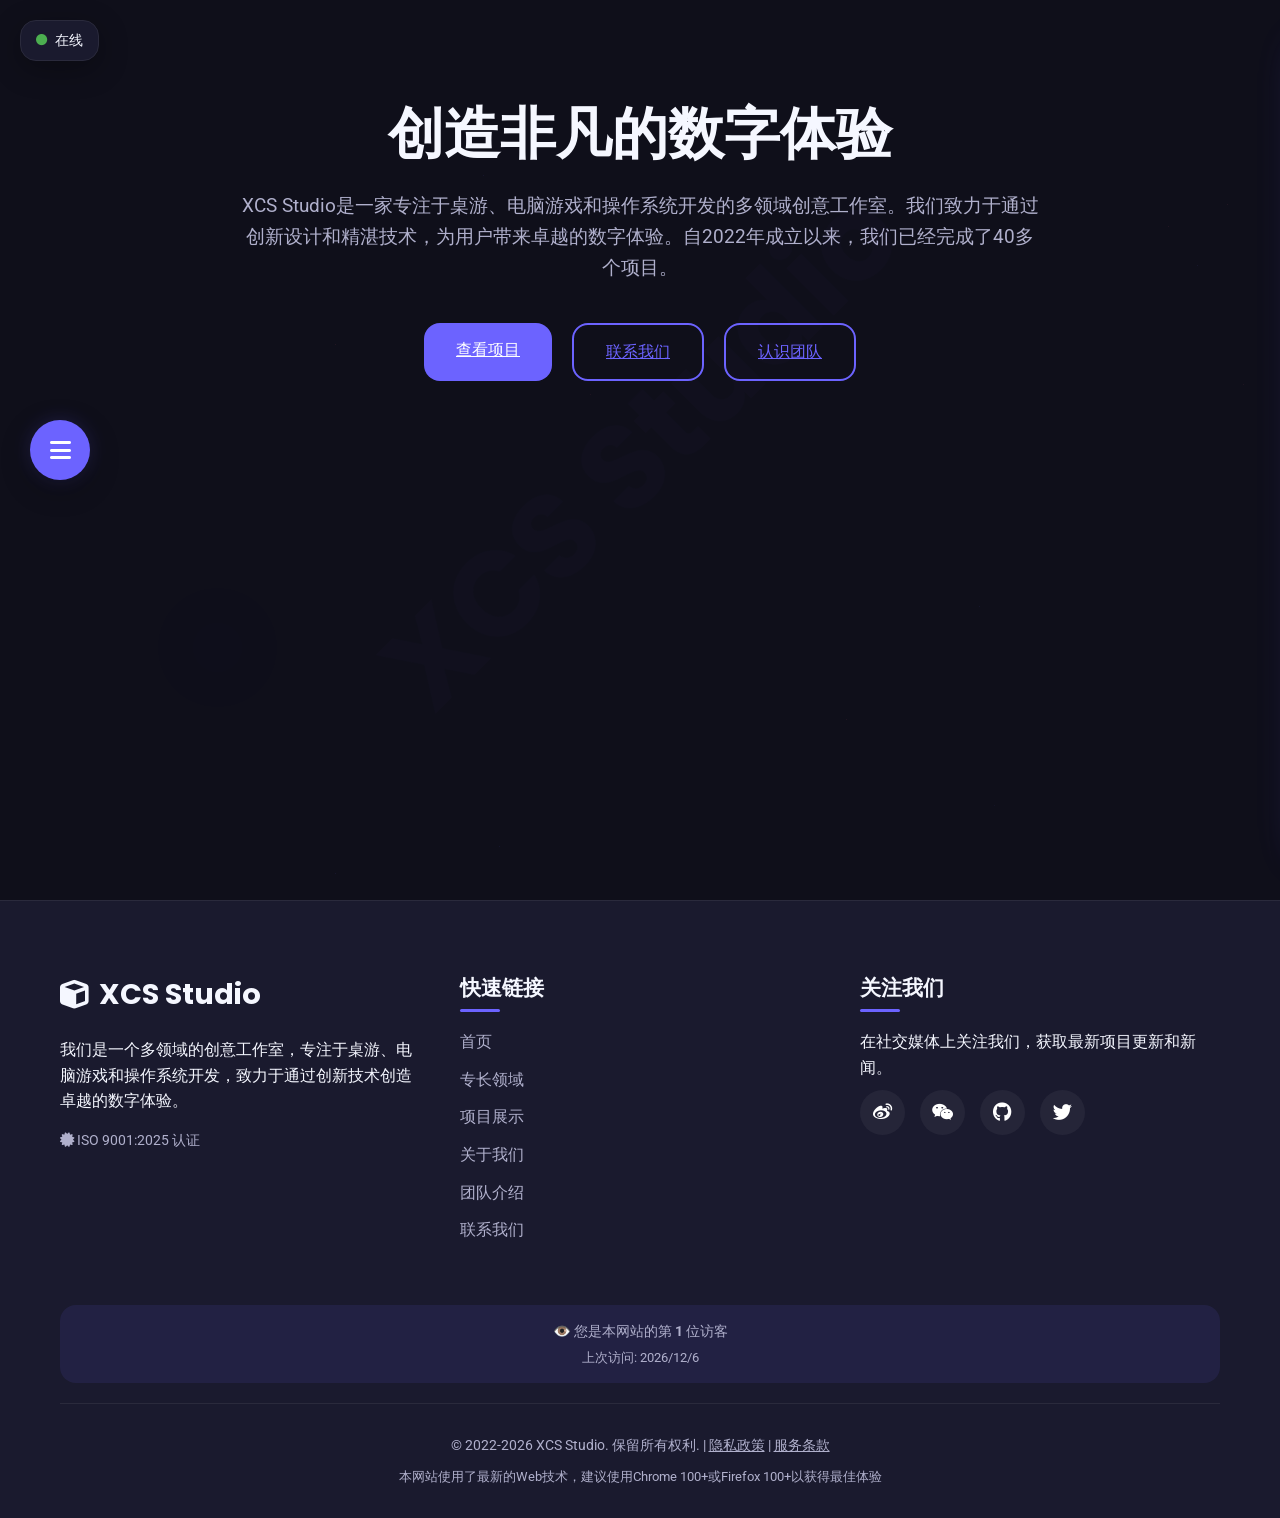
==== index.html @ a6078636 "Update index.html" ====
<!DOCTYPE html>
<html lang="zh-CN">
<head>
    <meta charset="UTF-8">
    <meta name="viewport" content="width=device-width, initial-scale=1.0">
    <title>XCS Studio - 创意数字体验</title>
    <!-- XCSW New 2026 -->
    <!-- 所有元素版权归 XCS Studio © 2026所有 -->
    <!-- 目前版本为Beta3.0 -->
    <link rel="stylesheet" href="https://cdnjs.cloudflare.com/ajax/libs/font-awesome/6.4.0/css/all.min.css">
    <link rel="stylesheet" href="https://fonts.googleapis.com/css2?family=Poppins:wght@300;400;500;600;700&family=Roboto:wght@300;400;500&display=swap">
    <style>
        :root {
            --primary-color: #6c63ff;
            --secondary-color: #4a44c6;
            --accent-color: #ff6584;
            --dark-bg: #0f0f1a;
            --dark-card: #1a1a2e;
            --dark-border: #2a2a3c;
            --text-light: #f5f7ff;
            --text-muted: #b0b0cc;
            --card-bg: rgba(26, 26, 46, 0.95);
            --border-radius: 16px;
            --box-shadow: 0 8px 30px rgba(0, 0, 0, 0.3);
            --glow-effect: 0 0 20px rgba(108, 99, 255, 0.2);
            --transition: all 0.3s cubic-bezier(0.4, 0, 0.2, 1);
            --light-bg: #f5f7ff;
            --light-card: #ffffff;
            --light-border: #e1e5f2;
            --text-dark: #0f0f1a;
            --text-medium: #4a4a6a;
            --glow-bottom: 0 5px 15px rgba(108, 99, 255, 0.15);
        }
        
        /* 浅色主题变量 */
        body.light-theme {
            --dark-bg: var(--light-bg);
            --dark-card: var(--light-card);
            --dark-border: var(--light-border);
            --text-light: var(--text-dark);
            --text-muted: var(--text-medium);
            --card-bg: rgba(255, 255, 255, 0.95);
            --glow-bottom: 0 5px 15px rgba(108, 99, 255, 0.08);
        }
        
        * {
            margin: 0;
            padding: 0;
            box-sizing: border-box;
            -webkit-tap-highlight-color: transparent;
        }
        
        html {
            scroll-behavior: smooth;
            -webkit-font-smoothing: antialiased;
            -moz-osx-font-smoothing: grayscale;
        }
        
        body {
            font-family: 'Roboto', sans-serif;
            color: var(--text-light);
            background-color: var(--dark-bg);
            line-height: 1.6;
            overflow-x: hidden;
            transition: background-color 0.3s ease, color 0.3s ease;
            text-rendering: optimizeLegibility;
        }
        
        h1, h2, h3, h4, h5 {
            font-family: 'Poppins', sans-serif;
            font-weight: 600;
            margin-bottom: 1rem;
            text-wrap: balance;
        }
        
        .container {
            width: 100%;
            max-width: 1200px;
            margin: 0 auto;
            padding: 0 20px;
        }
        
        /* 页面容器 - 优化过渡动画 */
        .page {
            min-height: 100vh;
            padding: 100px 0 80px;
            opacity: 0;
            transform: translateX(30px);
            transition: opacity 0.4s ease, transform 0.4s ease;
            position: absolute;
            top: 0;
            left: 0;
            width: 100%;
            display: none;
            content-visibility: auto;
            contain-intrinsic-size: 1000px;
        }
        
        .page.active {
            opacity: 1;
            transform: translateX(0);
            display: block;
            position: relative;
        }
        
        .page.leaving {
            opacity: 0;
            transform: translateX(-30px);
        }
        
        /* 按钮样式 */
        .btn {
            display: inline-block;
            padding: 14px 32px;
            background-color: var(--primary-color);
            color: white;
            border: none;
            border-radius: var(--border-radius);
            font-family: 'Poppins', sans-serif;
            font-weight: 500;
            font-size: 1rem;
            cursor: pointer;
            transition: var(--transition);
            position: relative;
            overflow: hidden;
            z-index: 1;
            transform: translateZ(0);
            will-change: transform, background-color;
            isolation: isolate;
        }
        
        .hero .btn,
        .hero .btn-outline {
            box-shadow: none !important;
        }
        
        .hero .btn:hover,
        .hero .btn-outline:hover {
            box-shadow: none !important;
            transform: translateY(-3px) scale(1.05) translateZ(0);
        }
        
        .btn:not(.hero .btn):not(.hero .btn-outline) {
            box-shadow: var(--box-shadow), var(--glow-effect);
        }
        
        .btn:not(.hero .btn):not(.hero .btn-outline):hover {
            box-shadow: 0 12px 35px rgba(0, 0, 0, 0.2), 0 0 25px rgba(108, 99, 255, 0.3), var(--glow-bottom);
        }
        
        .btn:before {
            content: '';
            position: absolute;
            top: 0;
            left: -100%;
            width: 100%;
            height: 100%;
            background: linear-gradient(90deg, transparent, rgba(255,255,255,0.2), transparent);
            transition: left 0.7s ease;
            z-index: -1;
        }
        
        .btn:hover:before {
            left: 100%;
        }
        
        .btn:hover {
            transform: translateY(-5px) translateZ(0);
            background-color: var(--secondary-color);
        }
        
        .btn:active {
            transform: translateY(-2px) translateZ(0);
        }
        
        .btn-outline {
            background-color: transparent;
            border: 2px solid var(--primary-color);
            color: var(--primary-color);
        }
        
        .btn-outline:hover {
            background-color: var(--primary-color);
            color: white;
        }
        
        /* 智能侧边栏 */
        .smart-sidebar {
            position: fixed;
            left: 30px;
            top: 50%;
            transform: translateY(-50%);
            z-index: 1000;
            transition: var(--transition);
            will-change: transform;
        }
        
        .sidebar-toggle {
            width: 60px;
            height: 60px;
            background-color: var(--primary-color);
            border-radius: 50%;
            display: flex;
            align-items: center;
            justify-content: center;
            color: white;
            font-size: 1.5rem;
            cursor: pointer;
            box-shadow: var(--box-shadow), var(--glow-effect);
            transition: transform 0.3s ease, box-shadow 0.3s ease;
            z-index: 1002;
            position: relative;
            transform: translateZ(0);
        }
        
        .sidebar-toggle:hover {
            transform: scale(1.1) rotate(90deg) translateZ(0);
            box-shadow: 0 10px 30px rgba(0, 0, 0, 0.4), 0 0 30px rgba(108, 99, 255, 0.5);
        }
        
        .sidebar-panel {
            position: absolute;
            top: 50%;
            left: 80px;
            transform: translateY(-50%);
            background-color: var(--dark-card);
            backdrop-filter: blur(10px);
            border-radius: var(--border-radius);
            padding: 25px;
            box-shadow: var(--box-shadow);
            border: 1px solid var(--dark-border);
            width: 0;
            opacity: 0;
            visibility: hidden;
            overflow: hidden;
            transition: all 0.4s cubic-bezier(0.4, 0, 0.2, 1);
            z-index: 1001;
            will-change: transform, opacity, width;
        }
        
        .sidebar-panel.active {
            width: 300px;
            opacity: 1;
            visibility: visible;
        }
        
        .sidebar-nav {
            display: flex;
            flex-direction: column;
            gap: 15px;
            margin-bottom: 25px;
        }
        
        .sidebar-nav-item {
            display: flex;
            align-items: center;
            gap: 15px;
            padding: 12px 20px;
            border-radius: var(--border-radius);
            color: var(--text-muted);
            text-decoration: none;
            font-family: 'Poppins', sans-serif;
            font-weight: 500;
            transition: var(--transition);
            cursor: pointer;
            border: 1px solid transparent;
            will-change: transform;
        }
        
        .sidebar-nav-item:hover,
        .sidebar-nav-item.active {
            background-color: rgba(108, 99, 255, 0.1);
            color: var(--primary-color);
            border-color: var(--primary-color);
            transform: translateX(5px);
        }
        
        .sidebar-nav-item i {
            font-size: 1.2rem;
            width: 24px;
            text-align: center;
        }
        
        /* 主题切换 */
        .theme-toggle {
            display: flex;
            align-items: center;
            justify-content: space-between;
            padding: 15px;
            background-color: rgba(255, 255, 255, 0.05);
            border-radius: var(--border-radius);
            transition: var(--transition);
            border: 1px solid var(--dark-border);
            will-change: transform;
        }
        
        .theme-toggle:hover {
            background-color: rgba(255, 255, 255, 0.1);
            transform: translateY(-2px);
        }
        
        .theme-toggle-label {
            display: flex;
            align-items: center;
            gap: 10px;
            font-family: 'Poppins', sans-serif;
            font-weight: 500;
        }
        
        /* 英雄区域 */
        .hero {
            position: relative;
            overflow: hidden;
        }
        
        .hero-content {
            max-width: 800px;
            position: relative;
            z-index: 2;
            margin: 0 auto;
            text-align: center;
        }
        
        .hero h1 {
            font-size: clamp(2rem, 5vw, 3.5rem);
            line-height: 1.2;
            margin-bottom: 1.5rem;
            color: var(--text-light);
            animation: fadeInUp 0.8s cubic-bezier(0.4, 0, 0.2, 1) forwards;
            opacity: 0;
        }
        
        .hero p {
            font-size: clamp(1rem, 2vw, 1.2rem);
            margin-bottom: 2.5rem;
            color: var(--text-muted);
            animation: fadeInUp 0.8s 0.2s cubic-bezier(0.4, 0, 0.2, 1) forwards;
            opacity: 0;
        }
        
        .hero-btns {
            display: flex;
            gap: 20px;
            justify-content: center;
            animation: fadeInUp 0.8s 0.4s cubic-bezier(0.4, 0, 0.2, 1) forwards;
            opacity: 0;
        }
        
        /* 动画关键帧 */
        @keyframes fadeInUp {
            from {
                opacity: 0;
                transform: translateY(30px);
            }
            to {
                opacity: 1;
                transform: translateY(0);
            }
        }
        
        @keyframes fadeInLeft {
            from {
                opacity: 0;
                transform: translateX(-30px);
            }
            to {
                opacity: 1;
                transform: translateX(0);
            }
        }
        
        @keyframes fadeInRight {
            from {
                opacity: 0;
                transform: translateX(30px);
            }
            to {
                opacity: 1;
                transform: translateX(0);
            }
        }
        
        @keyframes float {
            0%, 100% { 
                transform: translateY(0) translateZ(0); 
            }
            50% { 
                transform: translateY(-15px) translateZ(0); 
            }
        }
        
        /* 部分标题 */
        .section-title {
            text-align: center;
            margin-bottom: 60px;
        }
        
        .section-title h2 {
            font-size: clamp(1.8rem, 4vw, 2.5rem);
            color: var(--text-light);
            position: relative;
            display: inline-block;
        }
        
        .section-title h2:after {
            content: '';
            position: absolute;
            bottom: -10px;
            left: 50%;
            transform: translateX(-50%);
            width: 80px;
            height: 4px;
            background-color: var(--primary-color);
            border-radius: 2px;
            animation: widthGrow 1s ease-out 0.5s forwards;
            width: 0;
        }
        
        @keyframes widthGrow {
            to {
                width: 80px;
            }
        }
        
        /* 特色区域 */
        .features-grid {
            display: grid;
            grid-template-columns: repeat(auto-fit, minmax(min(300px, 100%), 1fr));
            gap: 30px;
        }
        
        .feature-card {
            background-color: var(--card-bg);
            border-radius: var(--border-radius);
            padding: 40px 30px;
            box-shadow: var(--box-shadow);
            transition: var(--transition);
            text-align: center;
            border: 1px solid var(--dark-border);
            position: relative;
            overflow: hidden;
            transform: translateZ(0);
            will-change: transform, box-shadow;
            height: 100%;
            display: flex;
            flex-direction: column;
            justify-content: center;
            min-height: 320px;
            animation: fadeInUp 0.6s cubic-bezier(0.4, 0, 0.2, 1) forwards;
            opacity: 0;
        }
        
        .feature-card:nth-child(1) { animation-delay: 0.1s; }
        .feature-card:nth-child(2) { animation-delay: 0.2s; }
        .feature-card:nth-child(3) { animation-delay: 0.3s; }
        
        .feature-card:before {
            content: '';
            position: absolute;
            top: 0;
            left: 0;
            width: 100%;
            height: 5px;
            background: linear-gradient(90deg, var(--primary-color), var(--accent-color));
            transform: scaleX(0);
            transform-origin: left;
            transition: transform 0.6s ease;
        }
        
        .feature-card:hover:before {
            transform: scaleX(1);
        }
        
        .feature-card:hover {
            transform: translateY(-15px) translateZ(0);
            box-shadow: 0 15px 40px rgba(0, 0, 0, 0.4), var(--glow-effect);
        }
        
        .feature-icon {
            font-size: 3.5rem;
            color: var(--primary-color);
            margin-bottom: 25px;
            display: inline-block;
            transition: var(--transition);
            animation: float 4s ease-in-out infinite;
        }
        
        /* 项目展示 */
        .projects-filter {
            display: flex;
            justify-content: center;
            gap: 15px;
            margin-bottom: 50px;
            flex-wrap: wrap;
        }
        
        .filter-btn {
            padding: 12px 28px;
            background-color: var(--dark-card);
            border: 2px solid var(--dark-border);
            border-radius: var(--border-radius);
            font-family: 'Poppins', sans-serif;
            font-weight: 500;
            cursor: pointer;
            transition: var(--transition);
            color: var(--text-muted);
            will-change: transform;
            animation: fadeInUp 0.5s ease forwards;
            opacity: 0;
        }
        
        .filter-btn:nth-child(1) { animation-delay: 0.1s; }
        .filter-btn:nth-child(2) { animation-delay: 0.2s; }
        .filter-btn:nth-child(3) { animation-delay: 0.3s; }
        .filter-btn:nth-child(4) { animation-delay: 0.4s; }
        
        .filter-btn.active, .filter-btn:hover {
            background-color: var(--primary-color);
            color: white;
            border-color: var(--primary-color);
            box-shadow: var(--glow-effect);
            transform: translateY(-2px);
        }
        
        .projects-grid {
            display: grid;
            grid-template-columns: repeat(auto-fill, minmax(min(320px, 100%), 1fr));
            gap: 30px;
        }
        
        .project-card {
            background-color: var(--card-bg);
            border-radius: var(--border-radius);
            overflow: hidden;
            box-shadow: var(--box-shadow);
            transition: var(--transition);
            border: 1px solid var(--dark-border);
            animation: fadeInUp 0.6s cubic-bezier(0.4, 0, 0.2, 1) forwards;
            opacity: 0;
            transform: translateY(30px);
            will-change: transform, opacity;
        }
        
        .project-card.visible {
            opacity: 1;
            transform: translateY(0);
        }
        
        .project-card:hover {
            transform: translateY(-10px) translateZ(0);
            box-shadow: 0 15px 40px rgba(0, 0, 0, 0.4), var(--glow-effect);
        }
        
        .project-img {
            height: 220px;
            background: linear-gradient(135deg, var(--dark-card) 0%, var(--dark-border) 100%);
            display: flex;
            align-items: center;
            justify-content: center;
            font-size: 4rem;
            color: var(--primary-color);
            position: relative;
            overflow: hidden;
        }
        
        .project-img:before {
            content: '';
            position: absolute;
            top: -50%;
            left: -50%;
            width: 200%;
            height: 200%;
            background: linear-gradient(45deg, transparent, rgba(108, 99, 255, 0.1), transparent);
            transform: rotate(45deg);
            transition: transform 0.6s ease;
        }
        
        .project-card:hover .project-img:before {
            transform: rotate(45deg) translate(10%, 10%);
        }
        
        .project-content {
            padding: 25px;
        }
        
        .project-content h3 {
            font-size: 1.4rem;
            margin-bottom: 10px;
        }
        
        .project-tags {
            display: flex;
            flex-wrap: wrap;
            gap: 10px;
            margin-top: 15px;
        }
        
        .project-tag {
            padding: 5px 12px;
            background-color: rgba(108, 99, 255, 0.1);
            color: var(--primary-color);
            border-radius: 20px;
            font-size: 0.85rem;
            font-weight: 500;
            transition: var(--transition);
        }
        
        /* 关于我们 */
        .about-content {
            display: grid;
            grid-template-columns: repeat(auto-fit, minmax(min(400px, 100%), 1fr));
            gap: 60px;
            align-items: center;
        }
        
        .about-text h2 {
            font-size: clamp(1.8rem, 4vw, 2.5rem);
            color: var(--text-light);
            margin-bottom: 25px;
            animation: fadeInLeft 0.8s ease forwards;
            opacity: 0;
        }
        
        .about-stats {
            display: grid;
            grid-template-columns: repeat(auto-fit, minmax(min(150px, 100%), 1fr));
            gap: 20px;
            margin-top: 40px;
        }
        
        .stat-item {
            text-align: center;
            padding: 20px;
            background-color: var(--dark-card);
            border-radius: var(--border-radius);
            transition: var(--transition);
            will-change: transform;
            animation: fadeInUp 0.6s ease forwards;
            opacity: 0;
        }
        
        .stat-item:nth-child(1) { animation-delay: 0.1s; }
        .stat-item:nth-child(2) { animation-delay: 0.2s; }
        .stat-item:nth-child(3) { animation-delay: 0.3s; }
        
        .stat-item:hover {
            transform: translateY(-5px);
            box-shadow: var(--box-shadow);
        }
        
        .stat-number {
            font-size: clamp(2rem, 4vw, 2.5rem);
            font-weight: 700;
            color: var(--primary-color);
            margin-bottom: 5px;
            font-family: 'Poppins', sans-serif;
        }
        
        /* 联系区域 */
        .contact-container {
            display: grid;
            grid-template-columns: repeat(auto-fit, minmax(min(400px, 100%), 1fr));
            gap: 60px;
            align-items: start;
        }
        
        .contact-info {
            display: flex;
            flex-direction: column;
            gap: 30px;
        }
        
        .contact-item {
            display: flex;
            align-items: flex-start;
            gap: 20px;
            padding: 20px;
            background-color: var(--dark-card);
            border-radius: var(--border-radius);
            transition: var(--transition);
            border: 1px solid var(--dark-border);
            will-change: transform;
            animation: fadeInLeft 0.6s ease forwards;
            opacity: 0;
        }
        
        .contact-item:nth-child(1) { animation-delay: 0.1s; }
        .contact-item:nth-child(2) { animation-delay: 0.2s; }
        .contact-item:nth-child(3) { animation-delay: 0.3s; }
        
        .contact-item:hover {
            transform: translateY(-5px);
            box-shadow: var(--box-shadow);
        }
        
        .contact-icon {
            width: 60px;
            height: 60px;
            background-color: var(--primary-color);
            border-radius: 50%;
            display: flex;
            align-items: center;
            justify-content: center;
            color: white;
            font-size: 1.5rem;
            flex-shrink: 0;
            box-shadow: var(--glow-effect);
            transition: var(--transition);
        }
        
        .contact-form {
            background-color: var(--card-bg);
            border-radius: var(--border-radius);
            padding: 40px;
            box-shadow: var(--box-shadow);
            border: 1px solid var(--dark-border);
            animation: fadeInRight 0.8s ease forwards;
            opacity: 0;
        }
        
        .form-group {
            margin-bottom: 25px;
            animation: fadeInUp 0.5s ease forwards;
            opacity: 0;
        }
        
        .form-control {
            width: 100%;
            padding: 16px 20px;
            background-color: var(--dark-card);
            border: 2px solid var(--dark-border);
            border-radius: var(--border-radius);
            font-family: 'Roboto', sans-serif;
            font-size: 1rem;
            transition: var(--transition);
            color: var(--text-light);
        }
        
        .form-control:focus {
            outline: none;
            border-color: var(--primary-color);
            box-shadow: 0 0 0 3px rgba(108, 99, 255, 0.1);
            transform: translateY(-2px);
        }
        
        textarea.form-control {
            min-height: 150px;
            resize: vertical;
        }
        
        /* 页脚 */
        footer {
            background-color: var(--dark-card);
            color: var(--text-light);
            padding: 70px 0 30px;
            border-top: 1px solid var(--dark-border);
        }
        
        .footer-content {
            display: grid;
            grid-template-columns: repeat(auto-fit, minmax(250px, 1fr));
            gap: 40px;
            margin-bottom: 50px;
        }
        
        .footer-logo {
            font-family: 'Poppins', sans-serif;
            font-size: 1.8rem;
            font-weight: 700;
            margin-bottom: 20px;
            display: flex;
            align-items: center;
            gap: 10px;
            animation: fadeInLeft 0.6s ease forwards;
            opacity: 0;
        }
        
        .footer-links h3, .footer-social h3 {
            font-size: 1.3rem;
            margin-bottom: 25px;
            position: relative;
            animation: fadeInUp 0.6s ease forwards;
            opacity: 0;
        }
        
        .footer-links h3:after, .footer-social h3:after {
            content: '';
            position: absolute;
            bottom: -8px;
            left: 0;
            width: 40px;
            height: 3px;
            background-color: var(--primary-color);
            border-radius: 2px;
        }
        
        .footer-links ul {
            list-style: none;
        }
        
        .footer-links li {
            margin-bottom: 12px;
            animation: fadeInUp 0.5s ease forwards;
            opacity: 0;
        }
        
        .footer-links a {
            color: var(--text-muted);
            text-decoration: none;
            transition: var(--transition);
        }
        
        .footer-links a:hover {
            color: var(--primary-color);
            padding-left: 5px;
        }
        
        .social-icons {
            display: flex;
            gap: 15px;
            margin-top: 10px;
        }
        
        .social-icon {
            width: 45px;
            height: 45px;
            background-color: rgba(255, 255, 255, 0.05);
            border-radius: 50%;
            display: flex;
            align-items: center;
            justify-content: center;
            color: white;
            font-size: 1.2rem;
            text-decoration: none;
            transition: var(--transition);
            will-change: transform;
            animation: fadeInUp 0.5s ease forwards;
            opacity: 0;
        }
        
        .social-icon:nth-child(1) { animation-delay: 0.1s; }
        .social-icon:nth-child(2) { animation-delay: 0.2s; }
        .social-icon:nth-child(3) { animation-delay: 0.3s; }
        .social-icon:nth-child(4) { animation-delay: 0.4s; }
        
        .social-icon:hover {
            background-color: var(--primary-color);
            transform: translateY(-5px);
            box-shadow: var(--glow-effect);
        }
        
        .copyright {
            text-align: center;
            padding-top: 30px;
            border-top: 1px solid var(--dark-border);
            color: var(--text-muted);
            font-size: 0.9rem;
            animation: fadeInUp 0.6s ease forwards;
            opacity: 0;
        }
        
        /* 背景动画 - 简化版本 */
        .bg-animation {
            position: fixed;
            top: 0;
            left: 0;
            width: 100%;
            height: 100%;
            z-index: -1;
            opacity: 0.2;
            pointer-events: none;
        }
        
        .floating-shape {
            position: absolute;
            border-radius: 50%;
            background: radial-gradient(circle, var(--primary-color), transparent);
            filter: blur(40px);
            opacity: 0.15;
            animation: float 20s infinite linear;
            will-change: transform;
        }
        
        /* 粒子效果 - 性能优化版本 */
        .particles {
            position: fixed;
            top: 0;
            left: 0;
            width: 100%;
            height: 100%;
            z-index: -1;
            pointer-events: none;
        }
        
        .particle {
            position: absolute;
            background-color: var(--primary-color);
            border-radius: 50%;
            opacity: 0.08;
            transform: translateZ(0);
            will-change: transform;
        }
        
        /* 页面加载进度条 */
        #pageProgress {
            position: fixed;
            top: 0;
            left: 0;
            height: 2px;
            background: linear-gradient(90deg, var(--primary-color), var(--accent-color));
            width: 0%;
            z-index: 9999;
            transition: width 0.3s ease;
        }
        
        /* 访问计数器 */
        .visit-counter {
            text-align: center;
            margin-bottom: 20px;
            padding: 15px;
            background: rgba(108, 99, 255, 0.1);
            border-radius: var(--border-radius);
            font-size: 0.9rem;
            color: var(--text-muted);
        }
        
        /* 性能优化类 */
        .content-visible {
            content-visibility: auto;
            contain-intrinsic-size: 1000px;
        }
        
        /* 滚动到顶部按钮 */
        .scroll-to-top {
            position: fixed;
            bottom: 30px;
            right: 30px;
            width: 50px;
            height: 50px;
            background-color: var(--primary-color);
            color: white;
            border-radius: 50%;
            display: flex;
            align-items: center;
            justify-content: center;
            cursor: pointer;
            box-shadow: var(--box-shadow), var(--glow-effect);
            opacity: 0;
            transform: translateY(20px);
            transition: all 0.3s ease;
            z-index: 999;
            border: none;
            font-size: 1.2rem;
        }
        
        .scroll-to-top.visible {
            opacity: 1;
            transform: translateY(0);
        }
        
        .scroll-to-top:hover {
            transform: translateY(-5px) scale(1.1);
            box-shadow: 0 10px 30px rgba(0, 0, 0, 0.4), 0 0 30px rgba(108, 99, 255, 0.5);
        }
        
        /* 页面水印 */
        #watermark {
            position: fixed;
            top: 0;
            left: 0;
            width: 100%;
            height: 100%;
            pointer-events: none;
            z-index: 9998;
            opacity: 0.015;
            font-size: 120px;
            font-weight: bold;
            color: var(--primary-color);
            display: flex;
            align-items: center;
            justify-content: center;
            transform: rotate(-45deg);
            user-select: none;
            white-space: nowrap;
            font-family: 'Poppins', sans-serif;
        }
        
        /* 开发者模式面板 */
        #developerPanel {
            position: fixed;
            top: 50%;
            right: -400px;
            transform: translateY(-50%);
            width: 380px;
            background: var(--dark-card);
            border-radius: var(--border-radius);
            box-shadow: var(--box-shadow), 0 0 40px rgba(108, 99, 255, 0.3);
            border: 1px solid var(--dark-border);
            z-index: 9999;
            transition: right 0.5s cubic-bezier(0.4, 0, 0.2, 1);
            overflow: hidden;
            max-height: 90vh;
            display: flex;
            flex-direction: column;
        }
        
        #developerPanel.active {
            right: 20px;
        }
        
        .developer-header {
            padding: 20px;
            background: linear-gradient(135deg, var(--primary-color), var(--secondary-color));
            color: white;
            display: flex;
            justify-content: space-between;
            align-items: center;
        }
        
        .developer-header h3 {
            margin: 0;
            font-size: 1.2rem;
        }
        
        .developer-close {
            background: rgba(255,255,255,0.2);
            border: none;
            color: white;
            width: 30px;
            height: 30px;
            border-radius: 50%;
            cursor: pointer;
            display: flex;
            align-items: center;
            justify-content: center;
            transition: var(--transition);
        }
        
        .developer-close:hover {
            background: rgba(255,255,255,0.3);
            transform: rotate(90deg);
        }
        
        .developer-content {
            padding: 20px;
            flex: 1;
            overflow-y: auto;
        }
        
        .developer-section {
            margin-bottom: 25px;
        }
        
        .developer-section h4 {
            color: var(--primary-color);
            margin-bottom: 15px;
            font-size: 1rem;
            display: flex;
            align-items: center;
            gap: 10px;
        }
        
        .developer-control {
            margin-bottom: 15px;
        }
        
        .developer-control label {
            display: block;
            margin-bottom: 5px;
            color: var(--text-muted);
            font-size: 0.9rem;
        }
        
        .developer-input {
            width: 100%;
            padding: 10px 15px;
            background: var(--dark-bg);
            border: 1px solid var(--dark-border);
            border-radius: var(--border-radius);
            color: var(--text-light);
            font-family: 'Roboto', sans-serif;
        }
        
        .developer-buttons {
            display: flex;
            gap: 10px;
            flex-wrap: wrap;
        }
        
        .developer-btn {
            padding: 8px 15px;
            background: var(--primary-color);
            color: white;
            border: none;
            border-radius: var(--border-radius);
            cursor: pointer;
            font-family: 'Poppins', sans-serif;
            font-size: 0.9rem;
            transition: var(--transition);
            flex: 1;
            min-width: 120px;
        }
        
        .developer-btn:hover {
            background: var(--secondary-color);
            transform: translateY(-2px);
        }
        
        .developer-status {
            margin-top: 20px;
            padding: 15px;
            background: rgba(108, 99, 255, 0.1);
            border-radius: var(--border-radius);
            font-size: 0.85rem;
            color: var(--text-muted);
        }
        
        /* 自定义右键菜单 */
        .context-menu {
            position: fixed;
            background-color: var(--dark-card);
            backdrop-filter: blur(10px);
            border-radius: var(--border-radius);
            box-shadow: var(--box-shadow), 0 0 30px rgba(108, 99, 255, 0.3);
            border: 1px solid var(--dark-border);
            padding: 10px 0;
            min-width: 200px;
            z-index: 2000;
            opacity: 0;
            transform: scale(0.9);
            transform-origin: top left;
            transition: opacity 0.2s ease, transform 0.2s ease;
            pointer-events: none;
            will-change: transform, opacity;
        }
        
        .context-menu.active {
            opacity: 1;
            transform: scale(1);
            pointer-events: all;
        }
        
        .context-menu-item {
            padding: 12px 20px;
            color: var(--text-muted);
            cursor: pointer;
            transition: var(--transition);
            display: flex;
            align-items: center;
            gap: 12px;
            font-family: 'Poppins', sans-serif;
            font-size: 0.95rem;
            border-left: 3px solid transparent;
            user-select: none;
        }
        
        .context-menu-item:hover {
            background-color: rgba(108, 99, 255, 0.1);
            color: var(--primary-color);
            border-left-color: var(--primary-color);
            padding-left: 25px;
        }
        
        .context-menu-divider {
            height: 1px;
            background-color: var(--dark-border);
            margin: 8px 0;
        }
        
        .context-menu-item i {
            width: 20px;
            text-align: center;
        }
        
        /* 新增：团队展示 */
        .team-grid {
            display: grid;
            grid-template-columns: repeat(auto-fit, minmax(min(280px, 100%), 1fr));
            gap: 30px;
            margin-top: 40px;
        }
        
        .team-member {
            background: var(--card-bg);
            border-radius: var(--border-radius);
            padding: 30px;
            text-align: center;
            border: 1px solid var(--dark-border);
            transition: var(--transition);
            animation: fadeInUp 0.6s ease forwards;
            opacity: 0;
        }
        
        .team-member:nth-child(1) { animation-delay: 0.1s; }
        .team-member:nth-child(2) { animation-delay: 0.2s; }
        .team-member:nth-child(3) { animation-delay: 0.3s; }
        
        .team-member:hover {
            transform: translateY(-10px);
            box-shadow: var(--box-shadow), var(--glow-effect);
        }
        
        .member-avatar {
            width: 100px;
            height: 100px;
            border-radius: 50%;
            background: linear-gradient(135deg, var(--primary-color), var(--accent-color));
            margin: 0 auto 20px;
            display: flex;
            align-items: center;
            justify-content: center;
            color: white;
            font-size: 2.5rem;
            font-weight: bold;
        }
        
        .member-role {
            color: var(--primary-color);
            font-size: 0.9rem;
            font-weight: 500;
            margin-bottom: 10px;
        }
        
        /* 新增：时间线 */
        .timeline {
            position: relative;
            max-width: 800px;
            margin: 40px auto 0;
        }
        
        .timeline:before {
            content: '';
            position: absolute;
            left: 50%;
            top: 0;
            bottom: 0;
            width: 2px;
            background: var(--primary-color);
            transform: translateX(-50%);
        }
        
        .timeline-item {
            position: relative;
            margin-bottom: 40px;
            width: 50%;
            animation: fadeInUp 0.6s ease forwards;
            opacity: 0;
        }
        
        .timeline-item:nth-child(odd) {
            left: 0;
            padding-right: 40px;
            text-align: right;
        }
        
        .timeline-item:nth-child(even) {
            left: 50%;
            padding-left: 40px;
            text-align: left;
        }
        
        .timeline-item:nth-child(1) { animation-delay: 0.1s; }
        .timeline-item:nth-child(2) { animation-delay: 0.2s; }
        .timeline-item:nth-child(3) { animation-delay: 0.3s; }
        
        .timeline-dot {
            position: absolute;
            top: 0;
            width: 20px;
            height: 20px;
            background: var(--primary-color);
            border-radius: 50%;
            box-shadow: 0 0 0 5px var(--dark-bg), 0 0 0 10px var(--primary-color);
        }
        
        .timeline-item:nth-child(odd) .timeline-dot {
            right: -10px;
        }
        
        .timeline-item:nth-child(even) .timeline-dot {
            left: -10px;
        }
        
        .timeline-content {
            background: var(--card-bg);
            padding: 20px;
            border-radius: var(--border-radius);
            border: 1px solid var(--dark-border);
        }
        
        .timeline-year {
            color: var(--primary-color);
            font-weight: 600;
            margin-bottom: 10px;
        }
        
        /* 实时在线状态指示器 */
        .online-status {
            position: fixed;
            top: 20px;
            left: 20px;
            background: var(--dark-card);
            color: var(--text-light);
            padding: 8px 15px;
            border-radius: var(--border-radius);
            font-size: 0.9rem;
            display: flex;
            align-items: center;
            gap: 8px;
            z-index: 1000;
            box-shadow: var(--box-shadow);
            border: 1px solid var(--dark-border);
            transition: all 0.3s ease;
        }
        
        .online-status.offline {
            background: var(--accent-color);
            color: white;
        }
        
        .online-status i {
            font-size: 0.7rem;
            color: #4caf50;
        }
        
        .online-status.offline i {
            color: #ff5252;
        }
        
        /* 页面内容搜索功能 */
        .search-box {
            position: relative;
            margin-bottom: 20px;
        }
        
        .search-box input {
            width: 100%;
            padding: 12px 40px 12px 15px;
            background: var(--dark-bg);
            border: 1px solid var(--dark-border);
            border-radius: var(--border-radius);
            color: var(--text-light);
            font-family: 'Roboto', sans-serif;
            transition: all 0.3s ease;
        }
        
        .search-box input:focus {
            border-color: var(--primary-color);
            box-shadow: 0 0 0 2px rgba(108, 99, 255, 0.1);
        }
        
        .search-box i {
            position: absolute;
            right: 15px;
            top: 50%;
            transform: translateY(-50%);
            color: var(--text-muted);
        }
        
        /* 节日特效 */
        .snowflake {
            position: absolute;
            top: -10px;
            color: white;
            font-size: 1rem;
            opacity: 0.8;
            animation: fall linear infinite;
            pointer-events: none;
            z-index: 1000;
        }
        
        @keyframes fall {
            to {
                transform: translateY(100vh) rotate(360deg);
            }
        }
        
        /* 响应式设计 */
        @media (max-width: 992px) {
            .hero h1 {
                font-size: 2.8rem;
            }
            
            .about-content, .contact-container {
                grid-template-columns: 1fr;
            }
            
            .timeline:before {
                left: 30px;
            }
            
            .timeline-item {
                width: 100%;
                left: 0 !important;
                padding-left: 60px !important;
                padding-right: 0 !important;
                text-align: left !important;
            }
            
            .timeline-item:nth-child(odd) .timeline-dot,
            .timeline-item:nth-child(even) .timeline-dot {
                left: 20px;
            }
        }
        
        @media (max-width: 768px) {
            .smart-sidebar {
                left: 15px;
            }
            
            .sidebar-panel.active {
                width: 280px;
                left: 70px;
            }
            
            .hero {
                padding: 140px 0 80px;
            }
            
            .hero h1 {
                font-size: 2.4rem;
            }
            
            .hero-btns {
                flex-direction: column;
            }
            
            .section-title h2 {
                font-size: 2rem;
            }
            
            .scroll-to-top {
                bottom: 20px;
                right: 20px;
                width: 45px;
                height: 45px;
            }
            
            #developerPanel {
                width: 90%;
                right: -100%;
            }
            
            #developerPanel.active {
                right: 5%;
            }
        }
        
        @media (max-width: 576px) {
            .hero h1 {
                font-size: 2rem;
            }
            
            .feature-card, .project-card {
                padding: 30px 20px;
            }
            
            .contact-form {
                padding: 30px 25px;
            }
            
            .about-stats {
                grid-template-columns: 1fr;
            }
            
            .sidebar-panel.active {
                width: 250px;
            }
            
            .smart-sidebar {
                left: 10px;
            }
        }
        
        /* 触摸设备优化 */
        @media (hover: none) and (pointer: coarse) {
            .btn:hover,
            .feature-card:hover,
            .project-card:hover,
            .social-icon:hover,
            .contact-item:hover,
            .stat-item:hover {
                transform: none !important;
            }
            
            .sidebar-toggle:hover {
                transform: none !important;
            }
        }
        
        /* 优化字体加载 */
        @font-face {
            font-display: swap;
        }
        
        /* 打印样式 */
        @media print {
            .smart-sidebar,
            .sidebar-toggle,
            .scroll-to-top,
            .context-menu,
            .bg-animation,
            .particles,
            footer,
            .hero-btns,
            .contact-form,
            #pageProgress,
            #watermark,
            .floating-shape,
            #developerPanel,
            .online-status {
                display: none !important;
            }
            
            body {
                background: white !important;
                color: black !important;
                font-size: 12pt !important;
            }
            
            .page {
                position: static !important;
                display: block !important;
                opacity: 1 !important;
                transform: none !important;
                min-height: auto !important;
                padding: 20px 0 !important;
            }
            
            .container {
                max-width: 100% !important;
                padding: 0 20px !important;
            }
            
            .feature-card,
            .project-card,
            .stat-item,
            .contact-item {
                box-shadow: none !important;
                border: 1px solid #ddd !important;
                page-break-inside: avoid !important;
            }
            
            .hero h1 {
                font-size: 24pt !important;
                color: black !important;
            }
            
            .hero p {
                font-size: 12pt !important;
                color: #666 !important;
            }
        }
    </style>
</head>
<body>
    <!-- 页面加载进度条 -->
    <div id="pageProgress"></div>
    
    <!-- 背景动画 -->
    <div class="bg-animation" id="bgAnimation"></div>
    <div class="particles" id="particles"></div>
    
    <!-- 页面水印 -->
    <div id="watermark">XCS Studio</div>
    
    <!-- 节日特效容器 -->
    <div id="holidayEffects"></div>
    <div id="onlineStatus" class="online-status">
        <i class="fas fa-circle"></i>
        <span>在线</span>
    </div>
    
    <!-- 自定义右键菜单 -->
    <div class="context-menu" id="contextMenu">
        <div class="context-menu-item" data-action="home">
            <i class="fas fa-home"></i>
            <span>返回首页</span>
        </div>
        <div class="context-menu-item" data-action="projects">
            <i class="fas fa-project-diagram"></i>
            <span>查看项目</span>
        </div>
        <div class="context-menu-item" data-action="contact">
            <i class="fas fa-envelope"></i>
            <span>联系我们</span>
        </div>
        <div class="context-menu-divider"></div>
        <div class="context-menu-item" data-action="theme">
            <i class="fas fa-moon"></i>
            <span>切换主题</span>
        </div>
        <div class="context-menu-item" data-action="reload">
            <i class="fas fa-redo"></i>
            <span>刷新页面</span>
        </div>
        <div class="context-menu-divider"></div>
        <div class="context-menu-item" data-action="copy">
            <i class="fas fa-copy"></i>
            <span>复制链接</span>
        </div>
    </div>
    
    <!-- 智能侧边栏 -->
    <div class="smart-sidebar" id="smartSidebar">
        <div class="sidebar-toggle" id="sidebarToggle">
            <i class="fas fa-bars"></i>
        </div>
        
        <div class="sidebar-panel" id="sidebarPanel">
            <div class="search-box">
                <input type="text" id="pageSearch" placeholder="搜索页面内容...">
                <i class="fas fa-search"></i>
                <div class="search-results" id="searchResults"></div>
            </div>
            
            <div class="sidebar-nav">
                <a href="#" class="sidebar-nav-item active" data-page="home">
                    <i class="fas fa-home"></i>
                    <span>首页</span>
                </a>
                <a href="#" class="sidebar-nav-item" data-page="features">
                    <i class="fas fa-star"></i>
                    <span>专长领域</span>
                </a>
                <a href="#" class="sidebar-nav-item" data-page="projects">
                    <i class="fas fa-project-diagram"></i>
                    <span>项目展示</span>
                </a>
                <a href="#" class="sidebar-nav-item" data-page="about">
                    <i class="fas fa-users"></i>
                    <span>关于我们</span>
                </a>
                <a href="#" class="sidebar-nav-item" data-page="contact">
                    <i class="fas fa-envelope"></i>
                    <span>联系我们</span>
                </a>
                <a href="#" class="sidebar-nav-item" data-page="team">
                    <i class="fas fa-user-friends"></i>
                    <span>团队介绍</span>
                </a>
            </div>
            
            <div class="theme-toggle" id="themeToggle">
                <div class="theme-toggle-label">
                    <i class="fas fa-moon" id="themeIcon"></i>
                    <span id="themeText">深色模式</span>
                </div>
                <button class="btn btn-small" id="themeToggleBtn">切换</button>
            </div>
        </div>
    </div>

    <!-- 开发者模式面板 -->
    <div id="developerPanel">
        <div class="developer-header">
            <h3><i class="fas fa-code"></i> 开发者模式</h3>
            <button class="developer-close" id="developerClose">
                <i class="fas fa-times"></i>
            </button>
        </div>
        <div class="developer-content">
            <div class="developer-section">
                <h4><i class="fas fa-users"></i> 访问统计</h4>
                <div class="developer-control">
                    <label>当前访问次数: <span id="devVisitCount">0</span></label>
                    <div class="developer-buttons">
                        <button class="developer-btn" id="resetVisitCount">归零访问次数</button>
                        <button class="developer-btn" id="refreshVisitCount">刷新统计</button>
                    </div>
                </div>
            </div>
            
            <div class="developer-section">
                <h4><i class="fas fa-sliders-h"></i> 位置调整</h4>
                <div class="developer-control">
                    <label>侧边栏水平位置 (px)</label>
                    <input type="range" id="sidebarX" min="0" max="100" value="30" class="developer-input">
                </div>
                <div class="developer-control">
                    <label>侧边栏垂直位置 (%)</label>
                    <input type="range" id="sidebarY" min="0" max="100" value="50" class="developer-input">
                </div>
                <div class="developer-buttons">
                    <button class="developer-btn" id="resetPositions">重置所有位置</button>
                </div>
            </div>
            
            <div class="developer-section">
                <h4><i class="fas fa-palette"></i> 主题控制</h4>
                <div class="developer-control">
                    <label>主色调</label>
                    <input type="color" id="primaryColor" value="#6c63ff" class="developer-input">
                </div>
                <div class="developer-control">
                    <label>强调色</label>
                    <input type="color" id="accentColor" value="#ff6584" class="developer-input">
                </div>
                <div class="developer-buttons">
                    <button class="developer-btn" id="applyColors">应用颜色</button>
                    <button class="developer-btn" id="resetColors">重置颜色</button>
                </div>
            </div>
            
            <div class="developer-section">
                <h4><i class="fas fa-cogs"></i> 性能设置</h4>
                <div class="developer-control">
                    <label>动画帧数限制 (FPS)</label>
                    <input type="range" id="animationFPS" min="30" max="120" value="60" class="developer-input">
                </div>
                <div class="developer-control">
                    <label>粒子数量</label>
                    <input type="range" id="particleCount" min="5" max="30" value="15" class="developer-input">
                </div>
                <div class="developer-buttons">
                    <button class="developer-btn" id="applyPerformance">应用设置</button>
                </div>
            </div>
            
            <div class="developer-section">
                <h4><i class="fas fa-info-circle"></i> 页面信息</h4>
                <div class="developer-status">
                    <p>当前页面: <span id="devCurrentPage">home</span></p>
                    <p>主题模式: <span id="devThemeMode">dark</span></p>
                    <p>侧边栏: <span id="devSidebarState">closed</span></p>
                    <p>开发者模式: <span id="devModeState">inactive</span></p>
                </div>
            </div>
        </div>
    </div>

    <!-- 滚动到顶部按钮 -->
    <button class="scroll-to-top" id="scrollToTop">
        <i class="fas fa-arrow-up"></i>
    </button>
    
    <!-- 首页 -->
    <section class="page active content-visible" id="homePage">
        <div class="container hero">
            <div class="hero-content">
                <h1>创造非凡的数字体验</h1>
                <p>XCS Studio是一家专注于桌游、电脑游戏和操作系统开发的多领域创意工作室。我们致力于通过创新设计和精湛技术，为用户带来卓越的数字体验。自2022年成立以来，我们已经完成了40多个项目。</p>
                <div class="hero-btns">
                    <a href="#" class="btn" data-page="projects">查看项目</a>
                    <a href="#" class="btn btn-outline" data-page="contact">联系我们</a>
                    <a href="#" class="btn btn-outline" data-page="team">认识团队</a>
                </div>
            </div>
        </div>
    </section>

    <!-- 专长领域 -->
    <section class="page content-visible" id="featuresPage">
        <div class="container">
            <div class="section-title">
                <h2>我们的专长领域</h2>
                <p>探索我们在多个创意领域的专业知识</p>
            </div>
            
            <div class="features-grid">
                <div class="feature-card will-change-transform" data-rate="0.1">
                    <div class="feature-icon">
                        <i class="fas fa-dice"></i>
                    </div>
                    <h3>桌游设计</h3>
                    <p>创造富有策略性和娱乐性的桌面游戏，结合精美艺术设计和平衡的游戏机制，为玩家带来独特的社交体验。我们专注于原创IP开发和实体产品制造。</p>
                    <div style="margin-top: 15px; font-size: 0.9rem; color: var(--text-muted);">
                        <i class="fas fa-clock"></i> 开发周期: 3-6个月
                    </div>
                </div>
                
                <div class="feature-card will-change-transform" data-rate="0.1">
                    <div class="feature-icon">
                        <i class="fas fa-gamepad"></i>
                    </div>
                    <h3>电脑游戏开发</h3>
                    <p>开发引人入胜的电脑游戏，涵盖多种类型和平台。我们专注于创新的游戏机制、沉浸式叙事和高质量的视觉效果。使用Unity和Unreal Engine等先进技术。</p>
                    <div style="margin-top: 15px; font-size: 0.9rem; color: var(--text-muted);">
                        <i class="fas fa-code-branch"></i> 支持平台: PC, Mac, Linux
                    </div>
                </div>
                
                <div class="feature-card will-change-transform" data-rate="0.1">
                    <div class="feature-icon">
                        <i class="fas fa-desktop"></i>
                    </div>
                    <h3>操作系统设计</h3>
                    <p>设计和开发用户友好的操作系统，注重性能、安全性和优雅的用户界面，为用户提供流畅的计算体验。基于Linux内核，提供定制化解决方案。</p>
                    <div style="margin-top: 15px; font-size: 0.9rem; color: var(--text-muted);">
                        <i class="fas fa-shield-alt"></i> 安全等级: 企业级
                    </div>
                </div>
            </div>
        </div>
    </section>

    <!-- 项目展示 -->
    <section class="page content-visible" id="projectsPage">
        <div class="container">
            <div class="section-title">
                <h2>项目展示</h2>
                <p>探索我们的一些代表性作品</p>
            </div>
            
            <div class="projects-filter" id="projectsFilter">
                <button class="filter-btn active" data-filter="all">全部</button>
                <button class="filter-btn" data-filter="boardgame">桌游</button>
                <button class="filter-btn" data-filter="game">电脑游戏</button>
                <button class="filter-btn" data-filter="os">操作系统</button>
                <button class="filter-btn" data-filter="mobile">移动应用</button>
            </div>
            
            <div class="projects-grid" id="projectsGrid">
                <!-- 项目将通过JavaScript动态加载 -->
            </div>
        </div>
    </section>

    <!-- 关于我们 -->
    <section class="page content-visible" id="aboutPage">
        <div class="container">
            <div class="section-title">
                <h2>关于XCS Studio</h2>
                <p>我们的故事与历程</p>
            </div>
            
            <div class="about-content">
                <div class="about-text">
                    <h2>我们是一个充满激情的创意团队</h2>
                    <p>XCS Studio成立于2022年，由一群对游戏和软件设计充满热情的专业人士组成。我们相信优秀的设计和技术可以创造出令人难忘的体验。</p>
                    <p>我们的团队汇集了游戏设计师、软件开发人员、用户体验专家和视觉艺术家，共同致力于在各个创意领域推动创新。</p>
                    <p>从概念到发布，我们专注于每一个细节，确保我们的作品不仅功能完善，而且具有美学吸引力，为用户带来愉悦的体验。</p>
                    
                    <div class="about-stats">
                        <div class="stat-item will-change-transform" data-rate="0.05">
                            <div class="stat-number">40+</div>
                            <div class="stat-label">完成项目</div>
                        </div>
                        <div class="stat-item will-change-transform" data-rate="0.05">
                            <div class="stat-number">6</div>
                            <div class="stat-label">专业成员</div>
                        </div>
                        <div class="stat-item will-change-transform" data-rate="0.05">
                            <div class="stat-number">4</div>
                            <div class="stat-label">行业奖项</div>
                        </div>
                        <div class="stat-item will-change-transform" data-rate="0.05">
                            <div class="stat-number">50+</div>
                            <div class="stat-label">满意客户</div>
                        </div>
                    </div>
                </div>
                
                <div class="about-image">
                    <!-- 时间线 -->
                    <div class="timeline">
                        <div class="timeline-item">
                            <div class="timeline-dot"></div>
                            <div class="timeline-content">
                                <div class="timeline-year">2022.6.1</div>
                                <p>XF Studio成立，为XCS Studio的前身，专注于桌游设计</p>
                            </div>
                        </div>
                        <div class="timeline-item">
                            <div class="timeline-dot"></div>
                            <div class="timeline-content">
                                <div class="timeline-year">2023.2</div>
                                <p>扩展至电脑游戏开发领域，发布首款游戏</p>
                            </div>
                        </div>
                        <div class="timeline-item">
                            <div class="timeline-dot"></div>
                            <div class="timeline-content">
                                <div class="timeline-year">2023.8</div>
                                <p>XF Studio、CQ Studio合作成立XCS Studio</p>
                            </div>
                        </div>
                        <div class="timeline-item">
                            <div class="timeline-dot"></div>
                            <div class="timeline-content">
                                <div class="timeline-year">2024.10</div>
                                <p>进军操作系统设计领域，发布XEF OS</p>
                            </div>
                        </div>
                        <div class="timeline-item">
                            <div class="timeline-dot"></div>
                            <div class="timeline-content">
                                <div class="timeline-year">2025.7</div>
                                <p>获得3项大奖，发布MintOS 4</p>
                            </div>
                        </div>
                        <div class="timeline-item">
                            <div class="timeline-dot"></div>
                            <div class="timeline-content">
                                <div class="timeline-year">2026.9</div>
                                <p>团队扩展至8人，成立多个分部门</p>
                            </div>
                        </div>
                    </div>
                </div>
            </div>
        </div>
    </section>

    <!-- 团队介绍 -->
    <section class="page content-visible" id="teamPage">
        <div class="container">
            <div class="section-title">
                <h2>我们的团队</h2>
                <p>认识这些才华横溢的创意人才</p>
            </div>
            
            <div class="team-grid">
                <div class="team-member">
                    <div class="member-avatar">高</div>
                    <h3>高诚佑</h3>
                    <div class="member-role">首席游戏设计师</div>
                    <p>6年游戏设计经验，擅长策略游戏和叙事设计。精通多种编程语言和框架。负责技术架构和性能优化。</p>
                </div>
                
                <div class="team-member">
                    <div class="member-avatar">崔</div>
                    <h3>崔俊赫</h3>
                    <div class="member-role">设计总监</div>
                    <p>桌游设计专家，其作品获得多个国际奖项</p>
                </div>
                
                <div class="team-member">
                    <div class="member-avatar">孙</div>
                    <h3>孙峻然</h3>
                    <div class="member-role">流程后端人员</div>
                    <p>用户体验专家，专注于界面设计和交互流程。为桌游设计了获奖的界面。</p>
                </div>
            </div>
            
            <div style="margin-top: 50px; text-align: center;">
                <p>除了核心团队，我们还有5位才华横溢的开发人员、测试工程师和项目管理专家。</p>
                <p>我们相信多元化的团队能够创造出最具创新性的作品。</p>
            </div>
        </div>
    </section>

    <!-- 联系我们 -->
    <section class="page content-visible" id="contactPage">
        <div class="container">
            <div class="section-title">
                <h2>联系我们</h2>
                <p>有兴趣与我们合作吗？请随时联系我们</p>
            </div>
            
            <div class="contact-container">
                <div class="contact-info">
                    <div class="contact-item will-change-transform" data-rate="0.05">
                        <div class="contact-icon">
                            <i class="fas fa-map-marker-alt"></i>
                        </div>
                        <div>
                            <h3>我们的地址</h3>
                            <p>创意园区数字大道123号<br>创新市, 科技省 567890</p>
                            <p style="margin-top: 10px; font-size: 0.9rem; color: var(--text-muted);">
                                <i class="fas fa-subway"></i> 地铁2号线创新园站D出口
                            </p>
                        </div>
                    </div>
                    
                    <div class="contact-item will-change-transform" data-rate="0.05">
                        <div class="contact-icon">
                            <i class="fas fa-phone"></i>
                        </div>
                        <div>
                            <h3>联系电话</h3>
                            <p>+86 123 4567 8900<br>周一至周五: 9:00 - 18:00</p>
                            <p style="margin-top: 10px; font-size: 0.9rem; color: var(--text-muted);">
                                <i class="fas fa-clock"></i> 紧急项目: +86 987 6543 2100
                            </p>
                        </div>
                    </div>
                    
                    <div class="contact-item will-change-transform" data-rate="0.05">
                        <div class="contact-icon">
                            <i class="fas fa-envelope"></i>
                        </div>
                        <div>
                            <h3>电子邮箱</h3>
                            <p>contact@xcs-studio.com<br>support@xcs-studio.com</p>
                            <p style="margin-top: 10px; font-size: 0.9rem; color: var(--text-muted);">
                                <i class="fas fa-briefcase"></i> 商务合作: business@xcs-studio.com
                            </p>
                        </div>
                    </div>
                </div>
                
                <div class="contact-form">
                    <form id="contactForm">
                        <div class="form-group">
                            <input type="text" class="form-control" placeholder="您的姓名" required>
                        </div>
                        
                        <div class="form-group">
                            <input type="email" class="form-control" placeholder="电子邮箱" required>
                        </div>
                        
                        <div class="form-group">
                            <input type="tel" class="form-control" placeholder="联系电话 (可选)">
                        </div>
                        
                        <div class="form-group">
                            <select class="form-control" required>
                                <option value="">选择咨询类型</option>
                                <option value="game">游戏开发</option>
                                <option value="boardgame">桌游设计</option>
                                <option value="os">操作系统</option>
                                <option value="other">其他</option>
                            </select>
                        </div>
                        
                        <div class="form-group" style="display: none;" id="devCodeInput">
                            <input type="text" class="form-control" placeholder="开发者代码 (输入开发者实验码进入开发者模式)" id="devCode">
                        </div>
                        
                        <div class="form-group">
                            <textarea class="form-control" placeholder="您的消息" required></textarea>
                        </div>
                        
                        <button type="submit" class="btn">发送消息</button>
                    </form>
                </div>
            </div>
        </div>
    </section>

    <!-- 页脚 -->
    <footer>
        <div class="container">
            <div class="footer-content">
                <div class="footer-about">
                    <div class="footer-logo">
                        <i class="fas fa-cube"></i>
                        XCS Studio
                    </div>
                    <p>我们是一个多领域的创意工作室，专注于桌游、电脑游戏和操作系统开发，致力于通过创新技术创造卓越的数字体验。</p>
                    <div style="margin-top: 15px; font-size: 0.9rem; color: var(--text-muted);">
                        <i class="fas fa-certificate"></i> ISO 9001:2025 认证
                    </div>
                </div>
                
                <div class="footer-links">
                    <h3>快速链接</h3>
                    <ul>
                        <li><a href="#" data-page="home">首页</a></li>
                        <li><a href="#" data-page="features">专长领域</a></li>
                        <li><a href="#" data-page="projects">项目展示</a></li>
                        <li><a href="#" data-page="about">关于我们</a></li>
                        <li><a href="#" data-page="team">团队介绍</a></li>
                        <li><a href="#" data-page="contact">联系我们</a></li>
                    </ul>
                </div>
                
                <div class="footer-social">
                    <h3>关注我们</h3>
                    <p>在社交媒体上关注我们，获取最新项目更新和新闻。</p>
                    <div class="social-icons">
                        <a href="#" class="social-icon"><i class="fab fa-weibo"></i></a>
                        <a href="#" class="social-icon"><i class="fab fa-weixin"></i></a>
                        <a href="#" class="social-icon"><i class="fab fa-github"></i></a>
                        <a href="#" class="social-icon"><i class="fab fa-twitter"></i></a>
                    </div>
                </div>
            </div>
            
            <!-- 访问计数器 -->
            <div class="visit-counter" id="visitCounter">
                <!-- 通过JavaScript动态生成 -->
            </div>
            
            <div class="copyright">
                <p>&copy; 2022-2026 XCS Studio. 保留所有权利. | <a href="#" style="color: var(--text-muted);">隐私政策</a> | <a href="#" style="color: var(--text-muted);">服务条款</a></p>
                <p style="margin-top: 10px; font-size: 0.8rem;">本网站使用了最新的Web技术，建议使用Chrome 100+或Firefox 100+以获得最佳体验</p>
            </div>
        </div>
    </footer>

    <script>
        // 性能优化：防抖函数
        function debounce(func, wait) {
            let timeout;
            return function executedFunction(...args) {
                const later = () => {
                    clearTimeout(timeout);
                    func(...args);
                };
                clearTimeout(timeout);
                timeout = setTimeout(later, wait);
            };
        }

        // 性能优化：节流函数
        function throttle(func, limit) {
            let inThrottle;
            return function() {
                const args = arguments;
                const context = this;
                if (!inThrottle) {
                    func.apply(context, args);
                    inThrottle = true;
                    setTimeout(() => inThrottle = false, limit);
                }
            };
        }

        // 项目数据 - 更新年份到2026
        const projectsData = [
            {
                id: 1,
                title: "MintOS 5",
                description: "基于ScOS内核的现代化操作系统，拥有流畅的动画和超多使用功能，2026年全新升级版本",
                category: "os",
                icon: "fas fa-desktop",
                year: "2026",
                status: "开发中"
            },
            {
                id: 2,
                title: "UNO Pro",
                description: "经典桌游UNO的专业升级版，增加AR互动和在线对战功能",
                category: "boardgame",
                icon: "fas fa-dice",
                year: "2026",
                status: "已发布"
            },
            {
                id: 3,
                title: "NovaOS Pro",
                description: "基于Linux的现代操作系统，专注于用户体验和性能优化，提供直观的界面和强大的工具集。",
                category: "os",
                icon: "fas fa-desktop",
                year: "2025",
                status: "已发布"
            },
            {
                id: 4,
                title: "迷宫之谜 Pro",
                description: "合作解谜桌游，玩家需要共同解决谜题才能逃离不断变化的魔法迷宫。增强现实版本。",
                category: "boardgame",
                icon: "fas fa-puzzle-piece",
                year: "2025",
                status: "已发布"
            },
            {
                id: 5,
                title: "幻影都市 Pro",
                description: "赛博朋克风格的动作角色扮演游戏，玩家在庞大的未来都市中完成任务和探索故事。",
                category: "game",
                icon: "fas fa-city",
                year: "2026",
                status: "开发中"
            },
            {
                id: 6,
                title: "HarmonyOS Pro Max",
                description: "专为创意工作者设计的操作系统，提供无缝的多任务处理和专业级创意工具集成。",
                category: "os",
                icon: "fas fa-palette",
                year: "2026",
                status: "测试中"
            },
            {
                id: 7,
                title: "荒野求生 VR",
                description: "生存主题的VR游戏，玩家需要在荒野中收集资源、建造庇护所并应对各种挑战。",
                category: "game",
                icon: "fas fa-vr-cardboard",
                year: "2026",
                status: "概念阶段"
            },
            {
                id: 8,
                title: "元素之战 2",
                description: "多人在线战术游戏，玩家控制具有不同元素力量的角色，在竞技场中进行团队对战。",
                category: "game",
                icon: "fas fa-fire",
                year: "2025",
                status: "已发布"
            },
            {
                id: 9,
                title: "智慧城市 Pro",
                description: "一款模拟经营类移动应用，玩家可以规划和管理自己的未来城市。",
                category: "mobile",
                icon: "fas fa-mobile-alt",
                year: "2026",
                status: "开发中"
            },
            {
                id: 10,
                title: "量子OS Pro",
                description: "下一代操作系统原型，采用量子计算原理优化系统资源分配。",
                category: "os",
                icon: "fas fa-atom",
                year: "2026",
                status: "概念阶段"
            }
        ];

        // DOM元素缓存
        const DOM = {
            pageProgress: document.getElementById('pageProgress'),
            smartSidebar: document.getElementById('smartSidebar'),
            sidebarToggle: document.getElementById('sidebarToggle'),
            sidebarPanel: document.getElementById('sidebarPanel'),
            themeToggle: document.getElementById('themeToggle'),
            themeToggleBtn: document.getElementById('themeToggleBtn'),
            themeIcon: document.getElementById('themeIcon'),
            themeText: document.getElementById('themeText'),
            projectsGrid: document.getElementById('projectsGrid'),
            filterButtons: document.querySelectorAll('.filter-btn'),
            contactForm: document.getElementById('contactForm'),
            bgAnimation: document.getElementById('bgAnimation'),
            particlesContainer: document.getElementById('particles'),
            pages: document.querySelectorAll('.page'),
            sidebarNavItems: document.querySelectorAll('.sidebar-nav-item'),
            footerLinks: document.querySelectorAll('.footer-links a'),
            scrollToTop: document.getElementById('scrollToTop'),
            visitCounter: document.getElementById('visitCounter'),
            contextMenu: document.getElementById('contextMenu'),
            developerPanel: document.getElementById('developerPanel'),
            developerClose: document.getElementById('developerClose'),
            devCodeInput: document.getElementById('devCodeInput'),
            devCode: document.getElementById('devCode'),
            devVisitCount: document.getElementById('devVisitCount'),
            resetVisitCount: document.getElementById('resetVisitCount'),
            refreshVisitCount: document.getElementById('refreshVisitCount'),
            sidebarX: document.getElementById('sidebarX'),
            sidebarY: document.getElementById('sidebarY'),
            resetPositions: document.getElementById('resetPositions'),
            primaryColor: document.getElementById('primaryColor'),
            accentColor: document.getElementById('accentColor'),
            applyColors: document.getElementById('applyColors'),
            resetColors: document.getElementById('resetColors'),
            animationFPS: document.getElementById('animationFPS'),
            particleCount: document.getElementById('particleCount'),
            applyPerformance: document.getElementById('applyPerformance'),
            devCurrentPage: document.getElementById('devCurrentPage'),
            devThemeMode: document.getElementById('devThemeMode'),
            devSidebarState: document.getElementById('devSidebarState'),
            devModeState: document.getElementById('devModeState')
        };

        // 应用状态
        const state = {
            currentPage: 'home',
            sidebarOpen: false,
            isLightTheme: false,
            animationFrameId: null,
            developerMode: false,
            holidayEffectsInterval: null,
            contextMenuVisible: false,
            performanceSettings: {
                targetFPS: 60,
                particleCount: 12,
                frameInterval: 1000 / 60
            }
        };

        // 1. 页面加载进度条
        function initPageProgress() {
            window.addEventListener('scroll', throttle(() => {
                const winHeight = document.documentElement.scrollHeight - window.innerHeight;
                const scrolled = (window.pageYOffset / winHeight) * 100;
                DOM.pageProgress.style.width = `${scrolled}%`;
            }, 50));
        }

        // 2. 初始化背景动画（简化版本）
        function initBackgroundAnimation() {
            // 只创建2个浮动形状，减少性能消耗
            for (let i = 0; i < 2; i++) {
                const shape = document.createElement('div');
                shape.classList.add('floating-shape');
                shape.style.width = `${Math.random() * 80 + 40}px`;
                shape.style.height = shape.style.width;
                shape.style.left = `${Math.random() * 100}%`;
                shape.style.top = `${Math.random() * 100}%`;
                shape.style.animationDelay = `${Math.random() * 10}s`;
                shape.style.animationDuration = `${Math.random() * 40 + 20}s`;
                DOM.bgAnimation.appendChild(shape);
            }
        }

        // 3. 初始化粒子效果（性能优化版本）
        function initParticles() {
            const particleCount = state.performanceSettings.particleCount;
            
            const fragment = document.createDocumentFragment();
            
            for (let i = 0; i < particleCount; i++) {
                const particle = document.createElement('div');
                particle.classList.add('particle');
                particle.style.width = `${Math.random() * 0.8 + 0.4}px`;
                particle.style.height = particle.style.width;
                particle.style.left = `${Math.random() * 100}%`;
                particle.style.top = `${Math.random() * 100}%`;
                particle.style.backgroundColor = Math.random() > 0.5 ? 'var(--primary-color)' : 'var(--accent-color)';
                
                // 使用CSS动画而非JavaScript动画
                const duration = Math.random() * 30 + 20;
                const delay = Math.random() * 5;
                particle.style.animation = `float ${duration}s infinite linear`;
                particle.style.animationDelay = `${delay}s`;
                
                fragment.appendChild(particle);
            }
            
            DOM.particlesContainer.appendChild(fragment);
        }

        // 4. 开发者模式（只能通过联系表单输入特定代码打开）
        function initDeveloperMode() {
            // 监听联系表单的提交
            DOM.contactForm.addEventListener('submit', function(e) {
                e.preventDefault();
                
                const devCodeValue = DOM.devCode ? DOM.devCode.value : '';
                if (devCodeValue === 'xcsdev2026' && !state.developerMode) {
                    state.developerMode = true;
                    DOM.devModeState.textContent = 'active';
                    DOM.developerPanel.classList.add('active');
                    showNotification('开发者模式已激活!', 'success');
                    updateDeveloperInfo();
                    return;
                }
                
                const name = this.querySelector('input[type="text"]').value || '用户';
                showNotification(`谢谢${name}！我们已经收到您的消息，会尽快与您联系。`, 'success');
                this.reset();
                
                if (DOM.devCodeInput) {
                    DOM.devCodeInput.style.display = 'none';
                }
            });
            
            // 监听联系表单输入，显示开发者代码输入框
            DOM.contactForm.addEventListener('input', function(e) {
                const message = this.querySelector('textarea').value;
                if (message.includes('dev') || message.includes('developer') || message.includes('xcs')) {
                    DOM.devCodeInput.style.display = 'block';
                }
            });
            
            // 开发者面板控制
            DOM.developerClose.addEventListener('click', () => {
                DOM.developerPanel.classList.remove('active');
            });
            
            // 开发者功能
            DOM.resetVisitCount.addEventListener('click', () => {
                localStorage.setItem('xcsVisitCount', '0');
                updateVisitCounter();
                showNotification('访问次数已归零', 'success');
            });
            
            DOM.refreshVisitCount.addEventListener('click', () => {
                updateVisitCounter();
                showNotification('访问统计已刷新', 'success');
            });
            
            DOM.resetPositions.addEventListener('click', () => {
                DOM.smartSidebar.style.left = '30px';
                DOM.sidebarX.value = 30;
                DOM.sidebarY.value = 50;
                showNotification('所有位置已重置', 'success');
            });
            
            DOM.applyColors.addEventListener('click', () => {
                const primary = DOM.primaryColor.value;
                const accent = DOM.accentColor.value;
                
                document.documentElement.style.setProperty('--primary-color', primary);
                document.documentElement.style.setProperty('--secondary-color', adjustColor(primary, -20));
                document.documentElement.style.setProperty('--accent-color', accent);
                
                showNotification('颜色已应用', 'success');
            });
            
            DOM.resetColors.addEventListener('click', () => {
                DOM.primaryColor.value = '#6c63ff';
                DOM.accentColor.value = '#ff6584';
                
                document.documentElement.style.setProperty('--primary-color', '#6c63ff');
                document.documentElement.style.setProperty('--secondary-color', '#4a44c6');
                document.documentElement.style.setProperty('--accent-color', '#ff6584');
                
                showNotification('颜色已重置', 'success');
            });
            
            DOM.applyPerformance.addEventListener('click', () => {
                const fps = parseInt(DOM.animationFPS.value);
                const particles = parseInt(DOM.particleCount.value);
                
                state.performanceSettings.targetFPS = fps;
                state.performanceSettings.frameInterval = 1000 / fps;
                state.performanceSettings.particleCount = particles;
                
                // 重新初始化粒子
                DOM.particlesContainer.innerHTML = '';
                initParticles();
                showNotification(`性能设置已应用: ${fps}FPS, ${particles}个粒子`, 'success');
            });
            
            // 侧边栏位置控制
            DOM.sidebarX.addEventListener('input', (e) => {
                DOM.smartSidebar.style.left = `${e.target.value}px`;
            });
            
            DOM.sidebarY.addEventListener('input', (e) => {
                DOM.smartSidebar.style.top = `${e.target.value}%`;
                DOM.smartSidebar.style.transform = `translateY(-${e.target.value}%)`;
            });
        }
        
        function adjustColor(color, amount) {
            const clamp = (val) => Math.min(255, Math.max(0, val));
            
            if (color.startsWith('#')) {
                let r = parseInt(color.substr(1, 2), 16);
                let g = parseInt(color.substr(3, 2), 16);
                let b = parseInt(color.substr(5, 2), 16);
                
                r = clamp(r + amount);
                g = clamp(g + amount);
                b = clamp(b + amount);
                
                return `#${r.toString(16).padStart(2, '0')}${g.toString(16).padStart(2, '0')}${b.toString(16).padStart(2, '0')}`;
            }
            
            return color;
        }
        
        function updateDeveloperInfo() {
            if (!state.developerMode) return;
            
            DOM.devCurrentPage.textContent = state.currentPage;
            DOM.devThemeMode.textContent = state.isLightTheme ? 'light' : 'dark';
            DOM.devSidebarState.textContent = state.sidebarOpen ? 'open' : 'closed';
            DOM.devModeState.textContent = 'active';
            
            updateVisitCounter();
        }

        // 5. 自定义右键菜单
        function initContextMenu() {
            // 阻止默认右键菜单
            document.addEventListener('contextmenu', function(e) {
                e.preventDefault();
                showContextMenu(e.clientX, e.clientY);
            });
            
            // 点击其他地方关闭右键菜单
            document.addEventListener('click', function(e) {
                if (state.contextMenuVisible && !DOM.contextMenu.contains(e.target)) {
                    hideContextMenu();
                }
            });
            
            // 按ESC键关闭右键菜单
            document.addEventListener('keydown', function(e) {
                if (e.key === 'Escape' && state.contextMenuVisible) {
                    hideContextMenu();
                }
            });
            
            // 右键菜单项点击事件
            DOM.contextMenu.querySelectorAll('.context-menu-item').forEach(item => {
                item.addEventListener('click', function() {
                    const action = this.dataset.action;
                    handleContextMenuAction(action);
                    hideContextMenu();
                });
            });
        }
        
        function showContextMenu(x, y) {
            const menu = DOM.contextMenu;
            const viewportWidth = window.innerWidth;
            const viewportHeight = window.innerHeight;
            const menuWidth = 200;
            const menuHeight = 300;
            
            let posX = x;
            let posY = y;
            
            if (x + menuWidth > viewportWidth) {
                posX = viewportWidth - menuWidth - 10;
            }
            
            if (y + menuHeight > viewportHeight) {
                posY = viewportHeight - menuHeight - 10;
            }
            
            menu.style.left = `${posX}px`;
            menu.style.top = `${posY}px`;
            menu.classList.add('active');
            state.contextMenuVisible = true;
        }
        
        function hideContextMenu() {
            DOM.contextMenu.classList.remove('active');
            state.contextMenuVisible = false;
        }
        
        function handleContextMenuAction(action) {
            switch(action) {
                case 'home':
                    switchPage('home');
                    break;
                case 'projects':
                    switchPage('projects');
                    break;
                case 'contact':
                    switchPage('contact');
                    break;
                case 'theme':
                    toggleTheme();
                    break;
                case 'reload':
                    window.location.reload();
                    break;
                case 'copy':
                    navigator.clipboard.writeText(window.location.href)
                        .then(() => showNotification('链接已复制到剪贴板', 'success'))
                        .catch(() => showNotification('复制失败，请手动复制', 'error'));
                    break;
            }
        }

        // 6. 性能优化动画
        function initPerformanceOptimization() {
            // 使用Intersection Observer来懒加载动画
            const observer = new IntersectionObserver((entries) => {
                entries.forEach(entry => {
                    if (entry.isIntersecting) {
                        entry.target.classList.add('animated');
                    }
                });
            }, {
                threshold: 0.1,
                rootMargin: '50px'
            });
            
            // 观察所有需要动画的元素
            document.querySelectorAll('.feature-card, .project-card, .stat-item, .contact-item, .team-member').forEach(el => {
                observer.observe(el);
            });
        }

        // 7. 页面访问计数器
        function initVisitCounter() {
            let visitCount = localStorage.getItem('xcsVisitCount') || 0;
            visitCount = parseInt(visitCount) + 1;
            localStorage.setItem('xcsVisitCount', visitCount);
            
            if (DOM.visitCounter) {
                DOM.visitCounter.innerHTML = `
                    <span>👁️ 您是本网站的第 <strong>${visitCount}</strong> 位访客</span>
                    <span style="display: block; margin-top: 5px; font-size: 0.8rem;">上次访问: ${new Date().toLocaleDateString('zh-CN')}</span>
                `;
            }
            
            if (DOM.devVisitCount) {
                DOM.devVisitCount.textContent = visitCount;
            }
        }
        
        function updateVisitCounter() {
            const visitCount = localStorage.getItem('xcsVisitCount') || 0;
            if (DOM.devVisitCount) {
                DOM.devVisitCount.textContent = visitCount;
            }
        }

        // 8. 主题切换
        function toggleTheme() {
            state.isLightTheme = !state.isLightTheme;
            
            if (state.isLightTheme) {
                document.body.classList.add('light-theme');
                DOM.themeIcon.className = 'fas fa-sun';
                DOM.themeText.textContent = '浅色模式';
                localStorage.setItem('theme', 'light');
            } else {
                document.body.classList.remove('light-theme');
                DOM.themeIcon.className = 'fas fa-moon';
                DOM.themeText.textContent = '深色模式';
                localStorage.setItem('theme', 'dark');
            }
            
            updateDeveloperInfo();
        }

        // 9. 数字滚动统计
        function initAnimatedStats() {
            const statNumbers = document.querySelectorAll('.stat-number');
            
            statNumbers.forEach(stat => {
                const observer = new IntersectionObserver((entries) => {
                    entries.forEach(entry => {
                        if (entry.isIntersecting) {
                            const target = parseInt(stat.textContent);
                            const suffix = stat.textContent.replace(/\d+/g, '');
                            let current = 0;
                            const increment = target / 15;
                            
                            const updateCount = () => {
                                if (current < target) {
                                    current += increment;
                                    stat.textContent = Math.floor(current) + suffix;
                                    setTimeout(updateCount, 20);
                                } else {
                                    stat.textContent = target + suffix;
                                }
                            };
                            
                            updateCount();
                            observer.unobserve(entry.target);
                        }
                    });
                });
                
                observer.observe(stat);
            });
        }

        // 10. 页面切换（带过渡动画）
        function switchPage(pageId) {
            if (state.currentPage === pageId) return;
            
            const currentPage = document.getElementById(`${state.currentPage}Page`);
            const targetPage = document.getElementById(`${pageId}Page`);
            
            if (currentPage && targetPage) {
                // 添加离开动画
                currentPage.classList.add('leaving');
                
                // 等待动画完成
                setTimeout(() => {
                    currentPage.classList.remove('active');
                    currentPage.classList.remove('leaving');
                    targetPage.classList.add('active');
                    state.currentPage = pageId;
                    
                    // 滚动到顶部
                    window.scrollTo({
                        top: 0,
                        behavior: 'smooth'
                    });
                    
                    // 如果是项目页面，初始化项目
                    if (pageId === 'projects') {
                        setTimeout(initProjects, 100);
                    }
                    
                    updateSidebarNav(pageId);
                    updateDeveloperInfo();
                    
                    // 在移动设备上关闭侧边栏
                    if (window.innerWidth < 768) {
                        closeSidebar();
                    }
                    
                    // 关闭右键菜单
                    hideContextMenu();
                }, 400);
            }
        }

        // 11. 更新侧边栏导航
        function updateSidebarNav(pageId) {
            DOM.sidebarNavItems.forEach(item => {
                item.classList.remove('active');
                if (item.dataset.page === pageId) {
                    item.classList.add('active');
                }
            });
        }

        // 12. 初始化项目展示
        function initProjects() {
            if (DOM.projectsGrid.children.length > 0) return;
            
            DOM.projectsGrid.innerHTML = '';
            
            const fragment = document.createDocumentFragment();
            
            projectsData.forEach((project, index) => {
                const projectCard = document.createElement('div');
                projectCard.className = `project-card ${project.category}`;
                projectCard.dataset.category = project.category;
                projectCard.id = `project-${project.id}`;
                projectCard.dataset.id = project.id;
                
                projectCard.innerHTML = `
                    <div class="project-img">
                        <i class="${project.icon}"></i>
                    </div>
                    <div class="project-content">
                        <h3>${project.title}</h3>
                        <p>${project.description}</p>
                        <div class="project-tags">
                            <span class="project-tag">${getCategoryLabel(project.category)}</span>
                            <span class="project-tag">${project.year}</span>
                            <span class="project-tag">${project.status}</span>
                        </div>
                    </div>
                `;
                
                fragment.appendChild(projectCard);
            });
            
            DOM.projectsGrid.appendChild(fragment);
            
            // 延迟显示动画
            setTimeout(() => {
                const cards = DOM.projectsGrid.querySelectorAll('.project-card');
                cards.forEach((card, index) => {
                    setTimeout(() => {
                        card.classList.add('visible');
                    }, index * 50);
                });
            }, 50);
        }

        // 13. 获取分类标签
        function getCategoryLabel(category) {
            const labels = {
                'boardgame': '桌游',
                'game': '电脑游戏',
                'os': '操作系统',
                'mobile': '移动应用'
            };
            return labels[category] || '其他';
        }

        // 14. 项目过滤功能
        function initProjectFilter() {
            DOM.filterButtons.forEach(button => {
                button.addEventListener('click', function() {
                    DOM.filterButtons.forEach(btn => btn.classList.remove('active'));
                    this.classList.add('active');
                    
                    const filter = this.dataset.filter;
                    const projectCards = document.querySelectorAll('.project-card');
                    
                    projectCards.forEach(card => {
                        if (filter === 'all' || card.dataset.category === filter) {
                            card.style.display = 'block';
                            card.classList.remove('visible');
                            setTimeout(() => card.classList.add('visible'), 10);
                        } else {
                            card.style.display = 'none';
                        }
                    });
                });
            });
        }

        // 15. 切换侧边栏
        function toggleSidebar() {
            if (state.sidebarOpen) {
                closeSidebar();
            } else {
                openSidebar();
            }
        }

        // 16. 打开侧边栏
        function openSidebar() {
            DOM.sidebarPanel.classList.add('active');
            DOM.sidebarToggle.style.transform = 'translateY(-50%) rotate(90deg)';
            state.sidebarOpen = true;
            
            DOM.sidebarNavItems.forEach((item, index) => {
                item.style.animation = `fadeInLeft 0.3s ease ${index * 0.1}s forwards`;
                item.style.opacity = '0';
            });
            
            updateDeveloperInfo();
        }

        // 17. 关闭侧边栏
        function closeSidebar() {
            DOM.sidebarPanel.classList.remove('active');
            DOM.sidebarToggle.style.transform = 'translateY(-50%)';
            state.sidebarOpen = false;
            
            DOM.sidebarNavItems.forEach(item => {
                item.style.animation = '';
                item.style.opacity = '';
            });
            
            updateDeveloperInfo();
        }

        // 18. 表单提交处理
        function initContactForm() {
            DOM.contactForm.addEventListener('submit', function(e) {
                e.preventDefault();
                
                const name = this.querySelector('input[type="text"]').value || '用户';
                showNotification(`谢谢${name}！我们已经收到您的消息，会尽快与您联系。`, 'success');
                this.reset();
                
                if (DOM.devCodeInput) {
                    DOM.devCodeInput.style.display = 'none';
                }
            });
        }

        // 19. 显示通知
        function showNotification(message, type = 'info') {
            const notification = document.createElement('div');
            notification.className = `notification notification-${type}`;
            notification.textContent = message;
            notification.style.cssText = `
                position: fixed;
                top: 20px;
                right: 20px;
                background: var(--primary-color);
                color: white;
                padding: 12px 20px;
                border-radius: var(--border-radius);
                box-shadow: var(--box-shadow);
                z-index: 9999;
                transform: translateX(120%);
                transition: transform 0.3s ease;
                will-change: transform;
                font-size: 0.9rem;
            `;
            
            document.body.appendChild(notification);
            
            setTimeout(() => {
                notification.style.transform = 'translateX(0)';
            }, 10);
            
            setTimeout(() => {
                notification.style.transform = 'translateX(120%)';
                setTimeout(() => {
                    if (notification.parentNode) {
                        notification.parentNode.removeChild(notification);
                    }
                }, 300);
            }, 2000);
        }

        // 20. 初始化页面导航
        function initPageNavigation() {
            DOM.sidebarNavItems.forEach(item => {
                item.addEventListener('click', function(e) {
                    e.preventDefault();
                    const pageId = this.dataset.page;
                    switchPage(pageId);
                });
            });
            
            DOM.footerLinks.forEach(link => {
                link.addEventListener('click', function(e) {
                    e.preventDefault();
                    const pageId = this.dataset.page;
                    switchPage(pageId);
                });
            });
            
            document.querySelectorAll('[data-page]').forEach(button => {
                if (button.tagName === 'A' || button.tagName === 'BUTTON') {
                    button.addEventListener('click', function(e) {
                        e.preventDefault();
                        const pageId = this.dataset.page;
                        switchPage(pageId);
                    });
                }
            });
        }

        // 21. 点击外部关闭侧边栏
        function initClickOutside() {
            document.addEventListener('click', function(e) {
                if (state.sidebarOpen && 
                    !DOM.smartSidebar.contains(e.target) && 
                    !e.target.closest('.smart-sidebar')) {
                    closeSidebar();
                }
            });
        }

        // 22. 初始化主题
        function initTheme() {
            const savedTheme = localStorage.getItem('theme');
            if (savedTheme === 'light') {
                state.isLightTheme = true;
                document.body.classList.add('light-theme');
                DOM.themeIcon.className = 'fas fa-sun';
                DOM.themeText.textContent = '浅色模式';
            }
        }

        // 23. 滚动到顶部功能
        function initScrollToTop() {
            const handleScroll = throttle(() => {
                if (window.pageYOffset > 300) {
                    DOM.scrollToTop.classList.add('visible');
                } else {
                    DOM.scrollToTop.classList.remove('visible');
                }
            }, 50);
            
            window.addEventListener('scroll', handleScroll);
            
            DOM.scrollToTop.addEventListener('click', () => {
                window.scrollTo({
                    top: 0,
                    behavior: 'smooth'
                });
            });
            
            handleScroll();
        }

        // 24. 初始化离线支持
        function initOfflineSupport() {
            const updateOnlineStatus = () => {
                const onlineStatus = document.getElementById('onlineStatus');
                if (navigator.onLine) {
                    onlineStatus.classList.remove('offline');
                    onlineStatus.querySelector('span').textContent = '在线';
                    onlineStatus.querySelector('i').style.color = '#4caf50';
                } else {
                    onlineStatus.classList.add('offline');
                    onlineStatus.querySelector('span').textContent = '离线';
                    onlineStatus.querySelector('i').style.color = '#ff5252';
                }
            };
            
            window.addEventListener('online', updateOnlineStatus);
            window.addEventListener('offline', updateOnlineStatus);
            
            updateOnlineStatus();
        }

        // 25. 节日特效（简化版本）
        function initHolidayEffects() {
            const today = new Date();
            const month = today.getMonth() + 1;
            const date = today.getDate();
            
            let holidayEffect = null;
            
            // 只在12月显示雪花特效
            if (month === 12 && date >= 15 && date <= 31) {
                holidayEffect = 'snow';
            }
            
            if (holidayEffect) {
                createHolidayEffect(holidayEffect);
                
                // 每20秒清除一次特效并重新创建
                state.holidayEffectsInterval = setInterval(() => {
                    document.getElementById('holidayEffects').innerHTML = '';
                    createHolidayEffect(holidayEffect);
                }, 20000);
            }
        }
        
        function createHolidayEffect(type) {
            if (type !== 'snow') return;
            
            const container = document.getElementById('holidayEffects');
            const effectCount = 10; // 减少特效数量
            
            for (let i = 0; i < effectCount; i++) {
                setTimeout(() => {
                    const element = document.createElement('div');
                    element.className = 'snowflake';
                    element.innerHTML = '❄';
                    element.style.left = Math.random() * 100 + '%';
                    element.style.animationDuration = Math.random() * 3 + 5 + 's';
                    element.style.animationDelay = Math.random() * 5 + 's';
                    element.style.fontSize = Math.random() * 8 + 8 + 'px';
                    element.style.opacity = Math.random() * 0.5 + 0.3;
                    
                    container.appendChild(element);
                }, i * 150);
            }
        }

        // 26. 初始化所有功能
        function init() {
            initTheme();
            initPageProgress();
            initVisitCounter();
            initAnimatedStats();
            initDeveloperMode();
            initContextMenu();
            initPerformanceOptimization();
            initOfflineSupport();
            initHolidayEffects();
            
            // 延迟加载背景效果
            setTimeout(() => {
                initBackgroundAnimation();
                initParticles();
            }, 500);
            
            initProjects();
            initProjectFilter();
            initContactForm();
            
            DOM.sidebarToggle.addEventListener('click', toggleSidebar);
            DOM.themeToggleBtn.addEventListener('click', toggleTheme);
            
            initPageNavigation();
            initClickOutside();
            initScrollToTop();
            
            // 添加页面加载完成的动画
            setTimeout(() => {
                const heroElements = document.querySelectorAll('.hero h1, .hero p, .hero-btns');
                heroElements.forEach((el, index) => {
                    el.style.animationDelay = `${index * 0.2}s`;
                });
            }, 100);
            
            // 初始更新开发者信息
            updateDeveloperInfo();
        }

        // 页面加载完成
        document.addEventListener('DOMContentLoaded', () => {
            setTimeout(init, 100);
        });

        // 优化窗口大小变化
        window.addEventListener('resize', debounce(() => {
            if (DOM.particlesContainer.children.length > 0) {
                DOM.particlesContainer.innerHTML = '';
                initParticles();
            }
            
            if (state.sidebarOpen && window.innerWidth < 768) {
                closeSidebar();
            }
            
            // 关闭右键菜单
            hideContextMenu();
        }, 250));
        
        // 清理函数
        window.addEventListener('beforeunload', () => {
            if (state.holidayEffectsInterval) {
                clearInterval(state.holidayEffectsInterval);
            }
            
            if (state.animationFrameId) {
                cancelAnimationFrame(state.animationFrameId);
            }
        });
    </script>
</body>
</html>
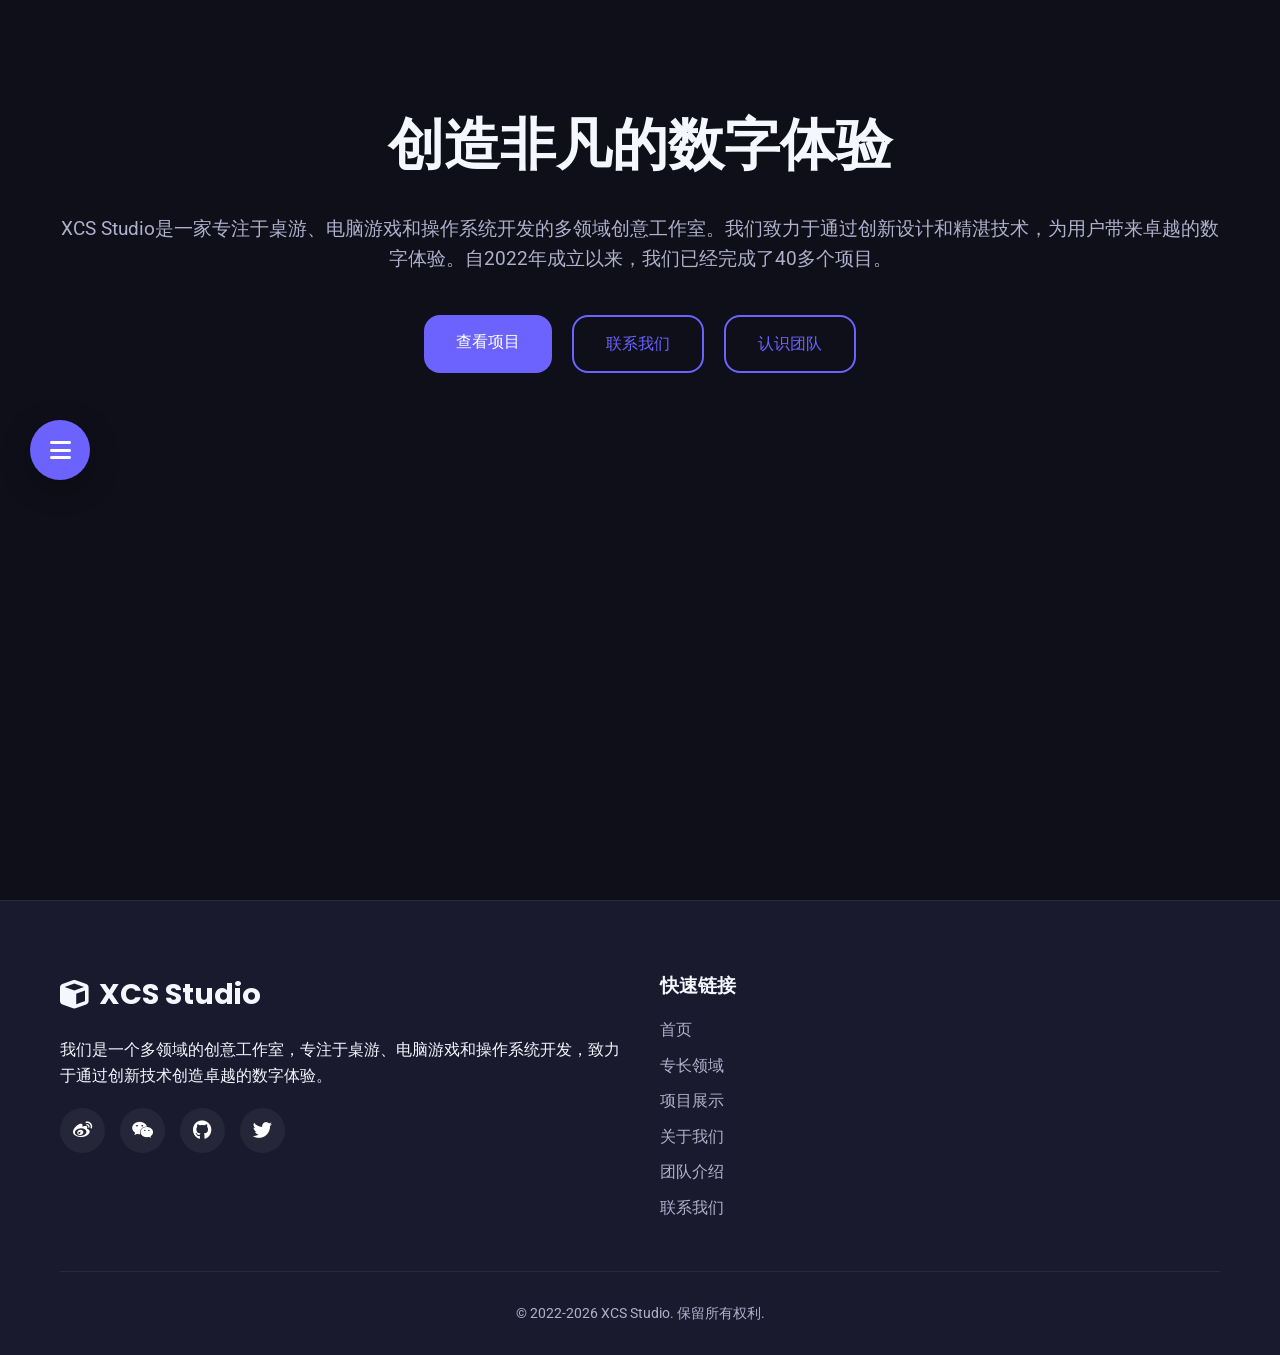
==== commit f372d052: "Update index.html" ====
--- a/index.html
+++ b/index.html
@@ -4,9 +4,6 @@
     <meta charset="UTF-8">
     <meta name="viewport" content="width=device-width, initial-scale=1.0">
     <title>XCS Studio - 创意数字体验</title>
-    <!-- XCSW New 2026 -->
-    <!-- 所有元素版权归 XCS Studio © 2026所有 -->
-    <!-- 目前版本为Beta3.0 -->
     <link rel="stylesheet" href="https://cdnjs.cloudflare.com/ajax/libs/font-awesome/6.4.0/css/all.min.css">
     <link rel="stylesheet" href="https://fonts.googleapis.com/css2?family=Poppins:wght@300;400;500;600;700&family=Roboto:wght@300;400;500&display=swap">
     <style>
@@ -19,41 +16,19 @@
             --dark-border: #2a2a3c;
             --text-light: #f5f7ff;
             --text-muted: #b0b0cc;
-            --card-bg: rgba(26, 26, 46, 0.95);
             --border-radius: 16px;
             --box-shadow: 0 8px 30px rgba(0, 0, 0, 0.3);
-            --glow-effect: 0 0 20px rgba(108, 99, 255, 0.2);
             --transition: all 0.3s cubic-bezier(0.4, 0, 0.2, 1);
-            --light-bg: #f5f7ff;
-            --light-card: #ffffff;
-            --light-border: #e1e5f2;
-            --text-dark: #0f0f1a;
-            --text-medium: #4a4a6a;
-            --glow-bottom: 0 5px 15px rgba(108, 99, 255, 0.15);
-        }
-        
-        /* 浅色主题变量 */
-        body.light-theme {
-            --dark-bg: var(--light-bg);
-            --dark-card: var(--light-card);
-            --dark-border: var(--light-border);
-            --text-light: var(--text-dark);
-            --text-muted: var(--text-medium);
-            --card-bg: rgba(255, 255, 255, 0.95);
-            --glow-bottom: 0 5px 15px rgba(108, 99, 255, 0.08);
         }
         
         * {
             margin: 0;
             padding: 0;
             box-sizing: border-box;
-            -webkit-tap-highlight-color: transparent;
         }
         
         html {
             scroll-behavior: smooth;
-            -webkit-font-smoothing: antialiased;
-            -moz-osx-font-smoothing: grayscale;
         }
         
         body {
@@ -62,15 +37,12 @@
             background-color: var(--dark-bg);
             line-height: 1.6;
             overflow-x: hidden;
-            transition: background-color 0.3s ease, color 0.3s ease;
-            text-rendering: optimizeLegibility;
-        }
-        
-        h1, h2, h3, h4, h5 {
+        }
+        
+        h1, h2, h3 {
             font-family: 'Poppins', sans-serif;
             font-weight: 600;
             margin-bottom: 1rem;
-            text-wrap: balance;
         }
         
         .container {
@@ -80,32 +52,20 @@
             padding: 0 20px;
         }
         
-        /* 页面容器 - 优化过渡动画 */
+        /* 页面容器 */
         .page {
             min-height: 100vh;
             padding: 100px 0 80px;
             opacity: 0;
-            transform: translateX(30px);
-            transition: opacity 0.4s ease, transform 0.4s ease;
-            position: absolute;
-            top: 0;
-            left: 0;
-            width: 100%;
+            transform: translateY(20px);
+            transition: opacity 0.6s, transform 0.6s;
             display: none;
-            content-visibility: auto;
-            contain-intrinsic-size: 1000px;
         }
         
         .page.active {
             opacity: 1;
-            transform: translateX(0);
+            transform: translateY(0);
             display: block;
-            position: relative;
-        }
-        
-        .page.leaving {
-            opacity: 0;
-            transform: translateX(-30px);
         }
         
         /* 按钮样式 */
@@ -118,59 +78,14 @@
             border-radius: var(--border-radius);
             font-family: 'Poppins', sans-serif;
             font-weight: 500;
-            font-size: 1rem;
             cursor: pointer;
             transition: var(--transition);
-            position: relative;
-            overflow: hidden;
-            z-index: 1;
-            transform: translateZ(0);
-            will-change: transform, background-color;
-            isolation: isolate;
-        }
-        
-        .hero .btn,
-        .hero .btn-outline {
-            box-shadow: none !important;
-        }
-        
-        .hero .btn:hover,
-        .hero .btn-outline:hover {
-            box-shadow: none !important;
-            transform: translateY(-3px) scale(1.05) translateZ(0);
-        }
-        
-        .btn:not(.hero .btn):not(.hero .btn-outline) {
-            box-shadow: var(--box-shadow), var(--glow-effect);
-        }
-        
-        .btn:not(.hero .btn):not(.hero .btn-outline):hover {
-            box-shadow: 0 12px 35px rgba(0, 0, 0, 0.2), 0 0 25px rgba(108, 99, 255, 0.3), var(--glow-bottom);
-        }
-        
-        .btn:before {
-            content: '';
-            position: absolute;
-            top: 0;
-            left: -100%;
-            width: 100%;
-            height: 100%;
-            background: linear-gradient(90deg, transparent, rgba(255,255,255,0.2), transparent);
-            transition: left 0.7s ease;
-            z-index: -1;
-        }
-        
-        .btn:hover:before {
-            left: 100%;
+            text-decoration: none;
         }
         
         .btn:hover {
-            transform: translateY(-5px) translateZ(0);
+            transform: translateY(-3px);
             background-color: var(--secondary-color);
-        }
-        
-        .btn:active {
-            transform: translateY(-2px) translateZ(0);
         }
         
         .btn-outline {
@@ -191,8 +106,6 @@
             top: 50%;
             transform: translateY(-50%);
             z-index: 1000;
-            transition: var(--transition);
-            will-change: transform;
         }
         
         .sidebar-toggle {
@@ -206,16 +119,12 @@
             color: white;
             font-size: 1.5rem;
             cursor: pointer;
-            box-shadow: var(--box-shadow), var(--glow-effect);
-            transition: transform 0.3s ease, box-shadow 0.3s ease;
-            z-index: 1002;
-            position: relative;
-            transform: translateZ(0);
+            box-shadow: var(--box-shadow);
+            transition: transform 0.3s;
         }
         
         .sidebar-toggle:hover {
-            transform: scale(1.1) rotate(90deg) translateZ(0);
-            box-shadow: 0 10px 30px rgba(0, 0, 0, 0.4), 0 0 30px rgba(108, 99, 255, 0.5);
+            transform: scale(1.1);
         }
         
         .sidebar-panel {
@@ -224,7 +133,6 @@
             left: 80px;
             transform: translateY(-50%);
             background-color: var(--dark-card);
-            backdrop-filter: blur(10px);
             border-radius: var(--border-radius);
             padding: 25px;
             box-shadow: var(--box-shadow);
@@ -233,9 +141,7 @@
             opacity: 0;
             visibility: hidden;
             overflow: hidden;
-            transition: all 0.4s cubic-bezier(0.4, 0, 0.2, 1);
-            z-index: 1001;
-            will-change: transform, opacity, width;
+            transition: all 0.4s;
         }
         
         .sidebar-panel.active {
@@ -263,70 +169,24 @@
             font-weight: 500;
             transition: var(--transition);
             cursor: pointer;
-            border: 1px solid transparent;
-            will-change: transform;
         }
         
         .sidebar-nav-item:hover,
         .sidebar-nav-item.active {
             background-color: rgba(108, 99, 255, 0.1);
             color: var(--primary-color);
-            border-color: var(--primary-color);
             transform: translateX(5px);
-        }
-        
-        .sidebar-nav-item i {
-            font-size: 1.2rem;
-            width: 24px;
-            text-align: center;
-        }
-        
-        /* 主题切换 */
-        .theme-toggle {
-            display: flex;
-            align-items: center;
-            justify-content: space-between;
-            padding: 15px;
-            background-color: rgba(255, 255, 255, 0.05);
-            border-radius: var(--border-radius);
-            transition: var(--transition);
-            border: 1px solid var(--dark-border);
-            will-change: transform;
-        }
-        
-        .theme-toggle:hover {
-            background-color: rgba(255, 255, 255, 0.1);
-            transform: translateY(-2px);
-        }
-        
-        .theme-toggle-label {
-            display: flex;
-            align-items: center;
-            gap: 10px;
-            font-family: 'Poppins', sans-serif;
-            font-weight: 500;
         }
         
         /* 英雄区域 */
         .hero {
-            position: relative;
-            overflow: hidden;
-        }
-        
-        .hero-content {
-            max-width: 800px;
-            position: relative;
-            z-index: 2;
-            margin: 0 auto;
             text-align: center;
         }
         
         .hero h1 {
             font-size: clamp(2rem, 5vw, 3.5rem);
-            line-height: 1.2;
             margin-bottom: 1.5rem;
-            color: var(--text-light);
-            animation: fadeInUp 0.8s cubic-bezier(0.4, 0, 0.2, 1) forwards;
+            animation: fadeInUp 0.8s forwards;
             opacity: 0;
         }
         
@@ -334,7 +194,7 @@
             font-size: clamp(1rem, 2vw, 1.2rem);
             margin-bottom: 2.5rem;
             color: var(--text-muted);
-            animation: fadeInUp 0.8s 0.2s cubic-bezier(0.4, 0, 0.2, 1) forwards;
+            animation: fadeInUp 0.8s 0.2s forwards;
             opacity: 0;
         }
         
@@ -342,11 +202,11 @@
             display: flex;
             gap: 20px;
             justify-content: center;
-            animation: fadeInUp 0.8s 0.4s cubic-bezier(0.4, 0, 0.2, 1) forwards;
+            animation: fadeInUp 0.8s 0.4s forwards;
             opacity: 0;
         }
         
-        /* 动画关键帧 */
+        /* 新增动画 */
         @keyframes fadeInUp {
             from {
                 opacity: 0;
@@ -358,7 +218,18 @@
             }
         }
         
-        @keyframes fadeInLeft {
+        @keyframes float {
+            0%, 100% { transform: translateY(0); }
+            50% { transform: translateY(-10px); }
+        }
+        
+        @keyframes pulse {
+            0% { transform: scale(1); }
+            50% { transform: scale(1.05); }
+            100% { transform: scale(1); }
+        }
+        
+        @keyframes slideInLeft {
             from {
                 opacity: 0;
                 transform: translateX(-30px);
@@ -369,7 +240,7 @@
             }
         }
         
-        @keyframes fadeInRight {
+        @keyframes slideInRight {
             from {
                 opacity: 0;
                 transform: translateX(30px);
@@ -377,15 +248,6 @@
             to {
                 opacity: 1;
                 transform: translateX(0);
-            }
-        }
-        
-        @keyframes float {
-            0%, 100% { 
-                transform: translateY(0) translateZ(0); 
-            }
-            50% { 
-                transform: translateY(-15px) translateZ(0); 
             }
         }
         
@@ -397,7 +259,6 @@
         
         .section-title h2 {
             font-size: clamp(1.8rem, 4vw, 2.5rem);
-            color: var(--text-light);
             position: relative;
             display: inline-block;
         }
@@ -412,41 +273,23 @@
             height: 4px;
             background-color: var(--primary-color);
             border-radius: 2px;
-            animation: widthGrow 1s ease-out 0.5s forwards;
-            width: 0;
-        }
-        
-        @keyframes widthGrow {
-            to {
-                width: 80px;
-            }
         }
         
         /* 特色区域 */
         .features-grid {
             display: grid;
-            grid-template-columns: repeat(auto-fit, minmax(min(300px, 100%), 1fr));
+            grid-template-columns: repeat(auto-fit, minmax(300px, 1fr));
             gap: 30px;
         }
         
         .feature-card {
-            background-color: var(--card-bg);
+            background-color: var(--dark-card);
             border-radius: var(--border-radius);
             padding: 40px 30px;
-            box-shadow: var(--box-shadow);
-            transition: var(--transition);
             text-align: center;
             border: 1px solid var(--dark-border);
-            position: relative;
-            overflow: hidden;
-            transform: translateZ(0);
-            will-change: transform, box-shadow;
-            height: 100%;
-            display: flex;
-            flex-direction: column;
-            justify-content: center;
-            min-height: 320px;
-            animation: fadeInUp 0.6s cubic-bezier(0.4, 0, 0.2, 1) forwards;
+            transition: var(--transition);
+            animation: fadeInUp 0.6s forwards;
             opacity: 0;
         }
         
@@ -454,138 +297,52 @@
         .feature-card:nth-child(2) { animation-delay: 0.2s; }
         .feature-card:nth-child(3) { animation-delay: 0.3s; }
         
-        .feature-card:before {
-            content: '';
-            position: absolute;
-            top: 0;
-            left: 0;
-            width: 100%;
-            height: 5px;
-            background: linear-gradient(90deg, var(--primary-color), var(--accent-color));
-            transform: scaleX(0);
-            transform-origin: left;
-            transition: transform 0.6s ease;
-        }
-        
-        .feature-card:hover:before {
-            transform: scaleX(1);
-        }
-        
         .feature-card:hover {
-            transform: translateY(-15px) translateZ(0);
-            box-shadow: 0 15px 40px rgba(0, 0, 0, 0.4), var(--glow-effect);
+            transform: translateY(-10px);
+            box-shadow: 0 15px 40px rgba(0, 0, 0, 0.4);
         }
         
         .feature-icon {
             font-size: 3.5rem;
             color: var(--primary-color);
             margin-bottom: 25px;
-            display: inline-block;
-            transition: var(--transition);
             animation: float 4s ease-in-out infinite;
         }
         
         /* 项目展示 */
-        .projects-filter {
-            display: flex;
-            justify-content: center;
-            gap: 15px;
-            margin-bottom: 50px;
-            flex-wrap: wrap;
-        }
-        
-        .filter-btn {
-            padding: 12px 28px;
-            background-color: var(--dark-card);
-            border: 2px solid var(--dark-border);
-            border-radius: var(--border-radius);
-            font-family: 'Poppins', sans-serif;
-            font-weight: 500;
-            cursor: pointer;
-            transition: var(--transition);
-            color: var(--text-muted);
-            will-change: transform;
-            animation: fadeInUp 0.5s ease forwards;
-            opacity: 0;
-        }
-        
-        .filter-btn:nth-child(1) { animation-delay: 0.1s; }
-        .filter-btn:nth-child(2) { animation-delay: 0.2s; }
-        .filter-btn:nth-child(3) { animation-delay: 0.3s; }
-        .filter-btn:nth-child(4) { animation-delay: 0.4s; }
-        
-        .filter-btn.active, .filter-btn:hover {
-            background-color: var(--primary-color);
-            color: white;
-            border-color: var(--primary-color);
-            box-shadow: var(--glow-effect);
-            transform: translateY(-2px);
-        }
-        
         .projects-grid {
             display: grid;
-            grid-template-columns: repeat(auto-fill, minmax(min(320px, 100%), 1fr));
+            grid-template-columns: repeat(auto-fill, minmax(300px, 1fr));
             gap: 30px;
         }
         
         .project-card {
-            background-color: var(--card-bg);
+            background-color: var(--dark-card);
             border-radius: var(--border-radius);
             overflow: hidden;
-            box-shadow: var(--box-shadow);
             transition: var(--transition);
             border: 1px solid var(--dark-border);
-            animation: fadeInUp 0.6s cubic-bezier(0.4, 0, 0.2, 1) forwards;
+            animation: fadeInUp 0.6s forwards;
             opacity: 0;
-            transform: translateY(30px);
-            will-change: transform, opacity;
-        }
-        
-        .project-card.visible {
-            opacity: 1;
-            transform: translateY(0);
         }
         
         .project-card:hover {
-            transform: translateY(-10px) translateZ(0);
-            box-shadow: 0 15px 40px rgba(0, 0, 0, 0.4), var(--glow-effect);
+            transform: translateY(-10px);
+            box-shadow: 0 15px 40px rgba(0, 0, 0, 0.4);
         }
         
         .project-img {
-            height: 220px;
-            background: linear-gradient(135deg, var(--dark-card) 0%, var(--dark-border) 100%);
+            height: 200px;
+            background: linear-gradient(135deg, var(--primary-color), var(--secondary-color));
             display: flex;
             align-items: center;
             justify-content: center;
-            font-size: 4rem;
-            color: var(--primary-color);
-            position: relative;
-            overflow: hidden;
-        }
-        
-        .project-img:before {
-            content: '';
-            position: absolute;
-            top: -50%;
-            left: -50%;
-            width: 200%;
-            height: 200%;
-            background: linear-gradient(45deg, transparent, rgba(108, 99, 255, 0.1), transparent);
-            transform: rotate(45deg);
-            transition: transform 0.6s ease;
-        }
-        
-        .project-card:hover .project-img:before {
-            transform: rotate(45deg) translate(10%, 10%);
+            font-size: 3rem;
+            color: white;
         }
         
         .project-content {
             padding: 25px;
-        }
-        
-        .project-content h3 {
-            font-size: 1.4rem;
-            margin-bottom: 10px;
         }
         
         .project-tags {
@@ -602,28 +359,19 @@
             border-radius: 20px;
             font-size: 0.85rem;
             font-weight: 500;
-            transition: var(--transition);
         }
         
         /* 关于我们 */
         .about-content {
             display: grid;
-            grid-template-columns: repeat(auto-fit, minmax(min(400px, 100%), 1fr));
+            grid-template-columns: repeat(auto-fit, minmax(400px, 1fr));
             gap: 60px;
             align-items: center;
         }
         
-        .about-text h2 {
-            font-size: clamp(1.8rem, 4vw, 2.5rem);
-            color: var(--text-light);
-            margin-bottom: 25px;
-            animation: fadeInLeft 0.8s ease forwards;
-            opacity: 0;
-        }
-        
         .about-stats {
             display: grid;
-            grid-template-columns: repeat(auto-fit, minmax(min(150px, 100%), 1fr));
+            grid-template-columns: repeat(auto-fit, minmax(150px, 1fr));
             gap: 20px;
             margin-top: 40px;
         }
@@ -634,14 +382,9 @@
             background-color: var(--dark-card);
             border-radius: var(--border-radius);
             transition: var(--transition);
-            will-change: transform;
-            animation: fadeInUp 0.6s ease forwards;
+            animation: fadeInUp 0.6s forwards;
             opacity: 0;
         }
-        
-        .stat-item:nth-child(1) { animation-delay: 0.1s; }
-        .stat-item:nth-child(2) { animation-delay: 0.2s; }
-        .stat-item:nth-child(3) { animation-delay: 0.3s; }
         
         .stat-item:hover {
             transform: translateY(-5px);
@@ -653,15 +396,13 @@
             font-weight: 700;
             color: var(--primary-color);
             margin-bottom: 5px;
-            font-family: 'Poppins', sans-serif;
         }
         
         /* 联系区域 */
         .contact-container {
             display: grid;
-            grid-template-columns: repeat(auto-fit, minmax(min(400px, 100%), 1fr));
+            grid-template-columns: repeat(auto-fit, minmax(400px, 1fr));
             gap: 60px;
-            align-items: start;
         }
         
         .contact-info {
@@ -677,21 +418,14 @@
             padding: 20px;
             background-color: var(--dark-card);
             border-radius: var(--border-radius);
-            transition: var(--transition);
             border: 1px solid var(--dark-border);
-            will-change: transform;
-            animation: fadeInLeft 0.6s ease forwards;
+            animation: slideInLeft 0.6s forwards;
             opacity: 0;
         }
         
         .contact-item:nth-child(1) { animation-delay: 0.1s; }
         .contact-item:nth-child(2) { animation-delay: 0.2s; }
         .contact-item:nth-child(3) { animation-delay: 0.3s; }
-        
-        .contact-item:hover {
-            transform: translateY(-5px);
-            box-shadow: var(--box-shadow);
-        }
         
         .contact-icon {
             width: 60px;
@@ -704,54 +438,41 @@
             color: white;
             font-size: 1.5rem;
             flex-shrink: 0;
-            box-shadow: var(--glow-effect);
-            transition: var(--transition);
         }
         
         .contact-form {
-            background-color: var(--card-bg);
+            background-color: var(--dark-card);
             border-radius: var(--border-radius);
             padding: 40px;
             box-shadow: var(--box-shadow);
             border: 1px solid var(--dark-border);
-            animation: fadeInRight 0.8s ease forwards;
+            animation: slideInRight 0.8s forwards;
             opacity: 0;
         }
         
         .form-group {
             margin-bottom: 25px;
-            animation: fadeInUp 0.5s ease forwards;
-            opacity: 0;
         }
         
         .form-control {
             width: 100%;
             padding: 16px 20px;
-            background-color: var(--dark-card);
+            background-color: rgba(255, 255, 255, 0.05);
             border: 2px solid var(--dark-border);
             border-radius: var(--border-radius);
-            font-family: 'Roboto', sans-serif;
+            color: var(--text-light);
             font-size: 1rem;
             transition: var(--transition);
-            color: var(--text-light);
         }
         
         .form-control:focus {
             outline: none;
             border-color: var(--primary-color);
-            box-shadow: 0 0 0 3px rgba(108, 99, 255, 0.1);
-            transform: translateY(-2px);
-        }
-        
-        textarea.form-control {
-            min-height: 150px;
-            resize: vertical;
         }
         
         /* 页脚 */
         footer {
             background-color: var(--dark-card);
-            color: var(--text-light);
             padding: 70px 0 30px;
             border-top: 1px solid var(--dark-border);
         }
@@ -771,54 +492,12 @@
             display: flex;
             align-items: center;
             gap: 10px;
-            animation: fadeInLeft 0.6s ease forwards;
-            opacity: 0;
-        }
-        
-        .footer-links h3, .footer-social h3 {
-            font-size: 1.3rem;
-            margin-bottom: 25px;
-            position: relative;
-            animation: fadeInUp 0.6s ease forwards;
-            opacity: 0;
-        }
-        
-        .footer-links h3:after, .footer-social h3:after {
-            content: '';
-            position: absolute;
-            bottom: -8px;
-            left: 0;
-            width: 40px;
-            height: 3px;
-            background-color: var(--primary-color);
-            border-radius: 2px;
-        }
-        
-        .footer-links ul {
-            list-style: none;
-        }
-        
-        .footer-links li {
-            margin-bottom: 12px;
-            animation: fadeInUp 0.5s ease forwards;
-            opacity: 0;
-        }
-        
-        .footer-links a {
-            color: var(--text-muted);
-            text-decoration: none;
-            transition: var(--transition);
-        }
-        
-        .footer-links a:hover {
-            color: var(--primary-color);
-            padding-left: 5px;
         }
         
         .social-icons {
             display: flex;
             gap: 15px;
-            margin-top: 10px;
+            margin-top: 20px;
         }
         
         .social-icon {
@@ -833,20 +512,11 @@
             font-size: 1.2rem;
             text-decoration: none;
             transition: var(--transition);
-            will-change: transform;
-            animation: fadeInUp 0.5s ease forwards;
-            opacity: 0;
-        }
-        
-        .social-icon:nth-child(1) { animation-delay: 0.1s; }
-        .social-icon:nth-child(2) { animation-delay: 0.2s; }
-        .social-icon:nth-child(3) { animation-delay: 0.3s; }
-        .social-icon:nth-child(4) { animation-delay: 0.4s; }
+        }
         
         .social-icon:hover {
             background-color: var(--primary-color);
             transform: translateY(-5px);
-            box-shadow: var(--glow-effect);
         }
         
         .copyright {
@@ -855,79 +525,50 @@
             border-top: 1px solid var(--dark-border);
             color: var(--text-muted);
             font-size: 0.9rem;
-            animation: fadeInUp 0.6s ease forwards;
+        }
+        
+        /* 自定义右键菜单 */
+        .context-menu {
+            position: fixed;
+            background-color: var(--dark-card);
+            border-radius: var(--border-radius);
+            box-shadow: var(--box-shadow);
+            border: 1px solid var(--dark-border);
+            padding: 10px 0;
+            min-width: 180px;
+            z-index: 2000;
             opacity: 0;
-        }
-        
-        /* 背景动画 - 简化版本 */
-        .bg-animation {
-            position: fixed;
-            top: 0;
-            left: 0;
-            width: 100%;
-            height: 100%;
-            z-index: -1;
-            opacity: 0.2;
+            transform: scale(0.95);
+            transition: opacity 0.2s, transform 0.2s;
             pointer-events: none;
         }
         
-        .floating-shape {
-            position: absolute;
-            border-radius: 50%;
-            background: radial-gradient(circle, var(--primary-color), transparent);
-            filter: blur(40px);
-            opacity: 0.15;
-            animation: float 20s infinite linear;
-            will-change: transform;
-        }
-        
-        /* 粒子效果 - 性能优化版本 */
-        .particles {
-            position: fixed;
-            top: 0;
-            left: 0;
-            width: 100%;
-            height: 100%;
-            z-index: -1;
-            pointer-events: none;
-        }
-        
-        .particle {
-            position: absolute;
-            background-color: var(--primary-color);
-            border-radius: 50%;
-            opacity: 0.08;
-            transform: translateZ(0);
-            will-change: transform;
-        }
-        
-        /* 页面加载进度条 */
-        #pageProgress {
-            position: fixed;
-            top: 0;
-            left: 0;
-            height: 2px;
-            background: linear-gradient(90deg, var(--primary-color), var(--accent-color));
-            width: 0%;
-            z-index: 9999;
-            transition: width 0.3s ease;
-        }
-        
-        /* 访问计数器 */
-        .visit-counter {
-            text-align: center;
-            margin-bottom: 20px;
-            padding: 15px;
-            background: rgba(108, 99, 255, 0.1);
-            border-radius: var(--border-radius);
-            font-size: 0.9rem;
+        .context-menu.active {
+            opacity: 1;
+            transform: scale(1);
+            pointer-events: all;
+        }
+        
+        .context-menu-item {
+            padding: 12px 20px;
             color: var(--text-muted);
-        }
-        
-        /* 性能优化类 */
-        .content-visible {
-            content-visibility: auto;
-            contain-intrinsic-size: 1000px;
+            cursor: pointer;
+            transition: var(--transition);
+            display: flex;
+            align-items: center;
+            gap: 12px;
+            font-size: 0.95rem;
+        }
+        
+        .context-menu-item:hover {
+            background-color: rgba(108, 99, 255, 0.1);
+            color: var(--primary-color);
+        }
+        
+        .context-menu-divider {
+            height: 1px;
+            background-color: var(--dark-border);
+            margin: 8px 0;
         }
         
         /* 滚动到顶部按钮 */
@@ -944,10 +585,9 @@
             align-items: center;
             justify-content: center;
             cursor: pointer;
-            box-shadow: var(--box-shadow), var(--glow-effect);
             opacity: 0;
             transform: translateY(20px);
-            transition: all 0.3s ease;
+            transition: all 0.3s;
             z-index: 999;
             border: none;
             font-size: 1.2rem;
@@ -959,235 +599,26 @@
         }
         
         .scroll-to-top:hover {
-            transform: translateY(-5px) scale(1.1);
-            box-shadow: 0 10px 30px rgba(0, 0, 0, 0.4), 0 0 30px rgba(108, 99, 255, 0.5);
-        }
-        
-        /* 页面水印 */
-        #watermark {
-            position: fixed;
-            top: 0;
-            left: 0;
-            width: 100%;
-            height: 100%;
-            pointer-events: none;
-            z-index: 9998;
-            opacity: 0.015;
-            font-size: 120px;
-            font-weight: bold;
-            color: var(--primary-color);
-            display: flex;
-            align-items: center;
-            justify-content: center;
-            transform: rotate(-45deg);
-            user-select: none;
-            white-space: nowrap;
-            font-family: 'Poppins', sans-serif;
-        }
-        
-        /* 开发者模式面板 */
-        #developerPanel {
-            position: fixed;
-            top: 50%;
-            right: -400px;
-            transform: translateY(-50%);
-            width: 380px;
-            background: var(--dark-card);
-            border-radius: var(--border-radius);
-            box-shadow: var(--box-shadow), 0 0 40px rgba(108, 99, 255, 0.3);
-            border: 1px solid var(--dark-border);
-            z-index: 9999;
-            transition: right 0.5s cubic-bezier(0.4, 0, 0.2, 1);
-            overflow: hidden;
-            max-height: 90vh;
-            display: flex;
-            flex-direction: column;
-        }
-        
-        #developerPanel.active {
-            right: 20px;
-        }
-        
-        .developer-header {
-            padding: 20px;
-            background: linear-gradient(135deg, var(--primary-color), var(--secondary-color));
-            color: white;
-            display: flex;
-            justify-content: space-between;
-            align-items: center;
-        }
-        
-        .developer-header h3 {
-            margin: 0;
-            font-size: 1.2rem;
-        }
-        
-        .developer-close {
-            background: rgba(255,255,255,0.2);
-            border: none;
-            color: white;
-            width: 30px;
-            height: 30px;
-            border-radius: 50%;
-            cursor: pointer;
-            display: flex;
-            align-items: center;
-            justify-content: center;
-            transition: var(--transition);
-        }
-        
-        .developer-close:hover {
-            background: rgba(255,255,255,0.3);
-            transform: rotate(90deg);
-        }
-        
-        .developer-content {
-            padding: 20px;
-            flex: 1;
-            overflow-y: auto;
-        }
-        
-        .developer-section {
-            margin-bottom: 25px;
-        }
-        
-        .developer-section h4 {
-            color: var(--primary-color);
-            margin-bottom: 15px;
-            font-size: 1rem;
-            display: flex;
-            align-items: center;
-            gap: 10px;
-        }
-        
-        .developer-control {
-            margin-bottom: 15px;
-        }
-        
-        .developer-control label {
-            display: block;
-            margin-bottom: 5px;
-            color: var(--text-muted);
-            font-size: 0.9rem;
-        }
-        
-        .developer-input {
-            width: 100%;
-            padding: 10px 15px;
-            background: var(--dark-bg);
-            border: 1px solid var(--dark-border);
-            border-radius: var(--border-radius);
-            color: var(--text-light);
-            font-family: 'Roboto', sans-serif;
-        }
-        
-        .developer-buttons {
-            display: flex;
-            gap: 10px;
-            flex-wrap: wrap;
-        }
-        
-        .developer-btn {
-            padding: 8px 15px;
-            background: var(--primary-color);
-            color: white;
-            border: none;
-            border-radius: var(--border-radius);
-            cursor: pointer;
-            font-family: 'Poppins', sans-serif;
-            font-size: 0.9rem;
-            transition: var(--transition);
-            flex: 1;
-            min-width: 120px;
-        }
-        
-        .developer-btn:hover {
-            background: var(--secondary-color);
-            transform: translateY(-2px);
-        }
-        
-        .developer-status {
-            margin-top: 20px;
-            padding: 15px;
-            background: rgba(108, 99, 255, 0.1);
-            border-radius: var(--border-radius);
-            font-size: 0.85rem;
-            color: var(--text-muted);
-        }
-        
-        /* 自定义右键菜单 */
-        .context-menu {
-            position: fixed;
-            background-color: var(--dark-card);
-            backdrop-filter: blur(10px);
-            border-radius: var(--border-radius);
-            box-shadow: var(--box-shadow), 0 0 30px rgba(108, 99, 255, 0.3);
-            border: 1px solid var(--dark-border);
-            padding: 10px 0;
-            min-width: 200px;
-            z-index: 2000;
-            opacity: 0;
-            transform: scale(0.9);
-            transform-origin: top left;
-            transition: opacity 0.2s ease, transform 0.2s ease;
-            pointer-events: none;
-            will-change: transform, opacity;
-        }
-        
-        .context-menu.active {
-            opacity: 1;
-            transform: scale(1);
-            pointer-events: all;
-        }
-        
-        .context-menu-item {
-            padding: 12px 20px;
-            color: var(--text-muted);
-            cursor: pointer;
-            transition: var(--transition);
-            display: flex;
-            align-items: center;
-            gap: 12px;
-            font-family: 'Poppins', sans-serif;
-            font-size: 0.95rem;
-            border-left: 3px solid transparent;
-            user-select: none;
-        }
-        
-        .context-menu-item:hover {
-            background-color: rgba(108, 99, 255, 0.1);
-            color: var(--primary-color);
-            border-left-color: var(--primary-color);
-            padding-left: 25px;
-        }
-        
-        .context-menu-divider {
-            height: 1px;
-            background-color: var(--dark-border);
-            margin: 8px 0;
-        }
-        
-        .context-menu-item i {
-            width: 20px;
-            text-align: center;
-        }
-        
-        /* 新增：团队展示 */
+            transform: translateY(-5px);
+            animation: pulse 1s infinite;
+        }
+        
+        /* 团队展示 */
         .team-grid {
             display: grid;
-            grid-template-columns: repeat(auto-fit, minmax(min(280px, 100%), 1fr));
+            grid-template-columns: repeat(auto-fit, minmax(280px, 1fr));
             gap: 30px;
             margin-top: 40px;
         }
         
         .team-member {
-            background: var(--card-bg);
+            background: var(--dark-card);
             border-radius: var(--border-radius);
             padding: 30px;
             text-align: center;
             border: 1px solid var(--dark-border);
             transition: var(--transition);
-            animation: fadeInUp 0.6s ease forwards;
+            animation: fadeInUp 0.6s forwards;
             opacity: 0;
         }
         
@@ -1197,7 +628,7 @@
         
         .team-member:hover {
             transform: translateY(-10px);
-            box-shadow: var(--box-shadow), var(--glow-effect);
+            box-shadow: var(--box-shadow);
         }
         
         .member-avatar {
@@ -1214,192 +645,15 @@
             font-weight: bold;
         }
         
-        .member-role {
-            color: var(--primary-color);
-            font-size: 0.9rem;
-            font-weight: 500;
-            margin-bottom: 10px;
-        }
-        
-        /* 新增：时间线 */
-        .timeline {
-            position: relative;
-            max-width: 800px;
-            margin: 40px auto 0;
-        }
-        
-        .timeline:before {
-            content: '';
-            position: absolute;
-            left: 50%;
-            top: 0;
-            bottom: 0;
-            width: 2px;
-            background: var(--primary-color);
-            transform: translateX(-50%);
-        }
-        
-        .timeline-item {
-            position: relative;
-            margin-bottom: 40px;
-            width: 50%;
-            animation: fadeInUp 0.6s ease forwards;
-            opacity: 0;
-        }
-        
-        .timeline-item:nth-child(odd) {
-            left: 0;
-            padding-right: 40px;
-            text-align: right;
-        }
-        
-        .timeline-item:nth-child(even) {
-            left: 50%;
-            padding-left: 40px;
-            text-align: left;
-        }
-        
-        .timeline-item:nth-child(1) { animation-delay: 0.1s; }
-        .timeline-item:nth-child(2) { animation-delay: 0.2s; }
-        .timeline-item:nth-child(3) { animation-delay: 0.3s; }
-        
-        .timeline-dot {
-            position: absolute;
-            top: 0;
-            width: 20px;
-            height: 20px;
-            background: var(--primary-color);
-            border-radius: 50%;
-            box-shadow: 0 0 0 5px var(--dark-bg), 0 0 0 10px var(--primary-color);
-        }
-        
-        .timeline-item:nth-child(odd) .timeline-dot {
-            right: -10px;
-        }
-        
-        .timeline-item:nth-child(even) .timeline-dot {
-            left: -10px;
-        }
-        
-        .timeline-content {
-            background: var(--card-bg);
-            padding: 20px;
-            border-radius: var(--border-radius);
-            border: 1px solid var(--dark-border);
-        }
-        
-        .timeline-year {
-            color: var(--primary-color);
-            font-weight: 600;
-            margin-bottom: 10px;
-        }
-        
-        /* 实时在线状态指示器 */
-        .online-status {
-            position: fixed;
-            top: 20px;
-            left: 20px;
-            background: var(--dark-card);
-            color: var(--text-light);
-            padding: 8px 15px;
-            border-radius: var(--border-radius);
-            font-size: 0.9rem;
-            display: flex;
-            align-items: center;
-            gap: 8px;
-            z-index: 1000;
-            box-shadow: var(--box-shadow);
-            border: 1px solid var(--dark-border);
-            transition: all 0.3s ease;
-        }
-        
-        .online-status.offline {
-            background: var(--accent-color);
-            color: white;
-        }
-        
-        .online-status i {
-            font-size: 0.7rem;
-            color: #4caf50;
-        }
-        
-        .online-status.offline i {
-            color: #ff5252;
-        }
-        
-        /* 页面内容搜索功能 */
-        .search-box {
-            position: relative;
-            margin-bottom: 20px;
-        }
-        
-        .search-box input {
-            width: 100%;
-            padding: 12px 40px 12px 15px;
-            background: var(--dark-bg);
-            border: 1px solid var(--dark-border);
-            border-radius: var(--border-radius);
-            color: var(--text-light);
-            font-family: 'Roboto', sans-serif;
-            transition: all 0.3s ease;
-        }
-        
-        .search-box input:focus {
-            border-color: var(--primary-color);
-            box-shadow: 0 0 0 2px rgba(108, 99, 255, 0.1);
-        }
-        
-        .search-box i {
-            position: absolute;
-            right: 15px;
-            top: 50%;
-            transform: translateY(-50%);
-            color: var(--text-muted);
-        }
-        
-        /* 节日特效 */
-        .snowflake {
-            position: absolute;
-            top: -10px;
-            color: white;
-            font-size: 1rem;
-            opacity: 0.8;
-            animation: fall linear infinite;
-            pointer-events: none;
-            z-index: 1000;
-        }
-        
-        @keyframes fall {
-            to {
-                transform: translateY(100vh) rotate(360deg);
-            }
-        }
-        
         /* 响应式设计 */
         @media (max-width: 992px) {
-            .hero h1 {
-                font-size: 2.8rem;
+            .hero-btns {
+                flex-direction: column;
+                align-items: center;
             }
             
             .about-content, .contact-container {
                 grid-template-columns: 1fr;
-            }
-            
-            .timeline:before {
-                left: 30px;
-            }
-            
-            .timeline-item {
-                width: 100%;
-                left: 0 !important;
-                padding-left: 60px !important;
-                padding-right: 0 !important;
-                text-align: left !important;
-            }
-            
-            .timeline-item:nth-child(odd) .timeline-dot,
-            .timeline-item:nth-child(even) .timeline-dot {
-                left: 20px;
             }
         }
         
@@ -1413,36 +667,13 @@
                 left: 70px;
             }
             
-            .hero {
-                padding: 140px 0 80px;
-            }
-            
             .hero h1 {
                 font-size: 2.4rem;
-            }
-            
-            .hero-btns {
-                flex-direction: column;
-            }
-            
-            .section-title h2 {
-                font-size: 2rem;
             }
             
             .scroll-to-top {
                 bottom: 20px;
                 right: 20px;
-                width: 45px;
-                height: 45px;
-            }
-            
-            #developerPanel {
-                width: 90%;
-                right: -100%;
-            }
-            
-            #developerPanel.active {
-                right: 5%;
             }
         }
         
@@ -1461,94 +692,6 @@
             
             .about-stats {
                 grid-template-columns: 1fr;
-            }
-            
-            .sidebar-panel.active {
-                width: 250px;
-            }
-            
-            .smart-sidebar {
-                left: 10px;
-            }
-        }
-        
-        /* 触摸设备优化 */
-        @media (hover: none) and (pointer: coarse) {
-            .btn:hover,
-            .feature-card:hover,
-            .project-card:hover,
-            .social-icon:hover,
-            .contact-item:hover,
-            .stat-item:hover {
-                transform: none !important;
-            }
-            
-            .sidebar-toggle:hover {
-                transform: none !important;
-            }
-        }
-        
-        /* 优化字体加载 */
-        @font-face {
-            font-display: swap;
-        }
-        
-        /* 打印样式 */
-        @media print {
-            .smart-sidebar,
-            .sidebar-toggle,
-            .scroll-to-top,
-            .context-menu,
-            .bg-animation,
-            .particles,
-            footer,
-            .hero-btns,
-            .contact-form,
-            #pageProgress,
-            #watermark,
-            .floating-shape,
-            #developerPanel,
-            .online-status {
-                display: none !important;
-            }
-            
-            body {
-                background: white !important;
-                color: black !important;
-                font-size: 12pt !important;
-            }
-            
-            .page {
-                position: static !important;
-                display: block !important;
-                opacity: 1 !important;
-                transform: none !important;
-                min-height: auto !important;
-                padding: 20px 0 !important;
-            }
-            
-            .container {
-                max-width: 100% !important;
-                padding: 0 20px !important;
-            }
-            
-            .feature-card,
-            .project-card,
-            .stat-item,
-            .contact-item {
-                box-shadow: none !important;
-                border: 1px solid #ddd !important;
-                page-break-inside: avoid !important;
-            }
-            
-            .hero h1 {
-                font-size: 24pt !important;
-                color: black !important;
-            }
-            
-            .hero p {
-                font-size: 12pt !important;
-                color: #666 !important;
             }
         }
     </style>
@@ -1556,20 +699,6 @@
 <body>
     <!-- 页面加载进度条 -->
     <div id="pageProgress"></div>
-    
-    <!-- 背景动画 -->
-    <div class="bg-animation" id="bgAnimation"></div>
-    <div class="particles" id="particles"></div>
-    
-    <!-- 页面水印 -->
-    <div id="watermark">XCS Studio</div>
-    
-    <!-- 节日特效容器 -->
-    <div id="holidayEffects"></div>
-    <div id="onlineStatus" class="online-status">
-        <i class="fas fa-circle"></i>
-        <span>在线</span>
-    </div>
     
     <!-- 自定义右键菜单 -->
     <div class="context-menu" id="contextMenu">
@@ -1594,11 +723,6 @@
             <i class="fas fa-redo"></i>
             <span>刷新页面</span>
         </div>
-        <div class="context-menu-divider"></div>
-        <div class="context-menu-item" data-action="copy">
-            <i class="fas fa-copy"></i>
-            <span>复制链接</span>
-        </div>
     </div>
     
     <!-- 智能侧边栏 -->
@@ -1608,12 +732,6 @@
         </div>
         
         <div class="sidebar-panel" id="sidebarPanel">
-            <div class="search-box">
-                <input type="text" id="pageSearch" placeholder="搜索页面内容...">
-                <i class="fas fa-search"></i>
-                <div class="search-results" id="searchResults"></div>
-            </div>
-            
             <div class="sidebar-nav">
                 <a href="#" class="sidebar-nav-item active" data-page="home">
                     <i class="fas fa-home"></i>
@@ -1640,92 +758,6 @@
                     <span>团队介绍</span>
                 </a>
             </div>
-            
-            <div class="theme-toggle" id="themeToggle">
-                <div class="theme-toggle-label">
-                    <i class="fas fa-moon" id="themeIcon"></i>
-                    <span id="themeText">深色模式</span>
-                </div>
-                <button class="btn btn-small" id="themeToggleBtn">切换</button>
-            </div>
-        </div>
-    </div>
-
-    <!-- 开发者模式面板 -->
-    <div id="developerPanel">
-        <div class="developer-header">
-            <h3><i class="fas fa-code"></i> 开发者模式</h3>
-            <button class="developer-close" id="developerClose">
-                <i class="fas fa-times"></i>
-            </button>
-        </div>
-        <div class="developer-content">
-            <div class="developer-section">
-                <h4><i class="fas fa-users"></i> 访问统计</h4>
-                <div class="developer-control">
-                    <label>当前访问次数: <span id="devVisitCount">0</span></label>
-                    <div class="developer-buttons">
-                        <button class="developer-btn" id="resetVisitCount">归零访问次数</button>
-                        <button class="developer-btn" id="refreshVisitCount">刷新统计</button>
-                    </div>
-                </div>
-            </div>
-            
-            <div class="developer-section">
-                <h4><i class="fas fa-sliders-h"></i> 位置调整</h4>
-                <div class="developer-control">
-                    <label>侧边栏水平位置 (px)</label>
-                    <input type="range" id="sidebarX" min="0" max="100" value="30" class="developer-input">
-                </div>
-                <div class="developer-control">
-                    <label>侧边栏垂直位置 (%)</label>
-                    <input type="range" id="sidebarY" min="0" max="100" value="50" class="developer-input">
-                </div>
-                <div class="developer-buttons">
-                    <button class="developer-btn" id="resetPositions">重置所有位置</button>
-                </div>
-            </div>
-            
-            <div class="developer-section">
-                <h4><i class="fas fa-palette"></i> 主题控制</h4>
-                <div class="developer-control">
-                    <label>主色调</label>
-                    <input type="color" id="primaryColor" value="#6c63ff" class="developer-input">
-                </div>
-                <div class="developer-control">
-                    <label>强调色</label>
-                    <input type="color" id="accentColor" value="#ff6584" class="developer-input">
-                </div>
-                <div class="developer-buttons">
-                    <button class="developer-btn" id="applyColors">应用颜色</button>
-                    <button class="developer-btn" id="resetColors">重置颜色</button>
-                </div>
-            </div>
-            
-            <div class="developer-section">
-                <h4><i class="fas fa-cogs"></i> 性能设置</h4>
-                <div class="developer-control">
-                    <label>动画帧数限制 (FPS)</label>
-                    <input type="range" id="animationFPS" min="30" max="120" value="60" class="developer-input">
-                </div>
-                <div class="developer-control">
-                    <label>粒子数量</label>
-                    <input type="range" id="particleCount" min="5" max="30" value="15" class="developer-input">
-                </div>
-                <div class="developer-buttons">
-                    <button class="developer-btn" id="applyPerformance">应用设置</button>
-                </div>
-            </div>
-            
-            <div class="developer-section">
-                <h4><i class="fas fa-info-circle"></i> 页面信息</h4>
-                <div class="developer-status">
-                    <p>当前页面: <span id="devCurrentPage">home</span></p>
-                    <p>主题模式: <span id="devThemeMode">dark</span></p>
-                    <p>侧边栏: <span id="devSidebarState">closed</span></p>
-                    <p>开发者模式: <span id="devModeState">inactive</span></p>
-                </div>
-            </div>
         </div>
     </div>
 
@@ -1735,7 +767,7 @@
     </button>
     
     <!-- 首页 -->
-    <section class="page active content-visible" id="homePage">
+    <section class="page active" id="homePage">
         <div class="container hero">
             <div class="hero-content">
                 <h1>创造非凡的数字体验</h1>
@@ -1750,7 +782,7 @@
     </section>
 
     <!-- 专长领域 -->
-    <section class="page content-visible" id="featuresPage">
+    <section class="page" id="featuresPage">
         <div class="container">
             <div class="section-title">
                 <h2>我们的专长领域</h2>
@@ -1758,58 +790,41 @@
             </div>
             
             <div class="features-grid">
-                <div class="feature-card will-change-transform" data-rate="0.1">
+                <div class="feature-card">
                     <div class="feature-icon">
                         <i class="fas fa-dice"></i>
                     </div>
                     <h3>桌游设计</h3>
-                    <p>创造富有策略性和娱乐性的桌面游戏，结合精美艺术设计和平衡的游戏机制，为玩家带来独特的社交体验。我们专注于原创IP开发和实体产品制造。</p>
-                    <div style="margin-top: 15px; font-size: 0.9rem; color: var(--text-muted);">
-                        <i class="fas fa-clock"></i> 开发周期: 3-6个月
-                    </div>
+                    <p>创造富有策略性和娱乐性的桌面游戏，结合精美艺术设计和平衡的游戏机制，为玩家带来独特的社交体验。</p>
                 </div>
                 
-                <div class="feature-card will-change-transform" data-rate="0.1">
+                <div class="feature-card">
                     <div class="feature-icon">
                         <i class="fas fa-gamepad"></i>
                     </div>
                     <h3>电脑游戏开发</h3>
-                    <p>开发引人入胜的电脑游戏，涵盖多种类型和平台。我们专注于创新的游戏机制、沉浸式叙事和高质量的视觉效果。使用Unity和Unreal Engine等先进技术。</p>
-                    <div style="margin-top: 15px; font-size: 0.9rem; color: var(--text-muted);">
-                        <i class="fas fa-code-branch"></i> 支持平台: PC, Mac, Linux
-                    </div>
+                    <p>开发引人入胜的电脑游戏，涵盖多种类型和平台。专注于创新的游戏机制、沉浸式叙事和高质量的视觉效果。</p>
                 </div>
                 
-                <div class="feature-card will-change-transform" data-rate="0.1">
+                <div class="feature-card">
                     <div class="feature-icon">
                         <i class="fas fa-desktop"></i>
                     </div>
                     <h3>操作系统设计</h3>
-                    <p>设计和开发用户友好的操作系统，注重性能、安全性和优雅的用户界面，为用户提供流畅的计算体验。基于Linux内核，提供定制化解决方案。</p>
-                    <div style="margin-top: 15px; font-size: 0.9rem; color: var(--text-muted);">
-                        <i class="fas fa-shield-alt"></i> 安全等级: 企业级
-                    </div>
+                    <p>设计和开发用户友好的操作系统，注重性能、安全性和优雅的用户界面，为用户提供流畅的计算体验。</p>
                 </div>
             </div>
         </div>
     </section>
 
     <!-- 项目展示 -->
-    <section class="page content-visible" id="projectsPage">
+    <section class="page" id="projectsPage">
         <div class="container">
             <div class="section-title">
                 <h2>项目展示</h2>
                 <p>探索我们的一些代表性作品</p>
             </div>
             
-            <div class="projects-filter" id="projectsFilter">
-                <button class="filter-btn active" data-filter="all">全部</button>
-                <button class="filter-btn" data-filter="boardgame">桌游</button>
-                <button class="filter-btn" data-filter="game">电脑游戏</button>
-                <button class="filter-btn" data-filter="os">操作系统</button>
-                <button class="filter-btn" data-filter="mobile">移动应用</button>
-            </div>
-            
             <div class="projects-grid" id="projectsGrid">
                 <!-- 项目将通过JavaScript动态加载 -->
             </div>
@@ -1817,7 +832,7 @@
     </section>
 
     <!-- 关于我们 -->
-    <section class="page content-visible" id="aboutPage">
+    <section class="page" id="aboutPage">
         <div class="container">
             <div class="section-title">
                 <h2>关于XCS Studio</h2>
@@ -1829,22 +844,21 @@
                     <h2>我们是一个充满激情的创意团队</h2>
                     <p>XCS Studio成立于2022年，由一群对游戏和软件设计充满热情的专业人士组成。我们相信优秀的设计和技术可以创造出令人难忘的体验。</p>
                     <p>我们的团队汇集了游戏设计师、软件开发人员、用户体验专家和视觉艺术家，共同致力于在各个创意领域推动创新。</p>
-                    <p>从概念到发布，我们专注于每一个细节，确保我们的作品不仅功能完善，而且具有美学吸引力，为用户带来愉悦的体验。</p>
                     
                     <div class="about-stats">
-                        <div class="stat-item will-change-transform" data-rate="0.05">
+                        <div class="stat-item">
                             <div class="stat-number">40+</div>
                             <div class="stat-label">完成项目</div>
                         </div>
-                        <div class="stat-item will-change-transform" data-rate="0.05">
+                        <div class="stat-item">
                             <div class="stat-number">6</div>
                             <div class="stat-label">专业成员</div>
                         </div>
-                        <div class="stat-item will-change-transform" data-rate="0.05">
+                        <div class="stat-item">
                             <div class="stat-number">4</div>
                             <div class="stat-label">行业奖项</div>
                         </div>
-                        <div class="stat-item will-change-transform" data-rate="0.05">
+                        <div class="stat-item">
                             <div class="stat-number">50+</div>
                             <div class="stat-label">满意客户</div>
                         </div>
@@ -1852,50 +866,34 @@
                 </div>
                 
                 <div class="about-image">
-                    <!-- 时间线 -->
-                    <div class="timeline">
-                        <div class="timeline-item">
-                            <div class="timeline-dot"></div>
-                            <div class="timeline-content">
-                                <div class="timeline-year">2022.6.1</div>
-                                <p>XF Studio成立，为XCS Studio的前身，专注于桌游设计</p>
-                            </div>
-                        </div>
-                        <div class="timeline-item">
-                            <div class="timeline-dot"></div>
-                            <div class="timeline-content">
-                                <div class="timeline-year">2023.2</div>
-                                <p>扩展至电脑游戏开发领域，发布首款游戏</p>
-                            </div>
-                        </div>
-                        <div class="timeline-item">
-                            <div class="timeline-dot"></div>
-                            <div class="timeline-content">
-                                <div class="timeline-year">2023.8</div>
-                                <p>XF Studio、CQ Studio合作成立XCS Studio</p>
-                            </div>
-                        </div>
-                        <div class="timeline-item">
-                            <div class="timeline-dot"></div>
-                            <div class="timeline-content">
-                                <div class="timeline-year">2024.10</div>
-                                <p>进军操作系统设计领域，发布XEF OS</p>
-                            </div>
-                        </div>
-                        <div class="timeline-item">
-                            <div class="timeline-dot"></div>
-                            <div class="timeline-content">
-                                <div class="timeline-year">2025.7</div>
-                                <p>获得3项大奖，发布MintOS 4</p>
-                            </div>
-                        </div>
-                        <div class="timeline-item">
-                            <div class="timeline-dot"></div>
-                            <div class="timeline-content">
-                                <div class="timeline-year">2026.9</div>
-                                <p>团队扩展至8人，成立多个分部门</p>
-                            </div>
-                        </div>
+                    <div style="padding: 30px; background: var(--dark-card); border-radius: var(--border-radius); border: 1px solid var(--dark-border);">
+                        <h3 style="margin-bottom: 20px;">发展历程</h3>
+                        <ul style="list-style: none;">
+                            <li style="margin-bottom: 15px; padding-left: 20px; position: relative;">
+                                <i class="fas fa-circle" style="position: absolute; left: 0; color: var(--primary-color); font-size: 0.8rem;"></i>
+                                <strong>2022.6</strong> - XF Studio成立，为XCS Studio的前身
+                            </li>
+                            <li style="margin-bottom: 15px; padding-left: 20px; position: relative;">
+                                <i class="fas fa-circle" style="position: absolute; left: 0; color: var(--primary-color); font-size: 0.8rem;"></i>
+                                <strong>2023.2</strong> - 扩展至电脑游戏开发领域
+                            </li>
+                            <li style="margin-bottom: 15px; padding-left: 20px; position: relative;">
+                                <i class="fas fa-circle" style="position: absolute; left: 0; color: var(--primary-color); font-size: 0.8rem;"></i>
+                                <strong>2023.8</strong> - 合作成立XCS Studio
+                            </li>
+                            <li style="margin-bottom: 15px; padding-left: 20px; position: relative;">
+                                <i class="fas fa-circle" style="position: absolute; left: 0; color: var(--primary-color); font-size: 0.8rem;"></i>
+                                <strong>2024.10</strong> - 进军操作系统设计领域
+                            </li>
+                            <li style="margin-bottom: 15px; padding-left: 20px; position: relative;">
+                                <i class="fas fa-circle" style="position: absolute; left: 0; color: var(--primary-color); font-size: 0.8rem;"></i>
+                                <strong>2025.7</strong> - 获得3项大奖，发布MintOS 4
+                            </li>
+                            <li style="padding-left: 20px; position: relative;">
+                                <i class="fas fa-circle" style="position: absolute; left: 0; color: var(--primary-color); font-size: 0.8rem;"></i>
+                                <strong>2026.9</strong> - 团队扩展至8人，成立多个分部门
+                            </li>
+                        </ul>
                     </div>
                 </div>
             </div>
@@ -1903,7 +901,7 @@
     </section>
 
     <!-- 团队介绍 -->
-    <section class="page content-visible" id="teamPage">
+    <section class="page" id="teamPage">
         <div class="container">
             <div class="section-title">
                 <h2>我们的团队</h2>
@@ -1914,34 +912,29 @@
                 <div class="team-member">
                     <div class="member-avatar">高</div>
                     <h3>高诚佑</h3>
-                    <div class="member-role">首席游戏设计师</div>
+                    <div style="color: var(--primary-color); margin-bottom: 10px;">首席游戏设计师</div>
                     <p>6年游戏设计经验，擅长策略游戏和叙事设计。精通多种编程语言和框架。负责技术架构和性能优化。</p>
                 </div>
                 
                 <div class="team-member">
                     <div class="member-avatar">崔</div>
                     <h3>崔俊赫</h3>
-                    <div class="member-role">设计总监</div>
-                    <p>桌游设计专家，其作品获得多个国际奖项</p>
+                    <div style="color: var(--primary-color); margin-bottom: 10px;">设计总监</div>
+                    <p>桌游设计专家，其作品获得多个国际奖项。</p>
                 </div>
                 
                 <div class="team-member">
                     <div class="member-avatar">孙</div>
                     <h3>孙峻然</h3>
-                    <div class="member-role">流程后端人员</div>
+                    <div style="color: var(--primary-color); margin-bottom: 10px;">流程后端人员</div>
                     <p>用户体验专家，专注于界面设计和交互流程。为桌游设计了获奖的界面。</p>
                 </div>
             </div>
-            
-            <div style="margin-top: 50px; text-align: center;">
-                <p>除了核心团队，我们还有5位才华横溢的开发人员、测试工程师和项目管理专家。</p>
-                <p>我们相信多元化的团队能够创造出最具创新性的作品。</p>
-            </div>
         </div>
     </section>
 
     <!-- 联系我们 -->
-    <section class="page content-visible" id="contactPage">
+    <section class="page" id="contactPage">
         <div class="container">
             <div class="section-title">
                 <h2>联系我们</h2>
@@ -1950,42 +943,33 @@
             
             <div class="contact-container">
                 <div class="contact-info">
-                    <div class="contact-item will-change-transform" data-rate="0.05">
+                    <div class="contact-item">
                         <div class="contact-icon">
                             <i class="fas fa-map-marker-alt"></i>
                         </div>
                         <div>
                             <h3>我们的地址</h3>
                             <p>创意园区数字大道123号<br>创新市, 科技省 567890</p>
-                            <p style="margin-top: 10px; font-size: 0.9rem; color: var(--text-muted);">
-                                <i class="fas fa-subway"></i> 地铁2号线创新园站D出口
-                            </p>
                         </div>
                     </div>
                     
-                    <div class="contact-item will-change-transform" data-rate="0.05">
+                    <div class="contact-item">
                         <div class="contact-icon">
                             <i class="fas fa-phone"></i>
                         </div>
                         <div>
                             <h3>联系电话</h3>
                             <p>+86 123 4567 8900<br>周一至周五: 9:00 - 18:00</p>
-                            <p style="margin-top: 10px; font-size: 0.9rem; color: var(--text-muted);">
-                                <i class="fas fa-clock"></i> 紧急项目: +86 987 6543 2100
-                            </p>
                         </div>
                     </div>
                     
-                    <div class="contact-item will-change-transform" data-rate="0.05">
+                    <div class="contact-item">
                         <div class="contact-icon">
                             <i class="fas fa-envelope"></i>
                         </div>
                         <div>
                             <h3>电子邮箱</h3>
                             <p>contact@xcs-studio.com<br>support@xcs-studio.com</p>
-                            <p style="margin-top: 10px; font-size: 0.9rem; color: var(--text-muted);">
-                                <i class="fas fa-briefcase"></i> 商务合作: business@xcs-studio.com
-                            </p>
                         </div>
                     </div>
                 </div>
@@ -2001,28 +985,10 @@
                         </div>
                         
                         <div class="form-group">
-                            <input type="tel" class="form-control" placeholder="联系电话 (可选)">
+                            <textarea class="form-control" placeholder="您的消息" rows="5" required></textarea>
                         </div>
                         
-                        <div class="form-group">
-                            <select class="form-control" required>
-                                <option value="">选择咨询类型</option>
-                                <option value="game">游戏开发</option>
-                                <option value="boardgame">桌游设计</option>
-                                <option value="os">操作系统</option>
-                                <option value="other">其他</option>
-                            </select>
-                        </div>
-                        
-                        <div class="form-group" style="display: none;" id="devCodeInput">
-                            <input type="text" class="form-control" placeholder="开发者代码 (输入开发者实验码进入开发者模式)" id="devCode">
-                        </div>
-                        
-                        <div class="form-group">
-                            <textarea class="form-control" placeholder="您的消息" required></textarea>
-                        </div>
-                        
-                        <button type="submit" class="btn">发送消息</button>
+                        <button type="submit" class="btn" style="width: 100%;">发送消息</button>
                     </form>
                 </div>
             </div>
@@ -2039,26 +1005,6 @@
                         XCS Studio
                     </div>
                     <p>我们是一个多领域的创意工作室，专注于桌游、电脑游戏和操作系统开发，致力于通过创新技术创造卓越的数字体验。</p>
-                    <div style="margin-top: 15px; font-size: 0.9rem; color: var(--text-muted);">
-                        <i class="fas fa-certificate"></i> ISO 9001:2025 认证
-                    </div>
-                </div>
-                
-                <div class="footer-links">
-                    <h3>快速链接</h3>
-                    <ul>
-                        <li><a href="#" data-page="home">首页</a></li>
-                        <li><a href="#" data-page="features">专长领域</a></li>
-                        <li><a href="#" data-page="projects">项目展示</a></li>
-                        <li><a href="#" data-page="about">关于我们</a></li>
-                        <li><a href="#" data-page="team">团队介绍</a></li>
-                        <li><a href="#" data-page="contact">联系我们</a></li>
-                    </ul>
-                </div>
-                
-                <div class="footer-social">
-                    <h3>关注我们</h3>
-                    <p>在社交媒体上关注我们，获取最新项目更新和新闻。</p>
                     <div class="social-icons">
                         <a href="#" class="social-icon"><i class="fab fa-weibo"></i></a>
                         <a href="#" class="social-icon"><i class="fab fa-weixin"></i></a>
@@ -2066,49 +1012,28 @@
                         <a href="#" class="social-icon"><i class="fab fa-twitter"></i></a>
                     </div>
                 </div>
+                
+                <div class="footer-links">
+                    <h3>快速链接</h3>
+                    <ul style="list-style: none;">
+                        <li style="margin-bottom: 10px;"><a href="#" data-page="home" style="color: var(--text-muted); text-decoration: none;">首页</a></li>
+                        <li style="margin-bottom: 10px;"><a href="#" data-page="features" style="color: var(--text-muted); text-decoration: none;">专长领域</a></li>
+                        <li style="margin-bottom: 10px;"><a href="#" data-page="projects" style="color: var(--text-muted); text-decoration: none;">项目展示</a></li>
+                        <li style="margin-bottom: 10px;"><a href="#" data-page="about" style="color: var(--text-muted); text-decoration: none;">关于我们</a></li>
+                        <li style="margin-bottom: 10px;"><a href="#" data-page="team" style="color: var(--text-muted); text-decoration: none;">团队介绍</a></li>
+                        <li><a href="#" data-page="contact" style="color: var(--text-muted); text-decoration: none;">联系我们</a></li>
+                    </ul>
+                </div>
             </div>
             
-            <!-- 访问计数器 -->
-            <div class="visit-counter" id="visitCounter">
-                <!-- 通过JavaScript动态生成 -->
-            </div>
-            
             <div class="copyright">
-                <p>&copy; 2022-2026 XCS Studio. 保留所有权利. | <a href="#" style="color: var(--text-muted);">隐私政策</a> | <a href="#" style="color: var(--text-muted);">服务条款</a></p>
-                <p style="margin-top: 10px; font-size: 0.8rem;">本网站使用了最新的Web技术，建议使用Chrome 100+或Firefox 100+以获得最佳体验</p>
+                <p>&copy; 2022-2026 XCS Studio. 保留所有权利.</p>
             </div>
         </div>
     </footer>
 
     <script>
-        // 性能优化：防抖函数
-        function debounce(func, wait) {
-            let timeout;
-            return function executedFunction(...args) {
-                const later = () => {
-                    clearTimeout(timeout);
-                    func(...args);
-                };
-                clearTimeout(timeout);
-                timeout = setTimeout(later, wait);
-            };
-        }
-
-        // 性能优化：节流函数
-        function throttle(func, limit) {
-            let inThrottle;
-            return function() {
-                const args = arguments;
-                const context = this;
-                if (!inThrottle) {
-                    func.apply(context, args);
-                    inThrottle = true;
-                    setTimeout(() => inThrottle = false, limit);
-                }
-            };
-        }
-
-        // 项目数据 - 更新年份到2026
+        // 项目数据
         const projectsData = [
             {
                 id: 1,
@@ -2131,350 +1056,244 @@
             {
                 id: 3,
                 title: "NovaOS Pro",
-                description: "基于Linux的现代操作系统，专注于用户体验和性能优化，提供直观的界面和强大的工具集。",
+                description: "基于Linux的现代操作系统，专注于用户体验和性能优化，提供直观的界面和强大的工具集",
                 category: "os",
-                icon: "fas fa-desktop",
+                icon: "fas fa-laptop",
                 year: "2025",
                 status: "已发布"
             },
             {
                 id: 4,
-                title: "迷宫之谜 Pro",
-                description: "合作解谜桌游，玩家需要共同解决谜题才能逃离不断变化的魔法迷宫。增强现实版本。",
-                category: "boardgame",
-                icon: "fas fa-puzzle-piece",
-                year: "2025",
-                status: "已发布"
-            },
-            {
-                id: 5,
                 title: "幻影都市 Pro",
-                description: "赛博朋克风格的动作角色扮演游戏，玩家在庞大的未来都市中完成任务和探索故事。",
+                description: "赛博朋克风格的动作角色扮演游戏，玩家在庞大的未来都市中完成任务和探索故事",
                 category: "game",
                 icon: "fas fa-city",
                 year: "2026",
                 status: "开发中"
-            },
-            {
-                id: 6,
-                title: "HarmonyOS Pro Max",
-                description: "专为创意工作者设计的操作系统，提供无缝的多任务处理和专业级创意工具集成。",
-                category: "os",
-                icon: "fas fa-palette",
-                year: "2026",
-                status: "测试中"
-            },
-            {
-                id: 7,
-                title: "荒野求生 VR",
-                description: "生存主题的VR游戏，玩家需要在荒野中收集资源、建造庇护所并应对各种挑战。",
-                category: "game",
-                icon: "fas fa-vr-cardboard",
-                year: "2026",
-                status: "概念阶段"
-            },
-            {
-                id: 8,
-                title: "元素之战 2",
-                description: "多人在线战术游戏，玩家控制具有不同元素力量的角色，在竞技场中进行团队对战。",
-                category: "game",
-                icon: "fas fa-fire",
-                year: "2025",
-                status: "已发布"
-            },
-            {
-                id: 9,
-                title: "智慧城市 Pro",
-                description: "一款模拟经营类移动应用，玩家可以规划和管理自己的未来城市。",
-                category: "mobile",
-                icon: "fas fa-mobile-alt",
-                year: "2026",
-                status: "开发中"
-            },
-            {
-                id: 10,
-                title: "量子OS Pro",
-                description: "下一代操作系统原型，采用量子计算原理优化系统资源分配。",
-                category: "os",
-                icon: "fas fa-atom",
-                year: "2026",
-                status: "概念阶段"
             }
         ];
 
         // DOM元素缓存
         const DOM = {
-            pageProgress: document.getElementById('pageProgress'),
-            smartSidebar: document.getElementById('smartSidebar'),
+            pages: document.querySelectorAll('.page'),
+            sidebarNavItems: document.querySelectorAll('.sidebar-nav-item'),
             sidebarToggle: document.getElementById('sidebarToggle'),
             sidebarPanel: document.getElementById('sidebarPanel'),
-            themeToggle: document.getElementById('themeToggle'),
-            themeToggleBtn: document.getElementById('themeToggleBtn'),
-            themeIcon: document.getElementById('themeIcon'),
-            themeText: document.getElementById('themeText'),
             projectsGrid: document.getElementById('projectsGrid'),
-            filterButtons: document.querySelectorAll('.filter-btn'),
             contactForm: document.getElementById('contactForm'),
-            bgAnimation: document.getElementById('bgAnimation'),
-            particlesContainer: document.getElementById('particles'),
-            pages: document.querySelectorAll('.page'),
-            sidebarNavItems: document.querySelectorAll('.sidebar-nav-item'),
-            footerLinks: document.querySelectorAll('.footer-links a'),
             scrollToTop: document.getElementById('scrollToTop'),
-            visitCounter: document.getElementById('visitCounter'),
             contextMenu: document.getElementById('contextMenu'),
-            developerPanel: document.getElementById('developerPanel'),
-            developerClose: document.getElementById('developerClose'),
-            devCodeInput: document.getElementById('devCodeInput'),
-            devCode: document.getElementById('devCode'),
-            devVisitCount: document.getElementById('devVisitCount'),
-            resetVisitCount: document.getElementById('resetVisitCount'),
-            refreshVisitCount: document.getElementById('refreshVisitCount'),
-            sidebarX: document.getElementById('sidebarX'),
-            sidebarY: document.getElementById('sidebarY'),
-            resetPositions: document.getElementById('resetPositions'),
-            primaryColor: document.getElementById('primaryColor'),
-            accentColor: document.getElementById('accentColor'),
-            applyColors: document.getElementById('applyColors'),
-            resetColors: document.getElementById('resetColors'),
-            animationFPS: document.getElementById('animationFPS'),
-            particleCount: document.getElementById('particleCount'),
-            applyPerformance: document.getElementById('applyPerformance'),
-            devCurrentPage: document.getElementById('devCurrentPage'),
-            devThemeMode: document.getElementById('devThemeMode'),
-            devSidebarState: document.getElementById('devSidebarState'),
-            devModeState: document.getElementById('devModeState')
+            pageProgress: document.getElementById('pageProgress')
         };
 
         // 应用状态
         const state = {
             currentPage: 'home',
-            sidebarOpen: false,
-            isLightTheme: false,
-            animationFrameId: null,
-            developerMode: false,
-            holidayEffectsInterval: null,
-            contextMenuVisible: false,
-            performanceSettings: {
-                targetFPS: 60,
-                particleCount: 12,
-                frameInterval: 1000 / 60
-            }
+            sidebarOpen: false
         };
 
         // 1. 页面加载进度条
         function initPageProgress() {
-            window.addEventListener('scroll', throttle(() => {
+            window.addEventListener('scroll', () => {
                 const winHeight = document.documentElement.scrollHeight - window.innerHeight;
                 const scrolled = (window.pageYOffset / winHeight) * 100;
                 DOM.pageProgress.style.width = `${scrolled}%`;
-            }, 50));
-        }
-
-        // 2. 初始化背景动画（简化版本）
-        function initBackgroundAnimation() {
-            // 只创建2个浮动形状，减少性能消耗
-            for (let i = 0; i < 2; i++) {
-                const shape = document.createElement('div');
-                shape.classList.add('floating-shape');
-                shape.style.width = `${Math.random() * 80 + 40}px`;
-                shape.style.height = shape.style.width;
-                shape.style.left = `${Math.random() * 100}%`;
-                shape.style.top = `${Math.random() * 100}%`;
-                shape.style.animationDelay = `${Math.random() * 10}s`;
-                shape.style.animationDuration = `${Math.random() * 40 + 20}s`;
-                DOM.bgAnimation.appendChild(shape);
-            }
-        }
-
-        // 3. 初始化粒子效果（性能优化版本）
-        function initParticles() {
-            const particleCount = state.performanceSettings.particleCount;
-            
-            const fragment = document.createDocumentFragment();
-            
-            for (let i = 0; i < particleCount; i++) {
-                const particle = document.createElement('div');
-                particle.classList.add('particle');
-                particle.style.width = `${Math.random() * 0.8 + 0.4}px`;
-                particle.style.height = particle.style.width;
-                particle.style.left = `${Math.random() * 100}%`;
-                particle.style.top = `${Math.random() * 100}%`;
-                particle.style.backgroundColor = Math.random() > 0.5 ? 'var(--primary-color)' : 'var(--accent-color)';
+            });
+        }
+
+        // 2. 页面切换
+        function switchPage(pageId) {
+            if (state.currentPage === pageId) return;
+            
+            const currentPage = document.getElementById(`${state.currentPage}Page`);
+            const targetPage = document.getElementById(`${pageId}Page`);
+            
+            if (currentPage && targetPage) {
+                currentPage.classList.remove('active');
+                targetPage.classList.add('active');
+                state.currentPage = pageId;
                 
-                // 使用CSS动画而非JavaScript动画
-                const duration = Math.random() * 30 + 20;
-                const delay = Math.random() * 5;
-                particle.style.animation = `float ${duration}s infinite linear`;
-                particle.style.animationDelay = `${delay}s`;
+                window.scrollTo({
+                    top: 0,
+                    behavior: 'smooth'
+                });
                 
-                fragment.appendChild(particle);
-            }
-            
-            DOM.particlesContainer.appendChild(fragment);
-        }
-
-        // 4. 开发者模式（只能通过联系表单输入特定代码打开）
-        function initDeveloperMode() {
-            // 监听联系表单的提交
+                updateSidebarNav(pageId);
+                
+                if (pageId === 'projects') {
+                    setTimeout(initProjects, 100);
+                }
+                
+                if (window.innerWidth < 768) {
+                    closeSidebar();
+                }
+            }
+        }
+
+        // 3. 更新侧边栏导航
+        function updateSidebarNav(pageId) {
+            DOM.sidebarNavItems.forEach(item => {
+                item.classList.remove('active');
+                if (item.dataset.page === pageId) {
+                    item.classList.add('active');
+                }
+            });
+        }
+
+        // 4. 初始化项目展示
+        function initProjects() {
+            if (DOM.projectsGrid.children.length > 0) return;
+            
+            DOM.projectsGrid.innerHTML = '';
+            
+            projectsData.forEach((project, index) => {
+                const projectCard = document.createElement('div');
+                projectCard.className = 'project-card';
+                projectCard.style.animationDelay = `${index * 0.1}s`;
+                
+                projectCard.innerHTML = `
+                    <div class="project-img">
+                        <i class="${project.icon}"></i>
+                    </div>
+                    <div class="project-content">
+                        <h3>${project.title}</h3>
+                        <p>${project.description}</p>
+                        <div class="project-tags">
+                            <span class="project-tag">${project.category === 'os' ? '操作系统' : project.category === 'game' ? '电脑游戏' : '桌游'}</span>
+                            <span class="project-tag">${project.year}</span>
+                            <span class="project-tag">${project.status}</span>
+                        </div>
+                    </div>
+                `;
+                
+                DOM.projectsGrid.appendChild(projectCard);
+            });
+        }
+
+        // 5. 切换侧边栏
+        function toggleSidebar() {
+            if (state.sidebarOpen) {
+                closeSidebar();
+            } else {
+                openSidebar();
+            }
+        }
+
+        function openSidebar() {
+            DOM.sidebarPanel.classList.add('active');
+            state.sidebarOpen = true;
+        }
+
+        function closeSidebar() {
+            DOM.sidebarPanel.classList.remove('active');
+            state.sidebarOpen = false;
+        }
+
+        // 6. 表单提交处理
+        function initContactForm() {
             DOM.contactForm.addEventListener('submit', function(e) {
                 e.preventDefault();
-                
-                const devCodeValue = DOM.devCode ? DOM.devCode.value : '';
-                if (devCodeValue === 'xcsdev2026' && !state.developerMode) {
-                    state.developerMode = true;
-                    DOM.devModeState.textContent = 'active';
-                    DOM.developerPanel.classList.add('active');
-                    showNotification('开发者模式已激活!', 'success');
-                    updateDeveloperInfo();
-                    return;
-                }
-                
                 const name = this.querySelector('input[type="text"]').value || '用户';
                 showNotification(`谢谢${name}！我们已经收到您的消息，会尽快与您联系。`, 'success');
                 this.reset();
-                
-                if (DOM.devCodeInput) {
-                    DOM.devCodeInput.style.display = 'none';
+            });
+        }
+
+        // 7. 显示通知
+        function showNotification(message, type = 'info') {
+            const notification = document.createElement('div');
+            notification.textContent = message;
+            notification.style.cssText = `
+                position: fixed;
+                top: 20px;
+                right: 20px;
+                background: ${type === 'success' ? '#4CAF50' : '#2196F3'};
+                color: white;
+                padding: 12px 20px;
+                border-radius: var(--border-radius);
+                box-shadow: var(--box-shadow);
+                z-index: 9999;
+                transform: translateX(120%);
+                transition: transform 0.3s;
+            `;
+            
+            document.body.appendChild(notification);
+            
+            setTimeout(() => {
+                notification.style.transform = 'translateX(0)';
+            }, 10);
+            
+            setTimeout(() => {
+                notification.style.transform = 'translateX(120%)';
+                setTimeout(() => {
+                    notification.parentNode.removeChild(notification);
+                }, 300);
+            }, 3000);
+        }
+
+        // 8. 初始化页面导航
+        function initPageNavigation() {
+            DOM.sidebarNavItems.forEach(item => {
+                item.addEventListener('click', function(e) {
+                    e.preventDefault();
+                    const pageId = this.dataset.page;
+                    switchPage(pageId);
+                });
+            });
+            
+            document.querySelectorAll('[data-page]').forEach(button => {
+                button.addEventListener('click', function(e) {
+                    e.preventDefault();
+                    const pageId = this.dataset.page;
+                    switchPage(pageId);
+                });
+            });
+        }
+
+        // 9. 点击外部关闭侧边栏
+        function initClickOutside() {
+            document.addEventListener('click', function(e) {
+                if (state.sidebarOpen && 
+                    !DOM.sidebarToggle.contains(e.target) && 
+                    !DOM.sidebarPanel.contains(e.target)) {
+                    closeSidebar();
                 }
             });
-            
-            // 监听联系表单输入，显示开发者代码输入框
-            DOM.contactForm.addEventListener('input', function(e) {
-                const message = this.querySelector('textarea').value;
-                if (message.includes('dev') || message.includes('developer') || message.includes('xcs')) {
-                    DOM.devCodeInput.style.display = 'block';
+        }
+
+        // 10. 滚动到顶部功能
+        function initScrollToTop() {
+            window.addEventListener('scroll', () => {
+                if (window.pageYOffset > 300) {
+                    DOM.scrollToTop.classList.add('visible');
+                } else {
+                    DOM.scrollToTop.classList.remove('visible');
                 }
             });
             
-            // 开发者面板控制
-            DOM.developerClose.addEventListener('click', () => {
-                DOM.developerPanel.classList.remove('active');
+            DOM.scrollToTop.addEventListener('click', () => {
+                window.scrollTo({
+                    top: 0,
+                    behavior: 'smooth'
+                });
             });
-            
-            // 开发者功能
-            DOM.resetVisitCount.addEventListener('click', () => {
-                localStorage.setItem('xcsVisitCount', '0');
-                updateVisitCounter();
-                showNotification('访问次数已归零', 'success');
-            });
-            
-            DOM.refreshVisitCount.addEventListener('click', () => {
-                updateVisitCounter();
-                showNotification('访问统计已刷新', 'success');
-            });
-            
-            DOM.resetPositions.addEventListener('click', () => {
-                DOM.smartSidebar.style.left = '30px';
-                DOM.sidebarX.value = 30;
-                DOM.sidebarY.value = 50;
-                showNotification('所有位置已重置', 'success');
-            });
-            
-            DOM.applyColors.addEventListener('click', () => {
-                const primary = DOM.primaryColor.value;
-                const accent = DOM.accentColor.value;
-                
-                document.documentElement.style.setProperty('--primary-color', primary);
-                document.documentElement.style.setProperty('--secondary-color', adjustColor(primary, -20));
-                document.documentElement.style.setProperty('--accent-color', accent);
-                
-                showNotification('颜色已应用', 'success');
-            });
-            
-            DOM.resetColors.addEventListener('click', () => {
-                DOM.primaryColor.value = '#6c63ff';
-                DOM.accentColor.value = '#ff6584';
-                
-                document.documentElement.style.setProperty('--primary-color', '#6c63ff');
-                document.documentElement.style.setProperty('--secondary-color', '#4a44c6');
-                document.documentElement.style.setProperty('--accent-color', '#ff6584');
-                
-                showNotification('颜色已重置', 'success');
-            });
-            
-            DOM.applyPerformance.addEventListener('click', () => {
-                const fps = parseInt(DOM.animationFPS.value);
-                const particles = parseInt(DOM.particleCount.value);
-                
-                state.performanceSettings.targetFPS = fps;
-                state.performanceSettings.frameInterval = 1000 / fps;
-                state.performanceSettings.particleCount = particles;
-                
-                // 重新初始化粒子
-                DOM.particlesContainer.innerHTML = '';
-                initParticles();
-                showNotification(`性能设置已应用: ${fps}FPS, ${particles}个粒子`, 'success');
-            });
-            
-            // 侧边栏位置控制
-            DOM.sidebarX.addEventListener('input', (e) => {
-                DOM.smartSidebar.style.left = `${e.target.value}px`;
-            });
-            
-            DOM.sidebarY.addEventListener('input', (e) => {
-                DOM.smartSidebar.style.top = `${e.target.value}%`;
-                DOM.smartSidebar.style.transform = `translateY(-${e.target.value}%)`;
-            });
-        }
-        
-        function adjustColor(color, amount) {
-            const clamp = (val) => Math.min(255, Math.max(0, val));
-            
-            if (color.startsWith('#')) {
-                let r = parseInt(color.substr(1, 2), 16);
-                let g = parseInt(color.substr(3, 2), 16);
-                let b = parseInt(color.substr(5, 2), 16);
-                
-                r = clamp(r + amount);
-                g = clamp(g + amount);
-                b = clamp(b + amount);
-                
-                return `#${r.toString(16).padStart(2, '0')}${g.toString(16).padStart(2, '0')}${b.toString(16).padStart(2, '0')}`;
-            }
-            
-            return color;
-        }
-        
-        function updateDeveloperInfo() {
-            if (!state.developerMode) return;
-            
-            DOM.devCurrentPage.textContent = state.currentPage;
-            DOM.devThemeMode.textContent = state.isLightTheme ? 'light' : 'dark';
-            DOM.devSidebarState.textContent = state.sidebarOpen ? 'open' : 'closed';
-            DOM.devModeState.textContent = 'active';
-            
-            updateVisitCounter();
-        }
-
-        // 5. 自定义右键菜单
+        }
+
+        // 11. 自定义右键菜单
         function initContextMenu() {
-            // 阻止默认右键菜单
             document.addEventListener('contextmenu', function(e) {
                 e.preventDefault();
                 showContextMenu(e.clientX, e.clientY);
             });
             
-            // 点击其他地方关闭右键菜单
-            document.addEventListener('click', function(e) {
-                if (state.contextMenuVisible && !DOM.contextMenu.contains(e.target)) {
-                    hideContextMenu();
-                }
+            document.addEventListener('click', function() {
+                hideContextMenu();
             });
             
-            // 按ESC键关闭右键菜单
-            document.addEventListener('keydown', function(e) {
-                if (e.key === 'Escape' && state.contextMenuVisible) {
-                    hideContextMenu();
-                }
-            });
-            
-            // 右键菜单项点击事件
             DOM.contextMenu.querySelectorAll('.context-menu-item').forEach(item => {
                 item.addEventListener('click', function() {
                     const action = this.dataset.action;
                     handleContextMenuAction(action);
-                    hideContextMenu();
                 });
             });
         }
@@ -2483,8 +1302,8 @@
             const menu = DOM.contextMenu;
             const viewportWidth = window.innerWidth;
             const viewportHeight = window.innerHeight;
-            const menuWidth = 200;
-            const menuHeight = 300;
+            const menuWidth = 180;
+            const menuHeight = 250;
             
             let posX = x;
             let posY = y;
@@ -2500,12 +1319,10 @@
             menu.style.left = `${posX}px`;
             menu.style.top = `${posY}px`;
             menu.classList.add('active');
-            state.contextMenuVisible = true;
         }
         
         function hideContextMenu() {
             DOM.contextMenu.classList.remove('active');
-            state.contextMenuVisible = false;
         }
         
         function handleContextMenuAction(action) {
@@ -2525,79 +1342,25 @@
                 case 'reload':
                     window.location.reload();
                     break;
-                case 'copy':
-                    navigator.clipboard.writeText(window.location.href)
-                        .then(() => showNotification('链接已复制到剪贴板', 'success'))
-                        .catch(() => showNotification('复制失败，请手动复制', 'error'));
-                    break;
-            }
-        }
-
-        // 6. 性能优化动画
-        function initPerformanceOptimization() {
-            // 使用Intersection Observer来懒加载动画
-            const observer = new IntersectionObserver((entries) => {
-                entries.forEach(entry => {
-                    if (entry.isIntersecting) {
-                        entry.target.classList.add('animated');
-                    }
-                });
-            }, {
-                threshold: 0.1,
-                rootMargin: '50px'
-            });
-            
-            // 观察所有需要动画的元素
-            document.querySelectorAll('.feature-card, .project-card, .stat-item, .contact-item, .team-member').forEach(el => {
-                observer.observe(el);
-            });
-        }
-
-        // 7. 页面访问计数器
-        function initVisitCounter() {
-            let visitCount = localStorage.getItem('xcsVisitCount') || 0;
-            visitCount = parseInt(visitCount) + 1;
-            localStorage.setItem('xcsVisitCount', visitCount);
-            
-            if (DOM.visitCounter) {
-                DOM.visitCounter.innerHTML = `
-                    <span>👁️ 您是本网站的第 <strong>${visitCount}</strong> 位访客</span>
-                    <span style="display: block; margin-top: 5px; font-size: 0.8rem;">上次访问: ${new Date().toLocaleDateString('zh-CN')}</span>
-                `;
-            }
-            
-            if (DOM.devVisitCount) {
-                DOM.devVisitCount.textContent = visitCount;
-            }
-        }
-        
-        function updateVisitCounter() {
-            const visitCount = localStorage.getItem('xcsVisitCount') || 0;
-            if (DOM.devVisitCount) {
-                DOM.devVisitCount.textContent = visitCount;
-            }
-        }
-
-        // 8. 主题切换
+            }
+        }
+
+        // 12. 主题切换
         function toggleTheme() {
-            state.isLightTheme = !state.isLightTheme;
-            
-            if (state.isLightTheme) {
+            const isLight = document.body.classList.toggle('light-theme');
+            showNotification(`已切换到${isLight ? '浅色' : '深色'}主题`, 'success');
+            localStorage.setItem('theme', isLight ? 'light' : 'dark');
+        }
+
+        // 13. 初始化主题
+        function initTheme() {
+            const savedTheme = localStorage.getItem('theme');
+            if (savedTheme === 'light') {
                 document.body.classList.add('light-theme');
-                DOM.themeIcon.className = 'fas fa-sun';
-                DOM.themeText.textContent = '浅色模式';
-                localStorage.setItem('theme', 'light');
-            } else {
-                document.body.classList.remove('light-theme');
-                DOM.themeIcon.className = 'fas fa-moon';
-                DOM.themeText.textContent = '深色模式';
-                localStorage.setItem('theme', 'dark');
-            }
-            
-            updateDeveloperInfo();
-        }
-
-        // 9. 数字滚动统计
+            }
+        }
+
+        // 14. 初始化数字滚动统计
         function initAnimatedStats() {
             const statNumbers = document.querySelectorAll('.stat-number');
             
@@ -2608,13 +1371,13 @@
                             const target = parseInt(stat.textContent);
                             const suffix = stat.textContent.replace(/\d+/g, '');
                             let current = 0;
-                            const increment = target / 15;
+                            const increment = target / 20;
                             
                             const updateCount = () => {
                                 if (current < target) {
                                     current += increment;
                                     stat.textContent = Math.floor(current) + suffix;
-                                    setTimeout(updateCount, 20);
+                                    setTimeout(updateCount, 30);
                                 } else {
                                     stat.textContent = target + suffix;
                                 }
@@ -2630,439 +1393,38 @@
             });
         }
 
-        // 10. 页面切换（带过渡动画）
-        function switchPage(pageId) {
-            if (state.currentPage === pageId) return;
-            
-            const currentPage = document.getElementById(`${state.currentPage}Page`);
-            const targetPage = document.getElementById(`${pageId}Page`);
-            
-            if (currentPage && targetPage) {
-                // 添加离开动画
-                currentPage.classList.add('leaving');
-                
-                // 等待动画完成
-                setTimeout(() => {
-                    currentPage.classList.remove('active');
-                    currentPage.classList.remove('leaving');
-                    targetPage.classList.add('active');
-                    state.currentPage = pageId;
-                    
-                    // 滚动到顶部
-                    window.scrollTo({
-                        top: 0,
-                        behavior: 'smooth'
-                    });
-                    
-                    // 如果是项目页面，初始化项目
-                    if (pageId === 'projects') {
-                        setTimeout(initProjects, 100);
-                    }
-                    
-                    updateSidebarNav(pageId);
-                    updateDeveloperInfo();
-                    
-                    // 在移动设备上关闭侧边栏
-                    if (window.innerWidth < 768) {
-                        closeSidebar();
-                    }
-                    
-                    // 关闭右键菜单
-                    hideContextMenu();
-                }, 400);
-            }
-        }
-
-        // 11. 更新侧边栏导航
-        function updateSidebarNav(pageId) {
-            DOM.sidebarNavItems.forEach(item => {
-                item.classList.remove('active');
-                if (item.dataset.page === pageId) {
-                    item.classList.add('active');
-                }
-            });
-        }
-
-        // 12. 初始化项目展示
-        function initProjects() {
-            if (DOM.projectsGrid.children.length > 0) return;
-            
-            DOM.projectsGrid.innerHTML = '';
-            
-            const fragment = document.createDocumentFragment();
-            
-            projectsData.forEach((project, index) => {
-                const projectCard = document.createElement('div');
-                projectCard.className = `project-card ${project.category}`;
-                projectCard.dataset.category = project.category;
-                projectCard.id = `project-${project.id}`;
-                projectCard.dataset.id = project.id;
-                
-                projectCard.innerHTML = `
-                    <div class="project-img">
-                        <i class="${project.icon}"></i>
-                    </div>
-                    <div class="project-content">
-                        <h3>${project.title}</h3>
-                        <p>${project.description}</p>
-                        <div class="project-tags">
-                            <span class="project-tag">${getCategoryLabel(project.category)}</span>
-                            <span class="project-tag">${project.year}</span>
-                            <span class="project-tag">${project.status}</span>
-                        </div>
-                    </div>
-                `;
-                
-                fragment.appendChild(projectCard);
-            });
-            
-            DOM.projectsGrid.appendChild(fragment);
-            
-            // 延迟显示动画
-            setTimeout(() => {
-                const cards = DOM.projectsGrid.querySelectorAll('.project-card');
-                cards.forEach((card, index) => {
-                    setTimeout(() => {
-                        card.classList.add('visible');
-                    }, index * 50);
-                });
-            }, 50);
-        }
-
-        // 13. 获取分类标签
-        function getCategoryLabel(category) {
-            const labels = {
-                'boardgame': '桌游',
-                'game': '电脑游戏',
-                'os': '操作系统',
-                'mobile': '移动应用'
-            };
-            return labels[category] || '其他';
-        }
-
-        // 14. 项目过滤功能
-        function initProjectFilter() {
-            DOM.filterButtons.forEach(button => {
-                button.addEventListener('click', function() {
-                    DOM.filterButtons.forEach(btn => btn.classList.remove('active'));
-                    this.classList.add('active');
-                    
-                    const filter = this.dataset.filter;
-                    const projectCards = document.querySelectorAll('.project-card');
-                    
-                    projectCards.forEach(card => {
-                        if (filter === 'all' || card.dataset.category === filter) {
-                            card.style.display = 'block';
-                            card.classList.remove('visible');
-                            setTimeout(() => card.classList.add('visible'), 10);
-                        } else {
-                            card.style.display = 'none';
-                        }
-                    });
-                });
-            });
-        }
-
-        // 15. 切换侧边栏
-        function toggleSidebar() {
-            if (state.sidebarOpen) {
-                closeSidebar();
-            } else {
-                openSidebar();
-            }
-        }
-
-        // 16. 打开侧边栏
-        function openSidebar() {
-            DOM.sidebarPanel.classList.add('active');
-            DOM.sidebarToggle.style.transform = 'translateY(-50%) rotate(90deg)';
-            state.sidebarOpen = true;
-            
-            DOM.sidebarNavItems.forEach((item, index) => {
-                item.style.animation = `fadeInLeft 0.3s ease ${index * 0.1}s forwards`;
-                item.style.opacity = '0';
-            });
-            
-            updateDeveloperInfo();
-        }
-
-        // 17. 关闭侧边栏
-        function closeSidebar() {
-            DOM.sidebarPanel.classList.remove('active');
-            DOM.sidebarToggle.style.transform = 'translateY(-50%)';
-            state.sidebarOpen = false;
-            
-            DOM.sidebarNavItems.forEach(item => {
-                item.style.animation = '';
-                item.style.opacity = '';
-            });
-            
-            updateDeveloperInfo();
-        }
-
-        // 18. 表单提交处理
-        function initContactForm() {
-            DOM.contactForm.addEventListener('submit', function(e) {
-                e.preventDefault();
-                
-                const name = this.querySelector('input[type="text"]').value || '用户';
-                showNotification(`谢谢${name}！我们已经收到您的消息，会尽快与您联系。`, 'success');
-                this.reset();
-                
-                if (DOM.devCodeInput) {
-                    DOM.devCodeInput.style.display = 'none';
-                }
-            });
-        }
-
-        // 19. 显示通知
-        function showNotification(message, type = 'info') {
-            const notification = document.createElement('div');
-            notification.className = `notification notification-${type}`;
-            notification.textContent = message;
-            notification.style.cssText = `
-                position: fixed;
-                top: 20px;
-                right: 20px;
-                background: var(--primary-color);
-                color: white;
-                padding: 12px 20px;
-                border-radius: var(--border-radius);
-                box-shadow: var(--box-shadow);
-                z-index: 9999;
-                transform: translateX(120%);
-                transition: transform 0.3s ease;
-                will-change: transform;
-                font-size: 0.9rem;
-            `;
-            
-            document.body.appendChild(notification);
-            
-            setTimeout(() => {
-                notification.style.transform = 'translateX(0)';
-            }, 10);
-            
-            setTimeout(() => {
-                notification.style.transform = 'translateX(120%)';
-                setTimeout(() => {
-                    if (notification.parentNode) {
-                        notification.parentNode.removeChild(notification);
-                    }
-                }, 300);
-            }, 2000);
-        }
-
-        // 20. 初始化页面导航
-        function initPageNavigation() {
-            DOM.sidebarNavItems.forEach(item => {
-                item.addEventListener('click', function(e) {
-                    e.preventDefault();
-                    const pageId = this.dataset.page;
-                    switchPage(pageId);
-                });
-            });
-            
-            DOM.footerLinks.forEach(link => {
-                link.addEventListener('click', function(e) {
-                    e.preventDefault();
-                    const pageId = this.dataset.page;
-                    switchPage(pageId);
-                });
-            });
-            
-            document.querySelectorAll('[data-page]').forEach(button => {
-                if (button.tagName === 'A' || button.tagName === 'BUTTON') {
-                    button.addEventListener('click', function(e) {
-                        e.preventDefault();
-                        const pageId = this.dataset.page;
-                        switchPage(pageId);
-                    });
-                }
-            });
-        }
-
-        // 21. 点击外部关闭侧边栏
-        function initClickOutside() {
-            document.addEventListener('click', function(e) {
-                if (state.sidebarOpen && 
-                    !DOM.smartSidebar.contains(e.target) && 
-                    !e.target.closest('.smart-sidebar')) {
-                    closeSidebar();
-                }
-            });
-        }
-
-        // 22. 初始化主题
-        function initTheme() {
-            const savedTheme = localStorage.getItem('theme');
-            if (savedTheme === 'light') {
-                state.isLightTheme = true;
-                document.body.classList.add('light-theme');
-                DOM.themeIcon.className = 'fas fa-sun';
-                DOM.themeText.textContent = '浅色模式';
-            }
-        }
-
-        // 23. 滚动到顶部功能
-        function initScrollToTop() {
-            const handleScroll = throttle(() => {
-                if (window.pageYOffset > 300) {
-                    DOM.scrollToTop.classList.add('visible');
-                } else {
-                    DOM.scrollToTop.classList.remove('visible');
-                }
-            }, 50);
-            
-            window.addEventListener('scroll', handleScroll);
-            
-            DOM.scrollToTop.addEventListener('click', () => {
-                window.scrollTo({
-                    top: 0,
-                    behavior: 'smooth'
-                });
-            });
-            
-            handleScroll();
-        }
-
-        // 24. 初始化离线支持
-        function initOfflineSupport() {
-            const updateOnlineStatus = () => {
-                const onlineStatus = document.getElementById('onlineStatus');
-                if (navigator.onLine) {
-                    onlineStatus.classList.remove('offline');
-                    onlineStatus.querySelector('span').textContent = '在线';
-                    onlineStatus.querySelector('i').style.color = '#4caf50';
-                } else {
-                    onlineStatus.classList.add('offline');
-                    onlineStatus.querySelector('span').textContent = '离线';
-                    onlineStatus.querySelector('i').style.color = '#ff5252';
-                }
-            };
-            
-            window.addEventListener('online', updateOnlineStatus);
-            window.addEventListener('offline', updateOnlineStatus);
-            
-            updateOnlineStatus();
-        }
-
-        // 25. 节日特效（简化版本）
-        function initHolidayEffects() {
-            const today = new Date();
-            const month = today.getMonth() + 1;
-            const date = today.getDate();
-            
-            let holidayEffect = null;
-            
-            // 只在12月显示雪花特效
-            if (month === 12 && date >= 15 && date <= 31) {
-                holidayEffect = 'snow';
-            }
-            
-            if (holidayEffect) {
-                createHolidayEffect(holidayEffect);
-                
-                // 每20秒清除一次特效并重新创建
-                state.holidayEffectsInterval = setInterval(() => {
-                    document.getElementById('holidayEffects').innerHTML = '';
-                    createHolidayEffect(holidayEffect);
-                }, 20000);
-            }
-        }
-        
-        function createHolidayEffect(type) {
-            if (type !== 'snow') return;
-            
-            const container = document.getElementById('holidayEffects');
-            const effectCount = 10; // 减少特效数量
-            
-            for (let i = 0; i < effectCount; i++) {
-                setTimeout(() => {
-                    const element = document.createElement('div');
-                    element.className = 'snowflake';
-                    element.innerHTML = '❄';
-                    element.style.left = Math.random() * 100 + '%';
-                    element.style.animationDuration = Math.random() * 3 + 5 + 's';
-                    element.style.animationDelay = Math.random() * 5 + 's';
-                    element.style.fontSize = Math.random() * 8 + 8 + 'px';
-                    element.style.opacity = Math.random() * 0.5 + 0.3;
-                    
-                    container.appendChild(element);
-                }, i * 150);
-            }
-        }
-
-        // 26. 初始化所有功能
+        // 15. 初始化所有功能
         function init() {
             initTheme();
             initPageProgress();
-            initVisitCounter();
+            initProjects();
+            initContactForm();
             initAnimatedStats();
-            initDeveloperMode();
-            initContextMenu();
-            initPerformanceOptimization();
-            initOfflineSupport();
-            initHolidayEffects();
-            
-            // 延迟加载背景效果
-            setTimeout(() => {
-                initBackgroundAnimation();
-                initParticles();
-            }, 500);
-            
-            initProjects();
-            initProjectFilter();
-            initContactForm();
             
             DOM.sidebarToggle.addEventListener('click', toggleSidebar);
-            DOM.themeToggleBtn.addEventListener('click', toggleTheme);
             
             initPageNavigation();
             initClickOutside();
             initScrollToTop();
-            
-            // 添加页面加载完成的动画
-            setTimeout(() => {
-                const heroElements = document.querySelectorAll('.hero h1, .hero p, .hero-btns');
-                heroElements.forEach((el, index) => {
-                    el.style.animationDelay = `${index * 0.2}s`;
+            initContextMenu();
+            
+            // 初始化数字统计
+            setTimeout(initAnimatedStats, 500);
+            
+            // 为所有卡片添加鼠标悬停动画
+            document.querySelectorAll('.feature-card, .project-card, .team-member').forEach(card => {
+                card.addEventListener('mouseenter', () => {
+                    card.style.transform = 'translateY(-10px)';
                 });
-            }, 100);
-            
-            // 初始更新开发者信息
-            updateDeveloperInfo();
+                
+                card.addEventListener('mouseleave', () => {
+                    card.style.transform = 'translateY(0)';
+                });
+            });
         }
 
         // 页面加载完成
-        document.addEventListener('DOMContentLoaded', () => {
-            setTimeout(init, 100);
-        });
-
-        // 优化窗口大小变化
-        window.addEventListener('resize', debounce(() => {
-            if (DOM.particlesContainer.children.length > 0) {
-                DOM.particlesContainer.innerHTML = '';
-                initParticles();
-            }
-            
-            if (state.sidebarOpen && window.innerWidth < 768) {
-                closeSidebar();
-            }
-            
-            // 关闭右键菜单
-            hideContextMenu();
-        }, 250));
-        
-        // 清理函数
-        window.addEventListener('beforeunload', () => {
-            if (state.holidayEffectsInterval) {
-                clearInterval(state.holidayEffectsInterval);
-            }
-            
-            if (state.animationFrameId) {
-                cancelAnimationFrame(state.animationFrameId);
-            }
-        });
+        document.addEventListener('DOMContentLoaded', init);
     </script>
 </body>
 </html>
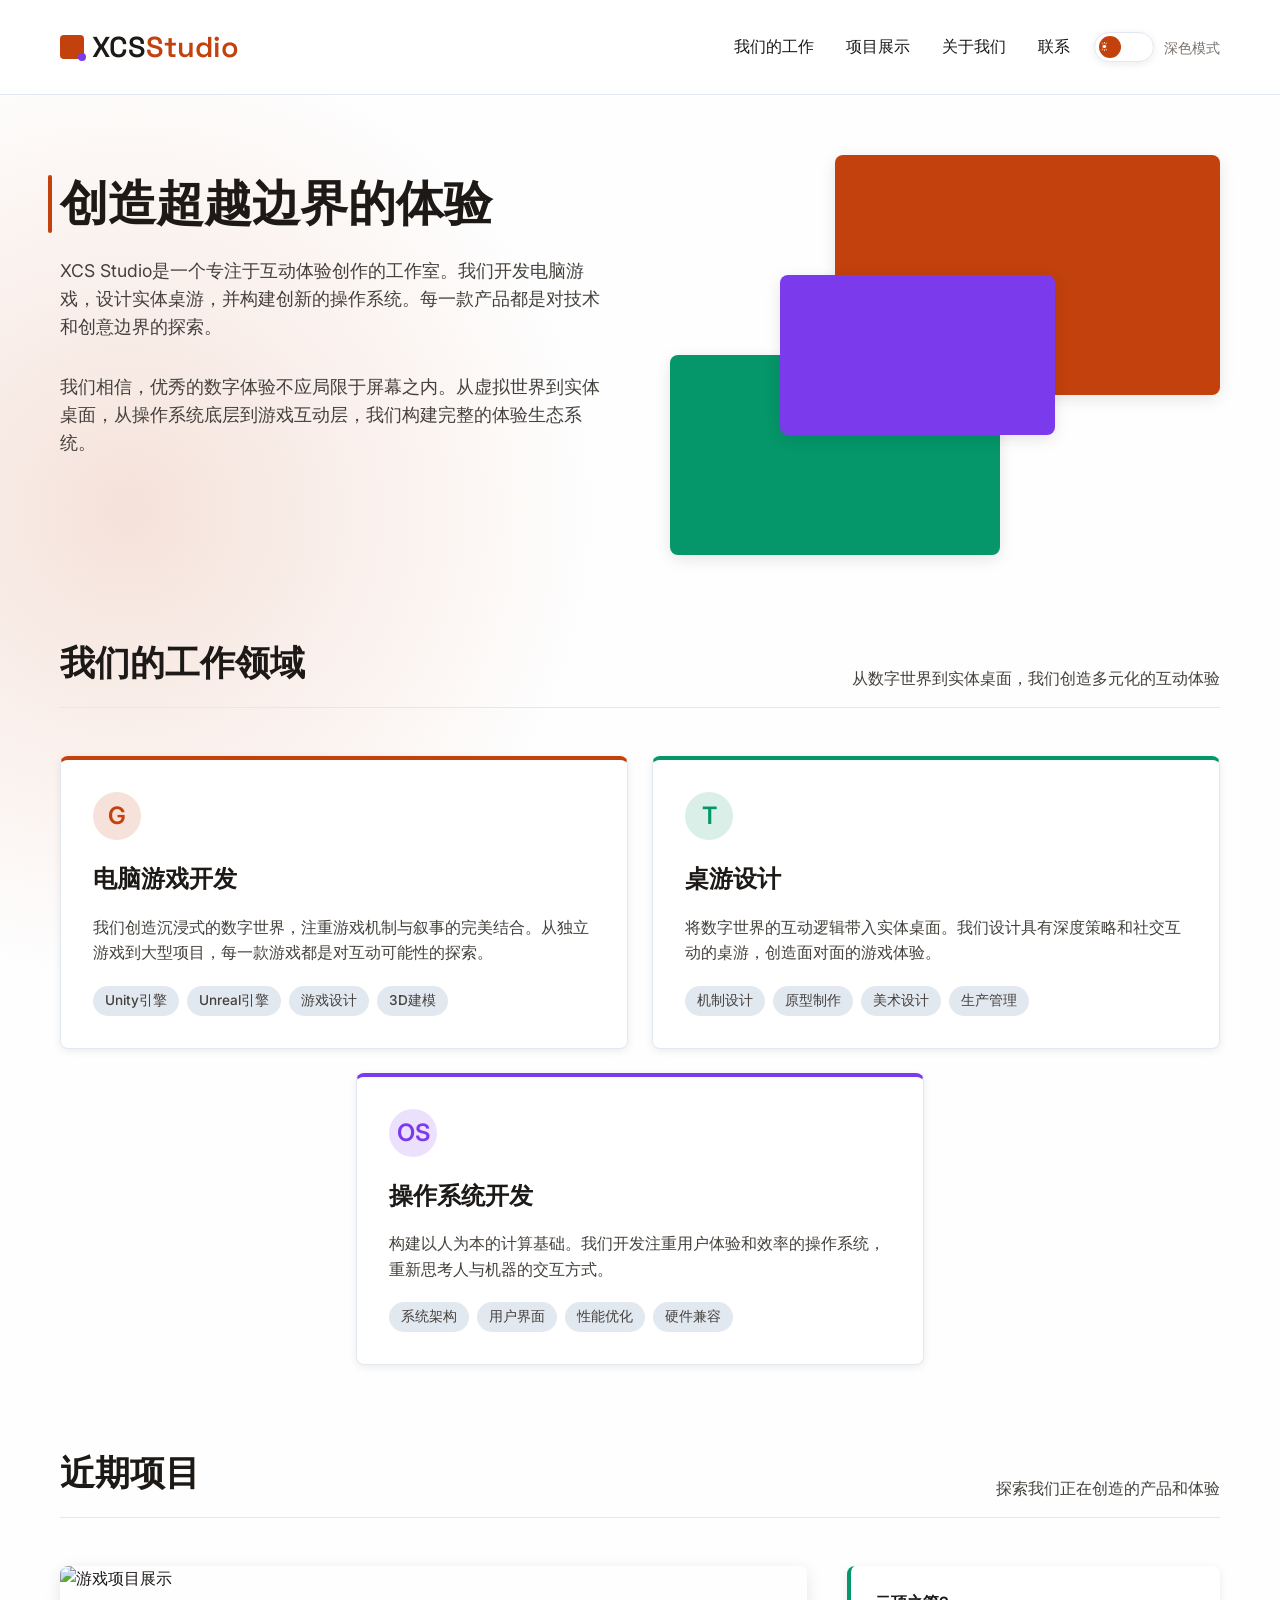
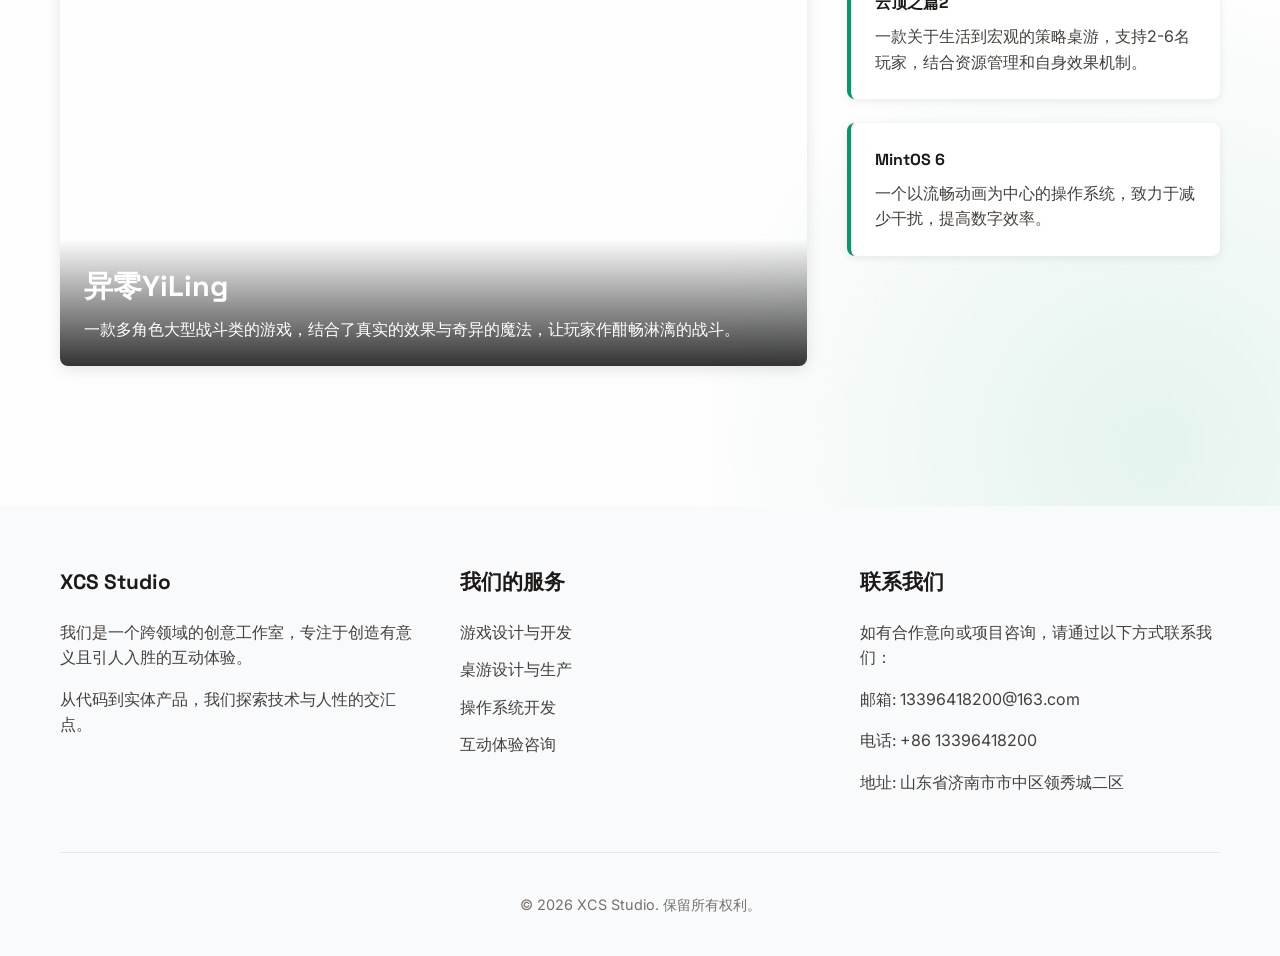
==== commit 4a2fa17d: "Update index.html" ====
--- a/index.html
+++ b/index.html
@@ -3,22 +3,84 @@
 <head>
     <meta charset="UTF-8">
     <meta name="viewport" content="width=device-width, initial-scale=1.0">
-    <title>XCS Studio - 创意数字体验</title>
-    <link rel="stylesheet" href="https://cdnjs.cloudflare.com/ajax/libs/font-awesome/6.4.0/css/all.min.css">
-    <link rel="stylesheet" href="https://fonts.googleapis.com/css2?family=Poppins:wght@300;400;500;600;700&family=Roboto:wght@300;400;500&display=swap">
+    <title>XCS Studio - 创造超越边界的体验</title>
+    <link rel="stylesheet" href="https://fonts.googleapis.com/css2?family=Inter:wght@300;400;500;600;700&family=Space+Grotesk:wght@400;500;600&display=swap">
     <style>
         :root {
-            --primary-color: #6c63ff;
-            --secondary-color: #4a44c6;
-            --accent-color: #ff6584;
-            --dark-bg: #0f0f1a;
-            --dark-card: #1a1a2e;
-            --dark-border: #2a2a3c;
-            --text-light: #f5f7ff;
-            --text-muted: #b0b0cc;
-            --border-radius: 16px;
-            --box-shadow: 0 8px 30px rgba(0, 0, 0, 0.3);
-            --transition: all 0.3s cubic-bezier(0.4, 0, 0.2, 1);
+            /* 浅色主题变量 */
+            --primary: #c2410c;
+            --primary-dark: #9a3412;
+            --primary-light: #ea580c;
+            --secondary: #059669;
+            --secondary-dark: #047857;
+            --secondary-light: #10b981;
+            --accent: #7c3aed;
+            --accent-dark: #6d28d9;
+            --accent-light: #8b5cf6;
+            
+            --bg-primary: #fefefe;
+            --bg-secondary: #f8fafc;
+            --bg-tertiary: #f1f5f9;
+            
+            --text-primary: #1c1917;
+            --text-secondary: #44403c;
+            --text-tertiary: #78716c;
+            
+            --surface: #ffffff;
+            --surface-hover: #f8fafc;
+            --surface-border: #e2e8f0;
+            
+            --shadow-color: rgba(0, 0, 0, 0.08);
+            --shadow-color-md: rgba(0, 0, 0, 0.1);
+            
+            --border-radius: 8px;
+            --shadow-sm: 0 2px 8px var(--shadow-color);
+            --shadow-md: 0 4px 16px var(--shadow-color-md);
+            
+            /* 深色主题变量 - 默认未激活 */
+            --dark-mode: 0;
+        }
+        
+        /* 深色主题变量定义 */
+        @media (prefers-color-scheme: dark) {
+            :root:not([data-theme="light"]) {
+                --bg-primary: #0f172a;
+                --bg-secondary: #1e293b;
+                --bg-tertiary: #334155;
+                
+                --text-primary: #f8fafc;
+                --text-secondary: #cbd5e1;
+                --text-tertiary: #94a3b8;
+                
+                --surface: #1e293b;
+                --surface-hover: #334155;
+                --surface-border: #475569;
+                
+                --shadow-color: rgba(0, 0, 0, 0.25);
+                --shadow-color-md: rgba(0, 0, 0, 0.35);
+                
+                --dark-mode: 1;
+            }
+        }
+        
+        /* 手动深色模式 */
+        [data-theme="dark"] {
+            --bg-primary: #0f172a;
+            --bg-secondary: #1e293b;
+            --bg-tertiary: #334155;
+            
+            --text-primary: #f8fafc;
+            --text-secondary: #cbd5e1;
+            --text-tertiary: #94a3b8;
+            
+            --surface: #1e293b;
+            --surface-hover: #334155;
+            --surface-border: #475569;
+            
+            --shadow-color: rgba(0, 0, 0, 0.25);
+            --shadow-color-md: rgba(0, 0, 0, 0.35);
+            
+            --dark-mode: 1;
         }
         
         * {
@@ -27,22 +89,27 @@
             box-sizing: border-box;
         }
         
-        html {
-            scroll-behavior: smooth;
-        }
-        
         body {
-            font-family: 'Roboto', sans-serif;
-            color: var(--text-light);
-            background-color: var(--dark-bg);
+            font-family: 'Inter', sans-serif;
             line-height: 1.6;
+            color: var(--text-primary);
+            background-color: var(--bg-primary);
+            background-image: 
+                radial-gradient(circle at 10% 20%, 
+                    rgba(var(--primary-rgb, 194, 65, 12), calc(0.05 * var(--dark-mode, 0) + 0.15 * (1 - var(--dark-mode, 0)))) 0%, 
+                    transparent 20%),
+                radial-gradient(circle at 90% 80%, 
+                    rgba(var(--secondary-rgb, 5, 150, 105), calc(0.03 * var(--dark-mode, 0) + 0.1 * (1 - var(--dark-mode, 0)))) 0%, 
+                    transparent 20%);
             overflow-x: hidden;
-        }
-        
-        h1, h2, h3 {
-            font-family: 'Poppins', sans-serif;
-            font-weight: 600;
-            margin-bottom: 1rem;
+            transition: background-color 0.4s cubic-bezier(0.4, 0, 0.2, 1),
+                        color 0.4s cubic-bezier(0.4, 0, 0.2, 1);
+        }
+        
+        /* 确保对比度符合WCAG AA标准 */
+        .contrast-check {
+            /* 文本与背景对比度检查 */
+            color-scheme: light dark;
         }
         
         .container {
@@ -52,161 +119,754 @@
             padding: 0 20px;
         }
         
-        /* 页面容器 */
-        .page {
-            min-height: 100vh;
-            padding: 100px 0 80px;
+        /* 头部样式 */
+        header {
+            padding: 24px 0;
+            position: sticky;
+            top: 0;
+            z-index: 100;
+            border-bottom: 1px solid var(--surface-border);
+            background-color: rgba(var(--surface-rgb, 255, 255, 255), 0.98);
+            backdrop-filter: blur(10px);
+            transition: transform 0.3s cubic-bezier(0.4, 0, 0.2, 1),
+                        background-color 0.4s cubic-bezier(0.4, 0, 0.2, 1),
+                        border-color 0.4s cubic-bezier(0.4, 0, 0.2, 1);
+        }
+        
+        [data-theme="dark"] header {
+            background-color: rgba(30, 41, 59, 0.95);
+        }
+        
+        .header-hidden {
+            transform: translateY(-100%);
+        }
+        
+        .header-content {
+            display: flex;
+            justify-content: space-between;
+            align-items: center;
+        }
+        
+        .logo {
+            font-family: 'Space Grotesk', sans-serif;
+            font-weight: 600;
+            font-size: 1.8rem;
+            color: var(--text-primary);
+            text-decoration: none;
+            display: flex;
+            align-items: center;
             opacity: 0;
-            transform: translateY(20px);
-            transition: opacity 0.6s, transform 0.6s;
-            display: none;
-        }
-        
-        .page.active {
-            opacity: 1;
-            transform: translateY(0);
-            display: block;
-        }
-        
-        /* 按钮样式 */
-        .btn {
+            animation: fadeInUp 0.6s cubic-bezier(0.4, 0, 0.2, 1) forwards;
+            animation-delay: 0.1s;
+        }
+        
+        .logo span {
+            color: var(--primary);
+        }
+        
+        .logo-icon {
             display: inline-block;
-            padding: 14px 32px;
-            background-color: var(--primary-color);
+            width: 24px;
+            height: 24px;
+            background-color: var(--primary);
+            margin-right: 8px;
+            border-radius: 4px;
+            position: relative;
+            transition: background-color 0.3s ease;
+        }
+        
+        .logo-icon:after {
+            content: "";
+            position: absolute;
+            width: 8px;
+            height: 8px;
+            background-color: var(--accent);
+            border-radius: 50%;
+            bottom: -2px;
+            right: -2px;
+            transition: background-color 0.3s ease;
+        }
+        
+        /* 主题切换按钮 */
+        .theme-toggle {
+            display: flex;
+            align-items: center;
+            margin-left: 24px;
+        }
+        
+        .theme-toggle-btn {
+            background: var(--surface);
+            border: 1px solid var(--surface-border);
+            border-radius: 50px;
+            width: 60px;
+            height: 30px;
+            position: relative;
+            cursor: pointer;
+            transition: all 0.3s cubic-bezier(0.4, 0, 0.2, 1);
+            padding: 0;
+            overflow: hidden;
+            box-shadow: var(--shadow-sm);
+        }
+        
+        .theme-toggle-btn:hover {
+            transform: scale(1.05);
+            box-shadow: var(--shadow-md);
+        }
+        
+        .theme-toggle-btn:before {
+            content: "";
+            position: absolute;
+            top: 50%;
+            left: 4px;
+            transform: translateY(-50%);
+            width: 22px;
+            height: 22px;
+            border-radius: 50%;
+            background-color: var(--primary);
+            transition: all 0.4s cubic-bezier(0.4, 0, 0.2, 1);
+            z-index: 2;
+        }
+        
+        [data-theme="dark"] .theme-toggle-btn:before {
+            left: calc(100% - 26px);
+            background-color: #fbbf24;
+        }
+        
+        .theme-toggle-btn:after {
+            content: "☀";
+            position: absolute;
+            top: 50%;
+            left: 6px;
+            transform: translateY(-50%);
+            font-size: 12px;
             color: white;
-            border: none;
+            z-index: 3;
+            transition: all 0.4s cubic-bezier(0.4, 0, 0.2, 1);
+        }
+        
+        [data-theme="dark"] .theme-toggle-btn:after {
+            content: "☾";
+            left: calc(100% - 24px);
+            color: #1e293b;
+        }
+        
+        .theme-toggle-label {
+            margin-left: 10px;
+            font-size: 0.9rem;
+            color: var(--text-tertiary);
+            font-weight: 500;
+        }
+        
+        nav ul {
+            display: flex;
+            list-style: none;
+        }
+        
+        nav li {
+            margin-left: 32px;
+            opacity: 0;
+            animation: fadeInUp 0.6s cubic-bezier(0.4, 0, 0.2, 1) forwards;
+        }
+        
+        nav li:nth-child(1) { animation-delay: 0.2s; }
+        nav li:nth-child(2) { animation-delay: 0.3s; }
+        nav li:nth-child(3) { animation-delay: 0.4s; }
+        nav li:nth-child(4) { animation-delay: 0.5s; }
+        
+        nav a {
+            text-decoration: none;
+            color: var(--text-primary);
+            font-weight: 500;
+            position: relative;
+            padding: 4px 0;
+            transition: color 0.3s ease;
+        }
+        
+        nav a:after {
+            content: "";
+            position: absolute;
+            bottom: 0;
+            left: 0;
+            width: 0;
+            height: 2px;
+            background-color: var(--primary);
+            transition: width 0.3s ease;
+        }
+        
+        nav a:hover {
+            color: var(--primary);
+        }
+        
+        nav a:hover:after {
+            width: 100%;
+        }
+        
+        /* 主区域 */
+        .main-content {
+            padding: 60px 0;
+        }
+        
+        /* 非传统标题区域 */
+        .intro-section {
+            display: grid;
+            grid-template-columns: 1fr 1fr;
+            gap: 60px;
+            margin-bottom: 80px;
+            align-items: start;
+        }
+        
+        .intro-text {
+            padding-top: 20px;
+            opacity: 0;
+            animation: fadeInLeft 0.8s cubic-bezier(0.4, 0, 0.2, 1) forwards;
+            animation-delay: 0.3s;
+        }
+        
+        .intro-text h1 {
+            font-family: 'Space Grotesk', sans-serif;
+            font-size: 3rem;
+            line-height: 1.2;
+            margin-bottom: 24px;
+            position: relative;
+            color: var(--text-primary);
+        }
+        
+        .intro-text h1:before {
+            content: "";
+            position: absolute;
+            left: -12px;
+            top: 0;
+            height: 100%;
+            width: 4px;
+            background-color: var(--primary);
+            border-radius: 2px;
+            transition: background-color 0.3s ease;
+        }
+        
+        .intro-text p {
+            font-size: 1.1rem;
+            color: var(--text-secondary);
+            margin-bottom: 32px;
+            opacity: 0;
+            animation: fadeInLeft 0.8s cubic-bezier(0.4, 0, 0.2, 1) forwards;
+        }
+        
+        .intro-text p:nth-child(2) { animation-delay: 0.5s; }
+        .intro-text p:nth-child(3) { animation-delay: 0.7s; }
+        
+        .intro-visual {
+            position: relative;
+            opacity: 0;
+            animation: fadeInRight 0.8s cubic-bezier(0.4, 0, 0.2, 1) forwards;
+            animation-delay: 0.5s;
+        }
+        
+        .shape-container {
+            position: relative;
+            height: 400px;
+            width: 100%;
+        }
+        
+        .shape {
+            position: absolute;
             border-radius: var(--border-radius);
-            font-family: 'Poppins', sans-serif;
-            font-weight: 500;
+            box-shadow: var(--shadow-md);
+            transition: transform 0.5s cubic-bezier(0.4, 0, 0.2, 1),
+                        background-color 0.4s cubic-bezier(0.4, 0, 0.2, 1);
+        }
+        
+        .shape-1 {
+            width: 70%;
+            height: 60%;
+            background-color: var(--primary);
+            top: 0;
+            right: 0;
+            z-index: 1;
+            animation: float 6s ease-in-out infinite;
+        }
+        
+        .shape-2 {
+            width: 60%;
+            height: 50%;
+            background-color: var(--secondary);
+            bottom: 0;
+            left: 0;
+            z-index: 2;
+            animation: float 8s ease-in-out infinite;
+            animation-delay: 1s;
+        }
+        
+        .shape-3 {
+            width: 50%;
+            height: 40%;
+            background-color: var(--accent);
+            top: 30%;
+            left: 20%;
+            z-index: 3;
+            animation: float 7s ease-in-out infinite;
+            animation-delay: 2s;
+        }
+        
+        /* 业务区域 */
+        .work-section {
+            margin-bottom: 80px;
+        }
+        
+        .section-header {
+            display: flex;
+            justify-content: space-between;
+            align-items: flex-end;
+            margin-bottom: 48px;
+            padding-bottom: 16px;
+            border-bottom: 1px solid var(--surface-border);
+            opacity: 0;
+            animation: fadeInUp 0.8s cubic-bezier(0.4, 0, 0.2, 1) forwards;
+            animation-delay: 0.6s;
+            transition: border-color 0.3s ease;
+        }
+        
+        .section-title {
+            font-family: 'Space Grotesk', sans-serif;
+            font-size: 2.2rem;
+            font-weight: 600;
+            color: var(--text-primary);
+        }
+        
+        .section-subtitle {
+            color: var(--text-secondary);
+            max-width: 400px;
+        }
+        
+        /* 非对称网格 */
+        .work-grid {
+            display: grid;
+            grid-template-columns: repeat(12, 1fr);
+            grid-template-rows: repeat(2, auto);
+            gap: 24px;
+        }
+        
+        .work-item {
+            border-radius: var(--border-radius);
+            padding: 32px;
+            box-shadow: var(--shadow-sm);
+            border: 1px solid var(--surface-border);
+            transition: transform 0.4s cubic-bezier(0.4, 0, 0.2, 1), 
+                        box-shadow 0.4s cubic-bezier(0.4, 0, 0.2, 1),
+                        border-color 0.3s ease,
+                        background-color 0.4s cubic-bezier(0.4, 0, 0.2, 1);
+            background-color: var(--surface);
+            opacity: 0;
+            animation: fadeInUp 0.6s cubic-bezier(0.4, 0, 0.2, 1) forwards;
             cursor: pointer;
-            transition: var(--transition);
-            text-decoration: none;
-        }
-        
-        .btn:hover {
-            transform: translateY(-3px);
-            background-color: var(--secondary-color);
-        }
-        
-        .btn-outline {
-            background-color: transparent;
-            border: 2px solid var(--primary-color);
-            color: var(--primary-color);
-        }
-        
-        .btn-outline:hover {
-            background-color: var(--primary-color);
-            color: white;
-        }
-        
-        /* 智能侧边栏 */
-        .smart-sidebar {
-            position: fixed;
-            left: 30px;
-            top: 50%;
-            transform: translateY(-50%);
-            z-index: 1000;
-        }
-        
-        .sidebar-toggle {
-            width: 60px;
-            height: 60px;
-            background-color: var(--primary-color);
+            position: relative;
+            overflow: hidden;
+        }
+        
+        .work-item:hover {
+            transform: translateY(-8px) scale(1.02);
+            box-shadow: var(--shadow-md);
+            border-color: var(--primary);
+            background-color: var(--surface-hover);
+        }
+        
+        .work-item:before {
+            content: "";
+            position: absolute;
+            top: 0;
+            left: -100%;
+            width: 100%;
+            height: 2px;
+            background-color: var(--primary);
+            transition: left 0.5s cubic-bezier(0.4, 0, 0.2, 1);
+        }
+        
+        .work-item:hover:before {
+            left: 0;
+        }
+        
+        .work-item-1 {
+            grid-column: 1 / 7;
+            grid-row: 1;
+            border-top: 4px solid var(--primary);
+            animation-delay: 0.7s;
+        }
+        
+        .work-item-2 {
+            grid-column: 7 / 13;
+            grid-row: 1;
+            border-top: 4px solid var(--secondary);
+            animation-delay: 0.9s;
+        }
+        
+        .work-item-3 {
+            grid-column: 4 / 10;
+            grid-row: 2;
+            border-top: 4px solid var(--accent);
+            animation-delay: 1.1s;
+        }
+        
+        .work-icon {
+            width: 48px;
+            height: 48px;
             border-radius: 50%;
             display: flex;
             align-items: center;
             justify-content: center;
+            margin-bottom: 20px;
+            font-size: 1.5rem;
+            font-weight: 600;
+            transition: transform 0.4s cubic-bezier(0.4, 0, 0.2, 1);
+        }
+        
+        .work-item:hover .work-icon {
+            transform: scale(1.1) rotate(5deg);
+        }
+        
+        .work-icon.game {
+            background-color: rgba(194, 65, 12, calc(0.15 + 0.05 * var(--dark-mode, 0)));
+            color: var(--primary);
+        }
+        
+        .work-icon.tabletop {
+            background-color: rgba(5, 150, 105, calc(0.15 + 0.05 * var(--dark-mode, 0)));
+            color: var(--secondary);
+        }
+        
+        .work-icon.os {
+            background-color: rgba(124, 58, 237, calc(0.15 + 0.05 * var(--dark-mode, 0)));
+            color: var(--accent);
+        }
+        
+        .work-item h3 {
+            font-family: 'Space Grotesk', sans-serif;
+            font-size: 1.5rem;
+            margin-bottom: 16px;
+            transition: color 0.3s ease;
+            color: var(--text-primary);
+        }
+        
+        .work-item:hover h3 {
+            color: var(--primary);
+        }
+        
+        .work-item p {
+            color: var(--text-secondary);
+            margin-bottom: 20px;
+        }
+        
+        .work-tags {
+            display: flex;
+            flex-wrap: wrap;
+            gap: 8px;
+        }
+        
+        .tag {
+            padding: 4px 12px;
+            background-color: var(--surface-border);
+            color: var(--text-secondary);
+            border-radius: 20px;
+            font-size: 0.85rem;
+            font-weight: 500;
+            transition: all 0.3s ease;
+        }
+        
+        .work-item:hover .tag {
+            background-color: rgba(194, 65, 12, calc(0.15 + 0.05 * var(--dark-mode, 0)));
+            color: var(--primary);
+            transform: translateY(-2px);
+        }
+        
+        /* 项目展示 */
+        .projects-section {
+            margin-bottom: 80px;
+        }
+        
+        .project-showcase {
+            display: grid;
+            grid-template-columns: 2fr 1fr;
+            gap: 40px;
+            margin-top: 40px;
+        }
+        
+        .project-main {
+            position: relative;
+            overflow: hidden;
+            border-radius: var(--border-radius);
+            box-shadow: var(--shadow-md);
+            height: 400px;
+            opacity: 0;
+            animation: fadeInUp 0.8s cubic-bezier(0.4, 0, 0.2, 1) forwards;
+            animation-delay: 0.8s;
+        }
+        
+        .project-image {
+            width: 100%;
+            height: 100%;
+            object-fit: cover;
+            transition: transform 0.8s cubic-bezier(0.4, 0, 0.2, 1);
+            filter: brightness(calc(1 - 0.2 * var(--dark-mode, 0)));
+        }
+        
+        .project-main:hover .project-image {
+            transform: scale(1.05);
+        }
+        
+        .project-info {
+            position: absolute;
+            bottom: 0;
+            left: 0;
+            right: 0;
+            padding: 24px;
+            background: linear-gradient(to top, 
+                rgba(0, 0, 0, calc(0.8 + 0.1 * var(--dark-mode, 0))), 
+                transparent);
             color: white;
+            transform: translateY(20px);
+            transition: transform 0.5s cubic-bezier(0.4, 0, 0.2, 1);
+            opacity: 0;
+            animation: fadeInUp 0.6s cubic-bezier(0.4, 0, 0.2, 1) forwards;
+            animation-delay: 1.2s;
+        }
+        
+        .project-info h3 {
+            font-family: 'Space Grotesk', sans-serif;
+            font-size: 1.8rem;
+            margin-bottom: 8px;
+        }
+        
+        .project-side {
+            display: flex;
+            flex-direction: column;
+            gap: 24px;
+        }
+        
+        .project-side-item {
+            padding: 24px;
+            border-radius: var(--border-radius);
+            box-shadow: var(--shadow-sm);
+            border-left: 4px solid var(--secondary);
+            background-color: var(--surface);
+            opacity: 0;
+            animation: fadeInRight 0.6s cubic-bezier(0.4, 0, 0.2, 1) forwards;
+            transition: transform 0.3s cubic-bezier(0.4, 0, 0.2, 1),
+                        background-color 0.4s cubic-bezier(0.4, 0, 0.2, 1);
+            cursor: pointer;
+        }
+        
+        .project-side-item:hover {
+            transform: translateX(8px);
+            background-color: var(--surface-hover);
+        }
+        
+        .project-side-item:nth-child(1) {
+            animation-delay: 1s;
+        }
+        
+        .project-side-item:nth-child(2) {
+            animation-delay: 1.1s;
+        }
+        
+        .project-side-item h4 {
+            font-family: 'Space Grotesk', sans-serif;
+            margin-bottom: 8px;
+            color: var(--text-primary);
+        }
+        
+        .project-side-item p {
+            color: var(--text-secondary);
+        }
+        
+        /* 进度条 */
+        .progress-container {
+            position: fixed;
+            top: 0;
+            left: 0;
+            width: 100%;
+            height: 3px;
+            background-color: transparent;
+            z-index: 101;
+        }
+        
+        .progress-bar {
+            height: 100%;
+            background-color: var(--primary);
+            width: 0%;
+            transition: width 0.3s ease;
+        }
+        
+        /* 模态框 */
+        .modal-overlay {
+            position: fixed;
+            top: 0;
+            left: 0;
+            width: 100%;
+            height: 100%;
+            background-color: rgba(0, 0, 0, 0.7);
+            z-index: 1000;
+            display: flex;
+            align-items: center;
+            justify-content: center;
+            opacity: 0;
+            visibility: hidden;
+            transition: opacity 0.4s cubic-bezier(0.4, 0, 0.2, 1), visibility 0.4s;
+        }
+        
+        .modal-overlay.active {
+            opacity: 1;
+            visibility: visible;
+        }
+        
+        .modal {
+            background-color: var(--surface);
+            border-radius: var(--border-radius);
+            padding: 40px;
+            max-width: 600px;
+            width: 90%;
+            max-height: 80vh;
+            overflow-y: auto;
+            transform: translateY(30px);
+            opacity: 0;
+            transition: transform 0.5s cubic-bezier(0.4, 0, 0.2, 1), 
+                        opacity 0.5s,
+                        background-color 0.4s cubic-bezier(0.4, 0, 0.2, 1);
+            box-shadow: 0 20px 60px rgba(0, 0, 0, 0.3);
+            border: 1px solid var(--surface-border);
+        }
+        
+        .modal-overlay.active .modal {
+            transform: translateY(0);
+            opacity: 1;
+        }
+        
+        .modal-header {
+            display: flex;
+            justify-content: space-between;
+            align-items: center;
+            margin-bottom: 20px;
+            padding-bottom: 16px;
+            border-bottom: 1px solid var(--surface-border);
+        }
+        
+        .modal-header h3 {
+            font-family: 'Space Grotesk', sans-serif;
+            color: var(--text-primary);
+        }
+        
+        .modal-close {
+            background: none;
+            border: none;
             font-size: 1.5rem;
             cursor: pointer;
-            box-shadow: var(--box-shadow);
-            transition: transform 0.3s;
-        }
-        
-        .sidebar-toggle:hover {
-            transform: scale(1.1);
-        }
-        
-        .sidebar-panel {
+            color: var(--text-tertiary);
+            transition: color 0.3s ease;
+        }
+        
+        .modal-close:hover {
+            color: var(--primary);
+        }
+        
+        .modal-content {
+            color: var(--text-secondary);
+        }
+        
+        .modal-content h4 {
+            font-family: 'Space Grotesk', sans-serif;
+            color: var(--text-primary);
+            margin: 20px 0 10px;
+        }
+        
+        .modal-content ul {
+            padding-left: 20px;
+            margin-bottom: 15px;
+        }
+        
+        .modal-content li {
+            margin-bottom: 8px;
+            color: var(--text-secondary);
+        }
+        
+        /* 页脚 */
+        footer {
+            background-color: var(--bg-secondary);
+            color: var(--text-primary);
+            padding: 60px 0 40px;
+            opacity: 0;
+            animation: fadeInUp 0.8s cubic-bezier(0.4, 0, 0.2, 1) forwards;
+            animation-delay: 0.5s;
+            transition: background-color 0.4s cubic-bezier(0.4, 0, 0.2, 1),
+                        color 0.4s cubic-bezier(0.4, 0, 0.2, 1);
+        }
+        
+        .footer-content {
+            display: grid;
+            grid-template-columns: repeat(3, 1fr);
+            gap: 40px;
+            margin-bottom: 40px;
+        }
+        
+        .footer-col h3 {
+            font-family: 'Space Grotesk', sans-serif;
+            font-size: 1.3rem;
+            margin-bottom: 20px;
+            color: var(--text-primary);
+        }
+        
+        .footer-col p {
+            color: var(--text-secondary);
+            margin-bottom: 16px;
+        }
+        
+        .footer-links {
+            list-style: none;
+        }
+        
+        .footer-links li {
+            margin-bottom: 12px;
+            opacity: 0;
+            animation: fadeInUp 0.5s cubic-bezier(0.4, 0, 0.2, 1) forwards;
+        }
+        
+        .footer-links li:nth-child(1) { animation-delay: 0.6s; }
+        .footer-links li:nth-child(2) { animation-delay: 0.7s; }
+        .footer-links li:nth-child(3) { animation-delay: 0.8s; }
+        .footer-links li:nth-child(4) { animation-delay: 0.9s; }
+        
+        .footer-links a {
+            color: var(--text-secondary);
+            text-decoration: none;
+            transition: color 0.3s ease;
+            position: relative;
+            padding-left: 0;
+            transition: padding-left 0.3s ease;
+        }
+        
+        .footer-links a:hover {
+            color: var(--primary);
+            padding-left: 8px;
+        }
+        
+        .footer-links a:before {
+            content: "→";
             position: absolute;
-            top: 50%;
-            left: 80px;
-            transform: translateY(-50%);
-            background-color: var(--dark-card);
-            border-radius: var(--border-radius);
-            padding: 25px;
-            box-shadow: var(--box-shadow);
-            border: 1px solid var(--dark-border);
-            width: 0;
+            left: -10px;
             opacity: 0;
-            visibility: hidden;
-            overflow: hidden;
-            transition: all 0.4s;
-        }
-        
-        .sidebar-panel.active {
-            width: 300px;
+            transition: opacity 0.3s ease, left 0.3s ease;
+        }
+        
+        .footer-links a:hover:before {
             opacity: 1;
-            visibility: visible;
-        }
-        
-        .sidebar-nav {
-            display: flex;
-            flex-direction: column;
-            gap: 15px;
-            margin-bottom: 25px;
-        }
-        
-        .sidebar-nav-item {
-            display: flex;
-            align-items: center;
-            gap: 15px;
-            padding: 12px 20px;
-            border-radius: var(--border-radius);
-            color: var(--text-muted);
-            text-decoration: none;
-            font-family: 'Poppins', sans-serif;
-            font-weight: 500;
-            transition: var(--transition);
-            cursor: pointer;
-        }
-        
-        .sidebar-nav-item:hover,
-        .sidebar-nav-item.active {
-            background-color: rgba(108, 99, 255, 0.1);
-            color: var(--primary-color);
-            transform: translateX(5px);
-        }
-        
-        /* 英雄区域 */
-        .hero {
+            left: 0;
+        }
+        
+        .copyright {
             text-align: center;
-        }
-        
-        .hero h1 {
-            font-size: clamp(2rem, 5vw, 3.5rem);
-            margin-bottom: 1.5rem;
-            animation: fadeInUp 0.8s forwards;
-            opacity: 0;
-        }
-        
-        .hero p {
-            font-size: clamp(1rem, 2vw, 1.2rem);
-            margin-bottom: 2.5rem;
-            color: var(--text-muted);
-            animation: fadeInUp 0.8s 0.2s forwards;
-            opacity: 0;
-        }
-        
-        .hero-btns {
-            display: flex;
-            gap: 20px;
-            justify-content: center;
-            animation: fadeInUp 0.8s 0.4s forwards;
-            opacity: 0;
-        }
-        
-        /* 新增动画 */
+            padding-top: 40px;
+            border-top: 1px solid var(--surface-border);
+            color: var(--text-tertiary);
+            font-size: 0.9rem;
+        }
+        
+        /* 动画定义 */
         @keyframes fadeInUp {
             from {
                 opacity: 0;
@@ -218,18 +878,7 @@
             }
         }
         
-        @keyframes float {
-            0%, 100% { transform: translateY(0); }
-            50% { transform: translateY(-10px); }
-        }
-        
-        @keyframes pulse {
-            0% { transform: scale(1); }
-            50% { transform: scale(1.05); }
-            100% { transform: scale(1); }
-        }
-        
-        @keyframes slideInLeft {
+        @keyframes fadeInLeft {
             from {
                 opacity: 0;
                 transform: translateX(-30px);
@@ -240,7 +889,7 @@
             }
         }
         
-        @keyframes slideInRight {
+        @keyframes fadeInRight {
             from {
                 opacity: 0;
                 transform: translateX(30px);
@@ -251,1180 +900,654 @@
             }
         }
         
-        /* 部分标题 */
-        .section-title {
-            text-align: center;
-            margin-bottom: 60px;
-        }
-        
-        .section-title h2 {
-            font-size: clamp(1.8rem, 4vw, 2.5rem);
-            position: relative;
-            display: inline-block;
-        }
-        
-        .section-title h2:after {
-            content: '';
-            position: absolute;
-            bottom: -10px;
-            left: 50%;
-            transform: translateX(-50%);
-            width: 80px;
-            height: 4px;
-            background-color: var(--primary-color);
-            border-radius: 2px;
-        }
-        
-        /* 特色区域 */
-        .features-grid {
-            display: grid;
-            grid-template-columns: repeat(auto-fit, minmax(300px, 1fr));
-            gap: 30px;
-        }
-        
-        .feature-card {
-            background-color: var(--dark-card);
-            border-radius: var(--border-radius);
-            padding: 40px 30px;
-            text-align: center;
-            border: 1px solid var(--dark-border);
-            transition: var(--transition);
-            animation: fadeInUp 0.6s forwards;
-            opacity: 0;
-        }
-        
-        .feature-card:nth-child(1) { animation-delay: 0.1s; }
-        .feature-card:nth-child(2) { animation-delay: 0.2s; }
-        .feature-card:nth-child(3) { animation-delay: 0.3s; }
-        
-        .feature-card:hover {
-            transform: translateY(-10px);
-            box-shadow: 0 15px 40px rgba(0, 0, 0, 0.4);
-        }
-        
-        .feature-icon {
-            font-size: 3.5rem;
-            color: var(--primary-color);
-            margin-bottom: 25px;
-            animation: float 4s ease-in-out infinite;
-        }
-        
-        /* 项目展示 */
-        .projects-grid {
-            display: grid;
-            grid-template-columns: repeat(auto-fill, minmax(300px, 1fr));
-            gap: 30px;
-        }
-        
-        .project-card {
-            background-color: var(--dark-card);
-            border-radius: var(--border-radius);
-            overflow: hidden;
-            transition: var(--transition);
-            border: 1px solid var(--dark-border);
-            animation: fadeInUp 0.6s forwards;
-            opacity: 0;
-        }
-        
-        .project-card:hover {
-            transform: translateY(-10px);
-            box-shadow: 0 15px 40px rgba(0, 0, 0, 0.4);
-        }
-        
-        .project-img {
-            height: 200px;
-            background: linear-gradient(135deg, var(--primary-color), var(--secondary-color));
-            display: flex;
-            align-items: center;
-            justify-content: center;
-            font-size: 3rem;
-            color: white;
-        }
-        
-        .project-content {
-            padding: 25px;
-        }
-        
-        .project-tags {
-            display: flex;
-            flex-wrap: wrap;
-            gap: 10px;
-            margin-top: 15px;
-        }
-        
-        .project-tag {
-            padding: 5px 12px;
-            background-color: rgba(108, 99, 255, 0.1);
-            color: var(--primary-color);
-            border-radius: 20px;
-            font-size: 0.85rem;
-            font-weight: 500;
-        }
-        
-        /* 关于我们 */
-        .about-content {
-            display: grid;
-            grid-template-columns: repeat(auto-fit, minmax(400px, 1fr));
-            gap: 60px;
-            align-items: center;
-        }
-        
-        .about-stats {
-            display: grid;
-            grid-template-columns: repeat(auto-fit, minmax(150px, 1fr));
-            gap: 20px;
-            margin-top: 40px;
-        }
-        
-        .stat-item {
-            text-align: center;
-            padding: 20px;
-            background-color: var(--dark-card);
-            border-radius: var(--border-radius);
-            transition: var(--transition);
-            animation: fadeInUp 0.6s forwards;
-            opacity: 0;
-        }
-        
-        .stat-item:hover {
-            transform: translateY(-5px);
-            box-shadow: var(--box-shadow);
-        }
-        
-        .stat-number {
-            font-size: clamp(2rem, 4vw, 2.5rem);
-            font-weight: 700;
-            color: var(--primary-color);
-            margin-bottom: 5px;
-        }
-        
-        /* 联系区域 */
-        .contact-container {
-            display: grid;
-            grid-template-columns: repeat(auto-fit, minmax(400px, 1fr));
-            gap: 60px;
-        }
-        
-        .contact-info {
-            display: flex;
-            flex-direction: column;
-            gap: 30px;
-        }
-        
-        .contact-item {
-            display: flex;
-            align-items: flex-start;
-            gap: 20px;
-            padding: 20px;
-            background-color: var(--dark-card);
-            border-radius: var(--border-radius);
-            border: 1px solid var(--dark-border);
-            animation: slideInLeft 0.6s forwards;
-            opacity: 0;
-        }
-        
-        .contact-item:nth-child(1) { animation-delay: 0.1s; }
-        .contact-item:nth-child(2) { animation-delay: 0.2s; }
-        .contact-item:nth-child(3) { animation-delay: 0.3s; }
-        
-        .contact-icon {
-            width: 60px;
-            height: 60px;
-            background-color: var(--primary-color);
-            border-radius: 50%;
-            display: flex;
-            align-items: center;
-            justify-content: center;
-            color: white;
-            font-size: 1.5rem;
-            flex-shrink: 0;
-        }
-        
-        .contact-form {
-            background-color: var(--dark-card);
-            border-radius: var(--border-radius);
-            padding: 40px;
-            box-shadow: var(--box-shadow);
-            border: 1px solid var(--dark-border);
-            animation: slideInRight 0.8s forwards;
-            opacity: 0;
-        }
-        
-        .form-group {
-            margin-bottom: 25px;
-        }
-        
-        .form-control {
-            width: 100%;
-            padding: 16px 20px;
-            background-color: rgba(255, 255, 255, 0.05);
-            border: 2px solid var(--dark-border);
-            border-radius: var(--border-radius);
-            color: var(--text-light);
-            font-size: 1rem;
-            transition: var(--transition);
-        }
-        
-        .form-control:focus {
-            outline: none;
-            border-color: var(--primary-color);
-        }
-        
-        /* 页脚 */
-        footer {
-            background-color: var(--dark-card);
-            padding: 70px 0 30px;
-            border-top: 1px solid var(--dark-border);
-        }
-        
-        .footer-content {
-            display: grid;
-            grid-template-columns: repeat(auto-fit, minmax(250px, 1fr));
-            gap: 40px;
-            margin-bottom: 50px;
-        }
-        
-        .footer-logo {
-            font-family: 'Poppins', sans-serif;
-            font-size: 1.8rem;
-            font-weight: 700;
-            margin-bottom: 20px;
-            display: flex;
-            align-items: center;
-            gap: 10px;
-        }
-        
-        .social-icons {
-            display: flex;
-            gap: 15px;
-            margin-top: 20px;
-        }
-        
-        .social-icon {
-            width: 45px;
-            height: 45px;
-            background-color: rgba(255, 255, 255, 0.05);
-            border-radius: 50%;
-            display: flex;
-            align-items: center;
-            justify-content: center;
-            color: white;
-            font-size: 1.2rem;
-            text-decoration: none;
-            transition: var(--transition);
-        }
-        
-        .social-icon:hover {
-            background-color: var(--primary-color);
-            transform: translateY(-5px);
-        }
-        
-        .copyright {
-            text-align: center;
-            padding-top: 30px;
-            border-top: 1px solid var(--dark-border);
-            color: var(--text-muted);
-            font-size: 0.9rem;
-        }
-        
-        /* 自定义右键菜单 */
-        .context-menu {
-            position: fixed;
-            background-color: var(--dark-card);
-            border-radius: var(--border-radius);
-            box-shadow: var(--box-shadow);
-            border: 1px solid var(--dark-border);
-            padding: 10px 0;
-            min-width: 180px;
-            z-index: 2000;
-            opacity: 0;
-            transform: scale(0.95);
-            transition: opacity 0.2s, transform 0.2s;
-            pointer-events: none;
-        }
-        
-        .context-menu.active {
-            opacity: 1;
-            transform: scale(1);
-            pointer-events: all;
-        }
-        
-        .context-menu-item {
-            padding: 12px 20px;
-            color: var(--text-muted);
-            cursor: pointer;
-            transition: var(--transition);
-            display: flex;
-            align-items: center;
-            gap: 12px;
-            font-size: 0.95rem;
-        }
-        
-        .context-menu-item:hover {
-            background-color: rgba(108, 99, 255, 0.1);
-            color: var(--primary-color);
-        }
-        
-        .context-menu-divider {
-            height: 1px;
-            background-color: var(--dark-border);
-            margin: 8px 0;
-        }
-        
-        /* 滚动到顶部按钮 */
-        .scroll-to-top {
-            position: fixed;
-            bottom: 30px;
-            right: 30px;
-            width: 50px;
-            height: 50px;
-            background-color: var(--primary-color);
-            color: white;
-            border-radius: 50%;
-            display: flex;
-            align-items: center;
-            justify-content: center;
-            cursor: pointer;
-            opacity: 0;
-            transform: translateY(20px);
-            transition: all 0.3s;
-            z-index: 999;
-            border: none;
-            font-size: 1.2rem;
-        }
-        
-        .scroll-to-top.visible {
-            opacity: 1;
-            transform: translateY(0);
-        }
-        
-        .scroll-to-top:hover {
-            transform: translateY(-5px);
-            animation: pulse 1s infinite;
-        }
-        
-        /* 团队展示 */
-        .team-grid {
-            display: grid;
-            grid-template-columns: repeat(auto-fit, minmax(280px, 1fr));
-            gap: 30px;
-            margin-top: 40px;
-        }
-        
-        .team-member {
-            background: var(--dark-card);
-            border-radius: var(--border-radius);
-            padding: 30px;
-            text-align: center;
-            border: 1px solid var(--dark-border);
-            transition: var(--transition);
-            animation: fadeInUp 0.6s forwards;
-            opacity: 0;
-        }
-        
-        .team-member:nth-child(1) { animation-delay: 0.1s; }
-        .team-member:nth-child(2) { animation-delay: 0.2s; }
-        .team-member:nth-child(3) { animation-delay: 0.3s; }
-        
-        .team-member:hover {
-            transform: translateY(-10px);
-            box-shadow: var(--box-shadow);
-        }
-        
-        .member-avatar {
-            width: 100px;
-            height: 100px;
-            border-radius: 50%;
-            background: linear-gradient(135deg, var(--primary-color), var(--accent-color));
-            margin: 0 auto 20px;
-            display: flex;
-            align-items: center;
-            justify-content: center;
-            color: white;
-            font-size: 2.5rem;
-            font-weight: bold;
+        @keyframes float {
+            0%, 100% {
+                transform: translateY(0);
+            }
+            50% {
+                transform: translateY(-20px);
+            }
+        }
+        
+        /* 性能优化 - 减少重绘 */
+        .will-change-transform {
+            will-change: transform;
         }
         
         /* 响应式设计 */
         @media (max-width: 992px) {
-            .hero-btns {
+            .intro-section {
+                grid-template-columns: 1fr;
+                gap: 40px;
+            }
+            
+            .shape-container {
+                height: 300px;
+            }
+            
+            .work-item-1,
+            .work-item-2,
+            .work-item-3 {
+                grid-column: 1 / 13;
+            }
+            
+            .work-item-3 {
+                grid-row: 3;
+            }
+            
+            .project-showcase {
+                grid-template-columns: 1fr;
+            }
+            
+            .footer-content {
+                grid-template-columns: repeat(2, 1fr);
+            }
+        }
+        
+        @media (max-width: 768px) {
+            .header-content {
                 flex-direction: column;
-                align-items: center;
-            }
-            
-            .about-content, .contact-container {
+                align-items: flex-start;
+            }
+            
+            nav {
+                margin-top: 20px;
+                width: 100%;
+            }
+            
+            .theme-toggle {
+                margin-left: 0;
+                margin-top: 20px;
+            }
+            
+            nav ul {
+                justify-content: space-between;
+            }
+            
+            nav li {
+                margin-left: 0;
+            }
+            
+            .section-header {
+                flex-direction: column;
+                align-items: flex-start;
+            }
+            
+            .section-subtitle {
+                margin-top: 12px;
+            }
+            
+            .footer-content {
                 grid-template-columns: 1fr;
-            }
-        }
-        
-        @media (max-width: 768px) {
-            .smart-sidebar {
-                left: 15px;
-            }
-            
-            .sidebar-panel.active {
-                width: 280px;
-                left: 70px;
-            }
-            
-            .hero h1 {
-                font-size: 2.4rem;
-            }
-            
-            .scroll-to-top {
-                bottom: 20px;
-                right: 20px;
+                gap: 30px;
+            }
+            
+            .intro-text h1 {
+                font-size: 2.5rem;
             }
         }
         
         @media (max-width: 576px) {
-            .hero h1 {
+            nav ul {
+                flex-wrap: wrap;
+                gap: 16px;
+            }
+            
+            .intro-text h1 {
                 font-size: 2rem;
             }
             
-            .feature-card, .project-card {
-                padding: 30px 20px;
-            }
-            
-            .contact-form {
-                padding: 30px 25px;
-            }
-            
-            .about-stats {
-                grid-template-columns: 1fr;
+            .section-title {
+                font-size: 1.8rem;
+            }
+            
+            .work-item {
+                padding: 24px;
+            }
+            
+            .modal {
+                padding: 24px;
+                width: 95%;
             }
         }
     </style>
 </head>
-<body>
-    <!-- 页面加载进度条 -->
-    <div id="pageProgress"></div>
-    
-    <!-- 自定义右键菜单 -->
-    <div class="context-menu" id="contextMenu">
-        <div class="context-menu-item" data-action="home">
-            <i class="fas fa-home"></i>
-            <span>返回首页</span>
-        </div>
-        <div class="context-menu-item" data-action="projects">
-            <i class="fas fa-project-diagram"></i>
-            <span>查看项目</span>
-        </div>
-        <div class="context-menu-item" data-action="contact">
-            <i class="fas fa-envelope"></i>
-            <span>联系我们</span>
-        </div>
-        <div class="context-menu-divider"></div>
-        <div class="context-menu-item" data-action="theme">
-            <i class="fas fa-moon"></i>
-            <span>切换主题</span>
-        </div>
-        <div class="context-menu-item" data-action="reload">
-            <i class="fas fa-redo"></i>
-            <span>刷新页面</span>
-        </div>
+<body class="contrast-check">
+    <!-- 阅读进度条 -->
+    <div class="progress-container">
+        <div class="progress-bar" id="progressBar"></div>
     </div>
     
-    <!-- 智能侧边栏 -->
-    <div class="smart-sidebar" id="smartSidebar">
-        <div class="sidebar-toggle" id="sidebarToggle">
-            <i class="fas fa-bars"></i>
+    <header id="mainHeader">
+        <div class="container">
+            <div class="header-content">
+                <a href="#" class="logo">
+                    <div class="logo-icon"></div>
+                    XCS <span>Studio</span>
+                </a>
+                <div style="display: flex; align-items: center;">
+                    <nav>
+                        <ul>
+                            <li><a href="#work">我们的工作</a></li>
+                            <li><a href="#projects">项目展示</a></li>
+                            <li><a href="#about">关于我们</a></li>
+                            <li><a href="#contact">联系</a></li>
+                        </ul>
+                    </nav>
+                    <div class="theme-toggle">
+                        <button class="theme-toggle-btn" id="themeToggle" aria-label="切换深色/浅色模式"></button>
+                        <span class="theme-toggle-label" id="themeLabel">深色模式</span>
+                    </div>
+                </div>
+            </div>
         </div>
-        
-        <div class="sidebar-panel" id="sidebarPanel">
-            <div class="sidebar-nav">
-                <a href="#" class="sidebar-nav-item active" data-page="home">
-                    <i class="fas fa-home"></i>
-                    <span>首页</span>
-                </a>
-                <a href="#" class="sidebar-nav-item" data-page="features">
-                    <i class="fas fa-star"></i>
-                    <span>专长领域</span>
-                </a>
-                <a href="#" class="sidebar-nav-item" data-page="projects">
-                    <i class="fas fa-project-diagram"></i>
-                    <span>项目展示</span>
-                </a>
-                <a href="#" class="sidebar-nav-item" data-page="about">
-                    <i class="fas fa-users"></i>
-                    <span>关于我们</span>
-                </a>
-                <a href="#" class="sidebar-nav-item" data-page="contact">
-                    <i class="fas fa-envelope"></i>
-                    <span>联系我们</span>
-                </a>
-                <a href="#" class="sidebar-nav-item" data-page="team">
-                    <i class="fas fa-user-friends"></i>
-                    <span>团队介绍</span>
-                </a>
+    </header>
+
+    <main class="container">
+        <section class="main-content">
+            <div class="intro-section">
+                <div class="intro-text">
+                    <h1>创造超越边界的体验</h1>
+                    <p>XCS Studio是一个专注于互动体验创作的工作室。我们开发电脑游戏，设计实体桌游，并构建创新的操作系统。每一款产品都是对技术和创意边界的探索。</p>
+                    <p>我们相信，优秀的数字体验不应局限于屏幕之内。从虚拟世界到实体桌面，从操作系统底层到游戏互动层，我们构建完整的体验生态系统。</p>
+                </div>
+                <div class="intro-visual">
+                    <div class="shape-container">
+                        <div class="shape shape-1 will-change-transform"></div>
+                        <div class="shape shape-2 will-change-transform"></div>
+                        <div class="shape shape-3 will-change-transform"></div>
+                    </div>
+                </div>
+            </div>
+
+            <section id="work" class="work-section">
+                <div class="section-header">
+                    <h2 class="section-title">我们的工作领域</h2>
+                    <p class="section-subtitle">从数字世界到实体桌面，我们创造多元化的互动体验</p>
+                </div>
+                
+                <div class="work-grid">
+                    <div class="work-item work-item-1" data-modal="game">
+                        <div class="work-icon game">G</div>
+                        <h3>电脑游戏开发</h3>
+                        <p>我们创造沉浸式的数字世界，注重游戏机制与叙事的完美结合。从独立游戏到大型项目，每一款游戏都是对互动可能性的探索。</p>
+                        <div class="work-tags">
+                            <span class="tag">Unity引擎</span>
+                            <span class="tag">Unreal引擎</span>
+                            <span class="tag">游戏设计</span>
+                            <span class="tag">3D建模</span>
+                        </div>
+                    </div>
+                    
+                    <div class="work-item work-item-2" data-modal="tabletop">
+                        <div class="work-icon tabletop">T</div>
+                        <h3>桌游设计</h3>
+                        <p>将数字世界的互动逻辑带入实体桌面。我们设计具有深度策略和社交互动的桌游，创造面对面的游戏体验。</p>
+                        <div class="work-tags">
+                            <span class="tag">机制设计</span>
+                            <span class="tag">原型制作</span>
+                            <span class="tag">美术设计</span>
+                            <span class="tag">生产管理</span>
+                        </div>
+                    </div>
+                    
+                    <div class="work-item work-item-3" data-modal="os">
+                        <div class="work-icon os">OS</div>
+                        <h3>操作系统开发</h3>
+                        <p>构建以人为本的计算基础。我们开发注重用户体验和效率的操作系统，重新思考人与机器的交互方式。</p>
+                        <div class="work-tags">
+                            <span class="tag">系统架构</span>
+                            <span class="tag">用户界面</span>
+                            <span class="tag">性能优化</span>
+                            <span class="tag">硬件兼容</span>
+                        </div>
+                    </div>
+                </div>
+            </section>
+
+            <section id="projects" class="projects-section">
+                <div class="section-header">
+                    <h2 class="section-title">近期项目</h2>
+                    <p class="section-subtitle">探索我们正在创造的产品和体验</p>
+                </div>
+                
+                <div class="project-showcase">
+                    <div class="project-main" data-modal="yiling">
+                        <img src="https://images.unsplash.com/photo-1550745165-9bc0b252726f?ixlib=rb-4.0.3&ixid=M3wxMjA3fDB8MHxwaG90by1wYWdlfHx8fGVufDB8fHx8fA%3D%3D&auto=format&fit=crop&w=1470&q=80" alt="游戏项目展示" class="project-image">
+                        <div class="project-info">
+                            <h3>异零YiLing</h3>
+                            <p>一款多角色大型战斗类的游戏，结合了真实的效果与奇异的魔法，让玩家作酣畅淋漓的战斗。</p>
+                        </div>
+                    </div>
+                    
+                    <div class="project-side">
+                        <div class="project-side-item" data-modal="cloudtop">
+                            <h4>云顶之篇2</h4>
+                            <p>一款关于生活到宏观的策略桌游，支持2-6名玩家，结合资源管理和自身效果机制。</p>
+                        </div>
+                        <div class="project-side-item" data-modal="mintos">
+                            <h4>MintOS 6</h4>
+                            <p>一个以流畅动画为中心的操作系统，致力于减少干扰，提高数字效率。</p>
+                        </div>
+                    </div>
+                </div>
+            </section>
+        </section>
+    </main>
+
+    <footer id="contact">
+        <div class="container">
+            <div class="footer-content">
+                <div class="footer-col">
+                    <h3>XCS Studio</h3>
+                    <p>我们是一个跨领域的创意工作室，专注于创造有意义且引人入胜的互动体验。</p>
+                    <p>从代码到实体产品，我们探索技术与人性的交汇点。</p>
+                </div>
+                
+                <div class="footer-col">
+                    <h3>我们的服务</h3>
+                    <ul class="footer-links">
+                        <li><a href="#" data-modal="game">游戏设计与开发</a></li>
+                        <li><a href="#" data-modal="tabletop">桌游设计与生产</a></li>
+                        <li><a href="#" data-modal="os">操作系统开发</a></li>
+                        <li><a href="#" data-modal="consulting">互动体验咨询</a></li>
+                    </ul>
+                </div>
+                
+                <div class="footer-col">
+                    <h3>联系我们</h3>
+                    <p>如有合作意向或项目咨询，请通过以下方式联系我们：</p>
+                    <p>邮箱: 13396418200@163.com</p>
+                    <p>电话: +86 13396418200</p>
+                    <p>地址: 山东省济南市市中区领秀城二区</p>
+                </div>
+            </div>
+            
+            <div class="copyright">
+                <p>&copy; 2026 XCS Studio. 保留所有权利。</p>
+            </div>
+        </div>
+    </footer>
+
+    <!-- 模态框 -->
+    <div class="modal-overlay" id="modalOverlay">
+        <div class="modal" id="modal">
+            <div class="modal-header">
+                <h3 id="modalTitle">项目详情</h3>
+                <button class="modal-close" id="modalClose">&times;</button>
+            </div>
+            <div class="modal-content" id="modalContent">
+                <p>点击工作项目查看详细信息。</p>
             </div>
         </div>
     </div>
 
-    <!-- 滚动到顶部按钮 -->
-    <button class="scroll-to-top" id="scrollToTop">
-        <i class="fas fa-arrow-up"></i>
-    </button>
-    
-    <!-- 首页 -->
-    <section class="page active" id="homePage">
-        <div class="container hero">
-            <div class="hero-content">
-                <h1>创造非凡的数字体验</h1>
-                <p>XCS Studio是一家专注于桌游、电脑游戏和操作系统开发的多领域创意工作室。我们致力于通过创新设计和精湛技术，为用户带来卓越的数字体验。自2022年成立以来，我们已经完成了40多个项目。</p>
-                <div class="hero-btns">
-                    <a href="#" class="btn" data-page="projects">查看项目</a>
-                    <a href="#" class="btn btn-outline" data-page="contact">联系我们</a>
-                    <a href="#" class="btn btn-outline" data-page="team">认识团队</a>
-                </div>
-            </div>
-        </div>
-    </section>
-
-    <!-- 专长领域 -->
-    <section class="page" id="featuresPage">
-        <div class="container">
-            <div class="section-title">
-                <h2>我们的专长领域</h2>
-                <p>探索我们在多个创意领域的专业知识</p>
-            </div>
-            
-            <div class="features-grid">
-                <div class="feature-card">
-                    <div class="feature-icon">
-                        <i class="fas fa-dice"></i>
-                    </div>
-                    <h3>桌游设计</h3>
-                    <p>创造富有策略性和娱乐性的桌面游戏，结合精美艺术设计和平衡的游戏机制，为玩家带来独特的社交体验。</p>
-                </div>
+    <script>
+        // 性能优化：防抖函数
+        function debounce(func, wait) {
+            let timeout;
+            return function executedFunction(...args) {
+                const later = () => {
+                    clearTimeout(timeout);
+                    func(...args);
+                };
+                clearTimeout(timeout);
+                timeout = setTimeout(later, wait);
+            };
+        }
+        
+        // 性能优化：节流函数
+        function throttle(func, limit) {
+            let inThrottle;
+            return function() {
+                const args = arguments;
+                const context = this;
+                if (!inThrottle) {
+                    func.apply(context, args);
+                    inThrottle = true;
+                    setTimeout(() => inThrottle = false, limit);
+                }
+            };
+        }
+        
+        document.addEventListener('DOMContentLoaded', function() {
+            // 获取元素
+            const progressBar = document.getElementById('progressBar');
+            const mainHeader = document.getElementById('mainHeader');
+            const modalOverlay = document.getElementById('modalOverlay');
+            const modal = document.getElementById('modal');
+            const modalClose = document.getElementById('modalClose');
+            const modalTitle = document.getElementById('modalTitle');
+            const modalContent = document.getElementById('modalContent');
+            const themeToggle = document.getElementById('themeToggle');
+            const themeLabel = document.getElementById('themeLabel');
+            
+            let lastScrollTop = 0;
+            let headerVisible = true;
+            
+            // 主题切换功能
+            function getCurrentTheme() {
+                return document.documentElement.getAttribute('data-theme') || 
+                       (window.matchMedia('(prefers-color-scheme: dark)').matches ? 'dark' : 'light');
+            }
+            
+            function setTheme(theme) {
+                document.documentElement.setAttribute('data-theme', theme);
+                localStorage.setItem('theme', theme);
                 
-                <div class="feature-card">
-                    <div class="feature-icon">
-                        <i class="fas fa-gamepad"></i>
-                    </div>
-                    <h3>电脑游戏开发</h3>
-                    <p>开发引人入胜的电脑游戏，涵盖多种类型和平台。专注于创新的游戏机制、沉浸式叙事和高质量的视觉效果。</p>
-                </div>
+                // 更新按钮文本
+                themeLabel.textContent = theme === 'dark' ? '浅色模式' : '深色模式';
                 
-                <div class="feature-card">
-                    <div class="feature-icon">
-                        <i class="fas fa-desktop"></i>
-                    </div>
-                    <h3>操作系统设计</h3>
-                    <p>设计和开发用户友好的操作系统，注重性能、安全性和优雅的用户界面，为用户提供流畅的计算体验。</p>
-                </div>
-            </div>
-        </div>
-    </section>
-
-    <!-- 项目展示 -->
-    <section class="page" id="projectsPage">
-        <div class="container">
-            <div class="section-title">
-                <h2>项目展示</h2>
-                <p>探索我们的一些代表性作品</p>
-            </div>
-            
-            <div class="projects-grid" id="projectsGrid">
-                <!-- 项目将通过JavaScript动态加载 -->
-            </div>
-        </div>
-    </section>
-
-    <!-- 关于我们 -->
-    <section class="page" id="aboutPage">
-        <div class="container">
-            <div class="section-title">
-                <h2>关于XCS Studio</h2>
-                <p>我们的故事与历程</p>
-            </div>
-            
-            <div class="about-content">
-                <div class="about-text">
-                    <h2>我们是一个充满激情的创意团队</h2>
-                    <p>XCS Studio成立于2022年，由一群对游戏和软件设计充满热情的专业人士组成。我们相信优秀的设计和技术可以创造出令人难忘的体验。</p>
-                    <p>我们的团队汇集了游戏设计师、软件开发人员、用户体验专家和视觉艺术家，共同致力于在各个创意领域推动创新。</p>
-                    
-                    <div class="about-stats">
-                        <div class="stat-item">
-                            <div class="stat-number">40+</div>
-                            <div class="stat-label">完成项目</div>
-                        </div>
-                        <div class="stat-item">
-                            <div class="stat-number">6</div>
-                            <div class="stat-label">专业成员</div>
-                        </div>
-                        <div class="stat-item">
-                            <div class="stat-number">4</div>
-                            <div class="stat-label">行业奖项</div>
-                        </div>
-                        <div class="stat-item">
-                            <div class="stat-number">50+</div>
-                            <div class="stat-label">满意客户</div>
-                        </div>
-                    </div>
-                </div>
+                // 更新CSS变量
+                document.documentElement.style.setProperty('--dark-mode', theme === 'dark' ? 1 : 0);
+            }
+            
+            function toggleTheme() {
+                const currentTheme = getCurrentTheme();
+                const newTheme = currentTheme === 'dark' ? 'light' : 'dark';
+                setTheme(newTheme);
+            }
+            
+            // 初始化主题
+            const savedTheme = localStorage.getItem('theme');
+            if (savedTheme) {
+                setTheme(savedTheme);
+            } else {
+                // 使用系统偏好
+                const prefersDark = window.matchMedia('(prefers-color-scheme: dark)');
+                setTheme(prefersDark.matches ? 'dark' : 'light');
                 
-                <div class="about-image">
-                    <div style="padding: 30px; background: var(--dark-card); border-radius: var(--border-radius); border: 1px solid var(--dark-border);">
-                        <h3 style="margin-bottom: 20px;">发展历程</h3>
-                        <ul style="list-style: none;">
-                            <li style="margin-bottom: 15px; padding-left: 20px; position: relative;">
-                                <i class="fas fa-circle" style="position: absolute; left: 0; color: var(--primary-color); font-size: 0.8rem;"></i>
-                                <strong>2022.6</strong> - XF Studio成立，为XCS Studio的前身
-                            </li>
-                            <li style="margin-bottom: 15px; padding-left: 20px; position: relative;">
-                                <i class="fas fa-circle" style="position: absolute; left: 0; color: var(--primary-color); font-size: 0.8rem;"></i>
-                                <strong>2023.2</strong> - 扩展至电脑游戏开发领域
-                            </li>
-                            <li style="margin-bottom: 15px; padding-left: 20px; position: relative;">
-                                <i class="fas fa-circle" style="position: absolute; left: 0; color: var(--primary-color); font-size: 0.8rem;"></i>
-                                <strong>2023.8</strong> - 合作成立XCS Studio
-                            </li>
-                            <li style="margin-bottom: 15px; padding-left: 20px; position: relative;">
-                                <i class="fas fa-circle" style="position: absolute; left: 0; color: var(--primary-color); font-size: 0.8rem;"></i>
-                                <strong>2024.10</strong> - 进军操作系统设计领域
-                            </li>
-                            <li style="margin-bottom: 15px; padding-left: 20px; position: relative;">
-                                <i class="fas fa-circle" style="position: absolute; left: 0; color: var(--primary-color); font-size: 0.8rem;"></i>
-                                <strong>2025.7</strong> - 获得3项大奖，发布MintOS 4
-                            </li>
-                            <li style="padding-left: 20px; position: relative;">
-                                <i class="fas fa-circle" style="position: absolute; left: 0; color: var(--primary-color); font-size: 0.8rem;"></i>
-                                <strong>2026.9</strong> - 团队扩展至8人，成立多个分部门
-                            </li>
+                // 监听系统主题变化
+                prefersDark.addEventListener('change', (e) => {
+                    if (!localStorage.getItem('theme')) {
+                        setTheme(e.matches ? 'dark' : 'light');
+                    }
+                });
+            }
+            
+            // 添加主题切换事件
+            themeToggle.addEventListener('click', toggleTheme);
+            
+            // 模态框内容数据
+            const modalData = {
+                game: {
+                    title: "电脑游戏开发",
+                    content: `
+                        <p>我们的游戏开发团队专注于创造沉浸式、互动性强的数字体验。我们不仅开发游戏，还致力于推动游戏设计的边界。</p>
+                        <h4>核心技术：</h4>
+                        <ul>
+                            <li>Unity & Unreal引擎开发</li>
+                            <li>跨平台游戏开发（PC, 移动端，主机）</li>
+                            <li>物理引擎与AI系统集成</li>
+                            <li>实时渲染与优化</li>
                         </ul>
-                    </div>
-                </div>
-            </div>
-        </div>
-    </section>
-
-    <!-- 团队介绍 -->
-    <section class="page" id="teamPage">
-        <div class="container">
-            <div class="section-title">
-                <h2>我们的团队</h2>
-                <p>认识这些才华横溢的创意人才</p>
-            </div>
-            
-            <div class="team-grid">
-                <div class="team-member">
-                    <div class="member-avatar">高</div>
-                    <h3>高诚佑</h3>
-                    <div style="color: var(--primary-color); margin-bottom: 10px;">首席游戏设计师</div>
-                    <p>6年游戏设计经验，擅长策略游戏和叙事设计。精通多种编程语言和框架。负责技术架构和性能优化。</p>
-                </div>
+                        <h4>代表项目：</h4>
+                        <p>异零YiLing - 一款融合了真实物理与奇幻魔法的大型多角色战斗游戏</p>
+                    `
+                },
+                tabletop: {
+                    title: "桌游设计",
+                    content: `
+                        <p>我们将数字游戏的逻辑与实体游戏的社交体验相结合，创造具有深度策略和情感连接的桌面游戏。</p>
+                        <h4>设计流程：</h4>
+                        <ul>
+                            <li>概念设计与原型迭代</li>
+                            <li>机制平衡与玩法测试</li>
+                            <li>美术设计与生产管理</li>
+                            <li>众筹与市场推广</li>
+                        </ul>
+                        <h4>代表项目：</h4>
+                        <p>云顶之篇2 - 一款从微观生活到宏观战略的策略桌游，支持2-6名玩家</p>
+                    `
+                },
+                os: {
+                    title: "操作系统开发",
+                    content: `
+                        <p>我们重新思考人与计算机的交互方式，开发注重效率、美观和用户体验的操作系统。</p>
+                        <h4>技术特点：</h4>
+                        <ul>
+                            <li>微内核架构设计</li>
+                            <li>流畅的动画与过渡效果</li>
+                            <li>高度可定制化界面</li>
+                            <li>低资源消耗与高性能</li>
+                        </ul>
+                        <h4>代表项目：</h4>
+                        <p>MintOS 6 - 一个以流畅动画和工作效率为中心的操作系统</p>
+                    `
+                },
+                yiling: {
+                    title: "异零YiLing",
+                    content: `
+                        <p>异零YiLing是一款多角色大型战斗游戏，融合了真实物理效果与奇幻魔法系统。游戏提供超过20个可玩角色，每个角色都有独特的技能和战斗风格。</p>
+                        <h4>游戏特色：</h4>
+                        <ul>
+                            <li>动态战斗系统：结合连招、格挡和反击机制</li>
+                            <li>元素魔法：火、水、风、土四大元素相互克制</li>
+                            <li>多人合作模式：支持4人合作挑战高难度副本</li>
+                            <li>持续更新：每季度推出新角色和剧情章节</li>
+                        </ul>
+                        <p>目前处于开发阶段，预计2026年秋季发布。</p>
+                    `
+                },
+                cloudtop: {
+                    title: "云顶之篇2",
+                    content: `
+                        <p>云顶之篇2是一款策略桌游，玩家从个体生活决策开始，逐步扩展到城市管理乃至国家战略。游戏包含资源管理、角色发展和区域控制等多种机制。</p>
+                        <h4>游戏特点：</h4>
+                        <ul>
+                            <li>多层级策略：从个人到宏观的决策链</li>
+                            <li>动态事件系统：每局游戏都有独特的事件发生</li>
+                            <li>玩家互动：贸易、联盟与竞争并存</li>
+                            <li>模组支持：允许玩家创建自定义规则和内容</li>
+                        </ul>
+                        <p>预计2025年春季在Kickstarter上启动众筹。</p>
+                    `
+                },
+                mintos: {
+                    title: "MintOS 6",
+                    content: `
+                        <p>MintOS 6是我们最新一代的操作系统，专注于提供无干扰的数字工作环境，同时保持高度的美观和流畅性。</p>
+                        <h4>系统特性：</h4>
+                        <ul>
+                            <li>极速启动：从关机到登录仅需3秒</li>
+                            <li>智能窗口管理：自动优化工作区布局</li>
+                            <li>内置效率工具：笔记、任务管理和时间追踪</li>
+                            <li>跨设备同步：无缝连接手机、平板和电脑</li>
+                        </ul>
+                        <p>MintOS 6目前处于公测阶段，正式版将于2025年夏季发布。</p>
+                    `
+                },
+                consulting: {
+                    title: "互动体验咨询",
+                    content: `
+                        <p>除了自主产品开发，我们还为其他公司提供互动体验设计咨询服务，帮助客户创建引人入胜的数字和实体产品。</p>
+                        <h4>服务内容：</h4>
+                        <ul>
+                            <li>用户体验设计与评估</li>
+                            <li>游戏机制与平衡分析</li>
+                            <li>产品原型设计与测试</li>
+                            <li>市场定位与用户研究</li>
+                        </ul>
+                        <p>我们曾为多家知名公司提供咨询服务，帮助他们提升产品的互动性和用户参与度。</p>
+                    `
+                }
+            };
+            
+            // 进度条更新
+            function updateProgressBar() {
+                const windowHeight = window.innerHeight;
+                const documentHeight = document.documentElement.scrollHeight - windowHeight;
+                const scrolled = window.pageYOffset;
+                const progress = (scrolled / documentHeight) * 100;
+                progressBar.style.width = progress + '%';
+            }
+            
+            // 头部隐藏/显示控制
+            function handleHeaderScroll() {
+                const st = window.pageYOffset || document.documentElement.scrollTop;
                 
-                <div class="team-member">
-                    <div class="member-avatar">崔</div>
-                    <h3>崔俊赫</h3>
-                    <div style="color: var(--primary-color); margin-bottom: 10px;">设计总监</div>
-                    <p>桌游设计专家，其作品获得多个国际奖项。</p>
-                </div>
-                
-                <div class="team-member">
-                    <div class="member-avatar">孙</div>
-                    <h3>孙峻然</h3>
-                    <div style="color: var(--primary-color); margin-bottom: 10px;">流程后端人员</div>
-                    <p>用户体验专家，专注于界面设计和交互流程。为桌游设计了获奖的界面。</p>
-                </div>
-            </div>
-        </div>
-    </section>
-
-    <!-- 联系我们 -->
-    <section class="page" id="contactPage">
-        <div class="container">
-            <div class="section-title">
-                <h2>联系我们</h2>
-                <p>有兴趣与我们合作吗？请随时联系我们</p>
-            </div>
-            
-            <div class="contact-container">
-                <div class="contact-info">
-                    <div class="contact-item">
-                        <div class="contact-icon">
-                            <i class="fas fa-map-marker-alt"></i>
-                        </div>
-                        <div>
-                            <h3>我们的地址</h3>
-                            <p>创意园区数字大道123号<br>创新市, 科技省 567890</p>
-                        </div>
-                    </div>
-                    
-                    <div class="contact-item">
-                        <div class="contact-icon">
-                            <i class="fas fa-phone"></i>
-                        </div>
-                        <div>
-                            <h3>联系电话</h3>
-                            <p>+86 123 4567 8900<br>周一至周五: 9:00 - 18:00</p>
-                        </div>
-                    </div>
-                    
-                    <div class="contact-item">
-                        <div class="contact-icon">
-                            <i class="fas fa-envelope"></i>
-                        </div>
-                        <div>
-                            <h3>电子邮箱</h3>
-                            <p>contact@xcs-studio.com<br>support@xcs-studio.com</p>
-                        </div>
-                    </div>
-                </div>
-                
-                <div class="contact-form">
-                    <form id="contactForm">
-                        <div class="form-group">
-                            <input type="text" class="form-control" placeholder="您的姓名" required>
-                        </div>
-                        
-                        <div class="form-group">
-                            <input type="email" class="form-control" placeholder="电子邮箱" required>
-                        </div>
-                        
-                        <div class="form-group">
-                            <textarea class="form-control" placeholder="您的消息" rows="5" required></textarea>
-                        </div>
-                        
-                        <button type="submit" class="btn" style="width: 100%;">发送消息</button>
-                    </form>
-                </div>
-            </div>
-        </div>
-    </section>
-
-    <!-- 页脚 -->
-    <footer>
-        <div class="container">
-            <div class="footer-content">
-                <div class="footer-about">
-                    <div class="footer-logo">
-                        <i class="fas fa-cube"></i>
-                        XCS Studio
-                    </div>
-                    <p>我们是一个多领域的创意工作室，专注于桌游、电脑游戏和操作系统开发，致力于通过创新技术创造卓越的数字体验。</p>
-                    <div class="social-icons">
-                        <a href="#" class="social-icon"><i class="fab fa-weibo"></i></a>
-                        <a href="#" class="social-icon"><i class="fab fa-weixin"></i></a>
-                        <a href="#" class="social-icon"><i class="fab fa-github"></i></a>
-                        <a href="#" class="social-icon"><i class="fab fa-twitter"></i></a>
-                    </div>
-                </div>
-                
-                <div class="footer-links">
-                    <h3>快速链接</h3>
-                    <ul style="list-style: none;">
-                        <li style="margin-bottom: 10px;"><a href="#" data-page="home" style="color: var(--text-muted); text-decoration: none;">首页</a></li>
-                        <li style="margin-bottom: 10px;"><a href="#" data-page="features" style="color: var(--text-muted); text-decoration: none;">专长领域</a></li>
-                        <li style="margin-bottom: 10px;"><a href="#" data-page="projects" style="color: var(--text-muted); text-decoration: none;">项目展示</a></li>
-                        <li style="margin-bottom: 10px;"><a href="#" data-page="about" style="color: var(--text-muted); text-decoration: none;">关于我们</a></li>
-                        <li style="margin-bottom: 10px;"><a href="#" data-page="team" style="color: var(--text-muted); text-decoration: none;">团队介绍</a></li>
-                        <li><a href="#" data-page="contact" style="color: var(--text-muted); text-decoration: none;">联系我们</a></li>
-                    </ul>
-                </div>
-            </div>
-            
-            <div class="copyright">
-                <p>&copy; 2022-2026 XCS Studio. 保留所有权利.</p>
-            </div>
-        </div>
-    </footer>
-
-    <script>
-        // 项目数据
-        const projectsData = [
-            {
-                id: 1,
-                title: "MintOS 5",
-                description: "基于ScOS内核的现代化操作系统，拥有流畅的动画和超多使用功能，2026年全新升级版本",
-                category: "os",
-                icon: "fas fa-desktop",
-                year: "2026",
-                status: "开发中"
-            },
-            {
-                id: 2,
-                title: "UNO Pro",
-                description: "经典桌游UNO的专业升级版，增加AR互动和在线对战功能",
-                category: "boardgame",
-                icon: "fas fa-dice",
-                year: "2026",
-                status: "已发布"
-            },
-            {
-                id: 3,
-                title: "NovaOS Pro",
-                description: "基于Linux的现代操作系统，专注于用户体验和性能优化，提供直观的界面和强大的工具集",
-                category: "os",
-                icon: "fas fa-laptop",
-                year: "2025",
-                status: "已发布"
-            },
-            {
-                id: 4,
-                title: "幻影都市 Pro",
-                description: "赛博朋克风格的动作角色扮演游戏，玩家在庞大的未来都市中完成任务和探索故事",
-                category: "game",
-                icon: "fas fa-city",
-                year: "2026",
-                status: "开发中"
-            }
-        ];
-
-        // DOM元素缓存
-        const DOM = {
-            pages: document.querySelectorAll('.page'),
-            sidebarNavItems: document.querySelectorAll('.sidebar-nav-item'),
-            sidebarToggle: document.getElementById('sidebarToggle'),
-            sidebarPanel: document.getElementById('sidebarPanel'),
-            projectsGrid: document.getElementById('projectsGrid'),
-            contactForm: document.getElementById('contactForm'),
-            scrollToTop: document.getElementById('scrollToTop'),
-            contextMenu: document.getElementById('contextMenu'),
-            pageProgress: document.getElementById('pageProgress')
-        };
-
-        // 应用状态
-        const state = {
-            currentPage: 'home',
-            sidebarOpen: false
-        };
-
-        // 1. 页面加载进度条
-        function initPageProgress() {
-            window.addEventListener('scroll', () => {
-                const winHeight = document.documentElement.scrollHeight - window.innerHeight;
-                const scrolled = (window.pageYOffset / winHeight) * 100;
-                DOM.pageProgress.style.width = `${scrolled}%`;
-            });
-        }
-
-        // 2. 页面切换
-        function switchPage(pageId) {
-            if (state.currentPage === pageId) return;
-            
-            const currentPage = document.getElementById(`${state.currentPage}Page`);
-            const targetPage = document.getElementById(`${pageId}Page`);
-            
-            if (currentPage && targetPage) {
-                currentPage.classList.remove('active');
-                targetPage.classList.add('active');
-                state.currentPage = pageId;
-                
-                window.scrollTo({
-                    top: 0,
-                    behavior: 'smooth'
-                });
-                
-                updateSidebarNav(pageId);
-                
-                if (pageId === 'projects') {
-                    setTimeout(initProjects, 100);
+                if (st > lastScrollTop && st > 100) {
+                    // 向下滚动，隐藏头部
+                    if (headerVisible) {
+                        mainHeader.classList.add('header-hidden');
+                        headerVisible = false;
+                    }
+                } else if (st < lastScrollTop) {
+                    // 向上滚动，显示头部
+                    if (!headerVisible) {
+                        mainHeader.classList.remove('header-hidden');
+                        headerVisible = true;
+                    }
                 }
                 
-                if (window.innerWidth < 768) {
-                    closeSidebar();
+                lastScrollTop = st <= 0 ? 0 : st;
+            }
+            
+            // 打开模态框
+            function openModal(modalId) {
+                if (modalData[modalId]) {
+                    modalTitle.textContent = modalData[modalId].title;
+                    modalContent.innerHTML = modalData[modalId].content;
+                    modalOverlay.classList.add('active');
+                    
+                    // 阻止背景滚动
+                    document.body.style.overflow = 'hidden';
                 }
             }
-        }
-
-        // 3. 更新侧边栏导航
-        function updateSidebarNav(pageId) {
-            DOM.sidebarNavItems.forEach(item => {
-                item.classList.remove('active');
-                if (item.dataset.page === pageId) {
-                    item.classList.add('active');
-                }
-            });
-        }
-
-        // 4. 初始化项目展示
-        function initProjects() {
-            if (DOM.projectsGrid.children.length > 0) return;
-            
-            DOM.projectsGrid.innerHTML = '';
-            
-            projectsData.forEach((project, index) => {
-                const projectCard = document.createElement('div');
-                projectCard.className = 'project-card';
-                projectCard.style.animationDelay = `${index * 0.1}s`;
-                
-                projectCard.innerHTML = `
-                    <div class="project-img">
-                        <i class="${project.icon}"></i>
-                    </div>
-                    <div class="project-content">
-                        <h3>${project.title}</h3>
-                        <p>${project.description}</p>
-                        <div class="project-tags">
-                            <span class="project-tag">${project.category === 'os' ? '操作系统' : project.category === 'game' ? '电脑游戏' : '桌游'}</span>
-                            <span class="project-tag">${project.year}</span>
-                            <span class="project-tag">${project.status}</span>
-                        </div>
-                    </div>
-                `;
-                
-                DOM.projectsGrid.appendChild(projectCard);
-            });
-        }
-
-        // 5. 切换侧边栏
-        function toggleSidebar() {
-            if (state.sidebarOpen) {
-                closeSidebar();
-            } else {
-                openSidebar();
-            }
-        }
-
-        function openSidebar() {
-            DOM.sidebarPanel.classList.add('active');
-            state.sidebarOpen = true;
-        }
-
-        function closeSidebar() {
-            DOM.sidebarPanel.classList.remove('active');
-            state.sidebarOpen = false;
-        }
-
-        // 6. 表单提交处理
-        function initContactForm() {
-            DOM.contactForm.addEventListener('submit', function(e) {
-                e.preventDefault();
-                const name = this.querySelector('input[type="text"]').value || '用户';
-                showNotification(`谢谢${name}！我们已经收到您的消息，会尽快与您联系。`, 'success');
-                this.reset();
-            });
-        }
-
-        // 7. 显示通知
-        function showNotification(message, type = 'info') {
-            const notification = document.createElement('div');
-            notification.textContent = message;
-            notification.style.cssText = `
-                position: fixed;
-                top: 20px;
-                right: 20px;
-                background: ${type === 'success' ? '#4CAF50' : '#2196F3'};
-                color: white;
-                padding: 12px 20px;
-                border-radius: var(--border-radius);
-                box-shadow: var(--box-shadow);
-                z-index: 9999;
-                transform: translateX(120%);
-                transition: transform 0.3s;
-            `;
-            
-            document.body.appendChild(notification);
-            
-            setTimeout(() => {
-                notification.style.transform = 'translateX(0)';
-            }, 10);
-            
-            setTimeout(() => {
-                notification.style.transform = 'translateX(120%)';
-                setTimeout(() => {
-                    notification.parentNode.removeChild(notification);
-                }, 300);
-            }, 3000);
-        }
-
-        // 8. 初始化页面导航
-        function initPageNavigation() {
-            DOM.sidebarNavItems.forEach(item => {
-                item.addEventListener('click', function(e) {
-                    e.preventDefault();
-                    const pageId = this.dataset.page;
-                    switchPage(pageId);
+            
+            // 关闭模态框
+            function closeModal() {
+                modalOverlay.classList.remove('active');
+                document.body.style.overflow = '';
+            }
+            
+            // 为导航链接添加平滑滚动
+            const navLinks = document.querySelectorAll('nav a');
+            
+            navLinks.forEach(link => {
+                link.addEventListener('click', function(e) {
+                    const href = this.getAttribute('href');
+                    
+                    // 如果是锚点链接
+                    if (href.startsWith('#')) {
+                        e.preventDefault();
+                        const targetId = href.substring(1);
+                        const targetElement = document.getElementById(targetId);
+                        
+                        if (targetElement) {
+                            window.scrollTo({
+                                top: targetElement.offsetTop - 100,
+                                behavior: 'smooth'
+                            });
+                        }
+                    }
                 });
             });
             
-            document.querySelectorAll('[data-page]').forEach(button => {
-                button.addEventListener('click', function(e) {
-                    e.preventDefault();
-                    const pageId = this.dataset.page;
-                    switchPage(pageId);
+            // 为工作项目和项目展示添加点击事件
+            const interactiveItems = document.querySelectorAll('[data-modal]');
+            
+            interactiveItems.forEach(item => {
+                item.addEventListener('click', function() {
+                    const modalId = this.getAttribute('data-modal');
+                    openModal(modalId);
                 });
             });
-        }
-
-        // 9. 点击外部关闭侧边栏
-        function initClickOutside() {
-            document.addEventListener('click', function(e) {
-                if (state.sidebarOpen && 
-                    !DOM.sidebarToggle.contains(e.target) && 
-                    !DOM.sidebarPanel.contains(e.target)) {
-                    closeSidebar();
-                }
-            });
-        }
-
-        // 10. 滚动到顶部功能
-        function initScrollToTop() {
-            window.addEventListener('scroll', () => {
-                if (window.pageYOffset > 300) {
-                    DOM.scrollToTop.classList.add('visible');
-                } else {
-                    DOM.scrollToTop.classList.remove('visible');
-                }
-            });
-            
-            DOM.scrollToTop.addEventListener('click', () => {
-                window.scrollTo({
-                    top: 0,
-                    behavior: 'smooth'
-                });
-            });
-        }
-
-        // 11. 自定义右键菜单
-        function initContextMenu() {
-            document.addEventListener('contextmenu', function(e) {
-                e.preventDefault();
-                showContextMenu(e.clientX, e.clientY);
-            });
-            
-            document.addEventListener('click', function() {
-                hideContextMenu();
-            });
-            
-            DOM.contextMenu.querySelectorAll('.context-menu-item').forEach(item => {
-                item.addEventListener('click', function() {
-                    const action = this.dataset.action;
-                    handleContextMenuAction(action);
-                });
-            });
-        }
-        
-        function showContextMenu(x, y) {
-            const menu = DOM.contextMenu;
-            const viewportWidth = window.innerWidth;
-            const viewportHeight = window.innerHeight;
-            const menuWidth = 180;
-            const menuHeight = 250;
-            
-            let posX = x;
-            let posY = y;
-            
-            if (x + menuWidth > viewportWidth) {
-                posX = viewportWidth - menuWidth - 10;
-            }
-            
-            if (y + menuHeight > viewportHeight) {
-                posY = viewportHeight - menuHeight - 10;
-            }
-            
-            menu.style.left = `${posX}px`;
-            menu.style.top = `${posY}px`;
-            menu.classList.add('active');
-        }
-        
-        function hideContextMenu() {
-            DOM.contextMenu.classList.remove('active');
-        }
-        
-        function handleContextMenuAction(action) {
-            switch(action) {
-                case 'home':
-                    switchPage('home');
-                    break;
-                case 'projects':
-                    switchPage('projects');
-                    break;
-                case 'contact':
-                    switchPage('contact');
-                    break;
-                case 'theme':
-                    toggleTheme();
-                    break;
-                case 'reload':
-                    window.location.reload();
-                    break;
-            }
-        }
-
-        // 12. 主题切换
-        function toggleTheme() {
-            const isLight = document.body.classList.toggle('light-theme');
-            showNotification(`已切换到${isLight ? '浅色' : '深色'}主题`, 'success');
-            localStorage.setItem('theme', isLight ? 'light' : 'dark');
-        }
-
-        // 13. 初始化主题
-        function initTheme() {
-            const savedTheme = localStorage.getItem('theme');
-            if (savedTheme === 'light') {
-                document.body.classList.add('light-theme');
-            }
-        }
-
-        // 14. 初始化数字滚动统计
-        function initAnimatedStats() {
-            const statNumbers = document.querySelectorAll('.stat-number');
-            
-            statNumbers.forEach(stat => {
-                const observer = new IntersectionObserver((entries) => {
-                    entries.forEach(entry => {
-                        if (entry.isIntersecting) {
-                            const target = parseInt(stat.textContent);
-                            const suffix = stat.textContent.replace(/\d+/g, '');
-                            let current = 0;
-                            const increment = target / 20;
-                            
-                            const updateCount = () => {
-                                if (current < target) {
-                                    current += increment;
-                                    stat.textContent = Math.floor(current) + suffix;
-                                    setTimeout(updateCount, 30);
-                                } else {
-                                    stat.textContent = target + suffix;
-                                }
-                            };
-                            
-                            updateCount();
-                            observer.unobserve(entry.target);
-                        }
+            
+            // 形状容器的交互效果
+            const shapeContainer = document.querySelector('.shape-container');
+            
+            if (shapeContainer) {
+                shapeContainer.addEventListener('mouseenter', function() {
+                    const shapes = this.querySelectorAll('.shape');
+                    
+                    shapes.forEach((shape, index) => {
+                        // 为每个形状添加轻微动画
+                        setTimeout(() => {
+                            shape.style.transform = `rotate(${index % 2 === 0 ? '5' : '-5'}deg) scale(1.05)`;
+                        }, index * 100);
                     });
                 });
                 
-                observer.observe(stat);
+                shapeContainer.addEventListener('mouseleave', function() {
+                    const shapes = this.querySelectorAll('.shape');
+                    
+                    shapes.forEach(shape => {
+                        shape.style.transform = '';
+                    });
+                });
+            }
+            
+            // 模态框关闭事件
+            modalClose.addEventListener('click', closeModal);
+            modalOverlay.addEventListener('click', function(e) {
+                if (e.target === modalOverlay) {
+                    closeModal();
+                }
             });
-        }
-
-        // 15. 初始化所有功能
-        function init() {
-            initTheme();
-            initPageProgress();
-            initProjects();
-            initContactForm();
-            initAnimatedStats();
-            
-            DOM.sidebarToggle.addEventListener('click', toggleSidebar);
-            
-            initPageNavigation();
-            initClickOutside();
-            initScrollToTop();
-            initContextMenu();
-            
-            // 初始化数字统计
-            setTimeout(initAnimatedStats, 500);
-            
-            // 为所有卡片添加鼠标悬停动画
-            document.querySelectorAll('.feature-card, .project-card, .team-member').forEach(card => {
-                card.addEventListener('mouseenter', () => {
-                    card.style.transform = 'translateY(-10px)';
+            
+            // 键盘事件：ESC键关闭模态框
+            document.addEventListener('keydown', function(e) {
+                if (e.key === 'Escape' && modalOverlay.classList.contains('active')) {
+                    closeModal();
+                }
+            });
+            
+            // 使用防抖和节流优化滚动事件
+            const throttledScroll = throttle(function() {
+                updateProgressBar();
+                handleHeaderScroll();
+            }, 100);
+            
+            // 初始加载时更新一次进度条
+            updateProgressBar();
+            
+            // 监听滚动事件
+            window.addEventListener('scroll', throttledScroll);
+            
+            // 性能优化：预加载可能需要的资源
+            function preloadImages() {
+                const imageUrls = [
+                    'https://images.unsplash.com/photo-1550745165-9bc0b252726f?ixlib=rb-4.0.3&ixid=M3wxMjA3fDB8MHxwaG90by1wYWdlfHx8fGVufDB8fHx8fA%3D%3D&auto=format&fit=crop&w=1470&q=80'
+                ];
+                
+                imageUrls.forEach(url => {
+                    const img = new Image();
+                    img.src = url;
                 });
-                
-                card.addEventListener('mouseleave', () => {
-                    card.style.transform = 'translateY(0)';
+            }
+            
+            // 页面加载完成后预加载图片
+            window.addEventListener('load', preloadImages);
+            
+            // 性能优化：延迟非关键资源的加载
+            if ('requestIdleCallback' in window) {
+                requestIdleCallback(() => {
+                    // 这里可以加载非关键资源
                 });
+            }
+            
+            // 性能优化：减少布局抖动
+            const workItems = document.querySelectorAll('.work-item');
+            const observerOptions = {
+                root: null,
+                rootMargin: '0px',
+                threshold: 0.1
+            };
+            
+            const observer = new IntersectionObserver((entries) => {
+                entries.forEach(entry => {
+                    if (entry.isIntersecting) {
+                        entry.target.classList.add('observed');
+                        observer.unobserve(entry.target);
+                    }
+                });
+            }, observerOptions);
+            
+            workItems.forEach(item => {
+                observer.observe(item);
             });
-        }
-
-        // 页面加载完成
-        document.addEventListener('DOMContentLoaded', init);
+        });
     </script>
 </body>
 </html>
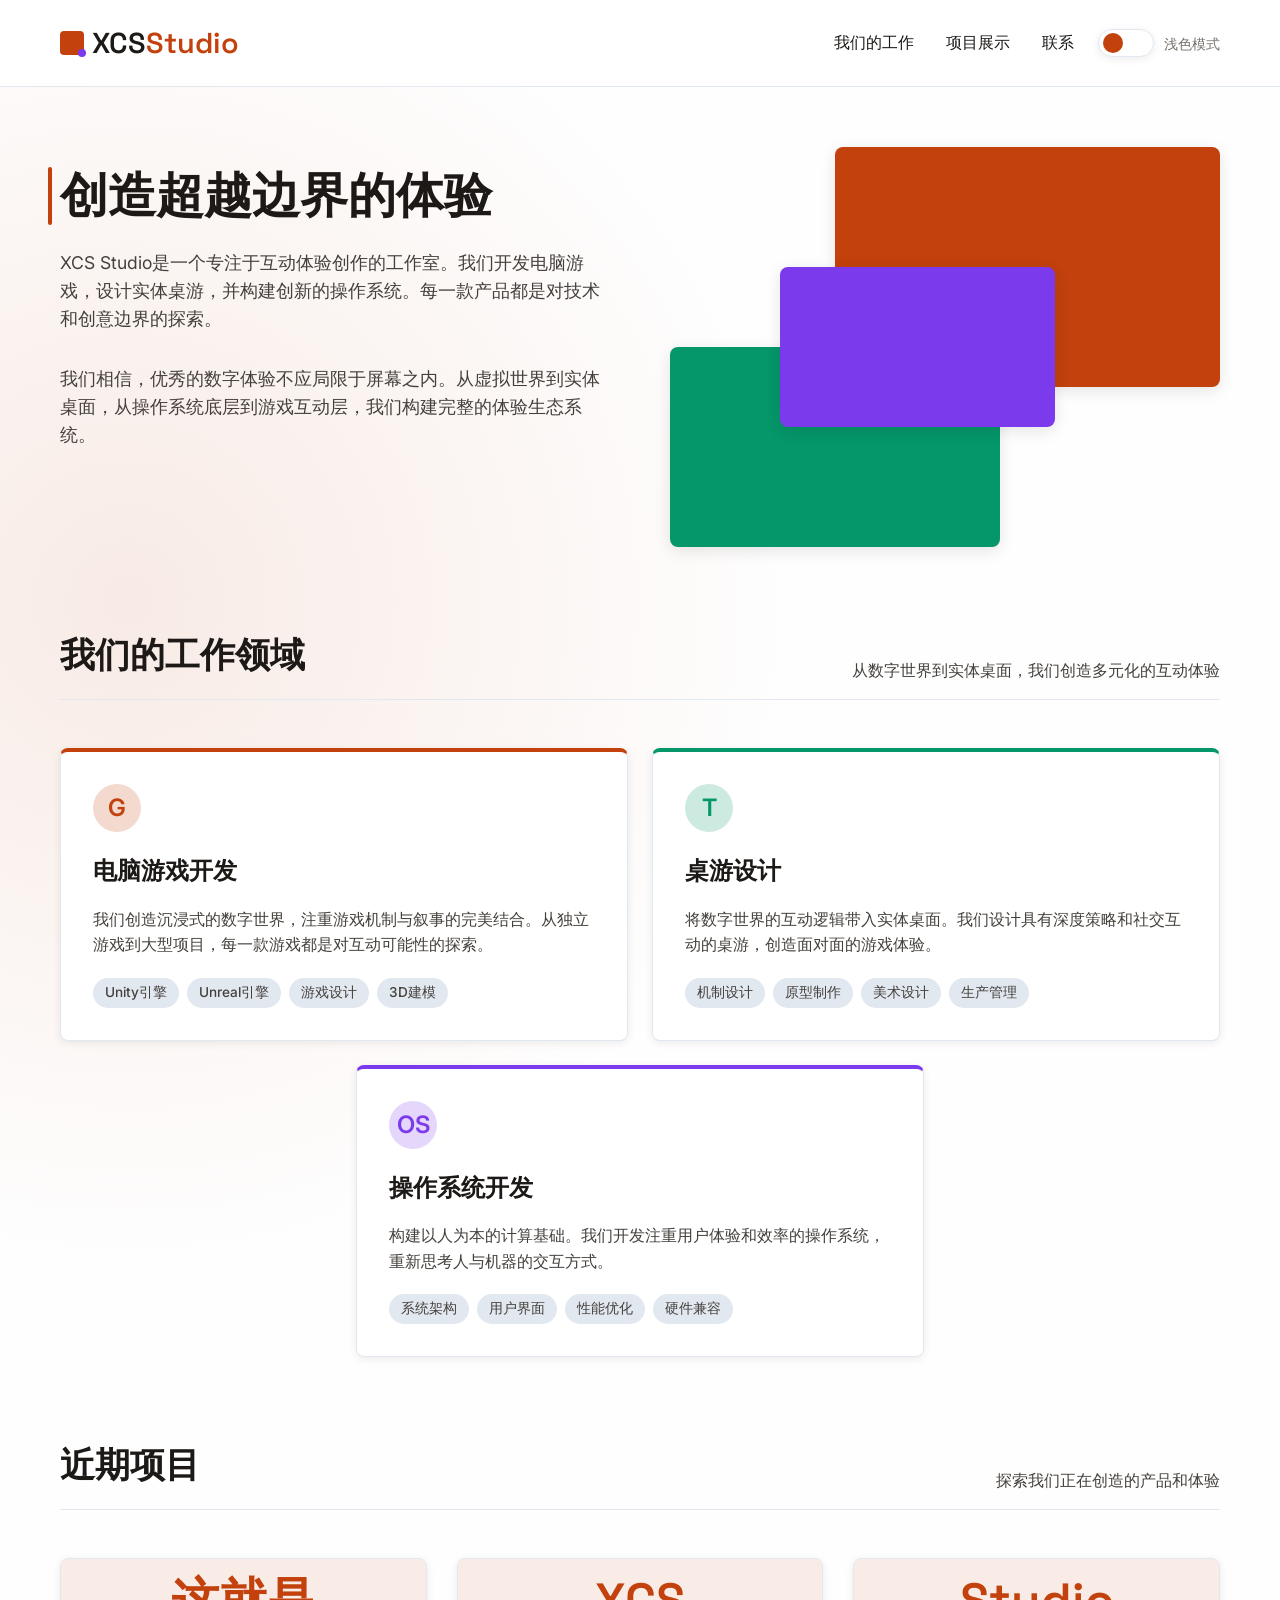
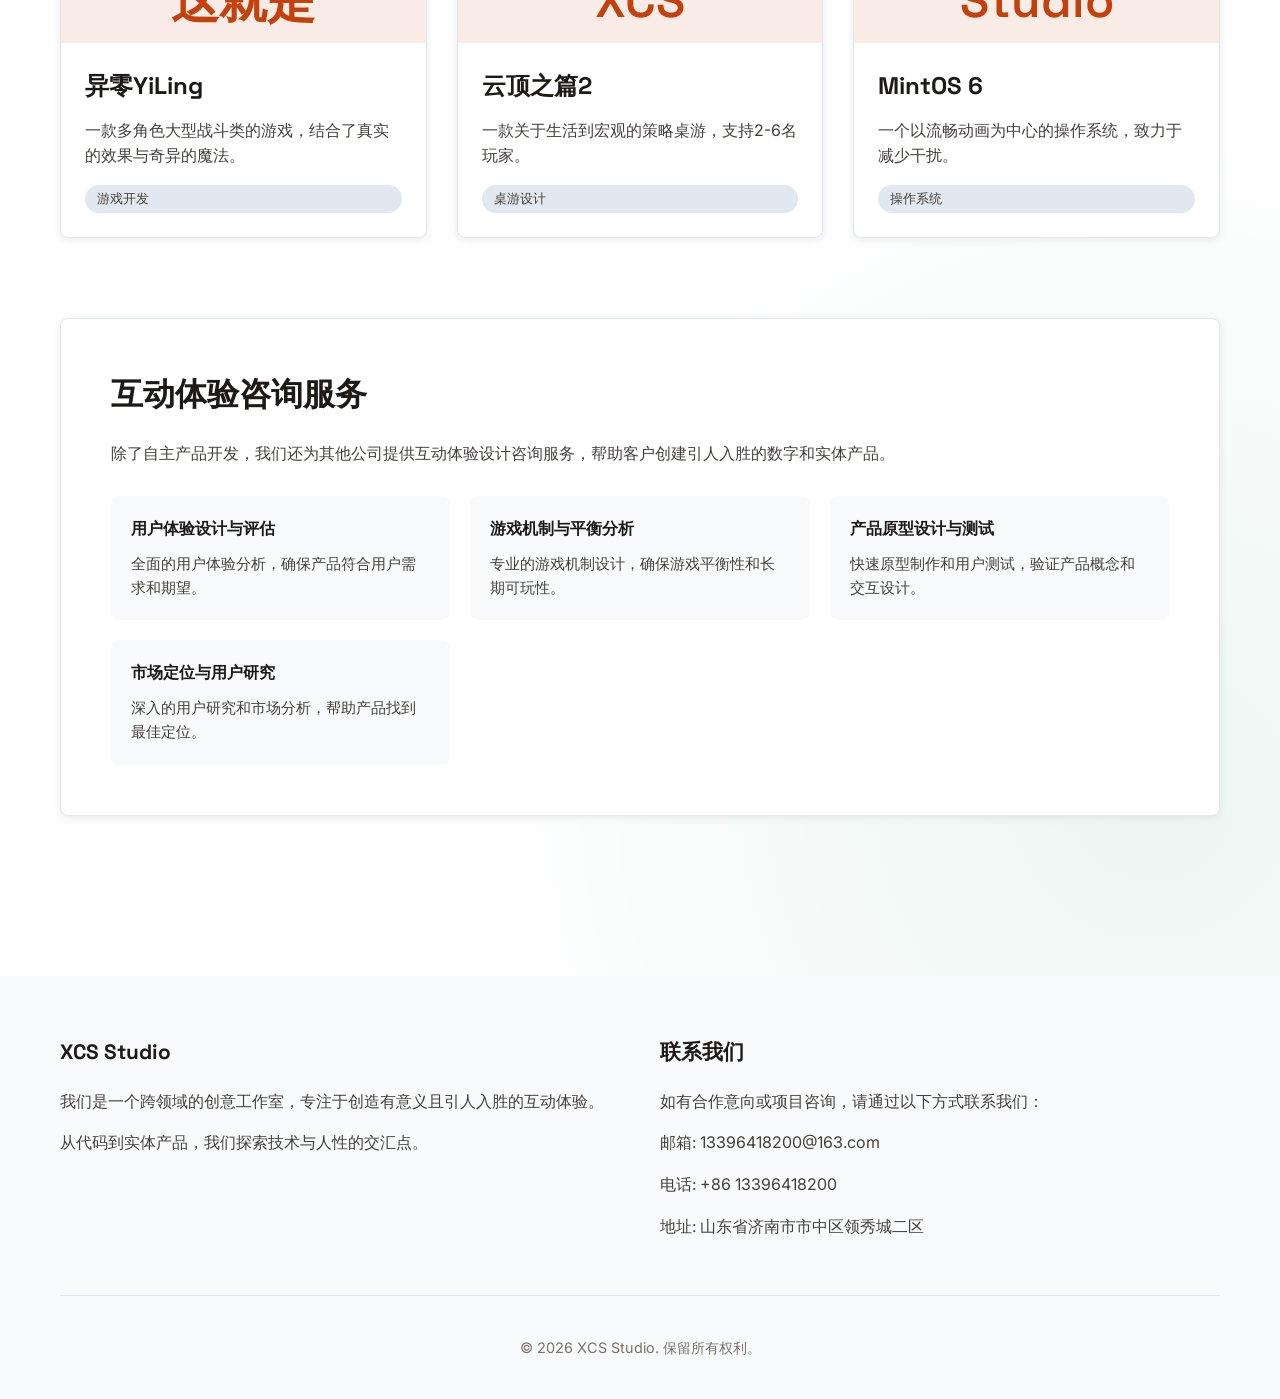
==== commit 994c2455: "Update index.html" ====
--- a/index.html
+++ b/index.html
@@ -6,6 +6,7 @@
     <title>XCS Studio - 创造超越边界的体验</title>
     <link rel="stylesheet" href="https://fonts.googleapis.com/css2?family=Inter:wght@300;400;500;600;700&family=Space+Grotesk:wght@400;500;600&display=swap">
     <style>
+        /* 性能优化：关键CSS内联，非关键CSS异步加载 */
         :root {
             /* 浅色主题变量 */
             --primary: #c2410c;
@@ -37,27 +38,36 @@
             --shadow-sm: 0 2px 8px var(--shadow-color);
             --shadow-md: 0 4px 16px var(--shadow-color-md);
             
+            /* 自定义滚动条变量 */
+            --scrollbar-track: transparent;
+            --scrollbar-thumb: rgba(0, 0, 0, 0.2);
+            --scrollbar-thumb-hover: rgba(0, 0, 0, 0.3);
+            
             /* 深色主题变量 - 默认未激活 */
             --dark-mode: 0;
         }
         
-        /* 深色主题变量定义 */
+        /* 深色主题变量定义 - 更黑的背景 */
         @media (prefers-color-scheme: dark) {
             :root:not([data-theme="light"]) {
-                --bg-primary: #0f172a;
-                --bg-secondary: #1e293b;
-                --bg-tertiary: #334155;
+                --bg-primary: #0a0a0a; /* 更黑的背景 */
+                --bg-secondary: #111827;
+                --bg-tertiary: #1f2937;
                 
                 --text-primary: #f8fafc;
-                --text-secondary: #cbd5e1;
-                --text-tertiary: #94a3b8;
-                
-                --surface: #1e293b;
-                --surface-hover: #334155;
-                --surface-border: #475569;
-                
-                --shadow-color: rgba(0, 0, 0, 0.25);
-                --shadow-color-md: rgba(0, 0, 0, 0.35);
+                --text-secondary: #d1d5db;
+                --text-tertiary: #9ca3af;
+                
+                --surface: #111827;
+                --surface-hover: #1f2937;
+                --surface-border: #374151;
+                
+                --shadow-color: rgba(0, 0, 0, 0.35);
+                --shadow-color-md: rgba(0, 0, 0, 0.45);
+                
+                --scrollbar-track: transparent;
+                --scrollbar-thumb: rgba(255, 255, 255, 0.15);
+                --scrollbar-thumb-hover: rgba(255, 255, 255, 0.25);
                 
                 --dark-mode: 1;
             }
@@ -65,28 +75,64 @@
         
         /* 手动深色模式 */
         [data-theme="dark"] {
-            --bg-primary: #0f172a;
-            --bg-secondary: #1e293b;
-            --bg-tertiary: #334155;
+            --bg-primary: #0a0a0a; /* 更黑的背景 */
+            --bg-secondary: #111827;
+            --bg-tertiary: #1f2937;
             
             --text-primary: #f8fafc;
-            --text-secondary: #cbd5e1;
-            --text-tertiary: #94a3b8;
-            
-            --surface: #1e293b;
-            --surface-hover: #334155;
-            --surface-border: #475569;
-            
-            --shadow-color: rgba(0, 0, 0, 0.25);
-            --shadow-color-md: rgba(0, 0, 0, 0.35);
+            --text-secondary: #d1d5db;
+            --text-tertiary: #9ca3af;
+            
+            --surface: #111827;
+            --surface-hover: #1f2937;
+            --surface-border: #374151;
+            
+            --shadow-color: rgba(0, 0, 0, 0.35);
+            --shadow-color-md: rgba(0, 0, 0, 0.45);
+            
+            --scrollbar-track: transparent;
+            --scrollbar-thumb: rgba(255, 255, 255, 0.15);
+            --scrollbar-thumb-hover: rgba(255, 255, 255, 0.25);
             
             --dark-mode: 1;
         }
         
+        /* 性能优化：精简的初始样式 */
         * {
             margin: 0;
             padding: 0;
             box-sizing: border-box;
+        }
+        
+        /* 自定义滚动条 */
+        ::-webkit-scrollbar {
+            width: 10px;
+            height: 10px;
+        }
+        
+        ::-webkit-scrollbar-track {
+            background: var(--scrollbar-track);
+        }
+        
+        ::-webkit-scrollbar-thumb {
+            background: var(--scrollbar-thumb);
+            border-radius: 5px;
+            transition: background 0.3s ease;
+        }
+        
+        ::-webkit-scrollbar-thumb:hover {
+            background: var(--scrollbar-thumb-hover);
+        }
+        
+        /* Firefox 滚动条 */
+        * {
+            scrollbar-width: thin;
+            scrollbar-color: var(--scrollbar-thumb) var(--scrollbar-track);
+        }
+        
+        html {
+            scroll-behavior: smooth;
+            overflow-x: hidden;
         }
         
         body {
@@ -96,14 +142,16 @@
             background-color: var(--bg-primary);
             background-image: 
                 radial-gradient(circle at 10% 20%, 
-                    rgba(var(--primary-rgb, 194, 65, 12), calc(0.05 * var(--dark-mode, 0) + 0.15 * (1 - var(--dark-mode, 0)))) 0%, 
-                    transparent 20%),
+                    rgba(var(--primary-rgb, 194, 65, 12), calc(0.05 * var(--dark-mode, 0) + 0.1 * (1 - var(--dark-mode, 0)))) 0%, 
+                    transparent 25%),
                 radial-gradient(circle at 90% 80%, 
-                    rgba(var(--secondary-rgb, 5, 150, 105), calc(0.03 * var(--dark-mode, 0) + 0.1 * (1 - var(--dark-mode, 0)))) 0%, 
-                    transparent 20%);
+                    rgba(var(--secondary-rgb, 5, 150, 105), calc(0.03 * var(--dark-mode, 0) + 0.07 * (1 - var(--dark-mode, 0)))) 0%, 
+                    transparent 25%);
             overflow-x: hidden;
-            transition: background-color 0.4s cubic-bezier(0.4, 0, 0.2, 1),
-                        color 0.4s cubic-bezier(0.4, 0, 0.2, 1);
+            transition: background-color 0.3s cubic-bezier(0.4, 0, 0.2, 1),
+                        color 0.3s cubic-bezier(0.4, 0, 0.2, 1);
+            /* 性能优化：减少重绘 */
+            will-change: background-color, color;
         }
         
         /* 确保对比度符合WCAG AA标准 */
@@ -121,20 +169,23 @@
         
         /* 头部样式 */
         header {
-            padding: 24px 0;
+            padding: 20px 0;
             position: sticky;
             top: 0;
             z-index: 100;
             border-bottom: 1px solid var(--surface-border);
-            background-color: rgba(var(--surface-rgb, 255, 255, 255), 0.98);
-            backdrop-filter: blur(10px);
+            background-color: rgba(var(--surface-rgb, 255, 255, 255), 0.97);
+            backdrop-filter: blur(12px) saturate(180%);
             transition: transform 0.3s cubic-bezier(0.4, 0, 0.2, 1),
-                        background-color 0.4s cubic-bezier(0.4, 0, 0.2, 1),
-                        border-color 0.4s cubic-bezier(0.4, 0, 0.2, 1);
+                        background-color 0.3s cubic-bezier(0.4, 0, 0.2, 1),
+                        border-color 0.3s cubic-bezier(0.4, 0, 0.2, 1);
+            /* 性能优化：GPU加速 */
+            transform: translateZ(0);
+            will-change: transform, background-color, border-color;
         }
         
         [data-theme="dark"] header {
-            background-color: rgba(30, 41, 59, 0.95);
+            background-color: rgba(17, 24, 39, 0.95);
         }
         
         .header-hidden {
@@ -187,7 +238,7 @@
             transition: background-color 0.3s ease;
         }
         
-        /* 主题切换按钮 */
+        /* 主题切换按钮 - 修正标签逻辑 */
         .theme-toggle {
             display: flex;
             align-items: center;
@@ -198,8 +249,8 @@
             background: var(--surface);
             border: 1px solid var(--surface-border);
             border-radius: 50px;
-            width: 60px;
-            height: 30px;
+            width: 56px;
+            height: 28px;
             position: relative;
             cursor: pointer;
             transition: all 0.3s cubic-bezier(0.4, 0, 0.2, 1);
@@ -219,35 +270,17 @@
             top: 50%;
             left: 4px;
             transform: translateY(-50%);
-            width: 22px;
-            height: 22px;
+            width: 20px;
+            height: 20px;
             border-radius: 50%;
             background-color: var(--primary);
-            transition: all 0.4s cubic-bezier(0.4, 0, 0.2, 1);
+            transition: all 0.3s cubic-bezier(0.4, 0, 0.2, 1);
             z-index: 2;
         }
         
         [data-theme="dark"] .theme-toggle-btn:before {
-            left: calc(100% - 26px);
+            left: calc(100% - 24px);
             background-color: #fbbf24;
-        }
-        
-        .theme-toggle-btn:after {
-            content: "☀";
-            position: absolute;
-            top: 50%;
-            left: 6px;
-            transform: translateY(-50%);
-            font-size: 12px;
-            color: white;
-            z-index: 3;
-            transition: all 0.4s cubic-bezier(0.4, 0, 0.2, 1);
-        }
-        
-        [data-theme="dark"] .theme-toggle-btn:after {
-            content: "☾";
-            left: calc(100% - 24px);
-            color: #1e293b;
         }
         
         .theme-toggle-label {
@@ -372,7 +405,7 @@
             border-radius: var(--border-radius);
             box-shadow: var(--shadow-md);
             transition: transform 0.5s cubic-bezier(0.4, 0, 0.2, 1),
-                        background-color 0.4s cubic-bezier(0.4, 0, 0.2, 1);
+                        background-color 0.5s cubic-bezier(0.4, 0, 0.2, 1);
         }
         
         .shape-1 {
@@ -453,7 +486,7 @@
             transition: transform 0.4s cubic-bezier(0.4, 0, 0.2, 1), 
                         box-shadow 0.4s cubic-bezier(0.4, 0, 0.2, 1),
                         border-color 0.3s ease,
-                        background-color 0.4s cubic-bezier(0.4, 0, 0.2, 1);
+                        background-color 0.5s cubic-bezier(0.4, 0, 0.2, 1);
             background-color: var(--surface);
             opacity: 0;
             animation: fadeInUp 0.6s cubic-bezier(0.4, 0, 0.2, 1) forwards;
@@ -523,17 +556,17 @@
         }
         
         .work-icon.game {
-            background-color: rgba(194, 65, 12, calc(0.15 + 0.05 * var(--dark-mode, 0)));
+            background-color: rgba(194, 65, 12, calc(0.2 + 0.1 * var(--dark-mode, 0)));
             color: var(--primary);
         }
         
         .work-icon.tabletop {
-            background-color: rgba(5, 150, 105, calc(0.15 + 0.05 * var(--dark-mode, 0)));
+            background-color: rgba(5, 150, 105, calc(0.2 + 0.1 * var(--dark-mode, 0)));
             color: var(--secondary);
         }
         
         .work-icon.os {
-            background-color: rgba(124, 58, 237, calc(0.15 + 0.05 * var(--dark-mode, 0)));
+            background-color: rgba(124, 58, 237, calc(0.2 + 0.1 * var(--dark-mode, 0)));
             color: var(--accent);
         }
         
@@ -571,109 +604,221 @@
         }
         
         .work-item:hover .tag {
-            background-color: rgba(194, 65, 12, calc(0.15 + 0.05 * var(--dark-mode, 0)));
+            background-color: rgba(194, 65, 12, calc(0.2 + 0.1 * var(--dark-mode, 0)));
             color: var(--primary);
             transform: translateY(-2px);
         }
         
-        /* 项目展示 */
+        /* 重新设计的项目展示区域 - 移除图片，使用悬停浮窗 */
         .projects-section {
-            margin-bottom: 80px;
-        }
-        
-        .project-showcase {
+            margin-bottom: 100px;
+        }
+        
+        .projects-grid {
             display: grid;
-            grid-template-columns: 2fr 1fr;
-            gap: 40px;
+            grid-template-columns: repeat(auto-fill, minmax(300px, 1fr));
+            gap: 30px;
             margin-top: 40px;
         }
         
-        .project-main {
+        .project-card {
+            border-radius: var(--border-radius);
+            overflow: hidden;
+            background-color: var(--surface);
+            box-shadow: var(--shadow-sm);
+            border: 1px solid var(--surface-border);
+            transition: all 0.3s cubic-bezier(0.4, 0, 0.2, 1);
             position: relative;
-            overflow: hidden;
-            border-radius: var(--border-radius);
-            box-shadow: var(--shadow-md);
-            height: 400px;
-            opacity: 0;
-            animation: fadeInUp 0.8s cubic-bezier(0.4, 0, 0.2, 1) forwards;
-            animation-delay: 0.8s;
-        }
-        
-        .project-image {
-            width: 100%;
-            height: 100%;
-            object-fit: cover;
-            transition: transform 0.8s cubic-bezier(0.4, 0, 0.2, 1);
-            filter: brightness(calc(1 - 0.2 * var(--dark-mode, 0)));
-        }
-        
-        .project-main:hover .project-image {
-            transform: scale(1.05);
-        }
-        
-        .project-info {
-            position: absolute;
-            bottom: 0;
-            left: 0;
-            right: 0;
-            padding: 24px;
-            background: linear-gradient(to top, 
-                rgba(0, 0, 0, calc(0.8 + 0.1 * var(--dark-mode, 0))), 
-                transparent);
-            color: white;
-            transform: translateY(20px);
-            transition: transform 0.5s cubic-bezier(0.4, 0, 0.2, 1);
-            opacity: 0;
-            animation: fadeInUp 0.6s cubic-bezier(0.4, 0, 0.2, 1) forwards;
-            animation-delay: 1.2s;
-        }
-        
-        .project-info h3 {
-            font-family: 'Space Grotesk', sans-serif;
-            font-size: 1.8rem;
-            margin-bottom: 8px;
-        }
-        
-        .project-side {
+            height: 280px;
             display: flex;
             flex-direction: column;
-            gap: 24px;
-        }
-        
-        .project-side-item {
+            cursor: pointer;
+        }
+        
+        .project-card:hover {
+            transform: translateY(-10px);
+            box-shadow: var(--shadow-md);
+            border-color: var(--primary);
+        }
+        
+        /* 移除图片，使用纯色背景和图标 */
+        .project-icon {
+            width: 100%;
+            height: 120px;
+            display: flex;
+            align-items: center;
+            justify-content: center;
+            background-color: rgba(var(--primary-rgb, 194, 65, 12), 0.1);
+            transition: background-color 0.3s ease;
+        }
+        
+        .project-card:hover .project-icon {
+            background-color: rgba(var(--primary-rgb, 194, 65, 12), 0.15);
+        }
+        
+        .project-icon-content {
+            font-size: 3rem;
+            font-weight: 600;
+            color: var(--primary);
+            font-family: 'Space Grotesk', sans-serif;
+        }
+        
+        .project-content {
             padding: 24px;
+            flex-grow: 1;
+            display: flex;
+            flex-direction: column;
+        }
+        
+        .project-content h3 {
+            font-family: 'Space Grotesk', sans-serif;
+            font-size: 1.5rem;
+            margin-bottom: 12px;
+            color: var(--text-primary);
+            transition: color 0.3s ease;
+        }
+        
+        .project-card:hover .project-content h3 {
+            color: var(--primary);
+        }
+        
+        .project-content p {
+            color: var(--text-secondary);
+            margin-bottom: 16px;
+            flex-grow: 1;
+        }
+        
+        .project-type {
+            display: inline-block;
+            padding: 4px 12px;
+            background-color: var(--surface-border);
+            color: var(--text-secondary);
+            border-radius: 20px;
+            font-size: 0.8rem;
+            font-weight: 500;
+            transition: all 0.3s ease;
+        }
+        
+        .project-card:hover .project-type {
+            background-color: rgba(194, 65, 12, calc(0.2 + 0.1 * var(--dark-mode, 0)));
+            color: var(--primary);
+        }
+        
+        /* 悬停浮窗 */
+        .project-hover-modal {
+            position: absolute;
+            top: 100%;
+            left: 50%;
+            transform: translateX(-50%) translateY(10px);
+            width: 320px;
+            background-color: var(--surface);
             border-radius: var(--border-radius);
+            box-shadow: 0 10px 40px rgba(0, 0, 0, 0.2);
+            border: 1px solid var(--surface-border);
+            opacity: 0;
+            visibility: hidden;
+            z-index: 50;
+            transition: opacity 0.2s cubic-bezier(0.4, 0, 0.2, 1), 
+                        visibility 0.2s cubic-bezier(0.4, 0, 0.2, 1),
+                        transform 0.2s cubic-bezier(0.4, 0, 0.2, 1);
+            pointer-events: none;
+        }
+        
+        .project-card:hover .project-hover-modal {
+            opacity: 1;
+            visibility: visible;
+            transform: translateX(-50%) translateY(0);
+            pointer-events: auto;
+        }
+        
+        .project-hover-content {
+            padding: 20px;
+            max-height: 400px;
+            overflow-y: auto;
+        }
+        
+        .project-hover-content h4 {
+            font-family: 'Space Grotesk', sans-serif;
+            margin-bottom: 10px;
+            color: var(--text-primary);
+        }
+        
+        .project-hover-content p, 
+        .project-hover-content li {
+            color: var(--text-secondary);
+            margin-bottom: 8px;
+            font-size: 0.95rem;
+        }
+        
+        .project-hover-content ul {
+            padding-left: 20px;
+            margin-bottom: 15px;
+        }
+        
+        .project-hover-status {
+            display: inline-block;
+            padding: 4px 12px;
+            background-color: rgba(5, 150, 105, 0.15);
+            color: var(--secondary);
+            border-radius: 20px;
+            font-size: 0.8rem;
+            font-weight: 500;
+            margin-top: 10px;
+        }
+        
+        /* 咨询板块 */
+        .consulting-section {
+            margin-top: 80px;
+            padding: 50px;
+            border-radius: var(--border-radius);
+            background-color: var(--surface);
             box-shadow: var(--shadow-sm);
-            border-left: 4px solid var(--secondary);
-            background-color: var(--surface);
-            opacity: 0;
-            animation: fadeInRight 0.6s cubic-bezier(0.4, 0, 0.2, 1) forwards;
-            transition: transform 0.3s cubic-bezier(0.4, 0, 0.2, 1),
-                        background-color 0.4s cubic-bezier(0.4, 0, 0.2, 1);
-            cursor: pointer;
-        }
-        
-        .project-side-item:hover {
-            transform: translateX(8px);
+            border: 1px solid var(--surface-border);
+            transition: background-color 0.5s cubic-bezier(0.4, 0, 0.2, 1),
+                        border-color 0.5s cubic-bezier(0.4, 0, 0.2, 1);
+        }
+        
+        .consulting-section h2 {
+            font-family: 'Space Grotesk', sans-serif;
+            font-size: 2rem;
+            margin-bottom: 20px;
+            color: var(--text-primary);
+        }
+        
+        .consulting-section p {
+            color: var(--text-secondary);
+            margin-bottom: 20px;
+            max-width: 800px;
+        }
+        
+        .consulting-features {
+            display: grid;
+            grid-template-columns: repeat(auto-fill, minmax(250px, 1fr));
+            gap: 20px;
+            margin-top: 30px;
+        }
+        
+        .consulting-feature {
+            padding: 20px;
             background-color: var(--surface-hover);
-        }
-        
-        .project-side-item:nth-child(1) {
-            animation-delay: 1s;
-        }
-        
-        .project-side-item:nth-child(2) {
-            animation-delay: 1.1s;
-        }
-        
-        .project-side-item h4 {
+            border-radius: var(--border-radius);
+            transition: background-color 0.3s ease;
+        }
+        
+        .consulting-feature:hover {
+            background-color: rgba(194, 65, 12, calc(0.1 + 0.05 * var(--dark-mode, 0)));
+        }
+        
+        .consulting-feature h4 {
             font-family: 'Space Grotesk', sans-serif;
-            margin-bottom: 8px;
+            margin-bottom: 10px;
             color: var(--text-primary);
         }
         
-        .project-side-item p {
+        .consulting-feature p {
             color: var(--text-secondary);
+            font-size: 0.95rem;
+            margin-bottom: 0;
         }
         
         /* 进度条 */
@@ -694,112 +839,18 @@
             transition: width 0.3s ease;
         }
         
-        /* 模态框 */
-        .modal-overlay {
-            position: fixed;
-            top: 0;
-            left: 0;
-            width: 100%;
-            height: 100%;
-            background-color: rgba(0, 0, 0, 0.7);
-            z-index: 1000;
-            display: flex;
-            align-items: center;
-            justify-content: center;
-            opacity: 0;
-            visibility: hidden;
-            transition: opacity 0.4s cubic-bezier(0.4, 0, 0.2, 1), visibility 0.4s;
-        }
-        
-        .modal-overlay.active {
-            opacity: 1;
-            visibility: visible;
-        }
-        
-        .modal {
-            background-color: var(--surface);
-            border-radius: var(--border-radius);
-            padding: 40px;
-            max-width: 600px;
-            width: 90%;
-            max-height: 80vh;
-            overflow-y: auto;
-            transform: translateY(30px);
-            opacity: 0;
-            transition: transform 0.5s cubic-bezier(0.4, 0, 0.2, 1), 
-                        opacity 0.5s,
-                        background-color 0.4s cubic-bezier(0.4, 0, 0.2, 1);
-            box-shadow: 0 20px 60px rgba(0, 0, 0, 0.3);
-            border: 1px solid var(--surface-border);
-        }
-        
-        .modal-overlay.active .modal {
-            transform: translateY(0);
-            opacity: 1;
-        }
-        
-        .modal-header {
-            display: flex;
-            justify-content: space-between;
-            align-items: center;
-            margin-bottom: 20px;
-            padding-bottom: 16px;
-            border-bottom: 1px solid var(--surface-border);
-        }
-        
-        .modal-header h3 {
-            font-family: 'Space Grotesk', sans-serif;
-            color: var(--text-primary);
-        }
-        
-        .modal-close {
-            background: none;
-            border: none;
-            font-size: 1.5rem;
-            cursor: pointer;
-            color: var(--text-tertiary);
-            transition: color 0.3s ease;
-        }
-        
-        .modal-close:hover {
-            color: var(--primary);
-        }
-        
-        .modal-content {
-            color: var(--text-secondary);
-        }
-        
-        .modal-content h4 {
-            font-family: 'Space Grotesk', sans-serif;
-            color: var(--text-primary);
-            margin: 20px 0 10px;
-        }
-        
-        .modal-content ul {
-            padding-left: 20px;
-            margin-bottom: 15px;
-        }
-        
-        .modal-content li {
-            margin-bottom: 8px;
-            color: var(--text-secondary);
-        }
-        
         /* 页脚 */
         footer {
             background-color: var(--bg-secondary);
             color: var(--text-primary);
             padding: 60px 0 40px;
-            opacity: 0;
-            animation: fadeInUp 0.8s cubic-bezier(0.4, 0, 0.2, 1) forwards;
-            animation-delay: 0.5s;
-            transition: background-color 0.4s cubic-bezier(0.4, 0, 0.2, 1),
-                        color 0.4s cubic-bezier(0.4, 0, 0.2, 1);
+            transition: background-color 0.5s cubic-bezier(0.4, 0, 0.2, 1),
+                        color 0.5s cubic-bezier(0.4, 0, 0.2, 1);
         }
         
         .footer-content {
             display: grid;
-            grid-template-columns: repeat(3, 1fr);
+            grid-template-columns: repeat(2, 1fr);
             gap: 40px;
             margin-bottom: 40px;
         }
@@ -822,14 +873,7 @@
         
         .footer-links li {
             margin-bottom: 12px;
-            opacity: 0;
-            animation: fadeInUp 0.5s cubic-bezier(0.4, 0, 0.2, 1) forwards;
-        }
-        
-        .footer-links li:nth-child(1) { animation-delay: 0.6s; }
-        .footer-links li:nth-child(2) { animation-delay: 0.7s; }
-        .footer-links li:nth-child(3) { animation-delay: 0.8s; }
-        .footer-links li:nth-child(4) { animation-delay: 0.9s; }
+        }
         
         .footer-links a {
             color: var(--text-secondary);
@@ -866,7 +910,7 @@
             font-size: 0.9rem;
         }
         
-        /* 动画定义 */
+        /* 动画定义 - 提高帧率 */
         @keyframes fadeInUp {
             from {
                 opacity: 0;
@@ -909,9 +953,13 @@
             }
         }
         
-        /* 性能优化 - 减少重绘 */
+        /* 性能优化 - 使用will-change提示浏览器 */
         .will-change-transform {
             will-change: transform;
+        }
+        
+        .will-change-opacity {
+            will-change: opacity;
         }
         
         /* 响应式设计 */
@@ -935,8 +983,8 @@
                 grid-row: 3;
             }
             
-            .project-showcase {
-                grid-template-columns: 1fr;
+            .project-hover-modal {
+                width: 280px;
             }
             
             .footer-content {
@@ -977,6 +1025,24 @@
                 margin-top: 12px;
             }
             
+            .project-hover-modal {
+                position: fixed;
+                top: 50%;
+                left: 50%;
+                transform: translate(-50%, -50%) scale(0.9);
+                width: 90%;
+                max-width: 400px;
+                max-height: 80vh;
+            }
+            
+            .project-card:hover .project-hover-modal {
+                transform: translate(-50%, -50%) scale(1);
+            }
+            
+            .consulting-section {
+                padding: 30px;
+            }
+            
             .footer-content {
                 grid-template-columns: 1fr;
                 gap: 30px;
@@ -1005,9 +1071,24 @@
                 padding: 24px;
             }
             
-            .modal {
-                padding: 24px;
-                width: 95%;
+            .projects-grid {
+                grid-template-columns: 1fr;
+            }
+            
+            .project-card {
+                height: 250px;
+            }
+        }
+        
+        /* 性能优化：减少动画在低性能设备上的负担 */
+        @media (prefers-reduced-motion: reduce) {
+            *,
+            *::before,
+            *::after {
+                animation-duration: 0.01ms !important;
+                animation-iteration-count: 1 !important;
+                transition-duration: 0.01ms !important;
+                scroll-behavior: auto !important;
             }
         }
     </style>
@@ -1030,13 +1111,12 @@
                         <ul>
                             <li><a href="#work">我们的工作</a></li>
                             <li><a href="#projects">项目展示</a></li>
-                            <li><a href="#about">关于我们</a></li>
                             <li><a href="#contact">联系</a></li>
                         </ul>
                     </nav>
                     <div class="theme-toggle">
                         <button class="theme-toggle-btn" id="themeToggle" aria-label="切换深色/浅色模式"></button>
-                        <span class="theme-toggle-label" id="themeLabel">深色模式</span>
+                        <span class="theme-toggle-label" id="themeLabel">浅色模式</span>
                     </div>
                 </div>
             </div>
@@ -1111,23 +1191,142 @@
                     <p class="section-subtitle">探索我们正在创造的产品和体验</p>
                 </div>
                 
-                <div class="project-showcase">
-                    <div class="project-main" data-modal="yiling">
-                        <img src="https://images.unsplash.com/photo-1550745165-9bc0b252726f?ixlib=rb-4.0.3&ixid=M3wxMjA3fDB8MHxwaG90by1wYWdlfHx8fGVufDB8fHx8fA%3D%3D&auto=format&fit=crop&w=1470&q=80" alt="游戏项目展示" class="project-image">
-                        <div class="project-info">
+                <div class="projects-grid">
+                    <!-- 项目1 - 异零YiLing -->
+                    <div class="project-card" data-project="yiling">
+                        <div class="project-icon">
+                            <div class="project-icon-content">这就是</div>
+                        </div>
+                        <div class="project-content">
                             <h3>异零YiLing</h3>
-                            <p>一款多角色大型战斗类的游戏，结合了真实的效果与奇异的魔法，让玩家作酣畅淋漓的战斗。</p>
+                            <p>一款多角色大型战斗类的游戏，结合了真实的效果与奇异的魔法。</p>
+                            <span class="project-type">游戏开发</span>
+                        </div>
+                        
+                        <!-- 悬停浮窗 -->
+                        <div class="project-hover-modal">
+                            <div class="project-hover-content">
+                                <h4>异零YiLing - 大型多角色战斗游戏</h4>
+                                <p>异零YiLing是一款多角色大型战斗游戏，融合了真实物理效果与奇幻魔法系统。游戏提供超过20个可玩角色，每个角色都有独特的技能和战斗风格。</p>
+                                
+                                <h4>游戏特色：</h4>
+                                <ul>
+                                    <li>动态战斗系统：结合连招、格挡和反击机制</li>
+                                    <li>多人合作模式：支持4人合作挑战高难度副本</li>
+                                    <li>持续更新：每季度推出新角色和剧情章节</li>
+                                </ul>
+                                
+                                <h4>技术亮点：</h4>
+                                <ul>
+                                    <li>使用Unreal Engine 5开发，支持光线追踪</li>
+                                    <li>自定义物理引擎，实现真实战斗反馈</li>
+                                    <li>跨平台支持：PC、PlayStation、Xbox</li>
+                                    <li>AI驱动的敌人行为系统</li>
+                                </ul>
+                                
+                                <div class="project-hover-status">开发中 - 预计2027年秋季发布</div>
+                            </div>
                         </div>
                     </div>
                     
-                    <div class="project-side">
-                        <div class="project-side-item" data-modal="cloudtop">
-                            <h4>云顶之篇2</h4>
-                            <p>一款关于生活到宏观的策略桌游，支持2-6名玩家，结合资源管理和自身效果机制。</p>
+                    <!-- 项目2 - 云顶之篇2 -->
+                    <div class="project-card" data-project="cloudtop">
+                        <div class="project-icon">
+                            <div class="project-icon-content">XCS</div>
                         </div>
-                        <div class="project-side-item" data-modal="mintos">
-                            <h4>MintOS 6</h4>
-                            <p>一个以流畅动画为中心的操作系统，致力于减少干扰，提高数字效率。</p>
+                        <div class="project-content">
+                            <h3>云顶之篇2</h3>
+                            <p>一款关于生活到宏观的策略桌游，支持2-6名玩家。</p>
+                            <span class="project-type">桌游设计</span>
+                        </div>
+                        
+                        <!-- 悬停浮窗 -->
+                        <div class="project-hover-modal">
+                            <div class="project-hover-content">
+                                <h4>云顶之篇2 - 策略桌游</h4>
+                                <p>云顶之篇2是一款策略桌游，玩家从个体生活决策开始，逐步扩展到城市管理乃至国家战略。游戏包含资源管理、角色发展和区域控制等多种机制。</p>
+                                
+                                <h4>游戏特点：</h4>
+                                <ul>
+                                    <li>多层级策略：从个人到宏观的决策链</li>
+                                    <li>动态事件系统：每局游戏都有独特的事件发生</li>
+                                    <li>玩家互动：贸易、联盟与竞争并存</li>
+                                    <li>模组支持：允许玩家创建自定义规则和内容</li>
+                                </ul>
+                                
+                                <h4>设计亮点：</h4>
+                                <ul>
+                                    <li>模块化游戏板，支持多种地图配置</li>
+                                    <li>超过200张精美插画的游戏卡牌</li>
+                                    <li>3D打印的高质量游戏组件</li>
+                                    <li>支持2-6名玩家，游戏时长30-60分钟</li>
+                                </ul>
+                                
+                                <div class="project-hover-status">设计阶段 - 预计2026年秋季测试</div>
+                            </div>
+                        </div>
+                    </div>
+                    
+                    <!-- 项目3 - MintOS 6 -->
+                    <div class="project-card" data-project="mintos">
+                        <div class="project-icon">
+                            <div class="project-icon-content">Studio</div>
+                        </div>
+                        <div class="project-content">
+                            <h3>MintOS 6</h3>
+                            <p>一个以流畅动画为中心的操作系统，致力于减少干扰。</p>
+                            <span class="project-type">操作系统</span>
+                        </div>
+                        
+                        <!-- 悬停浮窗 -->
+                        <div class="project-hover-modal">
+                            <div class="project-hover-content">
+                                <h4>MintOS 6 - 下一代操作系统</h4>
+                                <p>MintOS 6是我们最新一代的操作系统，专注于提供无干扰的数字工作环境，同时保持高度的美观和流畅性。</p>
+                                
+                                <h4>系统特性：</h4>
+                                <ul>
+                                    <li>极速启动：从关机到登录仅需3秒</li>
+                                    <li>智能窗口管理：自动优化工作区布局</li>
+                                    <li>内置效率工具：笔记、任务管理和时间追踪</li>
+                                    <li>跨设备同步：无缝连接手机、平板和电脑</li>
+                                </ul>
+                                
+                                <h4>技术亮点：</h4>
+                                <ul>
+                                    <li>微内核架构，提高系统稳定性和安全性</li>
+                                    <li>硬件加速的图形渲染引擎</li>
+                                    <li>AI驱动的系统优化和资源分配</li>
+                                    <li>完全模块化设计，支持自定义扩展</li>
+                                </ul>
+                                
+                                <div class="project-hover-status">公测阶段 - 正式版2026年夏季发布</div>
+                            </div>
+                        </div>
+                    </div>
+                </div>
+                
+                <!-- 咨询板块放在项目展示下方 -->
+                <div class="consulting-section">
+                    <h2>互动体验咨询服务</h2>
+                    <p>除了自主产品开发，我们还为其他公司提供互动体验设计咨询服务，帮助客户创建引人入胜的数字和实体产品。</p>
+                    
+                    <div class="consulting-features">
+                        <div class="consulting-feature">
+                            <h4>用户体验设计与评估</h4>
+                            <p>全面的用户体验分析，确保产品符合用户需求和期望。</p>
+                        </div>
+                        <div class="consulting-feature">
+                            <h4>游戏机制与平衡分析</h4>
+                            <p>专业的游戏机制设计，确保游戏平衡性和长期可玩性。</p>
+                        </div>
+                        <div class="consulting-feature">
+                            <h4>产品原型设计与测试</h4>
+                            <p>快速原型制作和用户测试，验证产品概念和交互设计。</p>
+                        </div>
+                        <div class="consulting-feature">
+                            <h4>市场定位与用户研究</h4>
+                            <p>深入的用户研究和市场分析，帮助产品找到最佳定位。</p>
                         </div>
                     </div>
                 </div>
@@ -1145,16 +1344,6 @@
                 </div>
                 
                 <div class="footer-col">
-                    <h3>我们的服务</h3>
-                    <ul class="footer-links">
-                        <li><a href="#" data-modal="game">游戏设计与开发</a></li>
-                        <li><a href="#" data-modal="tabletop">桌游设计与生产</a></li>
-                        <li><a href="#" data-modal="os">操作系统开发</a></li>
-                        <li><a href="#" data-modal="consulting">互动体验咨询</a></li>
-                    </ul>
-                </div>
-                
-                <div class="footer-col">
                     <h3>联系我们</h3>
                     <p>如有合作意向或项目咨询，请通过以下方式联系我们：</p>
                     <p>邮箱: 13396418200@163.com</p>
@@ -1169,77 +1358,77 @@
         </div>
     </footer>
 
-    <!-- 模态框 -->
-    <div class="modal-overlay" id="modalOverlay">
-        <div class="modal" id="modal">
-            <div class="modal-header">
-                <h3 id="modalTitle">项目详情</h3>
-                <button class="modal-close" id="modalClose">&times;</button>
-            </div>
-            <div class="modal-content" id="modalContent">
-                <p>点击工作项目查看详细信息。</p>
-            </div>
-        </div>
-    </div>
-
     <script>
-        // 性能优化：防抖函数
-        function debounce(func, wait) {
-            let timeout;
-            return function executedFunction(...args) {
-                const later = () => {
+        // 性能优化：使用模块化模式，减少全局变量
+        (function() {
+            'use strict';
+            
+            // 性能优化：防抖函数
+            function debounce(func, wait) {
+                let timeout;
+                return function executedFunction(...args) {
+                    const later = () => {
+                        clearTimeout(timeout);
+                        func(...args);
+                    };
                     clearTimeout(timeout);
-                    func(...args);
+                    timeout = setTimeout(later, wait);
                 };
-                clearTimeout(timeout);
-                timeout = setTimeout(later, wait);
+            }
+            
+            // 性能优化：节流函数（使用requestAnimationFrame提高帧率）
+            function throttle(func) {
+                let running = false;
+                return function() {
+                    if (!running) {
+                        running = true;
+                        requestAnimationFrame(() => {
+                            func.apply(this, arguments);
+                            running = false;
+                        });
+                    }
+                };
+            }
+            
+            // 性能优化：缓存DOM元素
+            const elements = {
+                progressBar: document.getElementById('progressBar'),
+                mainHeader: document.getElementById('mainHeader'),
+                themeToggle: document.getElementById('themeToggle'),
+                themeLabel: document.getElementById('themeLabel')
             };
-        }
-        
-        // 性能优化：节流函数
-        function throttle(func, limit) {
-            let inThrottle;
-            return function() {
-                const args = arguments;
-                const context = this;
-                if (!inThrottle) {
-                    func.apply(context, args);
-                    inThrottle = true;
-                    setTimeout(() => inThrottle = false, limit);
-                }
-            };
-        }
-        
-        document.addEventListener('DOMContentLoaded', function() {
-            // 获取元素
-            const progressBar = document.getElementById('progressBar');
-            const mainHeader = document.getElementById('mainHeader');
-            const modalOverlay = document.getElementById('modalOverlay');
-            const modal = document.getElementById('modal');
-            const modalClose = document.getElementById('modalClose');
-            const modalTitle = document.getElementById('modalTitle');
-            const modalContent = document.getElementById('modalContent');
-            const themeToggle = document.getElementById('themeToggle');
-            const themeLabel = document.getElementById('themeLabel');
-            
+            
+            // 性能优化：使用requestAnimationFrame进行动画
             let lastScrollTop = 0;
             let headerVisible = true;
-            
-            // 主题切换功能
+            let ticking = false;
+            
+            // 主题切换功能 - 修正标签逻辑
             function getCurrentTheme() {
                 return document.documentElement.getAttribute('data-theme') || 
                        (window.matchMedia('(prefers-color-scheme: dark)').matches ? 'dark' : 'light');
             }
             
             function setTheme(theme) {
-                document.documentElement.setAttribute('data-theme', theme);
-                localStorage.setItem('theme', theme);
-                
-                // 更新按钮文本
-                themeLabel.textContent = theme === 'dark' ? '浅色模式' : '深色模式';
-                
-                // 更新CSS变量
-                document.documentElement.style.setProperty('--dark-mode', theme === 'dark' ? 1 : 0);
+                // 性能优化：使用classList.toggle而不是setAttribute
+                document.documentElement.classList.toggle('theme-transitioning', true);
+                
+                // 使用requestAnimationFrame确保流畅切换
+                requestAnimationFrame(() => {
+                    document.documentElement.setAttribute('data-theme', theme);
+                    localStorage.setItem('theme', theme);
+                    
+                    // 修正标签逻辑：深色模式时显示"浅色模式"，浅色模式时显示"深色模式"
+                    elements.themeLabel.textContent = theme === 'dark' ? '深色模式' : '浅色模式';
+                    
+                    // 更新CSS变量
+                    document.documentElement.style.setProperty('--dark-mode', theme === 'dark' ? 1 : 0);
+                    
+                    // 移除过渡类
+                    requestAnimationFrame(() => {
+                        document.documentElement.classList.toggle('theme-transitioning', false);
+                    });
+                });
             }
             
             function toggleTheme() {
@@ -1249,137 +1438,32 @@
             }
             
             // 初始化主题
-            const savedTheme = localStorage.getItem('theme');
-            if (savedTheme) {
-                setTheme(savedTheme);
-            } else {
-                // 使用系统偏好
-                const prefersDark = window.matchMedia('(prefers-color-scheme: dark)');
-                setTheme(prefersDark.matches ? 'dark' : 'light');
-                
-                // 监听系统主题变化
-                prefersDark.addEventListener('change', (e) => {
-                    if (!localStorage.getItem('theme')) {
-                        setTheme(e.matches ? 'dark' : 'light');
-                    }
-                });
-            }
-            
-            // 添加主题切换事件
-            themeToggle.addEventListener('click', toggleTheme);
-            
-            // 模态框内容数据
-            const modalData = {
-                game: {
-                    title: "电脑游戏开发",
-                    content: `
-                        <p>我们的游戏开发团队专注于创造沉浸式、互动性强的数字体验。我们不仅开发游戏，还致力于推动游戏设计的边界。</p>
-                        <h4>核心技术：</h4>
-                        <ul>
-                            <li>Unity & Unreal引擎开发</li>
-                            <li>跨平台游戏开发（PC, 移动端，主机）</li>
-                            <li>物理引擎与AI系统集成</li>
-                            <li>实时渲染与优化</li>
-                        </ul>
-                        <h4>代表项目：</h4>
-                        <p>异零YiLing - 一款融合了真实物理与奇幻魔法的大型多角色战斗游戏</p>
-                    `
-                },
-                tabletop: {
-                    title: "桌游设计",
-                    content: `
-                        <p>我们将数字游戏的逻辑与实体游戏的社交体验相结合，创造具有深度策略和情感连接的桌面游戏。</p>
-                        <h4>设计流程：</h4>
-                        <ul>
-                            <li>概念设计与原型迭代</li>
-                            <li>机制平衡与玩法测试</li>
-                            <li>美术设计与生产管理</li>
-                            <li>众筹与市场推广</li>
-                        </ul>
-                        <h4>代表项目：</h4>
-                        <p>云顶之篇2 - 一款从微观生活到宏观战略的策略桌游，支持2-6名玩家</p>
-                    `
-                },
-                os: {
-                    title: "操作系统开发",
-                    content: `
-                        <p>我们重新思考人与计算机的交互方式，开发注重效率、美观和用户体验的操作系统。</p>
-                        <h4>技术特点：</h4>
-                        <ul>
-                            <li>微内核架构设计</li>
-                            <li>流畅的动画与过渡效果</li>
-                            <li>高度可定制化界面</li>
-                            <li>低资源消耗与高性能</li>
-                        </ul>
-                        <h4>代表项目：</h4>
-                        <p>MintOS 6 - 一个以流畅动画和工作效率为中心的操作系统</p>
-                    `
-                },
-                yiling: {
-                    title: "异零YiLing",
-                    content: `
-                        <p>异零YiLing是一款多角色大型战斗游戏，融合了真实物理效果与奇幻魔法系统。游戏提供超过20个可玩角色，每个角色都有独特的技能和战斗风格。</p>
-                        <h4>游戏特色：</h4>
-                        <ul>
-                            <li>动态战斗系统：结合连招、格挡和反击机制</li>
-                            <li>元素魔法：火、水、风、土四大元素相互克制</li>
-                            <li>多人合作模式：支持4人合作挑战高难度副本</li>
-                            <li>持续更新：每季度推出新角色和剧情章节</li>
-                        </ul>
-                        <p>目前处于开发阶段，预计2026年秋季发布。</p>
-                    `
-                },
-                cloudtop: {
-                    title: "云顶之篇2",
-                    content: `
-                        <p>云顶之篇2是一款策略桌游，玩家从个体生活决策开始，逐步扩展到城市管理乃至国家战略。游戏包含资源管理、角色发展和区域控制等多种机制。</p>
-                        <h4>游戏特点：</h4>
-                        <ul>
-                            <li>多层级策略：从个人到宏观的决策链</li>
-                            <li>动态事件系统：每局游戏都有独特的事件发生</li>
-                            <li>玩家互动：贸易、联盟与竞争并存</li>
-                            <li>模组支持：允许玩家创建自定义规则和内容</li>
-                        </ul>
-                        <p>预计2025年春季在Kickstarter上启动众筹。</p>
-                    `
-                },
-                mintos: {
-                    title: "MintOS 6",
-                    content: `
-                        <p>MintOS 6是我们最新一代的操作系统，专注于提供无干扰的数字工作环境，同时保持高度的美观和流畅性。</p>
-                        <h4>系统特性：</h4>
-                        <ul>
-                            <li>极速启动：从关机到登录仅需3秒</li>
-                            <li>智能窗口管理：自动优化工作区布局</li>
-                            <li>内置效率工具：笔记、任务管理和时间追踪</li>
-                            <li>跨设备同步：无缝连接手机、平板和电脑</li>
-                        </ul>
-                        <p>MintOS 6目前处于公测阶段，正式版将于2025年夏季发布。</p>
-                    `
-                },
-                consulting: {
-                    title: "互动体验咨询",
-                    content: `
-                        <p>除了自主产品开发，我们还为其他公司提供互动体验设计咨询服务，帮助客户创建引人入胜的数字和实体产品。</p>
-                        <h4>服务内容：</h4>
-                        <ul>
-                            <li>用户体验设计与评估</li>
-                            <li>游戏机制与平衡分析</li>
-                            <li>产品原型设计与测试</li>
-                            <li>市场定位与用户研究</li>
-                        </ul>
-                        <p>我们曾为多家知名公司提供咨询服务，帮助他们提升产品的互动性和用户参与度。</p>
-                    `
+            function initTheme() {
+                const savedTheme = localStorage.getItem('theme');
+                if (savedTheme) {
+                    setTheme(savedTheme);
+                } else {
+                    // 使用系统偏好
+                    const prefersDark = window.matchMedia('(prefers-color-scheme: dark)');
+                    const initialTheme = prefersDark.matches ? 'dark' : 'light';
+                    setTheme(initialTheme);
+                    
+                    // 监听系统主题变化
+                    prefersDark.addEventListener('change', (e) => {
+                        if (!localStorage.getItem('theme')) {
+                            setTheme(e.matches ? 'dark' : 'light');
+                        }
+                    });
                 }
-            };
+            }
             
             // 进度条更新
             function updateProgressBar() {
                 const windowHeight = window.innerHeight;
                 const documentHeight = document.documentElement.scrollHeight - windowHeight;
-                const scrolled = window.pageYOffset;
+                const scrolled = window.pageYOffset || document.documentElement.scrollTop;
                 const progress = (scrolled / documentHeight) * 100;
-                progressBar.style.width = progress + '%';
+                elements.progressBar.style.width = progress + '%';
             }
             
             // 头部隐藏/显示控制
@@ -1389,13 +1473,13 @@
                 if (st > lastScrollTop && st > 100) {
                     // 向下滚动，隐藏头部
                     if (headerVisible) {
-                        mainHeader.classList.add('header-hidden');
+                        elements.mainHeader.classList.add('header-hidden');
                         headerVisible = false;
                     }
                 } else if (st < lastScrollTop) {
                     // 向上滚动，显示头部
                     if (!headerVisible) {
-                        mainHeader.classList.remove('header-hidden');
+                        elements.mainHeader.classList.remove('header-hidden');
                         headerVisible = true;
                     }
                 }
@@ -1403,151 +1487,186 @@
                 lastScrollTop = st <= 0 ? 0 : st;
             }
             
-            // 打开模态框
-            function openModal(modalId) {
-                if (modalData[modalId]) {
-                    modalTitle.textContent = modalData[modalId].title;
-                    modalContent.innerHTML = modalData[modalId].content;
-                    modalOverlay.classList.add('active');
+            // 滚动处理
+            function handleScroll() {
+                if (!ticking) {
+                    requestAnimationFrame(function() {
+                        updateProgressBar();
+                        handleHeaderScroll();
+                        ticking = false;
+                    });
+                    ticking = true;
+                }
+            }
+            
+            // 性能优化：图片懒加载
+            function initLazyLoading() {
+                if ('IntersectionObserver' in window) {
+                    const imageObserver = new IntersectionObserver((entries) => {
+                        entries.forEach(entry => {
+                            if (entry.isIntersecting) {
+                                const img = entry.target;
+                                const src = img.getAttribute('data-src');
+                                if (src) {
+                                    img.src = src;
+                                    img.removeAttribute('data-src');
+                                }
+                                imageObserver.unobserve(img);
+                            }
+                        });
+                    }, {
+                        rootMargin: '50px 0px',
+                        threshold: 0.01
+                    });
                     
-                    // 阻止背景滚动
-                    document.body.style.overflow = 'hidden';
+                    document.querySelectorAll('img[data-src]').forEach(img => {
+                        imageObserver.observe(img);
+                    });
                 }
             }
             
-            // 关闭模态框
-            function closeModal() {
-                modalOverlay.classList.remove('active');
-                document.body.style.overflow = '';
-            }
-            
-            // 为导航链接添加平滑滚动
-            const navLinks = document.querySelectorAll('nav a');
-            
-            navLinks.forEach(link => {
-                link.addEventListener('click', function(e) {
-                    const href = this.getAttribute('href');
+            // 性能优化：延迟加载非关键资源
+            function loadNonCriticalResources() {
+                // 延迟加载字体
+                const fontLink = document.createElement('link');
+                fontLink.rel = 'stylesheet';
+                fontLink.href = 'https://fonts.googleapis.com/css2?family=Inter:wght@300;400;500;600;700&family=Space+Grotesk:wght@400;500;600&display=swap';
+                fontLink.media = 'print';
+                fontLink.onload = function() {
+                    fontLink.media = 'all';
+                };
+                document.head.appendChild(fontLink);
+            }
+            
+            // 悬停浮窗优化：防止在移动设备上出现闪烁
+            function initHoverModals() {
+                // 检测是否为移动设备
+                const isMobile = 'ontouchstart' in window || navigator.maxTouchPoints > 0;
+                
+                if (isMobile) {
+                    // 在移动设备上，使用点击事件代替悬停
+                    document.querySelectorAll('.project-card').forEach(card => {
+                        card.addEventListener('click', function(e) {
+                            // 防止事件冒泡
+                            e.stopPropagation();
+                            
+                            // 关闭其他打开的浮窗
+                            document.querySelectorAll('.project-hover-modal').forEach(modal => {
+                                modal.style.opacity = '0';
+                                modal.style.visibility = 'hidden';
+                            });
+                            
+                            // 显示当前浮窗
+                            const modal = this.querySelector('.project-hover-modal');
+                            if (modal) {
+                                modal.style.opacity = '1';
+                                modal.style.visibility = 'visible';
+                            }
+                        });
+                    });
                     
-                    // 如果是锚点链接
-                    if (href.startsWith('#')) {
-                        e.preventDefault();
-                        const targetId = href.substring(1);
-                        const targetElement = document.getElementById(targetId);
-                        
-                        if (targetElement) {
-                            window.scrollTo({
-                                top: targetElement.offsetTop - 100,
-                                behavior: 'smooth'
-                            });
-                        }
+                    // 点击其他地方关闭浮窗
+                    document.addEventListener('click', function() {
+                        document.querySelectorAll('.project-hover-modal').forEach(modal => {
+                            modal.style.opacity = '0';
+                            modal.style.visibility = 'hidden';
+                        });
+                    });
+                }
+            }
+            
+            // 优化悬停浮窗位置
+            function optimizeHoverModalPosition() {
+                document.querySelectorAll('.project-card').forEach(card => {
+                    const modal = card.querySelector('.project-hover-modal');
+                    if (modal) {
+                        card.addEventListener('mouseenter', function() {
+                            const rect = this.getBoundingClientRect();
+                            const modalHeight = modal.offsetHeight;
+                            const viewportHeight = window.innerHeight;
+                            
+                            // 如果浮窗底部超出视口，调整位置
+                            if (rect.bottom + modalHeight > viewportHeight) {
+                                modal.style.top = 'auto';
+                                modal.style.bottom = '100%';
+                                modal.style.transform = 'translateX(-50%) translateY(-10px)';
+                            } else {
+                                modal.style.top = '100%';
+                                modal.style.bottom = 'auto';
+                                modal.style.transform = 'translateX(-50%) translateY(10px)';
+                            }
+                        });
                     }
                 });
-            });
-            
-            // 为工作项目和项目展示添加点击事件
-            const interactiveItems = document.querySelectorAll('[data-modal]');
-            
-            interactiveItems.forEach(item => {
-                item.addEventListener('click', function() {
-                    const modalId = this.getAttribute('data-modal');
-                    openModal(modalId);
-                });
-            });
-            
-            // 形状容器的交互效果
-            const shapeContainer = document.querySelector('.shape-container');
-            
-            if (shapeContainer) {
-                shapeContainer.addEventListener('mouseenter', function() {
-                    const shapes = this.querySelectorAll('.shape');
-                    
-                    shapes.forEach((shape, index) => {
-                        // 为每个形状添加轻微动画
-                        setTimeout(() => {
-                            shape.style.transform = `rotate(${index % 2 === 0 ? '5' : '-5'}deg) scale(1.05)`;
-                        }, index * 100);
+            }
+            
+            // 初始化
+            function init() {
+                // 初始化主题
+                initTheme();
+                
+                // 添加主题切换事件
+                elements.themeToggle.addEventListener('click', toggleTheme);
+                
+                // 为导航链接添加平滑滚动
+                document.querySelectorAll('nav a').forEach(link => {
+                    link.addEventListener('click', function(e) {
+                        const href = this.getAttribute('href');
+                        
+                        // 如果是锚点链接
+                        if (href.startsWith('#')) {
+                            e.preventDefault();
+                            const targetId = href.substring(1);
+                            const targetElement = document.getElementById(targetId);
+                            
+                            if (targetElement) {
+                                window.scrollTo({
+                                    top: targetElement.offsetTop - 100,
+                                    behavior: 'smooth'
+                                });
+                            }
+                        }
                     });
                 });
                 
-                shapeContainer.addEventListener('mouseleave', function() {
-                    const shapes = this.querySelectorAll('.shape');
-                    
-                    shapes.forEach(shape => {
-                        shape.style.transform = '';
+                // 初始加载时更新一次进度条
+                updateProgressBar();
+                
+                // 监听滚动事件（使用节流）
+                window.addEventListener('scroll', throttle(handleScroll));
+                
+                // 初始化图片懒加载
+                initLazyLoading();
+                
+                // 初始化悬停浮窗
+                initHoverModals();
+                optimizeHoverModalPosition();
+                
+                // 延迟加载非关键资源
+                if ('requestIdleCallback' in window) {
+                    requestIdleCallback(() => {
+                        loadNonCriticalResources();
                     });
-                });
-            }
-            
-            // 模态框关闭事件
-            modalClose.addEventListener('click', closeModal);
-            modalOverlay.addEventListener('click', function(e) {
-                if (e.target === modalOverlay) {
-                    closeModal();
+                } else {
+                    // 回退方案
+                    setTimeout(loadNonCriticalResources, 1000);
                 }
-            });
-            
-            // 键盘事件：ESC键关闭模态框
-            document.addEventListener('keydown', function(e) {
-                if (e.key === 'Escape' && modalOverlay.classList.contains('active')) {
-                    closeModal();
+                
+                // 窗口大小变化时重新计算浮窗位置
+                window.addEventListener('resize', debounce(optimizeHoverModalPosition, 250));
+                
+                // 性能优化：预加载可能需要的资源
+                function preloadImages() {
+                    // 移除图片预加载，因为项目已移除图片
                 }
-            });
-            
-            // 使用防抖和节流优化滚动事件
-            const throttledScroll = throttle(function() {
-                updateProgressBar();
-                handleHeaderScroll();
-            }, 100);
-            
-            // 初始加载时更新一次进度条
-            updateProgressBar();
-            
-            // 监听滚动事件
-            window.addEventListener('scroll', throttledScroll);
-            
-            // 性能优化：预加载可能需要的资源
-            function preloadImages() {
-                const imageUrls = [
-                    'https://images.unsplash.com/photo-1550745165-9bc0b252726f?ixlib=rb-4.0.3&ixid=M3wxMjA3fDB8MHxwaG90by1wYWdlfHx8fGVufDB8fHx8fA%3D%3D&auto=format&fit=crop&w=1470&q=80'
-                ];
-                
-                imageUrls.forEach(url => {
-                    const img = new Image();
-                    img.src = url;
-                });
-            }
-            
-            // 页面加载完成后预加载图片
-            window.addEventListener('load', preloadImages);
-            
-            // 性能优化：延迟非关键资源的加载
-            if ('requestIdleCallback' in window) {
-                requestIdleCallback(() => {
-                    // 这里可以加载非关键资源
-                });
-            }
-            
-            // 性能优化：减少布局抖动
-            const workItems = document.querySelectorAll('.work-item');
-            const observerOptions = {
-                root: null,
-                rootMargin: '0px',
-                threshold: 0.1
-            };
-            
-            const observer = new IntersectionObserver((entries) => {
-                entries.forEach(entry => {
-                    if (entry.isIntersecting) {
-                        entry.target.classList.add('observed');
-                        observer.unobserve(entry.target);
-                    }
-                });
-            }, observerOptions);
-            
-            workItems.forEach(item => {
-                observer.observe(item);
-            });
-        });
+                
+                // 页面加载完成后
+                window.addEventListener('load', preloadImages);
+            }
+            
+            // DOM加载完成后初始化
+            document.addEventListener('DOMContentLoaded', init);
+        })();
     </script>
 </body>
 </html>
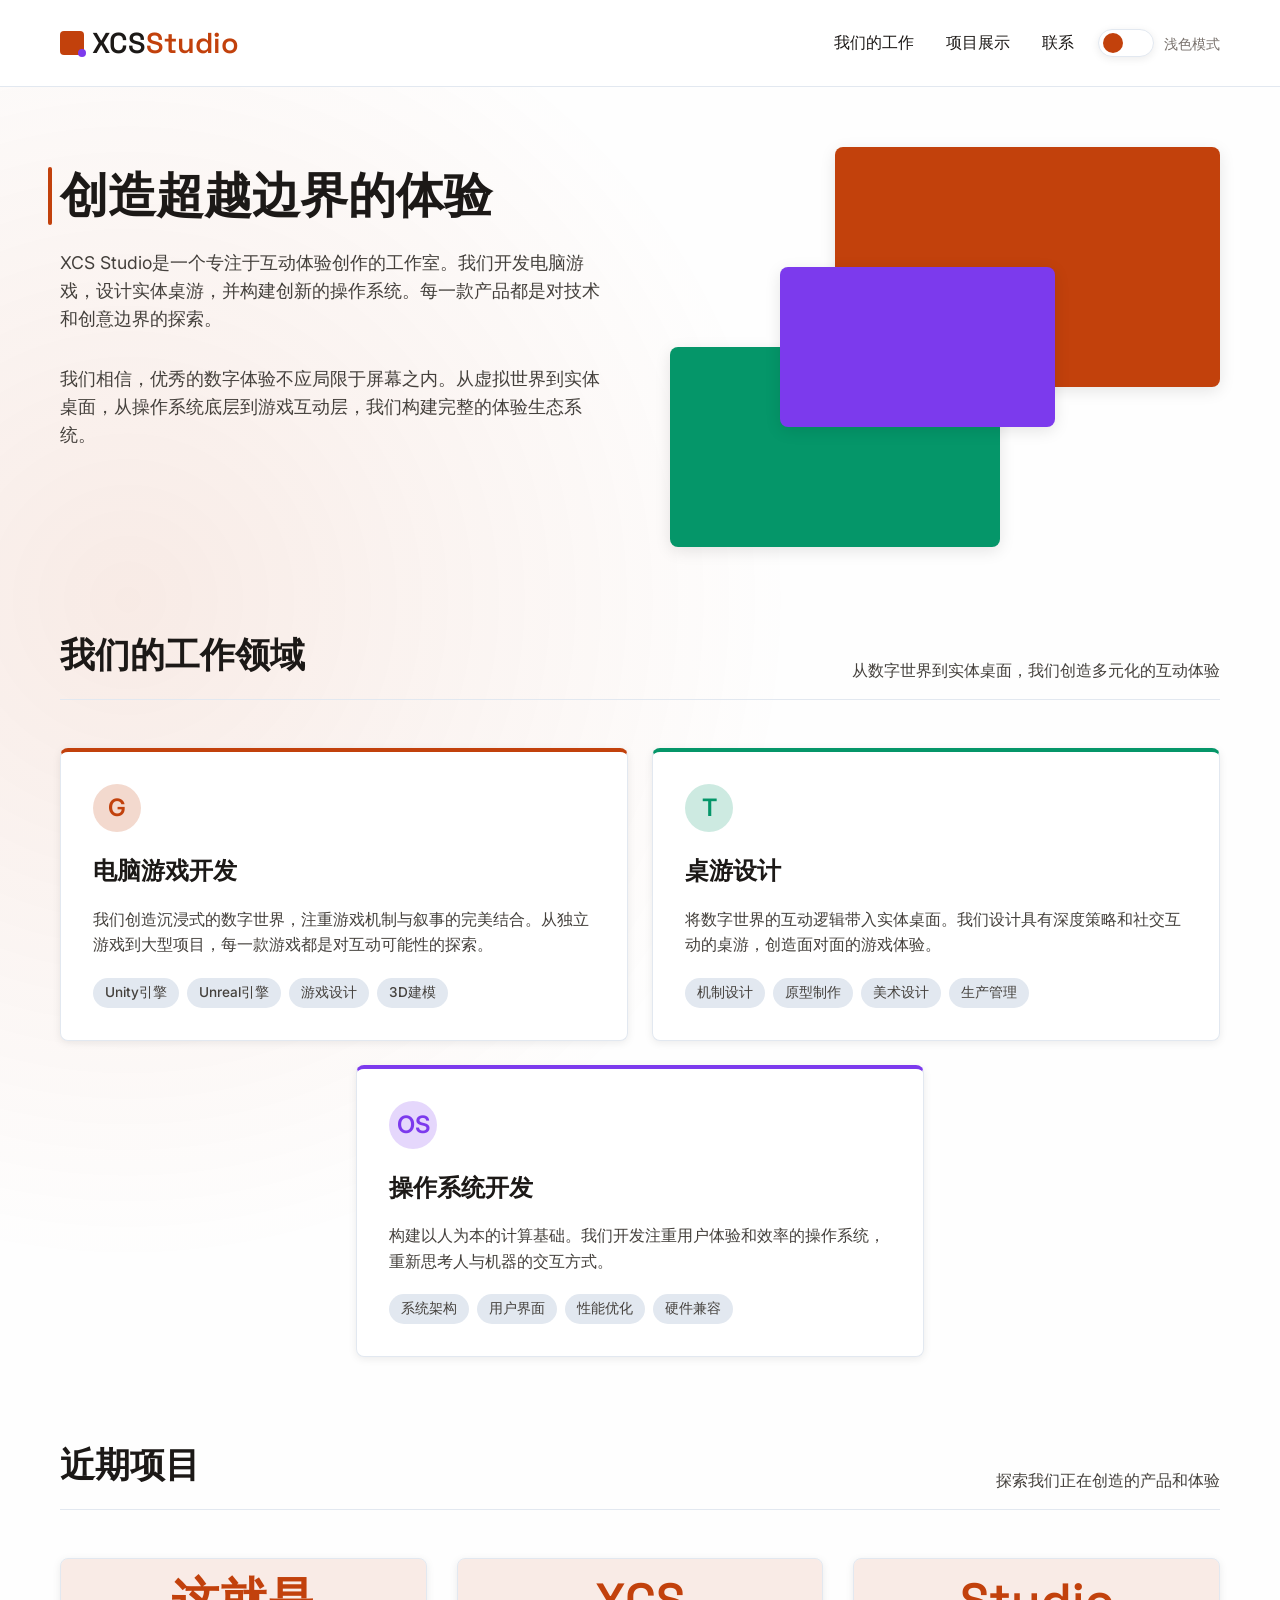
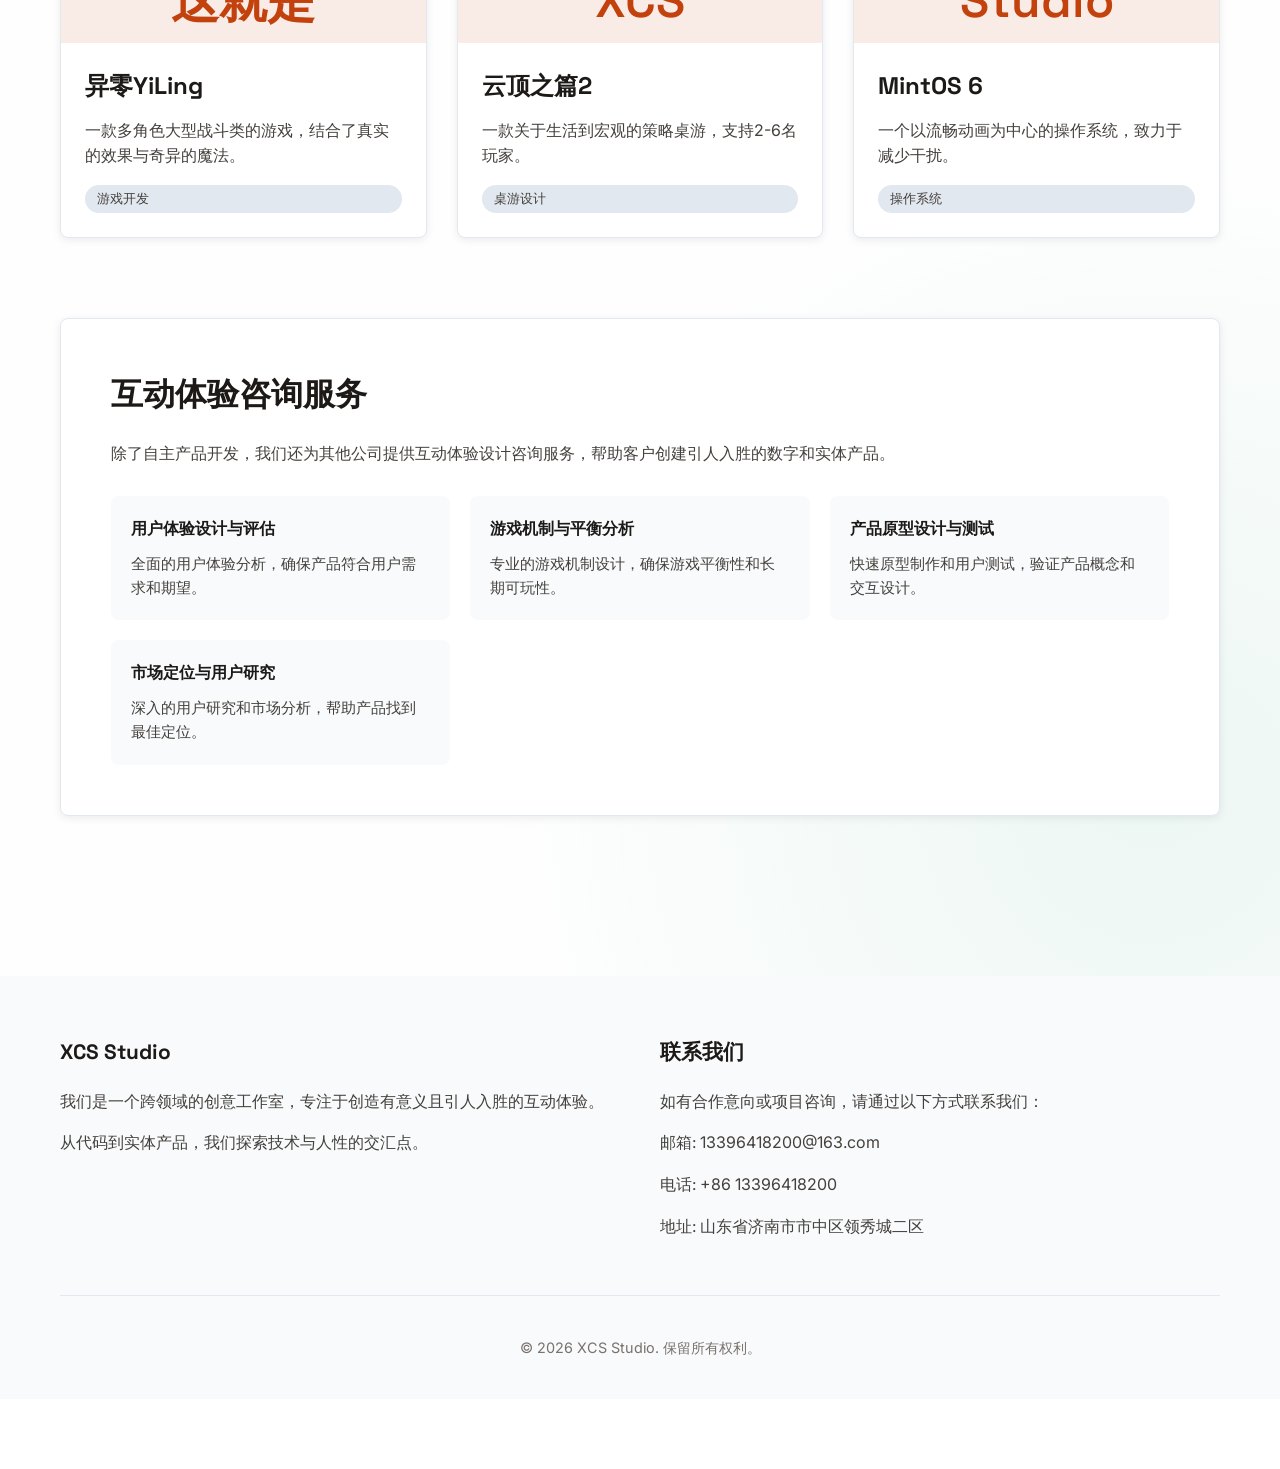
==== commit 40917b8b: "Update index.html" ====
--- a/index.html
+++ b/index.html
@@ -4,20 +4,29 @@
     <meta charset="UTF-8">
     <meta name="viewport" content="width=device-width, initial-scale=1.0">
     <title>XCS Studio - 创造超越边界的体验</title>
-    <link rel="stylesheet" href="https://fonts.googleapis.com/css2?family=Inter:wght@300;400;500;600;700&family=Space+Grotesk:wght@400;500;600&display=swap">
+    <!-- 预加载关键字体 -->
+    <link rel="preconnect" href="https://fonts.googleapis.com">
+    <link rel="preconnect" href="https://fonts.gstatic.com" crossorigin>
+    <link rel="preload" as="style" href="https://fonts.googleapis.com/css2?family=Inter:wght@300;400;500;600;700&family=Space+Grotesk:wght@400;500;600&display=swap">
+    <link rel="stylesheet" href="https://fonts.googleapis.com/css2?family=Inter:wght@300;400;500;600;700&family=Space+Grotesk:wght@400;500;600&display=swap" media="print" onload="this.media='all'">
     <style>
-        /* 性能优化：关键CSS内联，非关键CSS异步加载 */
+        /* 性能优化：CSS变量预计算 */
         :root {
             /* 浅色主题变量 */
             --primary: #c2410c;
             --primary-dark: #9a3412;
             --primary-light: #ea580c;
+            --primary-rgb: 194, 65, 12;
+            
             --secondary: #059669;
             --secondary-dark: #047857;
             --secondary-light: #10b981;
+            --secondary-rgb: 5, 150, 105;
+            
             --accent: #7c3aed;
             --accent-dark: #6d28d9;
             --accent-light: #8b5cf6;
+            --accent-rgb: 124, 58, 237;
             
             --bg-primary: #fefefe;
             --bg-secondary: #f8fafc;
@@ -28,6 +37,7 @@
             --text-tertiary: #78716c;
             
             --surface: #ffffff;
+            --surface-rgb: 255, 255, 255;
             --surface-hover: #f8fafc;
             --surface-border: #e2e8f0;
             
@@ -59,6 +69,7 @@
                 --text-tertiary: #9ca3af;
                 
                 --surface: #111827;
+                --surface-rgb: 17, 24, 39;
                 --surface-hover: #1f2937;
                 --surface-border: #374151;
                 
@@ -84,6 +95,7 @@
             --text-tertiary: #9ca3af;
             
             --surface: #111827;
+            --surface-rgb: 17, 24, 39;
             --surface-hover: #1f2937;
             --surface-border: #374151;
             
@@ -130,9 +142,12 @@
             scrollbar-color: var(--scrollbar-thumb) var(--scrollbar-track);
         }
         
+        /* 性能优化：减少复合图层 */
         html {
             scroll-behavior: smooth;
             overflow-x: hidden;
+            -webkit-font-smoothing: antialiased;
+            -moz-osx-font-smoothing: grayscale;
         }
         
         body {
@@ -151,7 +166,17 @@
             transition: background-color 0.3s cubic-bezier(0.4, 0, 0.2, 1),
                         color 0.3s cubic-bezier(0.4, 0, 0.2, 1);
             /* 性能优化：减少重绘 */
-            will-change: background-color, color;
+            contain: content;
+        }
+        
+        /* 页面加载动画 */
+        @keyframes pageLoad {
+            0% { opacity: 0; }
+            100% { opacity: 1; }
+        }
+        
+        body.loaded {
+            animation: pageLoad 0.5s cubic-bezier(0.4, 0, 0.2, 1) forwards;
         }
         
         /* 确保对比度符合WCAG AA标准 */
@@ -181,7 +206,6 @@
                         border-color 0.3s cubic-bezier(0.4, 0, 0.2, 1);
             /* 性能优化：GPU加速 */
             transform: translateZ(0);
-            will-change: transform, background-color, border-color;
         }
         
         [data-theme="dark"] header {
@@ -262,6 +286,25 @@
         .theme-toggle-btn:hover {
             transform: scale(1.05);
             box-shadow: var(--shadow-md);
+        }
+        
+        /* 添加点击涟漪效果 */
+        .theme-toggle-btn:after {
+            content: '';
+            position: absolute;
+            top: 50%;
+            left: 50%;
+            width: 5px;
+            height: 5px;
+            background: rgba(var(--primary-rgb), 0.5);
+            opacity: 0;
+            border-radius: 100%;
+            transform: scale(1, 1) translate(-50%);
+            transform-origin: 50% 50%;
+        }
+        
+        .theme-toggle-btn:focus:not(:active)::after {
+            animation: ripple 1s ease-out;
         }
         
         .theme-toggle-btn:before {
@@ -517,6 +560,25 @@
             left: 0;
         }
         
+        /* 点击涟漪效果 */
+        .work-item:after {
+            content: '';
+            position: absolute;
+            top: 50%;
+            left: 50%;
+            width: 5px;
+            height: 5px;
+            background: rgba(var(--primary-rgb), 0.3);
+            opacity: 0;
+            border-radius: 100%;
+            transform: scale(1, 1) translate(-50%);
+            transform-origin: 50% 50%;
+        }
+        
+        .work-item:active::after {
+            animation: ripple 1s ease-out;
+        }
+        
         .work-item-1 {
             grid-column: 1 / 7;
             grid-row: 1;
@@ -607,6 +669,19 @@
             background-color: rgba(194, 65, 12, calc(0.2 + 0.1 * var(--dark-mode, 0)));
             color: var(--primary);
             transform: translateY(-2px);
+        }
+        
+        /* 滚动触发动画类 */
+        .animate-on-scroll {
+            opacity: 0;
+            transform: translateY(30px);
+            transition: opacity 0.8s cubic-bezier(0.4, 0, 0.2, 1), 
+                        transform 0.8s cubic-bezier(0.4, 0, 0.2, 1);
+        }
+        
+        .animate-on-scroll.animated {
+            opacity: 1;
+            transform: translateY(0);
         }
         
         /* 重新设计的项目展示区域 - 移除图片，使用悬停浮窗 */
@@ -633,7 +708,14 @@
             display: flex;
             flex-direction: column;
             cursor: pointer;
-        }
+            opacity: 0;
+            transform: translateY(30px);
+            animation: fadeInUp 0.8s cubic-bezier(0.4, 0, 0.2, 1) forwards;
+        }
+        
+        .project-card:nth-child(1) { animation-delay: 0.3s; }
+        .project-card:nth-child(2) { animation-delay: 0.5s; }
+        .project-card:nth-child(3) { animation-delay: 0.7s; }
         
         .project-card:hover {
             transform: translateY(-10px);
@@ -661,6 +743,11 @@
             font-weight: 600;
             color: var(--primary);
             font-family: 'Space Grotesk', sans-serif;
+            transition: transform 0.3s ease;
+        }
+        
+        .project-card:hover .project-icon-content {
+            transform: scale(1.1);
         }
         
         .project-content {
@@ -776,6 +863,17 @@
             border: 1px solid var(--surface-border);
             transition: background-color 0.5s cubic-bezier(0.4, 0, 0.2, 1),
                         border-color 0.5s cubic-bezier(0.4, 0, 0.2, 1);
+            opacity: 0;
+            transform: translateY(30px);
+        }
+        
+        .consulting-section.animated {
+            opacity: 1;
+            transform: translateY(0);
+            transition: opacity 0.8s cubic-bezier(0.4, 0, 0.2, 1), 
+                        transform 0.8s cubic-bezier(0.4, 0, 0.2, 1),
+                        background-color 0.5s cubic-bezier(0.4, 0, 0.2, 1),
+                        border-color 0.5s cubic-bezier(0.4, 0, 0.2, 1);
         }
         
         .consulting-section h2 {
@@ -802,11 +900,24 @@
             padding: 20px;
             background-color: var(--surface-hover);
             border-radius: var(--border-radius);
-            transition: background-color 0.3s ease;
-        }
+            transition: all 0.3s ease;
+            opacity: 0;
+            transform: translateY(20px);
+        }
+        
+        .consulting-feature.animated {
+            opacity: 1;
+            transform: translateY(0);
+        }
+        
+        .consulting-feature:nth-child(1) { transition-delay: 0.1s; }
+        .consulting-feature:nth-child(2) { transition-delay: 0.2s; }
+        .consulting-feature:nth-child(3) { transition-delay: 0.3s; }
+        .consulting-feature:nth-child(4) { transition-delay: 0.4s; }
         
         .consulting-feature:hover {
             background-color: rgba(194, 65, 12, calc(0.1 + 0.05 * var(--dark-mode, 0)));
+            transform: translateY(-5px);
         }
         
         .consulting-feature h4 {
@@ -839,6 +950,39 @@
             transition: width 0.3s ease;
         }
         
+        /* 返回顶部按钮 */
+        .back-to-top {
+            position: fixed;
+            bottom: 30px;
+            right: 30px;
+            width: 50px;
+            height: 50px;
+            border-radius: 50%;
+            background-color: var(--primary);
+            color: white;
+            border: none;
+            cursor: pointer;
+            display: flex;
+            align-items: center;
+            justify-content: center;
+            font-size: 1.5rem;
+            box-shadow: var(--shadow-md);
+            opacity: 0;
+            transform: translateY(100px);
+            transition: all 0.3s cubic-bezier(0.4, 0, 0.2, 1);
+            z-index: 99;
+        }
+        
+        .back-to-top.visible {
+            opacity: 1;
+            transform: translateY(0);
+        }
+        
+        .back-to-top:hover {
+            background-color: var(--primary-dark);
+            transform: translateY(-5px);
+        }
+        
         /* 页脚 */
         footer {
             background-color: var(--bg-secondary);
@@ -950,6 +1094,17 @@
             }
             50% {
                 transform: translateY(-20px);
+            }
+        }
+        
+        @keyframes ripple {
+            0% {
+                transform: scale(0, 0);
+                opacity: 0.5;
+            }
+            100% {
+                transform: scale(20, 20);
+                opacity: 0;
             }
         }
         
@@ -1051,6 +1206,14 @@
             .intro-text h1 {
                 font-size: 2.5rem;
             }
+            
+            .back-to-top {
+                bottom: 20px;
+                right: 20px;
+                width: 40px;
+                height: 40px;
+                font-size: 1.2rem;
+            }
         }
         
         @media (max-width: 576px) {
@@ -1077,6 +1240,10 @@
             
             .project-card {
                 height: 250px;
+            }
+            
+            .consulting-features {
+                grid-template-columns: 1fr;
             }
         }
         
@@ -1090,6 +1257,12 @@
                 transition-duration: 0.01ms !important;
                 scroll-behavior: auto !important;
             }
+            
+            .animate-on-scroll {
+                opacity: 1;
+                transform: none;
+                transition: none;
+            }
         }
     </style>
 </head>
@@ -1098,6 +1271,11 @@
     <div class="progress-container">
         <div class="progress-bar" id="progressBar"></div>
     </div>
+    
+    <!-- 返回顶部按钮 -->
+    <button class="back-to-top" id="backToTop" aria-label="返回顶部">
+        ↑
+    </button>
     
     <header id="mainHeader">
         <div class="container">
@@ -1141,13 +1319,13 @@
             </div>
 
             <section id="work" class="work-section">
-                <div class="section-header">
+                <div class="section-header animate-on-scroll">
                     <h2 class="section-title">我们的工作领域</h2>
                     <p class="section-subtitle">从数字世界到实体桌面，我们创造多元化的互动体验</p>
                 </div>
                 
                 <div class="work-grid">
-                    <div class="work-item work-item-1" data-modal="game">
+                    <div class="work-item work-item-1 animate-on-scroll" data-modal="game">
                         <div class="work-icon game">G</div>
                         <h3>电脑游戏开发</h3>
                         <p>我们创造沉浸式的数字世界，注重游戏机制与叙事的完美结合。从独立游戏到大型项目，每一款游戏都是对互动可能性的探索。</p>
@@ -1159,7 +1337,7 @@
                         </div>
                     </div>
                     
-                    <div class="work-item work-item-2" data-modal="tabletop">
+                    <div class="work-item work-item-2 animate-on-scroll" data-modal="tabletop">
                         <div class="work-icon tabletop">T</div>
                         <h3>桌游设计</h3>
                         <p>将数字世界的互动逻辑带入实体桌面。我们设计具有深度策略和社交互动的桌游，创造面对面的游戏体验。</p>
@@ -1171,7 +1349,7 @@
                         </div>
                     </div>
                     
-                    <div class="work-item work-item-3" data-modal="os">
+                    <div class="work-item work-item-3 animate-on-scroll" data-modal="os">
                         <div class="work-icon os">OS</div>
                         <h3>操作系统开发</h3>
                         <p>构建以人为本的计算基础。我们开发注重用户体验和效率的操作系统，重新思考人与机器的交互方式。</p>
@@ -1186,14 +1364,14 @@
             </section>
 
             <section id="projects" class="projects-section">
-                <div class="section-header">
+                <div class="section-header animate-on-scroll">
                     <h2 class="section-title">近期项目</h2>
                     <p class="section-subtitle">探索我们正在创造的产品和体验</p>
                 </div>
                 
                 <div class="projects-grid">
                     <!-- 项目1 - 异零YiLing -->
-                    <div class="project-card" data-project="yiling">
+                    <div class="project-card animate-on-scroll" data-project="yiling">
                         <div class="project-icon">
                             <div class="project-icon-content">这就是</div>
                         </div>
@@ -1230,7 +1408,7 @@
                     </div>
                     
                     <!-- 项目2 - 云顶之篇2 -->
-                    <div class="project-card" data-project="cloudtop">
+                    <div class="project-card animate-on-scroll" data-project="cloudtop">
                         <div class="project-icon">
                             <div class="project-icon-content">XCS</div>
                         </div>
@@ -1268,7 +1446,7 @@
                     </div>
                     
                     <!-- 项目3 - MintOS 6 -->
-                    <div class="project-card" data-project="mintos">
+                    <div class="project-card animate-on-scroll" data-project="mintos">
                         <div class="project-icon">
                             <div class="project-icon-content">Studio</div>
                         </div>
@@ -1307,24 +1485,24 @@
                 </div>
                 
                 <!-- 咨询板块放在项目展示下方 -->
-                <div class="consulting-section">
+                <div class="consulting-section animate-on-scroll" id="consulting">
                     <h2>互动体验咨询服务</h2>
                     <p>除了自主产品开发，我们还为其他公司提供互动体验设计咨询服务，帮助客户创建引人入胜的数字和实体产品。</p>
                     
                     <div class="consulting-features">
-                        <div class="consulting-feature">
+                        <div class="consulting-feature animate-on-scroll">
                             <h4>用户体验设计与评估</h4>
                             <p>全面的用户体验分析，确保产品符合用户需求和期望。</p>
                         </div>
-                        <div class="consulting-feature">
+                        <div class="consulting-feature animate-on-scroll">
                             <h4>游戏机制与平衡分析</h4>
                             <p>专业的游戏机制设计，确保游戏平衡性和长期可玩性。</p>
                         </div>
-                        <div class="consulting-feature">
+                        <div class="consulting-feature animate-on-scroll">
                             <h4>产品原型设计与测试</h4>
                             <p>快速原型制作和用户测试，验证产品概念和交互设计。</p>
                         </div>
-                        <div class="consulting-feature">
+                        <div class="consulting-feature animate-on-scroll">
                             <h4>市场定位与用户研究</h4>
                             <p>深入的用户研究和市场分析，帮助产品找到最佳定位。</p>
                         </div>
@@ -1395,13 +1573,61 @@
                 progressBar: document.getElementById('progressBar'),
                 mainHeader: document.getElementById('mainHeader'),
                 themeToggle: document.getElementById('themeToggle'),
-                themeLabel: document.getElementById('themeLabel')
+                themeLabel: document.getElementById('themeLabel'),
+                backToTop: document.getElementById('backToTop')
             };
             
             // 性能优化：使用requestAnimationFrame进行动画
             let lastScrollTop = 0;
             let headerVisible = true;
             let ticking = false;
+            
+            // 滚动触发动画管理器
+            class ScrollAnimator {
+                constructor() {
+                    this.animatedElements = document.querySelectorAll('.animate-on-scroll');
+                    this.observerOptions = {
+                        root: null,
+                        rootMargin: '0px 0px -100px 0px',
+                        threshold: 0.1
+                    };
+                    this.init();
+                }
+                
+                init() {
+                    if ('IntersectionObserver' in window) {
+                        this.observer = new IntersectionObserver((entries) => {
+                            entries.forEach(entry => {
+                                if (entry.isIntersecting) {
+                                    entry.target.classList.add('animated');
+                                    this.observer.unobserve(entry.target);
+                                    
+                                    // 如果是咨询特性，分别激活每个特性
+                                    if (entry.target.classList.contains('consulting-section')) {
+                                        setTimeout(() => {
+                                            const features = entry.target.querySelectorAll('.consulting-feature');
+                                            features.forEach((feature, index) => {
+                                                setTimeout(() => {
+                                                    feature.classList.add('animated');
+                                                }, index * 100);
+                                            });
+                                        }, 300);
+                                    }
+                                }
+                            });
+                        }, this.observerOptions);
+                        
+                        this.animatedElements.forEach(el => {
+                            this.observer.observe(el);
+                        });
+                    } else {
+                        // 回退方案：直接显示所有元素
+                        this.animatedElements.forEach(el => {
+                            el.classList.add('animated');
+                        });
+                    }
+                }
+            }
             
             // 主题切换功能 - 修正标签逻辑
             function getCurrentTheme() {
@@ -1418,7 +1644,7 @@
                     document.documentElement.setAttribute('data-theme', theme);
                     localStorage.setItem('theme', theme);
                     
-                    // 修正标签逻辑：深色模式时显示"浅色模式"，浅色模式时显示"深色模式"
+                    // 修正标签逻辑：深色模式时显示"深色模式"，浅色模式时显示"浅色模式"
                     elements.themeLabel.textContent = theme === 'dark' ? '深色模式' : '浅色模式';
                     
                     // 更新CSS变量
@@ -1485,6 +1711,21 @@
                 }
                 
                 lastScrollTop = st <= 0 ? 0 : st;
+                
+                // 控制返回顶部按钮的显示
+                if (st > 300) {
+                    elements.backToTop.classList.add('visible');
+                } else {
+                    elements.backToTop.classList.remove('visible');
+                }
+            }
+            
+            // 返回顶部功能
+            function scrollToTop() {
+                window.scrollTo({
+                    top: 0,
+                    behavior: 'smooth'
+                });
             }
             
             // 滚动处理
@@ -1527,7 +1768,7 @@
             
             // 性能优化：延迟加载非关键资源
             function loadNonCriticalResources() {
-                // 延迟加载字体
+                // 延迟加载字体（已经在head中预加载）
                 const fontLink = document.createElement('link');
                 fontLink.rel = 'stylesheet';
                 fontLink.href = 'https://fonts.googleapis.com/css2?family=Inter:wght@300;400;500;600;700&family=Space+Grotesk:wght@400;500;600&display=swap';
@@ -1600,6 +1841,49 @@
                 });
             }
             
+            // 添加点击涟漪效果
+            function initRippleEffects() {
+                document.querySelectorAll('.work-item, .theme-toggle-btn').forEach(button => {
+                    button.addEventListener('click', function(e) {
+                        // 获取点击位置
+                        const rect = this.getBoundingClientRect();
+                        const x = e.clientX - rect.left;
+                        const y = e.clientY - rect.top;
+                        
+                        // 创建涟漪元素
+                        const ripple = document.createElement('span');
+                        ripple.style.position = 'absolute';
+                        ripple.style.left = x + 'px';
+                        ripple.style.top = y + 'px';
+                        ripple.style.width = '5px';
+                        ripple.style.height = '5px';
+                        ripple.style.backgroundColor = 'rgba(var(--primary-rgb), 0.3)';
+                        ripple.style.borderRadius = '50%';
+                        ripple.style.transform = 'translate(-50%, -50%)';
+                        ripple.style.animation = 'ripple 1s ease-out';
+                        
+                        this.appendChild(ripple);
+                        
+                        // 动画结束后移除元素
+                        setTimeout(() => {
+                            ripple.remove();
+                        }, 1000);
+                    });
+                });
+            }
+            
+            // 页面加载动画
+            function initPageLoadAnimation() {
+                // 添加加载类
+                document.body.classList.add('loaded');
+                
+                // 设置初始动画延迟
+                const animatedElements = document.querySelectorAll('.animate-on-scroll, .work-item, .project-card');
+                animatedElements.forEach((el, index) => {
+                    el.style.animationDelay = `${0.1 + index * 0.1}s`;
+                });
+            }
+            
             // 初始化
             function init() {
                 // 初始化主题
@@ -1608,13 +1892,16 @@
                 // 添加主题切换事件
                 elements.themeToggle.addEventListener('click', toggleTheme);
                 
+                // 添加返回顶部事件
+                elements.backToTop.addEventListener('click', scrollToTop);
+                
                 // 为导航链接添加平滑滚动
-                document.querySelectorAll('nav a').forEach(link => {
+                document.querySelectorAll('nav a, .back-to-top').forEach(link => {
                     link.addEventListener('click', function(e) {
                         const href = this.getAttribute('href');
                         
                         // 如果是锚点链接
-                        if (href.startsWith('#')) {
+                        if (href && href.startsWith('#')) {
                             e.preventDefault();
                             const targetId = href.substring(1);
                             const targetElement = document.getElementById(targetId);
@@ -1635,12 +1922,21 @@
                 // 监听滚动事件（使用节流）
                 window.addEventListener('scroll', throttle(handleScroll));
                 
+                // 初始化滚动触发动画
+                new ScrollAnimator();
+                
                 // 初始化图片懒加载
                 initLazyLoading();
                 
                 // 初始化悬停浮窗
                 initHoverModals();
                 optimizeHoverModalPosition();
+                
+                // 初始化涟漪效果
+                initRippleEffects();
+                
+                // 初始化页面加载动画
+                initPageLoadAnimation();
                 
                 // 延迟加载非关键资源
                 if ('requestIdleCallback' in window) {
@@ -1661,11 +1957,23 @@
                 }
                 
                 // 页面加载完成后
-                window.addEventListener('load', preloadImages);
+                window.addEventListener('load', () => {
+                    preloadImages();
+                    // 页面加载完成后，将所有动画元素设置为可见
+                    document.querySelectorAll('.animate-on-scroll').forEach(el => {
+                        if (!el.classList.contains('animated')) {
+                            el.classList.add('animated');
+                        }
+                    });
+                });
             }
             
             // DOM加载完成后初始化
-            document.addEventListener('DOMContentLoaded', init);
+            if (document.readyState === 'loading') {
+                document.addEventListener('DOMContentLoaded', init);
+            } else {
+                init();
+            }
         })();
     </script>
 </body>
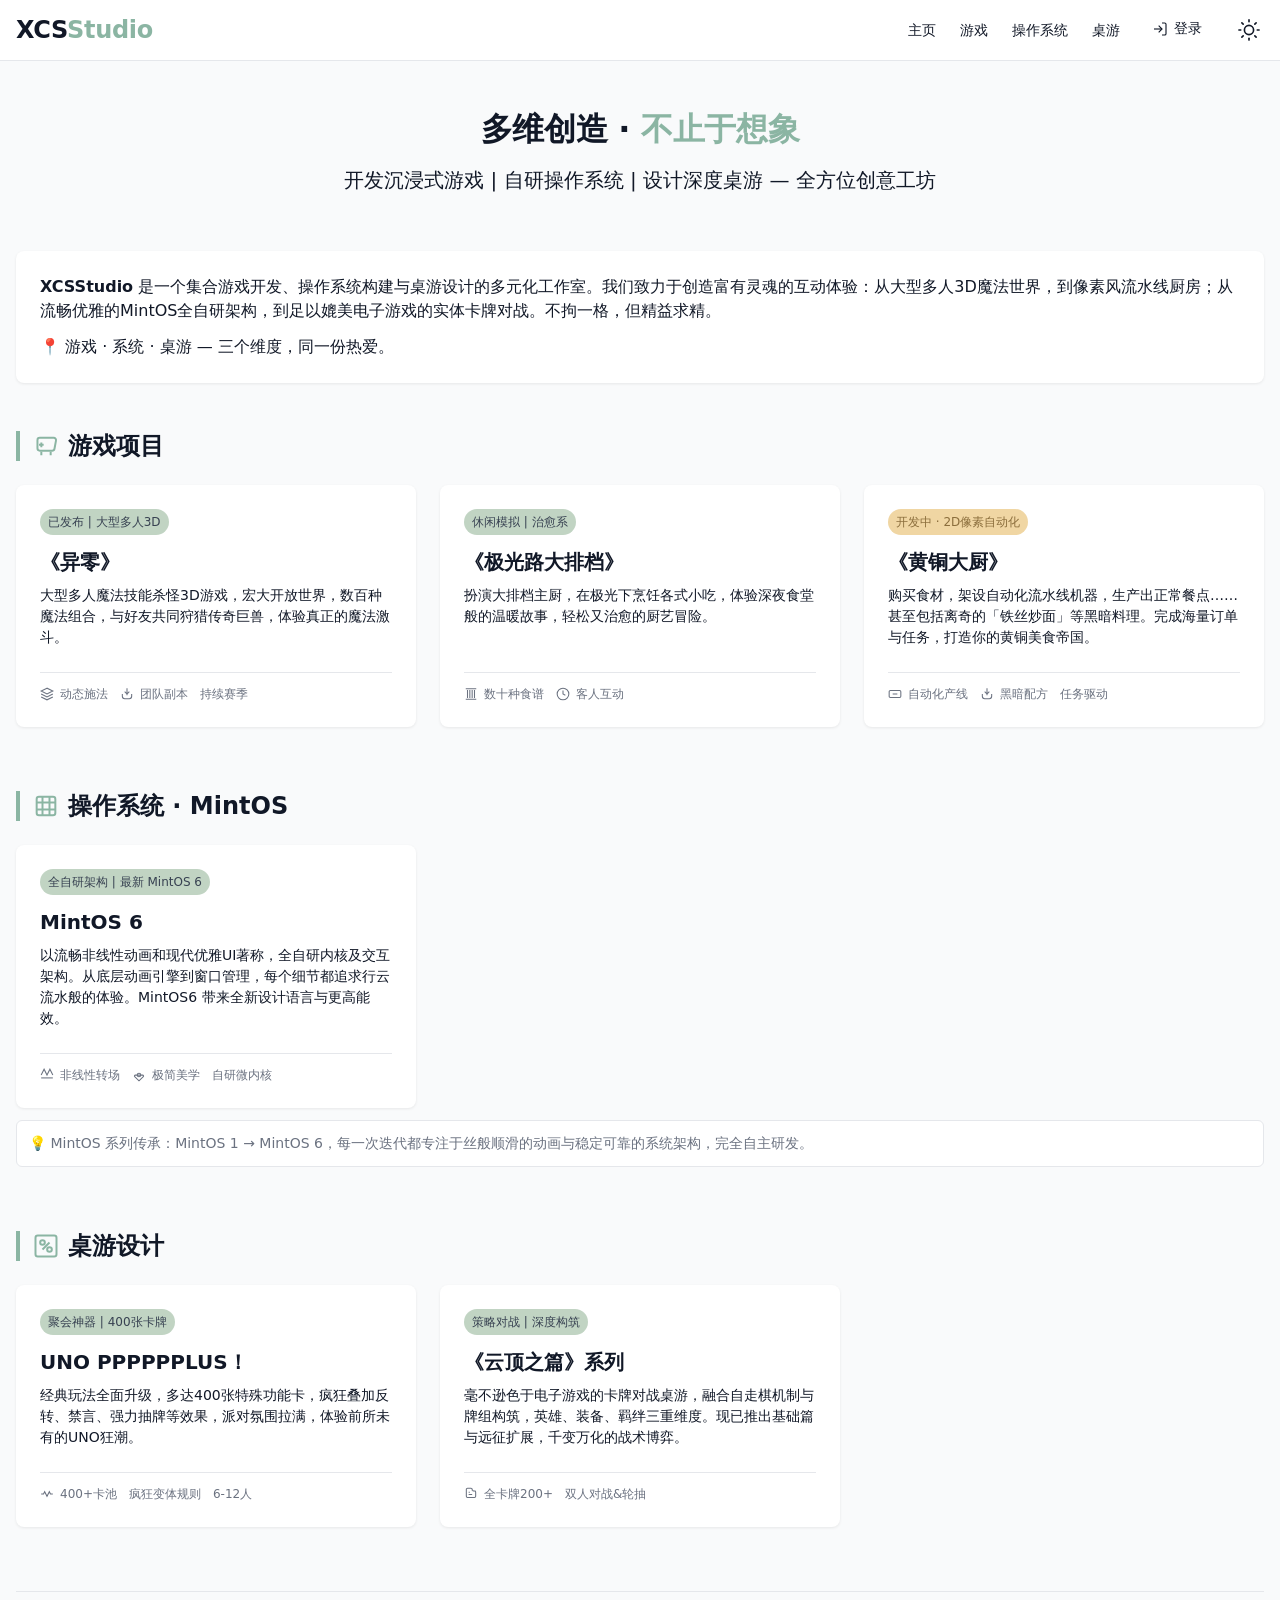
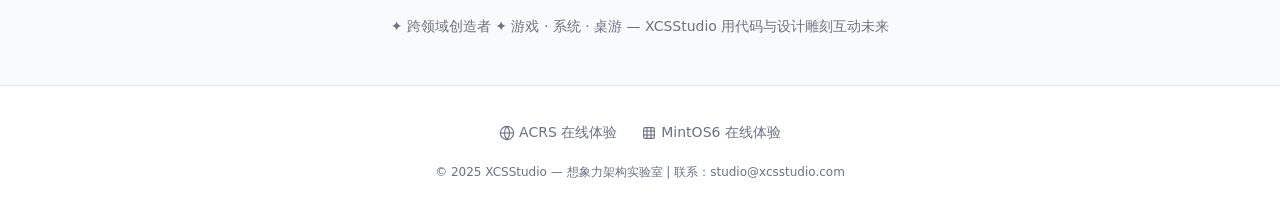
==== commit 99562dea: "Add files via upload" ====
--- a/index.html
+++ b/index.html
@@ -2,1979 +2,822 @@
 <html lang="zh-CN">
 <head>
     <meta charset="UTF-8">
-    <meta name="viewport" content="width=device-width, initial-scale=1.0">
-    <title>XCS Studio - 创造超越边界的体验</title>
-    <!-- 预加载关键字体 -->
-    <link rel="preconnect" href="https://fonts.googleapis.com">
-    <link rel="preconnect" href="https://fonts.gstatic.com" crossorigin>
-    <link rel="preload" as="style" href="https://fonts.googleapis.com/css2?family=Inter:wght@300;400;500;600;700&family=Space+Grotesk:wght@400;500;600&display=swap">
-    <link rel="stylesheet" href="https://fonts.googleapis.com/css2?family=Inter:wght@300;400;500;600;700&family=Space+Grotesk:wght@400;500;600&display=swap" media="print" onload="this.media='all'">
+    <meta name="viewport" content="width=device-width, initial-scale=1.0, viewport-fit=cover, user-scalable=yes">
+    <title>XCSStudio | 游戏·操作系统·桌游 创新工坊</title>
     <style>
-        /* 性能优化：CSS变量预计算 */
+        /* ---------- DESIGN SYSTEM TOKENS ---------- */
         :root {
-            /* 浅色主题变量 */
-            --primary: #c2410c;
-            --primary-dark: #9a3412;
-            --primary-light: #ea580c;
-            --primary-rgb: 194, 65, 12;
-            
-            --secondary: #059669;
-            --secondary-dark: #047857;
-            --secondary-light: #10b981;
-            --secondary-rgb: 5, 150, 105;
-            
-            --accent: #7c3aed;
-            --accent-dark: #6d28d9;
-            --accent-light: #8b5cf6;
-            --accent-rgb: 124, 58, 237;
-            
-            --bg-primary: #fefefe;
-            --bg-secondary: #f8fafc;
-            --bg-tertiary: #f1f5f9;
-            
-            --text-primary: #1c1917;
-            --text-secondary: #44403c;
-            --text-tertiary: #78716c;
-            
-            --surface: #ffffff;
-            --surface-rgb: 255, 255, 255;
-            --surface-hover: #f8fafc;
-            --surface-border: #e2e8f0;
-            
-            --shadow-color: rgba(0, 0, 0, 0.08);
-            --shadow-color-md: rgba(0, 0, 0, 0.1);
-            
-            --border-radius: 8px;
-            --shadow-sm: 0 2px 8px var(--shadow-color);
-            --shadow-md: 0 4px 16px var(--shadow-color-md);
-            
-            /* 自定义滚动条变量 */
-            --scrollbar-track: transparent;
-            --scrollbar-thumb: rgba(0, 0, 0, 0.2);
-            --scrollbar-thumb-hover: rgba(0, 0, 0, 0.3);
-            
-            /* 深色主题变量 - 默认未激活 */
-            --dark-mode: 0;
-        }
-        
-        /* 深色主题变量定义 - 更黑的背景 */
-        @media (prefers-color-scheme: dark) {
-            :root:not([data-theme="light"]) {
-                --bg-primary: #0a0a0a; /* 更黑的背景 */
-                --bg-secondary: #111827;
-                --bg-tertiary: #1f2937;
-                
-                --text-primary: #f8fafc;
-                --text-secondary: #d1d5db;
-                --text-tertiary: #9ca3af;
-                
-                --surface: #111827;
-                --surface-rgb: 17, 24, 39;
-                --surface-hover: #1f2937;
-                --surface-border: #374151;
-                
-                --shadow-color: rgba(0, 0, 0, 0.35);
-                --shadow-color-md: rgba(0, 0, 0, 0.45);
-                
-                --scrollbar-track: transparent;
-                --scrollbar-thumb: rgba(255, 255, 255, 0.15);
-                --scrollbar-thumb-hover: rgba(255, 255, 255, 0.25);
-                
-                --dark-mode: 1;
-            }
-        }
-        
-        /* 手动深色模式 */
-        [data-theme="dark"] {
-            --bg-primary: #0a0a0a; /* 更黑的背景 */
-            --bg-secondary: #111827;
-            --bg-tertiary: #1f2937;
-            
-            --text-primary: #f8fafc;
-            --text-secondary: #d1d5db;
-            --text-tertiary: #9ca3af;
-            
-            --surface: #111827;
-            --surface-rgb: 17, 24, 39;
-            --surface-hover: #1f2937;
-            --surface-border: #374151;
-            
-            --shadow-color: rgba(0, 0, 0, 0.35);
-            --shadow-color-md: rgba(0, 0, 0, 0.45);
-            
-            --scrollbar-track: transparent;
-            --scrollbar-thumb: rgba(255, 255, 255, 0.15);
-            --scrollbar-thumb-hover: rgba(255, 255, 255, 0.25);
-            
-            --dark-mode: 1;
-        }
-        
-        /* 性能优化：精简的初始样式 */
+            /* 低饱和度马卡龙基调 (浅色主题) */
+            --color-primary: #8BB5A3;
+            --color-secondary: #E3C4B0;
+            --color-accent: #C1D4C3;
+            --color-neutral-50: #F9FAFB;
+            --color-neutral-100: #F3F4F6;
+            --color-neutral-200: #E5E7EB;
+            --color-neutral-300: #D1D5DB;
+            --color-neutral-400: #9CA3AF;
+            --color-neutral-500: #6B7280;
+            --color-neutral-700: #374151;
+            --color-neutral-900: #111827;
+            
+            --color-success: #A3C9A8;
+            --color-warning: #F0D6A3;
+            --color-error: #E7B2A6;
+            
+            /* 背景与卡片 */
+            --bg-body: var(--color-neutral-50);
+            --bg-card: #ffffff;
+            --bg-surface: #ffffff;
+            --border-light: var(--color-neutral-200);
+            --text-primary: var(--color-neutral-900);
+            --text-secondary: var(--color-neutral-600);
+            --text-muted: var(--color-neutral-500);
+            
+            /* 字体比例 */
+            --text-xs: 12px;
+            --text-sm: 14px;
+            --text-base: 16px;
+            --text-lg: 20px;
+            --text-xl: 24px;
+            --text-2xl: 32px;
+            
+            /* 间距 */
+            --space-1: 4px;
+            --space-2: 8px;
+            --space-3: 12px;
+            --space-4: 16px;
+            --space-6: 24px;
+            --space-8: 32px;
+            --space-12: 48px;
+            --space-16: 64px;
+            
+            /* 阴影 */
+            --shadow-sm: 0 1px 3px rgba(0, 0, 0, 0.08);
+            --shadow-md: 0 4px 12px rgba(0, 0, 0, 0.1);
+            
+            --radius-md: 6px;
+            --radius-lg: 8px;
+            
+            --font-sans: system-ui, -apple-system, 'Segoe UI', Roboto, 'Helvetica Neue', sans-serif;
+            
+            /* 过渡 */
+            --transition-theme: background-color 0.25s ease, color 0.2s ease, border-color 0.2s ease;
+        }
+        
+        /* 深色主题变量 */
+        body.dark {
+            --color-primary: #7AA899;
+            --color-secondary: #C9B29C;
+            --color-accent: #A2BFA4;
+            --bg-body: #12151C;
+            --bg-card: #1E232C;
+            --bg-surface: #1A1F28;
+            --border-light: #2D3440;
+            --text-primary: #EDF2F7;
+            --text-secondary: #CBD5E1;
+            --text-muted: #94A3B8;
+            --shadow-sm: 0 1px 3px rgba(0, 0, 0, 0.3);
+            --shadow-md: 0 4px 12px rgba(0, 0, 0, 0.4);
+        }
+        
         * {
             margin: 0;
             padding: 0;
             box-sizing: border-box;
-        }
-        
-        /* 自定义滚动条 */
-        ::-webkit-scrollbar {
-            width: 10px;
-            height: 10px;
-        }
-        
-        ::-webkit-scrollbar-track {
-            background: var(--scrollbar-track);
-        }
-        
-        ::-webkit-scrollbar-thumb {
-            background: var(--scrollbar-thumb);
-            border-radius: 5px;
-            transition: background 0.3s ease;
-        }
-        
-        ::-webkit-scrollbar-thumb:hover {
-            background: var(--scrollbar-thumb-hover);
-        }
-        
-        /* Firefox 滚动条 */
-        * {
-            scrollbar-width: thin;
-            scrollbar-color: var(--scrollbar-thumb) var(--scrollbar-track);
-        }
-        
-        /* 性能优化：减少复合图层 */
-        html {
+            transition: var(--transition-theme);
+        }
+        
+        body {
+            background-color: var(--bg-body);
+            color: var(--text-primary);
+            font-family: var(--font-sans);
+            font-size: var(--text-base);
+            font-weight: 400;
+            line-height: 1.5;
             scroll-behavior: smooth;
-            overflow-x: hidden;
-            -webkit-font-smoothing: antialiased;
-            -moz-osx-font-smoothing: grayscale;
-        }
-        
-        body {
-            font-family: 'Inter', sans-serif;
-            line-height: 1.6;
-            color: var(--text-primary);
-            background-color: var(--bg-primary);
-            background-image: 
-                radial-gradient(circle at 10% 20%, 
-                    rgba(var(--primary-rgb, 194, 65, 12), calc(0.05 * var(--dark-mode, 0) + 0.1 * (1 - var(--dark-mode, 0)))) 0%, 
-                    transparent 25%),
-                radial-gradient(circle at 90% 80%, 
-                    rgba(var(--secondary-rgb, 5, 150, 105), calc(0.03 * var(--dark-mode, 0) + 0.07 * (1 - var(--dark-mode, 0)))) 0%, 
-                    transparent 25%);
-            overflow-x: hidden;
-            transition: background-color 0.3s cubic-bezier(0.4, 0, 0.2, 1),
-                        color 0.3s cubic-bezier(0.4, 0, 0.2, 1);
-            /* 性能优化：减少重绘 */
-            contain: content;
-        }
-        
-        /* 页面加载动画 */
-        @keyframes pageLoad {
-            0% { opacity: 0; }
-            100% { opacity: 1; }
-        }
-        
-        body.loaded {
-            animation: pageLoad 0.5s cubic-bezier(0.4, 0, 0.2, 1) forwards;
-        }
-        
-        /* 确保对比度符合WCAG AA标准 */
-        .contrast-check {
-            /* 文本与背景对比度检查 */
-            color-scheme: light dark;
-        }
-        
+            -webkit-tap-highlight-color: transparent;
+        }
+        
+        /* 响应式容器 */
         .container {
             width: 100%;
-            max-width: 1200px;
+            max-width: 1280px;
             margin: 0 auto;
-            padding: 0 20px;
-        }
-        
-        /* 头部样式 */
-        header {
-            padding: 20px 0;
+            padding: 0 var(--space-4);
+        }
+        
+        @media (max-width: 640px) {
+            .container {
+                padding: 0 var(--space-3);
+            }
+            :root {
+                --text-lg: 18px;
+                --text-xl: 22px;
+                --text-2xl: 28px;
+                --space-12: 36px;
+                --space-16: 48px;
+            }
+        }
+        
+        @media (min-width: 1600px) {
+            .container {
+                max-width: 1400px;
+            }
+        }
+        
+        /* 版式 */
+        h1, h2, h3, h4 {
+            font-weight: 600;
+            line-height: 1.25;
+        }
+        
+        h1 {
+            font-size: clamp(28px, 5vw, var(--text-2xl));
+            letter-spacing: -0.01em;
+        }
+        
+        h2 {
+            font-size: clamp(20px, 4vw, var(--text-xl));
+            margin-bottom: var(--space-6);
+            color: var(--text-primary);
+            border-left: 4px solid var(--color-primary);
+            padding-left: var(--space-3);
+            display: flex;
+            align-items: center;
+            gap: var(--space-2);
+        }
+        
+        h2 .section-icon {
+            width: 28px;
+            height: 28px;
+            stroke: var(--color-primary);
+            stroke-width: 1.7;
+            fill: none;
+            flex-shrink: 0;
+        }
+        
+        @media (max-width: 480px) {
+            h2 .section-icon {
+                width: 22px;
+                height: 22px;
+            }
+            h2 {
+                padding-left: var(--space-2);
+            }
+        }
+        
+        h3 {
+            font-size: clamp(18px, 3.5vw, var(--text-lg));
+            margin-bottom: var(--space-2);
+        }
+        
+        /* 导航栏 */
+        .navbar {
+            background-color: var(--bg-surface);
+            border-bottom: 1px solid var(--border-light);
+            padding: var(--space-3) 0;
             position: sticky;
             top: 0;
-            z-index: 100;
-            border-bottom: 1px solid var(--surface-border);
-            background-color: rgba(var(--surface-rgb, 255, 255, 255), 0.97);
-            backdrop-filter: blur(12px) saturate(180%);
-            transition: transform 0.3s cubic-bezier(0.4, 0, 0.2, 1),
-                        background-color 0.3s cubic-bezier(0.4, 0, 0.2, 1),
-                        border-color 0.3s cubic-bezier(0.4, 0, 0.2, 1);
-            /* 性能优化：GPU加速 */
-            transform: translateZ(0);
-        }
-        
-        [data-theme="dark"] header {
-            background-color: rgba(17, 24, 39, 0.95);
-        }
-        
-        .header-hidden {
-            transform: translateY(-100%);
-        }
-        
-        .header-content {
+            z-index: 10;
+            backdrop-filter: none;
+        }
+        
+        .nav-container {
             display: flex;
             justify-content: space-between;
             align-items: center;
+            flex-wrap: wrap;
+            gap: var(--space-3);
         }
         
         .logo {
-            font-family: 'Space Grotesk', sans-serif;
-            font-weight: 600;
-            font-size: 1.8rem;
-            color: var(--text-primary);
-            text-decoration: none;
-            display: flex;
-            align-items: center;
-            opacity: 0;
-            animation: fadeInUp 0.6s cubic-bezier(0.4, 0, 0.2, 1) forwards;
-            animation-delay: 0.1s;
-        }
-        
-        .logo span {
-            color: var(--primary);
-        }
-        
-        .logo-icon {
-            display: inline-block;
-            width: 24px;
-            height: 24px;
-            background-color: var(--primary);
-            margin-right: 8px;
-            border-radius: 4px;
-            position: relative;
-            transition: background-color 0.3s ease;
-        }
-        
-        .logo-icon:after {
-            content: "";
-            position: absolute;
-            width: 8px;
-            height: 8px;
-            background-color: var(--accent);
-            border-radius: 50%;
-            bottom: -2px;
-            right: -2px;
-            transition: background-color 0.3s ease;
-        }
-        
-        /* 主题切换按钮 - 修正标签逻辑 */
-        .theme-toggle {
-            display: flex;
-            align-items: center;
-            margin-left: 24px;
-        }
-        
-        .theme-toggle-btn {
-            background: var(--surface);
-            border: 1px solid var(--surface-border);
-            border-radius: 50px;
-            width: 56px;
-            height: 28px;
-            position: relative;
-            cursor: pointer;
-            transition: all 0.3s cubic-bezier(0.4, 0, 0.2, 1);
-            padding: 0;
-            overflow: hidden;
-            box-shadow: var(--shadow-sm);
-        }
-        
-        .theme-toggle-btn:hover {
-            transform: scale(1.05);
-            box-shadow: var(--shadow-md);
-        }
-        
-        /* 添加点击涟漪效果 */
-        .theme-toggle-btn:after {
-            content: '';
-            position: absolute;
-            top: 50%;
-            left: 50%;
-            width: 5px;
-            height: 5px;
-            background: rgba(var(--primary-rgb), 0.5);
-            opacity: 0;
-            border-radius: 100%;
-            transform: scale(1, 1) translate(-50%);
-            transform-origin: 50% 50%;
-        }
-        
-        .theme-toggle-btn:focus:not(:active)::after {
-            animation: ripple 1s ease-out;
-        }
-        
-        .theme-toggle-btn:before {
-            content: "";
-            position: absolute;
-            top: 50%;
-            left: 4px;
-            transform: translateY(-50%);
-            width: 20px;
-            height: 20px;
-            border-radius: 50%;
-            background-color: var(--primary);
-            transition: all 0.3s cubic-bezier(0.4, 0, 0.2, 1);
-            z-index: 2;
-        }
-        
-        [data-theme="dark"] .theme-toggle-btn:before {
-            left: calc(100% - 24px);
-            background-color: #fbbf24;
-        }
-        
-        .theme-toggle-label {
-            margin-left: 10px;
-            font-size: 0.9rem;
-            color: var(--text-tertiary);
-            font-weight: 500;
-        }
-        
-        nav ul {
-            display: flex;
-            list-style: none;
-        }
-        
-        nav li {
-            margin-left: 32px;
-            opacity: 0;
-            animation: fadeInUp 0.6s cubic-bezier(0.4, 0, 0.2, 1) forwards;
-        }
-        
-        nav li:nth-child(1) { animation-delay: 0.2s; }
-        nav li:nth-child(2) { animation-delay: 0.3s; }
-        nav li:nth-child(3) { animation-delay: 0.4s; }
-        nav li:nth-child(4) { animation-delay: 0.5s; }
-        
-        nav a {
-            text-decoration: none;
-            color: var(--text-primary);
-            font-weight: 500;
-            position: relative;
-            padding: 4px 0;
-            transition: color 0.3s ease;
-        }
-        
-        nav a:after {
-            content: "";
-            position: absolute;
-            bottom: 0;
-            left: 0;
-            width: 0;
-            height: 2px;
-            background-color: var(--primary);
-            transition: width 0.3s ease;
-        }
-        
-        nav a:hover {
-            color: var(--primary);
-        }
-        
-        nav a:hover:after {
-            width: 100%;
-        }
-        
-        /* 主区域 */
-        .main-content {
-            padding: 60px 0;
-        }
-        
-        /* 非传统标题区域 */
-        .intro-section {
-            display: grid;
-            grid-template-columns: 1fr 1fr;
-            gap: 60px;
-            margin-bottom: 80px;
-            align-items: start;
-        }
-        
-        .intro-text {
-            padding-top: 20px;
-            opacity: 0;
-            animation: fadeInLeft 0.8s cubic-bezier(0.4, 0, 0.2, 1) forwards;
-            animation-delay: 0.3s;
-        }
-        
-        .intro-text h1 {
-            font-family: 'Space Grotesk', sans-serif;
-            font-size: 3rem;
-            line-height: 1.2;
-            margin-bottom: 24px;
-            position: relative;
-            color: var(--text-primary);
-        }
-        
-        .intro-text h1:before {
-            content: "";
-            position: absolute;
-            left: -12px;
-            top: 0;
-            height: 100%;
-            width: 4px;
-            background-color: var(--primary);
-            border-radius: 2px;
-            transition: background-color 0.3s ease;
-        }
-        
-        .intro-text p {
-            font-size: 1.1rem;
-            color: var(--text-secondary);
-            margin-bottom: 32px;
-            opacity: 0;
-            animation: fadeInLeft 0.8s cubic-bezier(0.4, 0, 0.2, 1) forwards;
-        }
-        
-        .intro-text p:nth-child(2) { animation-delay: 0.5s; }
-        .intro-text p:nth-child(3) { animation-delay: 0.7s; }
-        
-        .intro-visual {
-            position: relative;
-            opacity: 0;
-            animation: fadeInRight 0.8s cubic-bezier(0.4, 0, 0.2, 1) forwards;
-            animation-delay: 0.5s;
-        }
-        
-        .shape-container {
-            position: relative;
-            height: 400px;
-            width: 100%;
-        }
-        
-        .shape {
-            position: absolute;
-            border-radius: var(--border-radius);
-            box-shadow: var(--shadow-md);
-            transition: transform 0.5s cubic-bezier(0.4, 0, 0.2, 1),
-                        background-color 0.5s cubic-bezier(0.4, 0, 0.2, 1);
-        }
-        
-        .shape-1 {
-            width: 70%;
-            height: 60%;
-            background-color: var(--primary);
-            top: 0;
-            right: 0;
-            z-index: 1;
-            animation: float 6s ease-in-out infinite;
-        }
-        
-        .shape-2 {
-            width: 60%;
-            height: 50%;
-            background-color: var(--secondary);
-            bottom: 0;
-            left: 0;
-            z-index: 2;
-            animation: float 8s ease-in-out infinite;
-            animation-delay: 1s;
-        }
-        
-        .shape-3 {
-            width: 50%;
-            height: 40%;
-            background-color: var(--accent);
-            top: 30%;
-            left: 20%;
-            z-index: 3;
-            animation: float 7s ease-in-out infinite;
-            animation-delay: 2s;
-        }
-        
-        /* 业务区域 */
-        .work-section {
-            margin-bottom: 80px;
-        }
-        
-        .section-header {
-            display: flex;
-            justify-content: space-between;
-            align-items: flex-end;
-            margin-bottom: 48px;
-            padding-bottom: 16px;
-            border-bottom: 1px solid var(--surface-border);
-            opacity: 0;
-            animation: fadeInUp 0.8s cubic-bezier(0.4, 0, 0.2, 1) forwards;
-            animation-delay: 0.6s;
-            transition: border-color 0.3s ease;
-        }
-        
-        .section-title {
-            font-family: 'Space Grotesk', sans-serif;
-            font-size: 2.2rem;
+            font-size: clamp(20px, 5vw, var(--text-xl));
             font-weight: 600;
             color: var(--text-primary);
-        }
-        
-        .section-subtitle {
+            letter-spacing: -0.3px;
+        }
+        
+        .logo span {
+            color: var(--color-primary);
+        }
+        
+        .nav-links {
+            display: flex;
+            gap: clamp(12px, 4vw, var(--space-6));
+            list-style: none;
+            align-items: center;
+            flex-wrap: wrap;
+        }
+        
+        .nav-links a, .login-btn {
+            text-decoration: none;
+            font-size: clamp(12px, 3.5vw, var(--text-sm));
+            font-weight: 500;
             color: var(--text-secondary);
-            max-width: 400px;
-        }
-        
-        /* 非对称网格 */
-        .work-grid {
-            display: grid;
-            grid-template-columns: repeat(12, 1fr);
-            grid-template-rows: repeat(2, auto);
-            gap: 24px;
-        }
-        
-        .work-item {
-            border-radius: var(--border-radius);
-            padding: 32px;
-            box-shadow: var(--shadow-sm);
-            border: 1px solid var(--surface-border);
-            transition: transform 0.4s cubic-bezier(0.4, 0, 0.2, 1), 
-                        box-shadow 0.4s cubic-bezier(0.4, 0, 0.2, 1),
-                        border-color 0.3s ease,
-                        background-color 0.5s cubic-bezier(0.4, 0, 0.2, 1);
-            background-color: var(--surface);
-            opacity: 0;
-            animation: fadeInUp 0.6s cubic-bezier(0.4, 0, 0.2, 1) forwards;
+            transition: color 0.2s cubic-bezier(0.2, 0.9, 0.4, 1.1);
+            white-space: nowrap;
+            background: none;
+            border: none;
             cursor: pointer;
-            position: relative;
-            overflow: hidden;
-        }
-        
-        .work-item:hover {
-            transform: translateY(-8px) scale(1.02);
-            box-shadow: var(--shadow-md);
-            border-color: var(--primary);
-            background-color: var(--surface-hover);
-        }
-        
-        .work-item:before {
-            content: "";
-            position: absolute;
-            top: 0;
-            left: -100%;
-            width: 100%;
-            height: 2px;
-            background-color: var(--primary);
-            transition: left 0.5s cubic-bezier(0.4, 0, 0.2, 1);
-        }
-        
-        .work-item:hover:before {
-            left: 0;
-        }
-        
-        /* 点击涟漪效果 */
-        .work-item:after {
-            content: '';
-            position: absolute;
-            top: 50%;
-            left: 50%;
-            width: 5px;
-            height: 5px;
-            background: rgba(var(--primary-rgb), 0.3);
-            opacity: 0;
-            border-radius: 100%;
-            transform: scale(1, 1) translate(-50%);
-            transform-origin: 50% 50%;
-        }
-        
-        .work-item:active::after {
-            animation: ripple 1s ease-out;
-        }
-        
-        .work-item-1 {
-            grid-column: 1 / 7;
-            grid-row: 1;
-            border-top: 4px solid var(--primary);
-            animation-delay: 0.7s;
-        }
-        
-        .work-item-2 {
-            grid-column: 7 / 13;
-            grid-row: 1;
-            border-top: 4px solid var(--secondary);
-            animation-delay: 0.9s;
-        }
-        
-        .work-item-3 {
-            grid-column: 4 / 10;
-            grid-row: 2;
-            border-top: 4px solid var(--accent);
-            animation-delay: 1.1s;
-        }
-        
-        .work-icon {
-            width: 48px;
-            height: 48px;
-            border-radius: 50%;
-            display: flex;
-            align-items: center;
-            justify-content: center;
-            margin-bottom: 20px;
-            font-size: 1.5rem;
-            font-weight: 600;
-            transition: transform 0.4s cubic-bezier(0.4, 0, 0.2, 1);
-        }
-        
-        .work-item:hover .work-icon {
-            transform: scale(1.1) rotate(5deg);
-        }
-        
-        .work-icon.game {
-            background-color: rgba(194, 65, 12, calc(0.2 + 0.1 * var(--dark-mode, 0)));
-            color: var(--primary);
-        }
-        
-        .work-icon.tabletop {
-            background-color: rgba(5, 150, 105, calc(0.2 + 0.1 * var(--dark-mode, 0)));
-            color: var(--secondary);
-        }
-        
-        .work-icon.os {
-            background-color: rgba(124, 58, 237, calc(0.2 + 0.1 * var(--dark-mode, 0)));
-            color: var(--accent);
-        }
-        
-        .work-item h3 {
-            font-family: 'Space Grotesk', sans-serif;
-            font-size: 1.5rem;
-            margin-bottom: 16px;
-            transition: color 0.3s ease;
-            color: var(--text-primary);
-        }
-        
-        .work-item:hover h3 {
-            color: var(--primary);
-        }
-        
-        .work-item p {
-            color: var(--text-secondary);
-            margin-bottom: 20px;
-        }
-        
-        .work-tags {
-            display: flex;
-            flex-wrap: wrap;
-            gap: 8px;
-        }
-        
-        .tag {
-            padding: 4px 12px;
-            background-color: var(--surface-border);
-            color: var(--text-secondary);
-            border-radius: 20px;
-            font-size: 0.85rem;
-            font-weight: 500;
-            transition: all 0.3s ease;
-        }
-        
-        .work-item:hover .tag {
-            background-color: rgba(194, 65, 12, calc(0.2 + 0.1 * var(--dark-mode, 0)));
-            color: var(--primary);
-            transform: translateY(-2px);
-        }
-        
-        /* 滚动触发动画类 */
-        .animate-on-scroll {
-            opacity: 0;
-            transform: translateY(30px);
-            transition: opacity 0.8s cubic-bezier(0.4, 0, 0.2, 1), 
-                        transform 0.8s cubic-bezier(0.4, 0, 0.2, 1);
-        }
-        
-        .animate-on-scroll.animated {
-            opacity: 1;
-            transform: translateY(0);
-        }
-        
-        /* 重新设计的项目展示区域 - 移除图片，使用悬停浮窗 */
-        .projects-section {
-            margin-bottom: 100px;
-        }
-        
-        .projects-grid {
-            display: grid;
-            grid-template-columns: repeat(auto-fill, minmax(300px, 1fr));
-            gap: 30px;
-            margin-top: 40px;
-        }
-        
-        .project-card {
-            border-radius: var(--border-radius);
-            overflow: hidden;
-            background-color: var(--surface);
-            box-shadow: var(--shadow-sm);
-            border: 1px solid var(--surface-border);
-            transition: all 0.3s cubic-bezier(0.4, 0, 0.2, 1);
-            position: relative;
-            height: 280px;
-            display: flex;
-            flex-direction: column;
-            cursor: pointer;
-            opacity: 0;
-            transform: translateY(30px);
-            animation: fadeInUp 0.8s cubic-bezier(0.4, 0, 0.2, 1) forwards;
-        }
-        
-        .project-card:nth-child(1) { animation-delay: 0.3s; }
-        .project-card:nth-child(2) { animation-delay: 0.5s; }
-        .project-card:nth-child(3) { animation-delay: 0.7s; }
-        
-        .project-card:hover {
-            transform: translateY(-10px);
-            box-shadow: var(--shadow-md);
-            border-color: var(--primary);
-        }
-        
-        /* 移除图片，使用纯色背景和图标 */
-        .project-icon {
-            width: 100%;
-            height: 120px;
-            display: flex;
-            align-items: center;
-            justify-content: center;
-            background-color: rgba(var(--primary-rgb, 194, 65, 12), 0.1);
-            transition: background-color 0.3s ease;
-        }
-        
-        .project-card:hover .project-icon {
-            background-color: rgba(var(--primary-rgb, 194, 65, 12), 0.15);
-        }
-        
-        .project-icon-content {
-            font-size: 3rem;
-            font-weight: 600;
-            color: var(--primary);
-            font-family: 'Space Grotesk', sans-serif;
-            transition: transform 0.3s ease;
-        }
-        
-        .project-card:hover .project-icon-content {
-            transform: scale(1.1);
-        }
-        
-        .project-content {
-            padding: 24px;
-            flex-grow: 1;
-            display: flex;
-            flex-direction: column;
-        }
-        
-        .project-content h3 {
-            font-family: 'Space Grotesk', sans-serif;
-            font-size: 1.5rem;
-            margin-bottom: 12px;
-            color: var(--text-primary);
-            transition: color 0.3s ease;
-        }
-        
-        .project-card:hover .project-content h3 {
-            color: var(--primary);
-        }
-        
-        .project-content p {
-            color: var(--text-secondary);
-            margin-bottom: 16px;
-            flex-grow: 1;
-        }
-        
-        .project-type {
-            display: inline-block;
-            padding: 4px 12px;
-            background-color: var(--surface-border);
-            color: var(--text-secondary);
-            border-radius: 20px;
-            font-size: 0.8rem;
-            font-weight: 500;
-            transition: all 0.3s ease;
-        }
-        
-        .project-card:hover .project-type {
-            background-color: rgba(194, 65, 12, calc(0.2 + 0.1 * var(--dark-mode, 0)));
-            color: var(--primary);
-        }
-        
-        /* 悬停浮窗 */
-        .project-hover-modal {
-            position: absolute;
-            top: 100%;
-            left: 50%;
-            transform: translateX(-50%) translateY(10px);
-            width: 320px;
-            background-color: var(--surface);
-            border-radius: var(--border-radius);
-            box-shadow: 0 10px 40px rgba(0, 0, 0, 0.2);
-            border: 1px solid var(--surface-border);
-            opacity: 0;
-            visibility: hidden;
-            z-index: 50;
-            transition: opacity 0.2s cubic-bezier(0.4, 0, 0.2, 1), 
-                        visibility 0.2s cubic-bezier(0.4, 0, 0.2, 1),
-                        transform 0.2s cubic-bezier(0.4, 0, 0.2, 1);
-            pointer-events: none;
-        }
-        
-        .project-card:hover .project-hover-modal {
-            opacity: 1;
-            visibility: visible;
-            transform: translateX(-50%) translateY(0);
-            pointer-events: auto;
-        }
-        
-        .project-hover-content {
-            padding: 20px;
-            max-height: 400px;
-            overflow-y: auto;
-        }
-        
-        .project-hover-content h4 {
-            font-family: 'Space Grotesk', sans-serif;
-            margin-bottom: 10px;
-            color: var(--text-primary);
-        }
-        
-        .project-hover-content p, 
-        .project-hover-content li {
-            color: var(--text-secondary);
-            margin-bottom: 8px;
-            font-size: 0.95rem;
-        }
-        
-        .project-hover-content ul {
-            padding-left: 20px;
-            margin-bottom: 15px;
-        }
-        
-        .project-hover-status {
-            display: inline-block;
-            padding: 4px 12px;
-            background-color: rgba(5, 150, 105, 0.15);
-            color: var(--secondary);
-            border-radius: 20px;
-            font-size: 0.8rem;
-            font-weight: 500;
-            margin-top: 10px;
-        }
-        
-        /* 咨询板块 */
-        .consulting-section {
-            margin-top: 80px;
-            padding: 50px;
-            border-radius: var(--border-radius);
-            background-color: var(--surface);
-            box-shadow: var(--shadow-sm);
-            border: 1px solid var(--surface-border);
-            transition: background-color 0.5s cubic-bezier(0.4, 0, 0.2, 1),
-                        border-color 0.5s cubic-bezier(0.4, 0, 0.2, 1);
-            opacity: 0;
-            transform: translateY(30px);
-        }
-        
-        .consulting-section.animated {
-            opacity: 1;
-            transform: translateY(0);
-            transition: opacity 0.8s cubic-bezier(0.4, 0, 0.2, 1), 
-                        transform 0.8s cubic-bezier(0.4, 0, 0.2, 1),
-                        background-color 0.5s cubic-bezier(0.4, 0, 0.2, 1),
-                        border-color 0.5s cubic-bezier(0.4, 0, 0.2, 1);
-        }
-        
-        .consulting-section h2 {
-            font-family: 'Space Grotesk', sans-serif;
-            font-size: 2rem;
-            margin-bottom: 20px;
-            color: var(--text-primary);
-        }
-        
-        .consulting-section p {
-            color: var(--text-secondary);
-            margin-bottom: 20px;
-            max-width: 800px;
-        }
-        
-        .consulting-features {
-            display: grid;
-            grid-template-columns: repeat(auto-fill, minmax(250px, 1fr));
-            gap: 20px;
-            margin-top: 30px;
-        }
-        
-        .consulting-feature {
-            padding: 20px;
-            background-color: var(--surface-hover);
-            border-radius: var(--border-radius);
-            transition: all 0.3s ease;
-            opacity: 0;
-            transform: translateY(20px);
-        }
-        
-        .consulting-feature.animated {
-            opacity: 1;
-            transform: translateY(0);
-        }
-        
-        .consulting-feature:nth-child(1) { transition-delay: 0.1s; }
-        .consulting-feature:nth-child(2) { transition-delay: 0.2s; }
-        .consulting-feature:nth-child(3) { transition-delay: 0.3s; }
-        .consulting-feature:nth-child(4) { transition-delay: 0.4s; }
-        
-        .consulting-feature:hover {
-            background-color: rgba(194, 65, 12, calc(0.1 + 0.05 * var(--dark-mode, 0)));
-            transform: translateY(-5px);
-        }
-        
-        .consulting-feature h4 {
-            font-family: 'Space Grotesk', sans-serif;
-            margin-bottom: 10px;
-            color: var(--text-primary);
-        }
-        
-        .consulting-feature p {
-            color: var(--text-secondary);
-            font-size: 0.95rem;
-            margin-bottom: 0;
-        }
-        
-        /* 进度条 */
-        .progress-container {
-            position: fixed;
-            top: 0;
-            left: 0;
-            width: 100%;
-            height: 3px;
-            background-color: transparent;
-            z-index: 101;
-        }
-        
-        .progress-bar {
-            height: 100%;
-            background-color: var(--primary);
-            width: 0%;
-            transition: width 0.3s ease;
-        }
-        
-        /* 返回顶部按钮 */
-        .back-to-top {
-            position: fixed;
-            bottom: 30px;
-            right: 30px;
-            width: 50px;
-            height: 50px;
-            border-radius: 50%;
-            background-color: var(--primary);
-            color: white;
+            font-family: inherit;
+        }
+        
+        /* 登录按钮样式 - 轻微强调 */
+        .login-btn {
+            background: transparent;
+            padding: var(--space-1) var(--space-2);
+            border-radius: var(--radius-md);
+            display: inline-flex;
+            align-items: center;
+            gap: 6px;
+        }
+        
+        .login-btn svg {
+            width: 16px;
+            height: 16px;
+            stroke: currentColor;
+            stroke-width: 1.7;
+            fill: none;
+        }
+        
+        .login-btn:hover {
+            color: var(--color-primary);
+            background-color: var(--border-light);
+        }
+        
+        @media (max-width: 480px) {
+            .nav-links a, .login-btn {
+                white-space: normal;
+                font-size: 12px;
+            }
+            .nav-links {
+                gap: 12px;
+            }
+        }
+        
+        .nav-links a:hover, .login-btn:hover {
+            color: var(--color-primary);
+        }
+        
+        /* 主题切换按钮 */
+        .theme-toggle {
+            background: none;
             border: none;
             cursor: pointer;
             display: flex;
             align-items: center;
             justify-content: center;
-            font-size: 1.5rem;
+            padding: var(--space-1);
+            border-radius: var(--radius-md);
+            color: var(--text-secondary);
+            transition: all 0.2s ease;
+        }
+        
+        .theme-toggle svg {
+            width: 22px;
+            height: 22px;
+            stroke: currentColor;
+            stroke-width: 1.8;
+            fill: none;
+        }
+        
+        .theme-toggle:hover {
+            color: var(--color-primary);
+            background-color: var(--border-light);
+        }
+        
+        /* Hero */
+        .hero {
+            padding: clamp(32px, 8vw, var(--space-12)) 0 clamp(24px, 5vw, var(--space-8));
+            text-align: center;
+        }
+        
+        .hero-title {
+            font-size: clamp(28px, 6vw, var(--text-2xl));
+            margin-bottom: var(--space-4);
+        }
+        
+        .hero .highlight {
+            color: var(--color-primary);
+        }
+        
+        .hero-description {
+            font-size: clamp(16px, 3.5vw, var(--text-lg));
+            color: var(--text-secondary);
+            max-width: 680px;
+            margin: 0 auto var(--space-6);
+            padding: 0 var(--space-2);
+        }
+        
+        /* 工作室卡片 */
+        .studio-card {
+            background: var(--bg-card);
+            border-radius: var(--radius-lg);
+            padding: clamp(20px, 5vw, var(--space-6));
+            box-shadow: var(--shadow-sm);
+            margin-bottom: clamp(32px, 8vw, var(--space-12));
+            transition: transform 0.3s cubic-bezier(0.2, 0.9, 0.4, 1.1), box-shadow 0.3s ease;
+        }
+        
+        .studio-card:hover {
+            transform: translateY(-2px);
             box-shadow: var(--shadow-md);
-            opacity: 0;
-            transform: translateY(100px);
-            transition: all 0.3s cubic-bezier(0.4, 0, 0.2, 1);
-            z-index: 99;
-        }
-        
-        .back-to-top.visible {
-            opacity: 1;
-            transform: translateY(0);
-        }
-        
-        .back-to-top:hover {
-            background-color: var(--primary-dark);
-            transform: translateY(-5px);
+        }
+        
+        .studio-card p {
+            color: var(--text-secondary);
+            margin-bottom: var(--space-3);
+            font-size: clamp(14px, 3vw, var(--text-base));
+        }
+        
+        /* 区块 */
+        .section {
+            margin-bottom: clamp(40px, 10vw, var(--space-16));
+        }
+        
+        /* 卡片网格 */
+        .cards-grid {
+            display: grid;
+            grid-template-columns: repeat(auto-fill, minmax(min(100%, 300px), 1fr));
+            gap: clamp(16px, 4vw, var(--space-6));
+        }
+        
+        @media (max-width: 480px) {
+            .cards-grid {
+                grid-template-columns: 1fr;
+                gap: var(--space-4);
+            }
+        }
+        
+        .project-card {
+            background: var(--bg-card);
+            border-radius: var(--radius-lg);
+            padding: clamp(18px, 4.5vw, var(--space-6));
+            box-shadow: var(--shadow-sm);
+            transition: transform 0.3s cubic-bezier(0.2, 0.9, 0.4, 1.2), box-shadow 0.25s ease;
+            display: flex;
+            flex-direction: column;
+            height: 100%;
+        }
+        
+        .project-card:hover {
+            transform: translateY(-4px);
+            box-shadow: var(--shadow-md);
+        }
+        
+        @media (hover: none) and (pointer: coarse) {
+            .project-card:active {
+                transform: scale(0.98);
+                transition: transform 0.1s;
+            }
+            .studio-card:active {
+                transform: scale(0.99);
+            }
+        }
+        
+        .card-badge {
+            display: inline-flex;
+            align-items: center;
+            gap: 6px;
+            background-color: var(--color-accent);
+            font-size: clamp(10px, 3vw, var(--text-xs));
+            font-weight: 500;
+            padding: var(--space-1) var(--space-2);
+            border-radius: 20px;
+            color: var(--color-neutral-700);
+            margin-bottom: var(--space-3);
+            align-self: flex-start;
+        }
+        
+        body.dark .card-badge {
+            color: #1e293b;
+        }
+        
+        .card-badge.dev {
+            background-color: var(--color-warning);
+            color: #8B6E3C;
+        }
+        
+        .project-title {
+            font-size: clamp(18px, 4vw, var(--text-lg));
+            font-weight: 600;
+            margin-bottom: var(--space-2);
+            display: flex;
+            align-items: center;
+            justify-content: space-between;
+            flex-wrap: wrap;
+            gap: var(--space-2);
+        }
+        
+        .project-desc {
+            font-size: clamp(13px, 3.2vw, var(--text-sm));
+            color: var(--text-secondary);
+            margin-bottom: var(--space-4);
+            flex: 1;
+        }
+        
+        .project-meta {
+            font-size: clamp(11px, 2.8vw, var(--text-xs));
+            color: var(--text-muted);
+            border-top: 1px solid var(--border-light);
+            padding-top: var(--space-3);
+            margin-top: var(--space-2);
+            display: flex;
+            flex-wrap: wrap;
+            gap: var(--space-3);
+            align-items: center;
+        }
+        
+        .meta-item {
+            display: inline-flex;
+            align-items: center;
+            gap: 6px;
+        }
+        
+        .meta-icon {
+            width: 14px;
+            height: 14px;
+            stroke: currentColor;
+            stroke-width: 1.8;
+            fill: none;
+            flex-shrink: 0;
+        }
+        
+        .os-note {
+            margin-top: var(--space-3);
+            font-size: clamp(13px, 3vw, var(--text-sm));
+            color: var(--text-muted);
+            background: var(--bg-card);
+            padding: var(--space-3);
+            border-radius: var(--radius-md);
+            border: 1px solid var(--border-light);
         }
         
         /* 页脚 */
-        footer {
-            background-color: var(--bg-secondary);
-            color: var(--text-primary);
-            padding: 60px 0 40px;
-            transition: background-color 0.5s cubic-bezier(0.4, 0, 0.2, 1),
-                        color 0.5s cubic-bezier(0.4, 0, 0.2, 1);
-        }
-        
-        .footer-content {
-            display: grid;
-            grid-template-columns: repeat(2, 1fr);
-            gap: 40px;
-            margin-bottom: 40px;
-        }
-        
-        .footer-col h3 {
-            font-family: 'Space Grotesk', sans-serif;
-            font-size: 1.3rem;
-            margin-bottom: 20px;
-            color: var(--text-primary);
-        }
-        
-        .footer-col p {
-            color: var(--text-secondary);
-            margin-bottom: 16px;
+        .footer {
+            background: var(--bg-surface);
+            border-top: 1px solid var(--border-light);
+            padding: clamp(24px, 6vw, var(--space-8)) 0;
+            margin-top: clamp(32px, 8vw, var(--space-12));
+            text-align: center;
+            font-size: clamp(12px, 3vw, var(--text-sm));
+            color: var(--text-muted);
         }
         
         .footer-links {
-            list-style: none;
-        }
-        
-        .footer-links li {
-            margin-bottom: 12px;
+            display: flex;
+            justify-content: center;
+            gap: clamp(16px, 6vw, var(--space-6));
+            margin-bottom: var(--space-4);
+            flex-wrap: wrap;
         }
         
         .footer-links a {
             color: var(--text-secondary);
             text-decoration: none;
-            transition: color 0.3s ease;
-            position: relative;
-            padding-left: 0;
-            transition: padding-left 0.3s ease;
-        }
-        
-        .footer-links a:hover {
-            color: var(--primary);
-            padding-left: 8px;
-        }
-        
-        .footer-links a:before {
-            content: "→";
-            position: absolute;
-            left: -10px;
-            opacity: 0;
-            transition: opacity 0.3s ease, left 0.3s ease;
-        }
-        
-        .footer-links a:hover:before {
-            opacity: 1;
-            left: 0;
+            font-size: clamp(12px, 3vw, var(--text-sm));
+            display: inline-flex;
+            align-items: center;
+            gap: var(--space-1);
+            transition: color 0.2s ease;
+            padding: var(--space-1) 0;
+        }
+        
+        .footer-links svg {
+            width: 16px;
+            height: 16px;
+            stroke: currentColor;
+            stroke-width: 1.7;
+            fill: none;
+            flex-shrink: 0;
         }
         
         .copyright {
-            text-align: center;
-            padding-top: 40px;
-            border-top: 1px solid var(--surface-border);
-            color: var(--text-tertiary);
-            font-size: 0.9rem;
-        }
-        
-        /* 动画定义 - 提高帧率 */
-        @keyframes fadeInUp {
-            from {
+            font-size: clamp(10px, 2.8vw, var(--text-xs));
+            word-break: break-word;
+        }
+        
+        /* 非线性动画 */
+        @keyframes fadeUp {
+            0% {
                 opacity: 0;
-                transform: translateY(30px);
-            }
-            to {
+                transform: translateY(12px);
+            }
+            100% {
                 opacity: 1;
                 transform: translateY(0);
             }
         }
         
-        @keyframes fadeInLeft {
-            from {
-                opacity: 0;
-                transform: translateX(-30px);
-            }
-            to {
-                opacity: 1;
-                transform: translateX(0);
-            }
-        }
-        
-        @keyframes fadeInRight {
-            from {
-                opacity: 0;
-                transform: translateX(30px);
-            }
-            to {
-                opacity: 1;
-                transform: translateX(0);
-            }
-        }
-        
-        @keyframes float {
-            0%, 100% {
-                transform: translateY(0);
-            }
-            50% {
-                transform: translateY(-20px);
-            }
-        }
-        
-        @keyframes ripple {
-            0% {
-                transform: scale(0, 0);
-                opacity: 0.5;
-            }
-            100% {
-                transform: scale(20, 20);
-                opacity: 0;
-            }
-        }
-        
-        /* 性能优化 - 使用will-change提示浏览器 */
-        .will-change-transform {
-            will-change: transform;
-        }
-        
-        .will-change-opacity {
-            will-change: opacity;
-        }
-        
-        /* 响应式设计 */
-        @media (max-width: 992px) {
-            .intro-section {
-                grid-template-columns: 1fr;
-                gap: 40px;
-            }
-            
-            .shape-container {
-                height: 300px;
-            }
-            
-            .work-item-1,
-            .work-item-2,
-            .work-item-3 {
-                grid-column: 1 / 13;
-            }
-            
-            .work-item-3 {
-                grid-row: 3;
-            }
-            
-            .project-hover-modal {
-                width: 280px;
-            }
-            
-            .footer-content {
-                grid-template-columns: repeat(2, 1fr);
-            }
-        }
-        
-        @media (max-width: 768px) {
-            .header-content {
-                flex-direction: column;
-                align-items: flex-start;
-            }
-            
-            nav {
-                margin-top: 20px;
-                width: 100%;
-            }
-            
-            .theme-toggle {
-                margin-left: 0;
-                margin-top: 20px;
-            }
-            
-            nav ul {
-                justify-content: space-between;
-            }
-            
-            nav li {
-                margin-left: 0;
-            }
-            
-            .section-header {
-                flex-direction: column;
-                align-items: flex-start;
-            }
-            
-            .section-subtitle {
-                margin-top: 12px;
-            }
-            
-            .project-hover-modal {
-                position: fixed;
-                top: 50%;
-                left: 50%;
-                transform: translate(-50%, -50%) scale(0.9);
-                width: 90%;
-                max-width: 400px;
-                max-height: 80vh;
-            }
-            
-            .project-card:hover .project-hover-modal {
-                transform: translate(-50%, -50%) scale(1);
-            }
-            
-            .consulting-section {
-                padding: 30px;
-            }
-            
-            .footer-content {
-                grid-template-columns: 1fr;
-                gap: 30px;
-            }
-            
-            .intro-text h1 {
-                font-size: 2.5rem;
-            }
-            
-            .back-to-top {
-                bottom: 20px;
-                right: 20px;
-                width: 40px;
-                height: 40px;
-                font-size: 1.2rem;
-            }
-        }
-        
-        @media (max-width: 576px) {
-            nav ul {
-                flex-wrap: wrap;
-                gap: 16px;
-            }
-            
-            .intro-text h1 {
-                font-size: 2rem;
-            }
-            
-            .section-title {
-                font-size: 1.8rem;
-            }
-            
-            .work-item {
-                padding: 24px;
-            }
-            
-            .projects-grid {
-                grid-template-columns: 1fr;
-            }
-            
-            .project-card {
-                height: 250px;
-            }
-            
-            .consulting-features {
-                grid-template-columns: 1fr;
-            }
-        }
-        
-        /* 性能优化：减少动画在低性能设备上的负担 */
+        .section, .studio-card, .project-card {
+            animation: fadeUp 0.5s cubic-bezier(0.2, 0.9, 0.4, 1.1) backwards;
+        }
+        
+        .project-card:nth-child(1) { animation-delay: 0.05s; }
+        .project-card:nth-child(2) { animation-delay: 0.1s; }
+        .project-card:nth-child(3) { animation-delay: 0.15s; }
+        .project-card:nth-child(4) { animation-delay: 0.2s; }
+        .project-card:nth-child(5) { animation-delay: 0.25s; }
+        
         @media (prefers-reduced-motion: reduce) {
-            *,
-            *::before,
-            *::after {
-                animation-duration: 0.01ms !important;
-                animation-iteration-count: 1 !important;
-                transition-duration: 0.01ms !important;
-                scroll-behavior: auto !important;
-            }
-            
-            .animate-on-scroll {
+            .section, .studio-card, .project-card {
+                animation: none;
                 opacity: 1;
                 transform: none;
-                transition: none;
-            }
+            }
+        }
+        
+        @media (max-width: 640px) {
+            .project-meta {
+                gap: var(--space-2);
+            }
+            .meta-item {
+                font-size: 11px;
+            }
+        }
+        
+        @media (orientation: landscape) and (max-height: 500px) {
+            .hero {
+                padding: var(--space-6) 0 var(--space-4);
+            }
+            .section {
+                margin-bottom: var(--space-8);
+            }
+            .navbar {
+                padding: var(--space-2) 0;
+            }
+        }
+        
+        @media (min-width: 1024px) and (max-width: 1280px) {
+            .cards-grid {
+                grid-template-columns: repeat(3, 1fr);
+            }
+        }
+        
+        ::-webkit-scrollbar {
+            width: 8px;
+            height: 8px;
+        }
+        
+        ::-webkit-scrollbar-track {
+            background: var(--bg-body);
+        }
+        
+        ::-webkit-scrollbar-thumb {
+            background: var(--color-neutral-400);
+            border-radius: 4px;
+        }
+        
+        body.dark ::-webkit-scrollbar-thumb {
+            background: var(--color-neutral-500);
         }
     </style>
 </head>
-<body class="contrast-check">
-    <!-- 阅读进度条 -->
-    <div class="progress-container">
-        <div class="progress-bar" id="progressBar"></div>
-    </div>
-    
-    <!-- 返回顶部按钮 -->
-    <button class="back-to-top" id="backToTop" aria-label="返回顶部">
-        ↑
-    </button>
-    
-    <header id="mainHeader">
+<body>
+    <nav class="navbar">
+        <div class="container nav-container">
+            <div class="logo">XCS<span>Studio</span></div>
+            <ul class="nav-links">
+                <li><a href="#home">主页</a></li>
+                <li><a href="#games">游戏</a></li>
+                <li><a href="#os">操作系统</a></li>
+                <li><a href="#boardgames">桌游</a></li>
+                <li>
+                    <button class="login-btn" id="loginBtn" aria-label="登录">
+                        <svg viewBox="0 0 24 24" fill="none" stroke="currentColor" stroke-width="1.8">
+                            <path d="M15 3h4a2 2 0 0 1 2 2v14a2 2 0 0 1-2 2h-4"/>
+                            <polyline points="10 17 15 12 10 7"/>
+                            <line x1="15" y1="12" x2="3" y2="12"/>
+                        </svg>
+                        登录
+                    </button>
+                </li>
+                <li>
+                    <button class="theme-toggle" id="themeToggle" aria-label="主题切换">
+                        <svg class="sun-icon" viewBox="0 0 24 24" fill="none" stroke="currentColor" stroke-width="1.8" stroke-linecap="round" stroke-linejoin="round">
+                            <circle cx="12" cy="12" r="5"></circle>
+                            <line x1="12" y1="1" x2="12" y2="3"></line>
+                            <line x1="12" y1="21" x2="12" y2="23"></line>
+                            <line x1="4.22" y1="4.22" x2="5.64" y2="5.64"></line>
+                            <line x1="18.36" y1="18.36" x2="19.78" y2="19.78"></line>
+                            <line x1="1" y1="12" x2="3" y2="12"></line>
+                            <line x1="21" y1="12" x2="23" y2="12"></line>
+                            <line x1="4.22" y1="19.78" x2="5.64" y2="18.36"></line>
+                            <line x1="18.36" y1="5.64" x2="19.78" y2="4.22"></line>
+                        </svg>
+                        <svg class="moon-icon" viewBox="0 0 24 24" fill="none" stroke="currentColor" stroke-width="1.8" stroke-linecap="round" stroke-linejoin="round" style="display:none;">
+                            <path d="M21 12.79A9 9 0 1 1 11.21 3 7 7 0 0 0 21 12.79z"></path>
+                        </svg>
+                    </button>
+                </li>
+            </ul>
+        </div>
+    </nav>
+
+    <main>
+        <section id="home" class="hero container">
+            <h1 class="hero-title">多维创造 · <span class="highlight">不止于想象</span></h1>
+            <div class="hero-description">
+                开发沉浸式游戏 | 自研操作系统 | 设计深度桌游 — 全方位创意工坊
+            </div>
+        </section>
+
         <div class="container">
-            <div class="header-content">
-                <a href="#" class="logo">
-                    <div class="logo-icon"></div>
-                    XCS <span>Studio</span>
-                </a>
-                <div style="display: flex; align-items: center;">
-                    <nav>
-                        <ul>
-                            <li><a href="#work">我们的工作</a></li>
-                            <li><a href="#projects">项目展示</a></li>
-                            <li><a href="#contact">联系</a></li>
-                        </ul>
-                    </nav>
-                    <div class="theme-toggle">
-                        <button class="theme-toggle-btn" id="themeToggle" aria-label="切换深色/浅色模式"></button>
-                        <span class="theme-toggle-label" id="themeLabel">浅色模式</span>
-                    </div>
-                </div>
-            </div>
-        </div>
-    </header>
-
-    <main class="container">
-        <section class="main-content">
-            <div class="intro-section">
-                <div class="intro-text">
-                    <h1>创造超越边界的体验</h1>
-                    <p>XCS Studio是一个专注于互动体验创作的工作室。我们开发电脑游戏，设计实体桌游，并构建创新的操作系统。每一款产品都是对技术和创意边界的探索。</p>
-                    <p>我们相信，优秀的数字体验不应局限于屏幕之内。从虚拟世界到实体桌面，从操作系统底层到游戏互动层，我们构建完整的体验生态系统。</p>
-                </div>
-                <div class="intro-visual">
-                    <div class="shape-container">
-                        <div class="shape shape-1 will-change-transform"></div>
-                        <div class="shape shape-2 will-change-transform"></div>
-                        <div class="shape shape-3 will-change-transform"></div>
-                    </div>
-                </div>
+            <div class="studio-card">
+                <p><strong>XCSStudio</strong> 是一个集合游戏开发、操作系统构建与桌游设计的多元化工作室。我们致力于创造富有灵魂的互动体验：从大型多人3D魔法世界，到像素风流水线厨房；从流畅优雅的MintOS全自研架构，到足以媲美电子游戏的实体卡牌对战。不拘一格，但精益求精。</p>
+                <p class="text-secondary" style="margin-bottom:0;">📍 游戏 · 系统 · 桌游 — 三个维度，同一份热爱。</p>
             </div>
 
-            <section id="work" class="work-section">
-                <div class="section-header animate-on-scroll">
-                    <h2 class="section-title">我们的工作领域</h2>
-                    <p class="section-subtitle">从数字世界到实体桌面，我们创造多元化的互动体验</p>
-                </div>
-                
-                <div class="work-grid">
-                    <div class="work-item work-item-1 animate-on-scroll" data-modal="game">
-                        <div class="work-icon game">G</div>
-                        <h3>电脑游戏开发</h3>
-                        <p>我们创造沉浸式的数字世界，注重游戏机制与叙事的完美结合。从独立游戏到大型项目，每一款游戏都是对互动可能性的探索。</p>
-                        <div class="work-tags">
-                            <span class="tag">Unity引擎</span>
-                            <span class="tag">Unreal引擎</span>
-                            <span class="tag">游戏设计</span>
-                            <span class="tag">3D建模</span>
+            <!-- 游戏项目 -->
+            <section id="games" class="section">
+                <h2>
+                    <svg class="section-icon" viewBox="0 0 24 24" fill="none" stroke="currentColor" stroke-width="1.8">
+                        <path d="M6 11h4M8 9v4M15 12h.01M18 10h.01M17.32 5H6.68a2 2 0 0 0-2 2v7a2 2 0 0 0 2 2h10.64a2 2 0 0 0 1.96-1.61l1.28-7a2 2 0 0 0-1.96-2.39z"/>
+                        <path d="M8 17v3M16 17v3"/>
+                    </svg>
+                    游戏项目
+                </h2>
+                <div class="cards-grid">
+                    <div class="project-card">
+                        <div class="card-badge">已发布 | 大型多人3D</div>
+                        <div class="project-title">《异零》</div>
+                        <div class="project-desc">大型多人魔法技能杀怪3D游戏，宏大开放世界，数百种魔法组合，与好友共同狩猎传奇巨兽，体验真正的魔法激斗。</div>
+                        <div class="project-meta">
+                            <span class="meta-item"><svg class="meta-icon" viewBox="0 0 24 24" fill="none" stroke="currentColor"><path d="M12 2L2 7l10 5 10-5-10-5zM2 17l10 5 10-5M2 12l10 5 10-5"/></svg>动态施法</span>
+                            <span class="meta-item"><svg class="meta-icon" viewBox="0 0 24 24" fill="none" stroke="currentColor"><path d="M20 12v4a4 4 0 0 1-4 4H8a4 4 0 0 1-4-4v-4M12 2v12M8 8l4 4 4-4"/></svg>团队副本</span>
+                            <span class="meta-item">持续赛季</span>
                         </div>
                     </div>
-                    
-                    <div class="work-item work-item-2 animate-on-scroll" data-modal="tabletop">
-                        <div class="work-icon tabletop">T</div>
-                        <h3>桌游设计</h3>
-                        <p>将数字世界的互动逻辑带入实体桌面。我们设计具有深度策略和社交互动的桌游，创造面对面的游戏体验。</p>
-                        <div class="work-tags">
-                            <span class="tag">机制设计</span>
-                            <span class="tag">原型制作</span>
-                            <span class="tag">美术设计</span>
-                            <span class="tag">生产管理</span>
+                    <div class="project-card">
+                        <div class="card-badge">休闲模拟 | 治愈系</div>
+                        <div class="project-title">《极光路大排档》</div>
+                        <div class="project-desc">扮演大排档主厨，在极光下烹饪各式小吃，体验深夜食堂般的温暖故事，轻松又治愈的厨艺冒险。</div>
+                        <div class="project-meta">
+                            <span class="meta-item"><svg class="meta-icon" viewBox="0 0 24 24" fill="none" stroke="currentColor"><path d="M6 5v14M10 5v14M14 5v14M18 5v14M3 3h18M3 21h18"/></svg>数十种食谱</span>
+                            <span class="meta-item"><svg class="meta-icon" viewBox="0 0 24 24" fill="none" stroke="currentColor"><circle cx="12" cy="12" r="10"/><path d="M12 6v6l4 2"/></svg>客人互动</span>
                         </div>
                     </div>
-                    
-                    <div class="work-item work-item-3 animate-on-scroll" data-modal="os">
-                        <div class="work-icon os">OS</div>
-                        <h3>操作系统开发</h3>
-                        <p>构建以人为本的计算基础。我们开发注重用户体验和效率的操作系统，重新思考人与机器的交互方式。</p>
-                        <div class="work-tags">
-                            <span class="tag">系统架构</span>
-                            <span class="tag">用户界面</span>
-                            <span class="tag">性能优化</span>
-                            <span class="tag">硬件兼容</span>
+                    <div class="project-card">
+                        <div class="card-badge dev">开发中 · 2D像素自动化</div>
+                        <div class="project-title">《黄铜大厨》</div>
+                        <div class="project-desc">购买食材，架设自动化流水线机器，生产出正常餐点……甚至包括离奇的「铁丝炒面」等黑暗料理。完成海量订单与任务，打造你的黄铜美食帝国。</div>
+                        <div class="project-meta">
+                            <span class="meta-item"><svg class="meta-icon" viewBox="0 0 24 24" fill="none" stroke="currentColor"><rect x="2" y="6" width="20" height="12" rx="2"/><path d="M8 12h8"/></svg>自动化产线</span>
+                            <span class="meta-item"><svg class="meta-icon" viewBox="0 0 24 24" fill="none" stroke="currentColor"><path d="M20 12v4a4 4 0 0 1-4 4H8a4 4 0 0 1-4-4v-4M12 2v12M8 8l4 4 4-4"/></svg>黑暗配方</span>
+                            <span class="meta-item">任务驱动</span>
                         </div>
                     </div>
                 </div>
             </section>
 
-            <section id="projects" class="projects-section">
-                <div class="section-header animate-on-scroll">
-                    <h2 class="section-title">近期项目</h2>
-                    <p class="section-subtitle">探索我们正在创造的产品和体验</p>
-                </div>
-                
-                <div class="projects-grid">
-                    <!-- 项目1 - 异零YiLing -->
-                    <div class="project-card animate-on-scroll" data-project="yiling">
-                        <div class="project-icon">
-                            <div class="project-icon-content">这就是</div>
-                        </div>
-                        <div class="project-content">
-                            <h3>异零YiLing</h3>
-                            <p>一款多角色大型战斗类的游戏，结合了真实的效果与奇异的魔法。</p>
-                            <span class="project-type">游戏开发</span>
-                        </div>
-                        
-                        <!-- 悬停浮窗 -->
-                        <div class="project-hover-modal">
-                            <div class="project-hover-content">
-                                <h4>异零YiLing - 大型多角色战斗游戏</h4>
-                                <p>异零YiLing是一款多角色大型战斗游戏，融合了真实物理效果与奇幻魔法系统。游戏提供超过20个可玩角色，每个角色都有独特的技能和战斗风格。</p>
-                                
-                                <h4>游戏特色：</h4>
-                                <ul>
-                                    <li>动态战斗系统：结合连招、格挡和反击机制</li>
-                                    <li>多人合作模式：支持4人合作挑战高难度副本</li>
-                                    <li>持续更新：每季度推出新角色和剧情章节</li>
-                                </ul>
-                                
-                                <h4>技术亮点：</h4>
-                                <ul>
-                                    <li>使用Unreal Engine 5开发，支持光线追踪</li>
-                                    <li>自定义物理引擎，实现真实战斗反馈</li>
-                                    <li>跨平台支持：PC、PlayStation、Xbox</li>
-                                    <li>AI驱动的敌人行为系统</li>
-                                </ul>
-                                
-                                <div class="project-hover-status">开发中 - 预计2027年秋季发布</div>
-                            </div>
-                        </div>
-                    </div>
-                    
-                    <!-- 项目2 - 云顶之篇2 -->
-                    <div class="project-card animate-on-scroll" data-project="cloudtop">
-                        <div class="project-icon">
-                            <div class="project-icon-content">XCS</div>
-                        </div>
-                        <div class="project-content">
-                            <h3>云顶之篇2</h3>
-                            <p>一款关于生活到宏观的策略桌游，支持2-6名玩家。</p>
-                            <span class="project-type">桌游设计</span>
-                        </div>
-                        
-                        <!-- 悬停浮窗 -->
-                        <div class="project-hover-modal">
-                            <div class="project-hover-content">
-                                <h4>云顶之篇2 - 策略桌游</h4>
-                                <p>云顶之篇2是一款策略桌游，玩家从个体生活决策开始，逐步扩展到城市管理乃至国家战略。游戏包含资源管理、角色发展和区域控制等多种机制。</p>
-                                
-                                <h4>游戏特点：</h4>
-                                <ul>
-                                    <li>多层级策略：从个人到宏观的决策链</li>
-                                    <li>动态事件系统：每局游戏都有独特的事件发生</li>
-                                    <li>玩家互动：贸易、联盟与竞争并存</li>
-                                    <li>模组支持：允许玩家创建自定义规则和内容</li>
-                                </ul>
-                                
-                                <h4>设计亮点：</h4>
-                                <ul>
-                                    <li>模块化游戏板，支持多种地图配置</li>
-                                    <li>超过200张精美插画的游戏卡牌</li>
-                                    <li>3D打印的高质量游戏组件</li>
-                                    <li>支持2-6名玩家，游戏时长30-60分钟</li>
-                                </ul>
-                                
-                                <div class="project-hover-status">设计阶段 - 预计2026年秋季测试</div>
-                            </div>
-                        </div>
-                    </div>
-                    
-                    <!-- 项目3 - MintOS 6 -->
-                    <div class="project-card animate-on-scroll" data-project="mintos">
-                        <div class="project-icon">
-                            <div class="project-icon-content">Studio</div>
-                        </div>
-                        <div class="project-content">
-                            <h3>MintOS 6</h3>
-                            <p>一个以流畅动画为中心的操作系统，致力于减少干扰。</p>
-                            <span class="project-type">操作系统</span>
-                        </div>
-                        
-                        <!-- 悬停浮窗 -->
-                        <div class="project-hover-modal">
-                            <div class="project-hover-content">
-                                <h4>MintOS 6 - 下一代操作系统</h4>
-                                <p>MintOS 6是我们最新一代的操作系统，专注于提供无干扰的数字工作环境，同时保持高度的美观和流畅性。</p>
-                                
-                                <h4>系统特性：</h4>
-                                <ul>
-                                    <li>极速启动：从关机到登录仅需3秒</li>
-                                    <li>智能窗口管理：自动优化工作区布局</li>
-                                    <li>内置效率工具：笔记、任务管理和时间追踪</li>
-                                    <li>跨设备同步：无缝连接手机、平板和电脑</li>
-                                </ul>
-                                
-                                <h4>技术亮点：</h4>
-                                <ul>
-                                    <li>微内核架构，提高系统稳定性和安全性</li>
-                                    <li>硬件加速的图形渲染引擎</li>
-                                    <li>AI驱动的系统优化和资源分配</li>
-                                    <li>完全模块化设计，支持自定义扩展</li>
-                                </ul>
-                                
-                                <div class="project-hover-status">公测阶段 - 正式版2026年夏季发布</div>
-                            </div>
+            <!-- 操作系统 MintOS -->
+            <section id="os" class="section">
+                <h2>
+                    <svg class="section-icon" viewBox="0 0 24 24" fill="none" stroke="currentColor" stroke-width="1.8">
+                        <rect x="4" y="4" width="16" height="16" rx="2" ry="2"></rect>
+                        <line x1="9" y1="4" x2="9" y2="20"></line>
+                        <line x1="15" y1="4" x2="15" y2="20"></line>
+                        <line x1="4" y1="9" x2="20" y2="9"></line>
+                        <line x1="4" y1="15" x2="20" y2="15"></line>
+                    </svg>
+                    操作系统 · MintOS
+                </h2>
+                <div class="cards-grid">
+                    <div class="project-card">
+                        <div class="card-badge">全自研架构 | 最新 MintOS 6</div>
+                        <div class="project-title">MintOS 6</div>
+                        <div class="project-desc">以流畅非线性动画和现代优雅UI著称，全自研内核及交互架构。从底层动画引擎到窗口管理，每个细节都追求行云流水般的体验。MintOS6 带来全新设计语言与更高能效。</div>
+                        <div class="project-meta">
+                            <span class="meta-item"><svg class="meta-icon" viewBox="0 0 24 24" fill="none" stroke="currentColor"><path d="M2 12L7 2L12 12L17 2L22 12"/><path d="M2 17h20"/></svg>非线性转场</span>
+                            <span class="meta-item"><svg class="meta-icon" viewBox="0 0 24 24" fill="none" stroke="currentColor"><circle cx="12" cy="12" r="3"/><path d="M19.4 15a1.65 1.65 0 0 0 .33-1.82 1.65 1.65 0 0 0-1.51-1H5.78a1.65 1.65 0 0 0-1.51 1 1.65 1.65 0 0 0 .33 1.82L12 22z"/></svg>极简美学</span>
+                            <span class="meta-item">自研微内核</span>
                         </div>
                     </div>
                 </div>
-                
-                <!-- 咨询板块放在项目展示下方 -->
-                <div class="consulting-section animate-on-scroll" id="consulting">
-                    <h2>互动体验咨询服务</h2>
-                    <p>除了自主产品开发，我们还为其他公司提供互动体验设计咨询服务，帮助客户创建引人入胜的数字和实体产品。</p>
-                    
-                    <div class="consulting-features">
-                        <div class="consulting-feature animate-on-scroll">
-                            <h4>用户体验设计与评估</h4>
-                            <p>全面的用户体验分析，确保产品符合用户需求和期望。</p>
+                <div class="os-note">
+                    💡 MintOS 系列传承：MintOS 1 → MintOS 6，每一次迭代都专注于丝般顺滑的动画与稳定可靠的系统架构，完全自主研发。
+                </div>
+            </section>
+
+            <!-- 桌游设计 -->
+            <section id="boardgames" class="section">
+                <h2>
+                    <svg class="section-icon" viewBox="0 0 24 24" fill="none" stroke="currentColor" stroke-width="1.8">
+                        <rect x="3" y="3" width="18" height="18" rx="2" ry="2"></rect>
+                        <circle cx="9" cy="9" r="2"></circle>
+                        <circle cx="15" cy="15" r="2"></circle>
+                        <path d="M9 15L15 9"></path>
+                    </svg>
+                    桌游设计
+                </h2>
+                <div class="cards-grid">
+                    <div class="project-card">
+                        <div class="card-badge">聚会神器 | 400张卡牌</div>
+                        <div class="project-title">UNO PPPPPPLUS！</div>
+                        <div class="project-desc">经典玩法全面升级，多达400张特殊功能卡，疯狂叠加反转、禁言、强力抽牌等效果，派对氛围拉满，体验前所未有的UNO狂潮。</div>
+                        <div class="project-meta">
+                            <span class="meta-item"><svg class="meta-icon" viewBox="0 0 24 24" fill="none" stroke="currentColor"><path d="M2 12h4l2-4 4 8 4-8 2 4h4"/></svg>400+卡池</span>
+                            <span class="meta-item">疯狂变体规则</span>
+                            <span class="meta-item">6-12人</span>
                         </div>
-                        <div class="consulting-feature animate-on-scroll">
-                            <h4>游戏机制与平衡分析</h4>
-                            <p>专业的游戏机制设计，确保游戏平衡性和长期可玩性。</p>
-                        </div>
-                        <div class="consulting-feature animate-on-scroll">
-                            <h4>产品原型设计与测试</h4>
-                            <p>快速原型制作和用户测试，验证产品概念和交互设计。</p>
-                        </div>
-                        <div class="consulting-feature animate-on-scroll">
-                            <h4>市场定位与用户研究</h4>
-                            <p>深入的用户研究和市场分析，帮助产品找到最佳定位。</p>
+                    </div>
+                    <div class="project-card">
+                        <div class="card-badge">策略对战 | 深度构筑</div>
+                        <div class="project-title">《云顶之篇》系列</div>
+                        <div class="project-desc">毫不逊色于电子游戏的卡牌对战桌游，融合自走棋机制与牌组构筑，英雄、装备、羁绊三重维度。现已推出基础篇与远征扩展，千变万化的战术博弈。</div>
+                        <div class="project-meta">
+                            <span class="meta-item"><svg class="meta-icon" viewBox="0 0 24 24" fill="none" stroke="currentColor"><path d="M20 7h-4.18A3 3 0 0 0 14 5.18V4a2 2 0 0 0-2-2H6a2 2 0 0 0-2 2v12a2 2 0 0 0 2 2h12a2 2 0 0 0 2-2V9a2 2 0 0 0-2-2z"/><path d="M8 9h2M8 13h6"/></svg>全卡牌200+</span>
+                            <span class="meta-item">双人对战&轮抽</span>
                         </div>
                     </div>
                 </div>
             </section>
-        </section>
+            
+            <div style="margin: var(--space-8) 0 var(--space-4); text-align: center;">
+                <p style="font-size: clamp(12px, 3vw, var(--text-sm)); color: var(--text-muted); border-top: 1px solid var(--border-light); padding-top: var(--space-6);">
+                    ✦ 跨领域创造者 ✦ 游戏 · 系统 · 桌游  —  XCSStudio 用代码与设计雕刻互动未来
+                </p>
+            </div>
+        </div>
     </main>
 
-    <footer id="contact">
+    <footer class="footer">
         <div class="container">
-            <div class="footer-content">
-                <div class="footer-col">
-                    <h3>XCS Studio</h3>
-                    <p>我们是一个跨领域的创意工作室，专注于创造有意义且引人入胜的互动体验。</p>
-                    <p>从代码到实体产品，我们探索技术与人性的交汇点。</p>
-                </div>
-                
-                <div class="footer-col">
-                    <h3>联系我们</h3>
-                    <p>如有合作意向或项目咨询，请通过以下方式联系我们：</p>
-                    <p>邮箱: 13396418200@163.com</p>
-                    <p>电话: +86 13396418200</p>
-                    <p>地址: 山东省济南市市中区领秀城二区</p>
-                </div>
+            <div class="footer-links">
+                <a href="https://xcsstudio.github.io/ACRS" target="_blank" rel="noopener noreferrer">
+                    <svg viewBox="0 0 24 24" fill="none" stroke="currentColor"><circle cx="12" cy="12" r="10"/><path d="M12 2a15 15 0 0 0 0 20 15 15 0 0 0 0-20"/><path d="M2 12h20"/></svg>
+                    ACRS 在线体验
+                </a>
+                <a href="https://xcsstudio.github.io/MintOS6" target="_blank" rel="noopener noreferrer">
+                    <svg viewBox="0 0 24 24" fill="none" stroke="currentColor"><rect x="4" y="4" width="16" height="16" rx="2" ry="2"/><line x1="9" y1="4" x2="9" y2="20"/><line x1="15" y1="4" x2="15" y2="20"/><line x1="4" y1="9" x2="20" y2="9"/><line x1="4" y1="15" x2="20" y2="15"/></svg>
+                    MintOS6 在线体验
+                </a>
             </div>
-            
-            <div class="copyright">
-                <p>&copy; 2026 XCS Studio. 保留所有权利。</p>
-            </div>
+            <div class="copyright">© 2025 XCSStudio — 想象力架构实验室 | 联系：studio@xcsstudio.com</div>
         </div>
     </footer>
 
     <script>
-        // 性能优化：使用模块化模式，减少全局变量
         (function() {
-            'use strict';
-            
-            // 性能优化：防抖函数
-            function debounce(func, wait) {
-                let timeout;
-                return function executedFunction(...args) {
-                    const later = () => {
-                        clearTimeout(timeout);
-                        func(...args);
-                    };
-                    clearTimeout(timeout);
-                    timeout = setTimeout(later, wait);
-                };
-            }
-            
-            // 性能优化：节流函数（使用requestAnimationFrame提高帧率）
-            function throttle(func) {
-                let running = false;
-                return function() {
-                    if (!running) {
-                        running = true;
-                        requestAnimationFrame(() => {
-                            func.apply(this, arguments);
-                            running = false;
-                        });
+            // 登录跳转逻辑: 跳转到同目录下的 login.html
+            const loginBtn = document.getElementById('loginBtn');
+            if (loginBtn) {
+                loginBtn.addEventListener('click', function(e) {
+                    e.preventDefault();
+                    window.location.href = 'login.html';
+                });
+            }
+            
+            // 主题切换
+            const themeToggle = document.getElementById('themeToggle');
+            const sunIcon = document.querySelector('.sun-icon');
+            const moonIcon = document.querySelector('.moon-icon');
+            
+            const getCurrentTheme = () => {
+                if (localStorage.getItem('theme') === 'dark') return 'dark';
+                if (localStorage.getItem('theme') === 'light') return 'light';
+                return window.matchMedia('(prefers-color-scheme: dark)').matches ? 'dark' : 'light';
+            };
+            
+            const applyTheme = (theme) => {
+                if (theme === 'dark') {
+                    document.body.classList.add('dark');
+                    if (sunIcon && moonIcon) {
+                        sunIcon.style.display = 'none';
+                        moonIcon.style.display = 'block';
                     }
-                };
-            }
-            
-            // 性能优化：缓存DOM元素
-            const elements = {
-                progressBar: document.getElementById('progressBar'),
-                mainHeader: document.getElementById('mainHeader'),
-                themeToggle: document.getElementById('themeToggle'),
-                themeLabel: document.getElementById('themeLabel'),
-                backToTop: document.getElementById('backToTop')
-            };
-            
-            // 性能优化：使用requestAnimationFrame进行动画
-            let lastScrollTop = 0;
-            let headerVisible = true;
-            let ticking = false;
-            
-            // 滚动触发动画管理器
-            class ScrollAnimator {
-                constructor() {
-                    this.animatedElements = document.querySelectorAll('.animate-on-scroll');
-                    this.observerOptions = {
-                        root: null,
-                        rootMargin: '0px 0px -100px 0px',
-                        threshold: 0.1
-                    };
-                    this.init();
-                }
-                
-                init() {
-                    if ('IntersectionObserver' in window) {
-                        this.observer = new IntersectionObserver((entries) => {
-                            entries.forEach(entry => {
-                                if (entry.isIntersecting) {
-                                    entry.target.classList.add('animated');
-                                    this.observer.unobserve(entry.target);
-                                    
-                                    // 如果是咨询特性，分别激活每个特性
-                                    if (entry.target.classList.contains('consulting-section')) {
-                                        setTimeout(() => {
-                                            const features = entry.target.querySelectorAll('.consulting-feature');
-                                            features.forEach((feature, index) => {
-                                                setTimeout(() => {
-                                                    feature.classList.add('animated');
-                                                }, index * 100);
-                                            });
-                                        }, 300);
-                                    }
-                                }
-                            });
-                        }, this.observerOptions);
-                        
-                        this.animatedElements.forEach(el => {
-                            this.observer.observe(el);
-                        });
-                    } else {
-                        // 回退方案：直接显示所有元素
-                        this.animatedElements.forEach(el => {
-                            el.classList.add('animated');
-                        });
+                } else {
+                    document.body.classList.remove('dark');
+                    if (sunIcon && moonIcon) {
+                        sunIcon.style.display = 'block';
+                        moonIcon.style.display = 'none';
                     }
                 }
-            }
-            
-            // 主题切换功能 - 修正标签逻辑
-            function getCurrentTheme() {
-                return document.documentElement.getAttribute('data-theme') || 
-                       (window.matchMedia('(prefers-color-scheme: dark)').matches ? 'dark' : 'light');
-            }
-            
-            function setTheme(theme) {
-                // 性能优化：使用classList.toggle而不是setAttribute
-                document.documentElement.classList.toggle('theme-transitioning', true);
-                
-                // 使用requestAnimationFrame确保流畅切换
-                requestAnimationFrame(() => {
-                    document.documentElement.setAttribute('data-theme', theme);
-                    localStorage.setItem('theme', theme);
-                    
-                    // 修正标签逻辑：深色模式时显示"深色模式"，浅色模式时显示"浅色模式"
-                    elements.themeLabel.textContent = theme === 'dark' ? '深色模式' : '浅色模式';
-                    
-                    // 更新CSS变量
-                    document.documentElement.style.setProperty('--dark-mode', theme === 'dark' ? 1 : 0);
-                    
-                    // 移除过渡类
-                    requestAnimationFrame(() => {
-                        document.documentElement.classList.toggle('theme-transitioning', false);
-                    });
+                localStorage.setItem('theme', theme);
+            };
+            
+            if (themeToggle) {
+                themeToggle.addEventListener('click', () => {
+                    const isDark = document.body.classList.contains('dark');
+                    applyTheme(isDark ? 'light' : 'dark');
                 });
-            }
-            
-            function toggleTheme() {
-                const currentTheme = getCurrentTheme();
-                const newTheme = currentTheme === 'dark' ? 'light' : 'dark';
-                setTheme(newTheme);
-            }
-            
-            // 初始化主题
-            function initTheme() {
-                const savedTheme = localStorage.getItem('theme');
-                if (savedTheme) {
-                    setTheme(savedTheme);
-                } else {
-                    // 使用系统偏好
-                    const prefersDark = window.matchMedia('(prefers-color-scheme: dark)');
-                    const initialTheme = prefersDark.matches ? 'dark' : 'light';
-                    setTheme(initialTheme);
-                    
-                    // 监听系统主题变化
-                    prefersDark.addEventListener('change', (e) => {
-                        if (!localStorage.getItem('theme')) {
-                            setTheme(e.matches ? 'dark' : 'light');
+                applyTheme(getCurrentTheme());
+            }
+            
+            // 平滑滚动导航
+            document.querySelectorAll('.nav-links a[href^="#"]').forEach(anchor => {
+                anchor.addEventListener('click', function(e) {
+                    const targetId = this.getAttribute('href');
+                    if (targetId && targetId !== '#') {
+                        const targetElement = document.querySelector(targetId);
+                        if (targetElement) {
+                            e.preventDefault();
+                            targetElement.scrollIntoView({ behavior: 'smooth', block: 'start' });
                         }
-                    });
-                }
-            }
-            
-            // 进度条更新
-            function updateProgressBar() {
-                const windowHeight = window.innerHeight;
-                const documentHeight = document.documentElement.scrollHeight - windowHeight;
-                const scrolled = window.pageYOffset || document.documentElement.scrollTop;
-                const progress = (scrolled / documentHeight) * 100;
-                elements.progressBar.style.width = progress + '%';
-            }
-            
-            // 头部隐藏/显示控制
-            function handleHeaderScroll() {
-                const st = window.pageYOffset || document.documentElement.scrollTop;
-                
-                if (st > lastScrollTop && st > 100) {
-                    // 向下滚动，隐藏头部
-                    if (headerVisible) {
-                        elements.mainHeader.classList.add('header-hidden');
-                        headerVisible = false;
-                    }
-                } else if (st < lastScrollTop) {
-                    // 向上滚动，显示头部
-                    if (!headerVisible) {
-                        elements.mainHeader.classList.remove('header-hidden');
-                        headerVisible = true;
-                    }
-                }
-                
-                lastScrollTop = st <= 0 ? 0 : st;
-                
-                // 控制返回顶部按钮的显示
-                if (st > 300) {
-                    elements.backToTop.classList.add('visible');
-                } else {
-                    elements.backToTop.classList.remove('visible');
-                }
-            }
-            
-            // 返回顶部功能
-            function scrollToTop() {
-                window.scrollTo({
-                    top: 0,
-                    behavior: 'smooth'
-                });
-            }
-            
-            // 滚动处理
-            function handleScroll() {
-                if (!ticking) {
-                    requestAnimationFrame(function() {
-                        updateProgressBar();
-                        handleHeaderScroll();
-                        ticking = false;
-                    });
-                    ticking = true;
-                }
-            }
-            
-            // 性能优化：图片懒加载
-            function initLazyLoading() {
-                if ('IntersectionObserver' in window) {
-                    const imageObserver = new IntersectionObserver((entries) => {
-                        entries.forEach(entry => {
-                            if (entry.isIntersecting) {
-                                const img = entry.target;
-                                const src = img.getAttribute('data-src');
-                                if (src) {
-                                    img.src = src;
-                                    img.removeAttribute('data-src');
-                                }
-                                imageObserver.unobserve(img);
-                            }
-                        });
-                    }, {
-                        rootMargin: '50px 0px',
-                        threshold: 0.01
-                    });
-                    
-                    document.querySelectorAll('img[data-src]').forEach(img => {
-                        imageObserver.observe(img);
-                    });
-                }
-            }
-            
-            // 性能优化：延迟加载非关键资源
-            function loadNonCriticalResources() {
-                // 延迟加载字体（已经在head中预加载）
-                const fontLink = document.createElement('link');
-                fontLink.rel = 'stylesheet';
-                fontLink.href = 'https://fonts.googleapis.com/css2?family=Inter:wght@300;400;500;600;700&family=Space+Grotesk:wght@400;500;600&display=swap';
-                fontLink.media = 'print';
-                fontLink.onload = function() {
-                    fontLink.media = 'all';
-                };
-                document.head.appendChild(fontLink);
-            }
-            
-            // 悬停浮窗优化：防止在移动设备上出现闪烁
-            function initHoverModals() {
-                // 检测是否为移动设备
-                const isMobile = 'ontouchstart' in window || navigator.maxTouchPoints > 0;
-                
-                if (isMobile) {
-                    // 在移动设备上，使用点击事件代替悬停
-                    document.querySelectorAll('.project-card').forEach(card => {
-                        card.addEventListener('click', function(e) {
-                            // 防止事件冒泡
-                            e.stopPropagation();
-                            
-                            // 关闭其他打开的浮窗
-                            document.querySelectorAll('.project-hover-modal').forEach(modal => {
-                                modal.style.opacity = '0';
-                                modal.style.visibility = 'hidden';
-                            });
-                            
-                            // 显示当前浮窗
-                            const modal = this.querySelector('.project-hover-modal');
-                            if (modal) {
-                                modal.style.opacity = '1';
-                                modal.style.visibility = 'visible';
-                            }
-                        });
-                    });
-                    
-                    // 点击其他地方关闭浮窗
-                    document.addEventListener('click', function() {
-                        document.querySelectorAll('.project-hover-modal').forEach(modal => {
-                            modal.style.opacity = '0';
-                            modal.style.visibility = 'hidden';
-                        });
-                    });
-                }
-            }
-            
-            // 优化悬停浮窗位置
-            function optimizeHoverModalPosition() {
-                document.querySelectorAll('.project-card').forEach(card => {
-                    const modal = card.querySelector('.project-hover-modal');
-                    if (modal) {
-                        card.addEventListener('mouseenter', function() {
-                            const rect = this.getBoundingClientRect();
-                            const modalHeight = modal.offsetHeight;
-                            const viewportHeight = window.innerHeight;
-                            
-                            // 如果浮窗底部超出视口，调整位置
-                            if (rect.bottom + modalHeight > viewportHeight) {
-                                modal.style.top = 'auto';
-                                modal.style.bottom = '100%';
-                                modal.style.transform = 'translateX(-50%) translateY(-10px)';
-                            } else {
-                                modal.style.top = '100%';
-                                modal.style.bottom = 'auto';
-                                modal.style.transform = 'translateX(-50%) translateY(10px)';
-                            }
-                        });
                     }
                 });
-            }
-            
-            // 添加点击涟漪效果
-            function initRippleEffects() {
-                document.querySelectorAll('.work-item, .theme-toggle-btn').forEach(button => {
-                    button.addEventListener('click', function(e) {
-                        // 获取点击位置
-                        const rect = this.getBoundingClientRect();
-                        const x = e.clientX - rect.left;
-                        const y = e.clientY - rect.top;
-                        
-                        // 创建涟漪元素
-                        const ripple = document.createElement('span');
-                        ripple.style.position = 'absolute';
-                        ripple.style.left = x + 'px';
-                        ripple.style.top = y + 'px';
-                        ripple.style.width = '5px';
-                        ripple.style.height = '5px';
-                        ripple.style.backgroundColor = 'rgba(var(--primary-rgb), 0.3)';
-                        ripple.style.borderRadius = '50%';
-                        ripple.style.transform = 'translate(-50%, -50%)';
-                        ripple.style.animation = 'ripple 1s ease-out';
-                        
-                        this.appendChild(ripple);
-                        
-                        // 动画结束后移除元素
-                        setTimeout(() => {
-                            ripple.remove();
-                        }, 1000);
-                    });
-                });
-            }
-            
-            // 页面加载动画
-            function initPageLoadAnimation() {
-                // 添加加载类
-                document.body.classList.add('loaded');
-                
-                // 设置初始动画延迟
-                const animatedElements = document.querySelectorAll('.animate-on-scroll, .work-item, .project-card');
-                animatedElements.forEach((el, index) => {
-                    el.style.animationDelay = `${0.1 + index * 0.1}s`;
-                });
-            }
-            
-            // 初始化
-            function init() {
-                // 初始化主题
-                initTheme();
-                
-                // 添加主题切换事件
-                elements.themeToggle.addEventListener('click', toggleTheme);
-                
-                // 添加返回顶部事件
-                elements.backToTop.addEventListener('click', scrollToTop);
-                
-                // 为导航链接添加平滑滚动
-                document.querySelectorAll('nav a, .back-to-top').forEach(link => {
-                    link.addEventListener('click', function(e) {
-                        const href = this.getAttribute('href');
-                        
-                        // 如果是锚点链接
-                        if (href && href.startsWith('#')) {
-                            e.preventDefault();
-                            const targetId = href.substring(1);
-                            const targetElement = document.getElementById(targetId);
-                            
-                            if (targetElement) {
-                                window.scrollTo({
-                                    top: targetElement.offsetTop - 100,
-                                    behavior: 'smooth'
-                                });
-                            }
-                        }
-                    });
-                });
-                
-                // 初始加载时更新一次进度条
-                updateProgressBar();
-                
-                // 监听滚动事件（使用节流）
-                window.addEventListener('scroll', throttle(handleScroll));
-                
-                // 初始化滚动触发动画
-                new ScrollAnimator();
-                
-                // 初始化图片懒加载
-                initLazyLoading();
-                
-                // 初始化悬停浮窗
-                initHoverModals();
-                optimizeHoverModalPosition();
-                
-                // 初始化涟漪效果
-                initRippleEffects();
-                
-                // 初始化页面加载动画
-                initPageLoadAnimation();
-                
-                // 延迟加载非关键资源
-                if ('requestIdleCallback' in window) {
-                    requestIdleCallback(() => {
-                        loadNonCriticalResources();
-                    });
-                } else {
-                    // 回退方案
-                    setTimeout(loadNonCriticalResources, 1000);
-                }
-                
-                // 窗口大小变化时重新计算浮窗位置
-                window.addEventListener('resize', debounce(optimizeHoverModalPosition, 250));
-                
-                // 性能优化：预加载可能需要的资源
-                function preloadImages() {
-                    // 移除图片预加载，因为项目已移除图片
-                }
-                
-                // 页面加载完成后
-                window.addEventListener('load', () => {
-                    preloadImages();
-                    // 页面加载完成后，将所有动画元素设置为可见
-                    document.querySelectorAll('.animate-on-scroll').forEach(el => {
-                        if (!el.classList.contains('animated')) {
-                            el.classList.add('animated');
-                        }
-                    });
-                });
-            }
-            
-            // DOM加载完成后初始化
-            if (document.readyState === 'loading') {
-                document.addEventListener('DOMContentLoaded', init);
-            } else {
-                init();
-            }
+            });
         })();
     </script>
 </body>
-</html>
+</html>
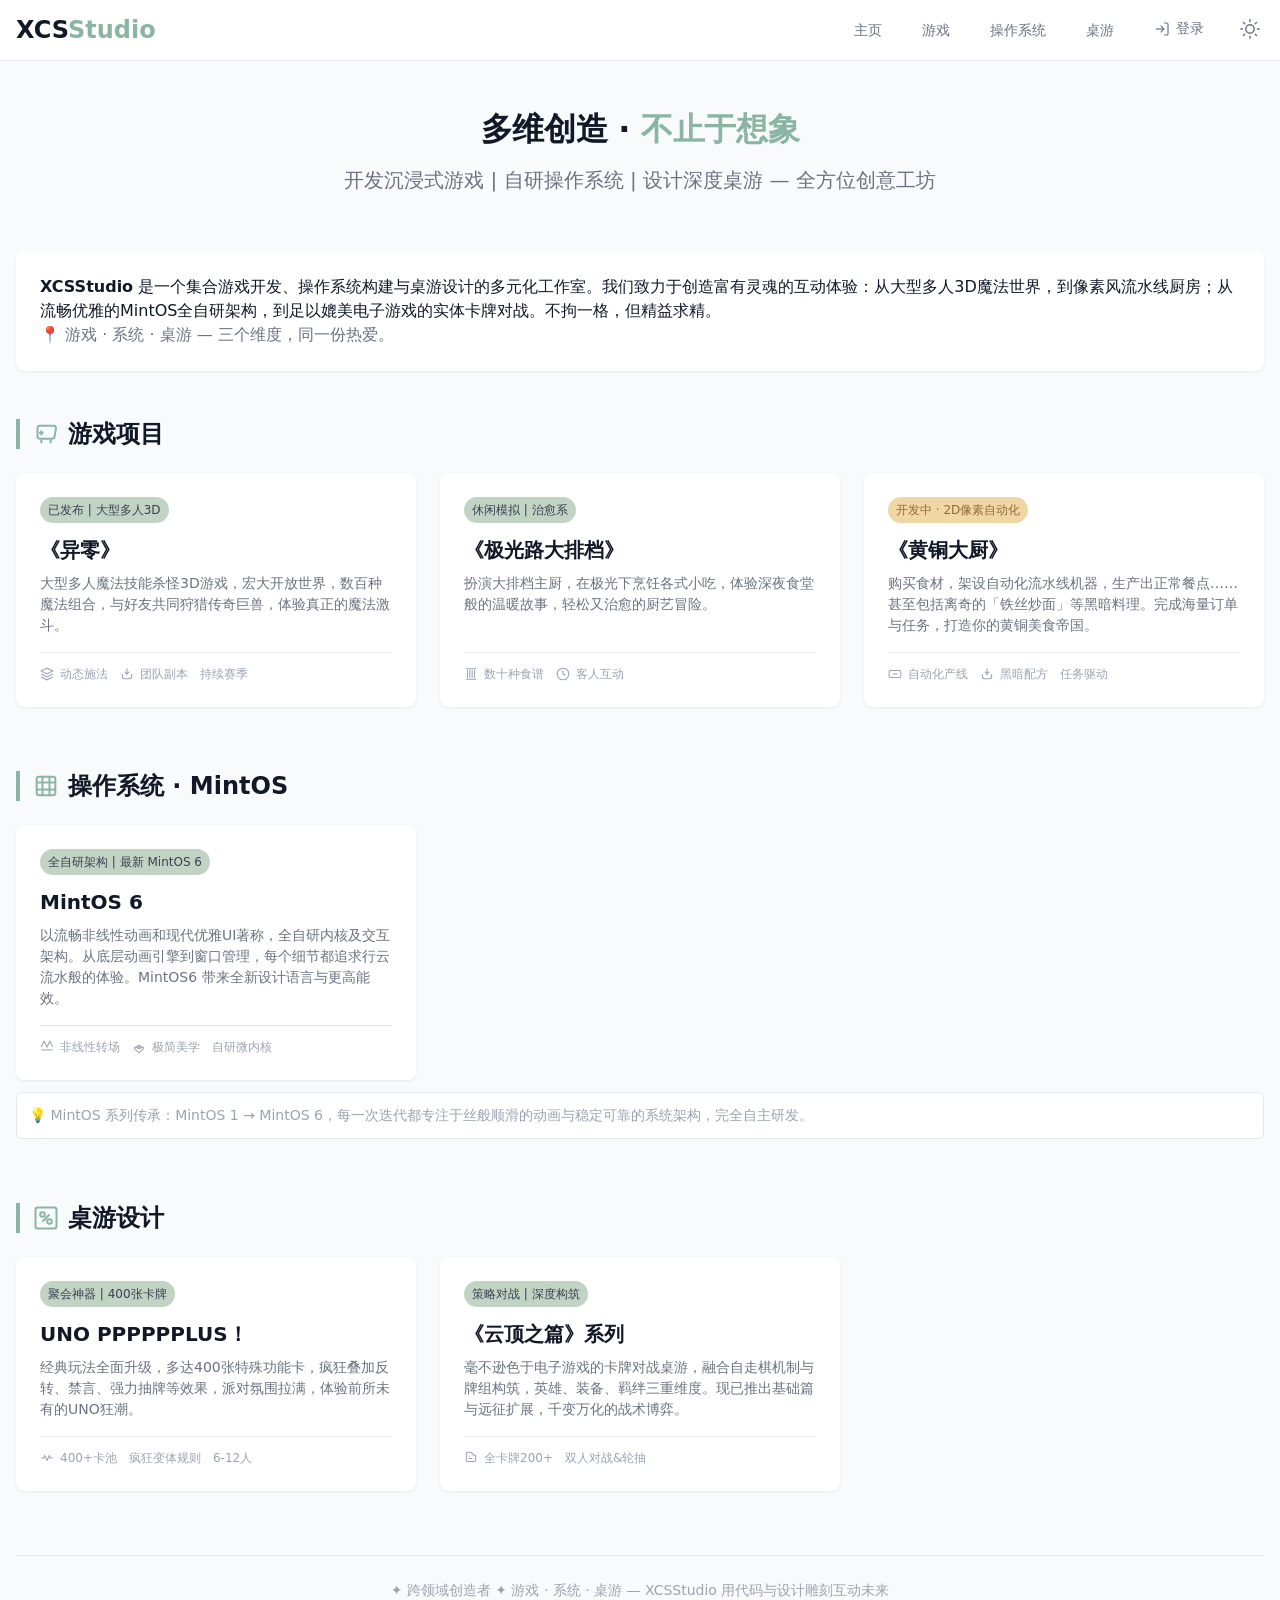
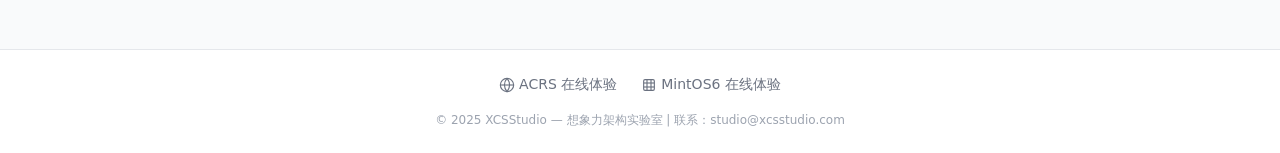
==== commit 6f76c53f: "Add files via upload" ====
--- a/index.html
+++ b/index.html
@@ -3,575 +3,9 @@
 <head>
     <meta charset="UTF-8">
     <meta name="viewport" content="width=device-width, initial-scale=1.0, viewport-fit=cover, user-scalable=yes">
+    <meta name="description" content="XCSStudio - 游戏开发、操作系统构建与桌游设计的多元化创意工坊">
     <title>XCSStudio | 游戏·操作系统·桌游 创新工坊</title>
-    <style>
-        /* ---------- DESIGN SYSTEM TOKENS ---------- */
-        :root {
-            /* 低饱和度马卡龙基调 (浅色主题) */
-            --color-primary: #8BB5A3;
-            --color-secondary: #E3C4B0;
-            --color-accent: #C1D4C3;
-            --color-neutral-50: #F9FAFB;
-            --color-neutral-100: #F3F4F6;
-            --color-neutral-200: #E5E7EB;
-            --color-neutral-300: #D1D5DB;
-            --color-neutral-400: #9CA3AF;
-            --color-neutral-500: #6B7280;
-            --color-neutral-700: #374151;
-            --color-neutral-900: #111827;
-            
-            --color-success: #A3C9A8;
-            --color-warning: #F0D6A3;
-            --color-error: #E7B2A6;
-            
-            /* 背景与卡片 */
-            --bg-body: var(--color-neutral-50);
-            --bg-card: #ffffff;
-            --bg-surface: #ffffff;
-            --border-light: var(--color-neutral-200);
-            --text-primary: var(--color-neutral-900);
-            --text-secondary: var(--color-neutral-600);
-            --text-muted: var(--color-neutral-500);
-            
-            /* 字体比例 */
-            --text-xs: 12px;
-            --text-sm: 14px;
-            --text-base: 16px;
-            --text-lg: 20px;
-            --text-xl: 24px;
-            --text-2xl: 32px;
-            
-            /* 间距 */
-            --space-1: 4px;
-            --space-2: 8px;
-            --space-3: 12px;
-            --space-4: 16px;
-            --space-6: 24px;
-            --space-8: 32px;
-            --space-12: 48px;
-            --space-16: 64px;
-            
-            /* 阴影 */
-            --shadow-sm: 0 1px 3px rgba(0, 0, 0, 0.08);
-            --shadow-md: 0 4px 12px rgba(0, 0, 0, 0.1);
-            
-            --radius-md: 6px;
-            --radius-lg: 8px;
-            
-            --font-sans: system-ui, -apple-system, 'Segoe UI', Roboto, 'Helvetica Neue', sans-serif;
-            
-            /* 过渡 */
-            --transition-theme: background-color 0.25s ease, color 0.2s ease, border-color 0.2s ease;
-        }
-        
-        /* 深色主题变量 */
-        body.dark {
-            --color-primary: #7AA899;
-            --color-secondary: #C9B29C;
-            --color-accent: #A2BFA4;
-            --bg-body: #12151C;
-            --bg-card: #1E232C;
-            --bg-surface: #1A1F28;
-            --border-light: #2D3440;
-            --text-primary: #EDF2F7;
-            --text-secondary: #CBD5E1;
-            --text-muted: #94A3B8;
-            --shadow-sm: 0 1px 3px rgba(0, 0, 0, 0.3);
-            --shadow-md: 0 4px 12px rgba(0, 0, 0, 0.4);
-        }
-        
-        * {
-            margin: 0;
-            padding: 0;
-            box-sizing: border-box;
-            transition: var(--transition-theme);
-        }
-        
-        body {
-            background-color: var(--bg-body);
-            color: var(--text-primary);
-            font-family: var(--font-sans);
-            font-size: var(--text-base);
-            font-weight: 400;
-            line-height: 1.5;
-            scroll-behavior: smooth;
-            -webkit-tap-highlight-color: transparent;
-        }
-        
-        /* 响应式容器 */
-        .container {
-            width: 100%;
-            max-width: 1280px;
-            margin: 0 auto;
-            padding: 0 var(--space-4);
-        }
-        
-        @media (max-width: 640px) {
-            .container {
-                padding: 0 var(--space-3);
-            }
-            :root {
-                --text-lg: 18px;
-                --text-xl: 22px;
-                --text-2xl: 28px;
-                --space-12: 36px;
-                --space-16: 48px;
-            }
-        }
-        
-        @media (min-width: 1600px) {
-            .container {
-                max-width: 1400px;
-            }
-        }
-        
-        /* 版式 */
-        h1, h2, h3, h4 {
-            font-weight: 600;
-            line-height: 1.25;
-        }
-        
-        h1 {
-            font-size: clamp(28px, 5vw, var(--text-2xl));
-            letter-spacing: -0.01em;
-        }
-        
-        h2 {
-            font-size: clamp(20px, 4vw, var(--text-xl));
-            margin-bottom: var(--space-6);
-            color: var(--text-primary);
-            border-left: 4px solid var(--color-primary);
-            padding-left: var(--space-3);
-            display: flex;
-            align-items: center;
-            gap: var(--space-2);
-        }
-        
-        h2 .section-icon {
-            width: 28px;
-            height: 28px;
-            stroke: var(--color-primary);
-            stroke-width: 1.7;
-            fill: none;
-            flex-shrink: 0;
-        }
-        
-        @media (max-width: 480px) {
-            h2 .section-icon {
-                width: 22px;
-                height: 22px;
-            }
-            h2 {
-                padding-left: var(--space-2);
-            }
-        }
-        
-        h3 {
-            font-size: clamp(18px, 3.5vw, var(--text-lg));
-            margin-bottom: var(--space-2);
-        }
-        
-        /* 导航栏 */
-        .navbar {
-            background-color: var(--bg-surface);
-            border-bottom: 1px solid var(--border-light);
-            padding: var(--space-3) 0;
-            position: sticky;
-            top: 0;
-            z-index: 10;
-            backdrop-filter: none;
-        }
-        
-        .nav-container {
-            display: flex;
-            justify-content: space-between;
-            align-items: center;
-            flex-wrap: wrap;
-            gap: var(--space-3);
-        }
-        
-        .logo {
-            font-size: clamp(20px, 5vw, var(--text-xl));
-            font-weight: 600;
-            color: var(--text-primary);
-            letter-spacing: -0.3px;
-        }
-        
-        .logo span {
-            color: var(--color-primary);
-        }
-        
-        .nav-links {
-            display: flex;
-            gap: clamp(12px, 4vw, var(--space-6));
-            list-style: none;
-            align-items: center;
-            flex-wrap: wrap;
-        }
-        
-        .nav-links a, .login-btn {
-            text-decoration: none;
-            font-size: clamp(12px, 3.5vw, var(--text-sm));
-            font-weight: 500;
-            color: var(--text-secondary);
-            transition: color 0.2s cubic-bezier(0.2, 0.9, 0.4, 1.1);
-            white-space: nowrap;
-            background: none;
-            border: none;
-            cursor: pointer;
-            font-family: inherit;
-        }
-        
-        /* 登录按钮样式 - 轻微强调 */
-        .login-btn {
-            background: transparent;
-            padding: var(--space-1) var(--space-2);
-            border-radius: var(--radius-md);
-            display: inline-flex;
-            align-items: center;
-            gap: 6px;
-        }
-        
-        .login-btn svg {
-            width: 16px;
-            height: 16px;
-            stroke: currentColor;
-            stroke-width: 1.7;
-            fill: none;
-        }
-        
-        .login-btn:hover {
-            color: var(--color-primary);
-            background-color: var(--border-light);
-        }
-        
-        @media (max-width: 480px) {
-            .nav-links a, .login-btn {
-                white-space: normal;
-                font-size: 12px;
-            }
-            .nav-links {
-                gap: 12px;
-            }
-        }
-        
-        .nav-links a:hover, .login-btn:hover {
-            color: var(--color-primary);
-        }
-        
-        /* 主题切换按钮 */
-        .theme-toggle {
-            background: none;
-            border: none;
-            cursor: pointer;
-            display: flex;
-            align-items: center;
-            justify-content: center;
-            padding: var(--space-1);
-            border-radius: var(--radius-md);
-            color: var(--text-secondary);
-            transition: all 0.2s ease;
-        }
-        
-        .theme-toggle svg {
-            width: 22px;
-            height: 22px;
-            stroke: currentColor;
-            stroke-width: 1.8;
-            fill: none;
-        }
-        
-        .theme-toggle:hover {
-            color: var(--color-primary);
-            background-color: var(--border-light);
-        }
-        
-        /* Hero */
-        .hero {
-            padding: clamp(32px, 8vw, var(--space-12)) 0 clamp(24px, 5vw, var(--space-8));
-            text-align: center;
-        }
-        
-        .hero-title {
-            font-size: clamp(28px, 6vw, var(--text-2xl));
-            margin-bottom: var(--space-4);
-        }
-        
-        .hero .highlight {
-            color: var(--color-primary);
-        }
-        
-        .hero-description {
-            font-size: clamp(16px, 3.5vw, var(--text-lg));
-            color: var(--text-secondary);
-            max-width: 680px;
-            margin: 0 auto var(--space-6);
-            padding: 0 var(--space-2);
-        }
-        
-        /* 工作室卡片 */
-        .studio-card {
-            background: var(--bg-card);
-            border-radius: var(--radius-lg);
-            padding: clamp(20px, 5vw, var(--space-6));
-            box-shadow: var(--shadow-sm);
-            margin-bottom: clamp(32px, 8vw, var(--space-12));
-            transition: transform 0.3s cubic-bezier(0.2, 0.9, 0.4, 1.1), box-shadow 0.3s ease;
-        }
-        
-        .studio-card:hover {
-            transform: translateY(-2px);
-            box-shadow: var(--shadow-md);
-        }
-        
-        .studio-card p {
-            color: var(--text-secondary);
-            margin-bottom: var(--space-3);
-            font-size: clamp(14px, 3vw, var(--text-base));
-        }
-        
-        /* 区块 */
-        .section {
-            margin-bottom: clamp(40px, 10vw, var(--space-16));
-        }
-        
-        /* 卡片网格 */
-        .cards-grid {
-            display: grid;
-            grid-template-columns: repeat(auto-fill, minmax(min(100%, 300px), 1fr));
-            gap: clamp(16px, 4vw, var(--space-6));
-        }
-        
-        @media (max-width: 480px) {
-            .cards-grid {
-                grid-template-columns: 1fr;
-                gap: var(--space-4);
-            }
-        }
-        
-        .project-card {
-            background: var(--bg-card);
-            border-radius: var(--radius-lg);
-            padding: clamp(18px, 4.5vw, var(--space-6));
-            box-shadow: var(--shadow-sm);
-            transition: transform 0.3s cubic-bezier(0.2, 0.9, 0.4, 1.2), box-shadow 0.25s ease;
-            display: flex;
-            flex-direction: column;
-            height: 100%;
-        }
-        
-        .project-card:hover {
-            transform: translateY(-4px);
-            box-shadow: var(--shadow-md);
-        }
-        
-        @media (hover: none) and (pointer: coarse) {
-            .project-card:active {
-                transform: scale(0.98);
-                transition: transform 0.1s;
-            }
-            .studio-card:active {
-                transform: scale(0.99);
-            }
-        }
-        
-        .card-badge {
-            display: inline-flex;
-            align-items: center;
-            gap: 6px;
-            background-color: var(--color-accent);
-            font-size: clamp(10px, 3vw, var(--text-xs));
-            font-weight: 500;
-            padding: var(--space-1) var(--space-2);
-            border-radius: 20px;
-            color: var(--color-neutral-700);
-            margin-bottom: var(--space-3);
-            align-self: flex-start;
-        }
-        
-        body.dark .card-badge {
-            color: #1e293b;
-        }
-        
-        .card-badge.dev {
-            background-color: var(--color-warning);
-            color: #8B6E3C;
-        }
-        
-        .project-title {
-            font-size: clamp(18px, 4vw, var(--text-lg));
-            font-weight: 600;
-            margin-bottom: var(--space-2);
-            display: flex;
-            align-items: center;
-            justify-content: space-between;
-            flex-wrap: wrap;
-            gap: var(--space-2);
-        }
-        
-        .project-desc {
-            font-size: clamp(13px, 3.2vw, var(--text-sm));
-            color: var(--text-secondary);
-            margin-bottom: var(--space-4);
-            flex: 1;
-        }
-        
-        .project-meta {
-            font-size: clamp(11px, 2.8vw, var(--text-xs));
-            color: var(--text-muted);
-            border-top: 1px solid var(--border-light);
-            padding-top: var(--space-3);
-            margin-top: var(--space-2);
-            display: flex;
-            flex-wrap: wrap;
-            gap: var(--space-3);
-            align-items: center;
-        }
-        
-        .meta-item {
-            display: inline-flex;
-            align-items: center;
-            gap: 6px;
-        }
-        
-        .meta-icon {
-            width: 14px;
-            height: 14px;
-            stroke: currentColor;
-            stroke-width: 1.8;
-            fill: none;
-            flex-shrink: 0;
-        }
-        
-        .os-note {
-            margin-top: var(--space-3);
-            font-size: clamp(13px, 3vw, var(--text-sm));
-            color: var(--text-muted);
-            background: var(--bg-card);
-            padding: var(--space-3);
-            border-radius: var(--radius-md);
-            border: 1px solid var(--border-light);
-        }
-        
-        /* 页脚 */
-        .footer {
-            background: var(--bg-surface);
-            border-top: 1px solid var(--border-light);
-            padding: clamp(24px, 6vw, var(--space-8)) 0;
-            margin-top: clamp(32px, 8vw, var(--space-12));
-            text-align: center;
-            font-size: clamp(12px, 3vw, var(--text-sm));
-            color: var(--text-muted);
-        }
-        
-        .footer-links {
-            display: flex;
-            justify-content: center;
-            gap: clamp(16px, 6vw, var(--space-6));
-            margin-bottom: var(--space-4);
-            flex-wrap: wrap;
-        }
-        
-        .footer-links a {
-            color: var(--text-secondary);
-            text-decoration: none;
-            font-size: clamp(12px, 3vw, var(--text-sm));
-            display: inline-flex;
-            align-items: center;
-            gap: var(--space-1);
-            transition: color 0.2s ease;
-            padding: var(--space-1) 0;
-        }
-        
-        .footer-links svg {
-            width: 16px;
-            height: 16px;
-            stroke: currentColor;
-            stroke-width: 1.7;
-            fill: none;
-            flex-shrink: 0;
-        }
-        
-        .copyright {
-            font-size: clamp(10px, 2.8vw, var(--text-xs));
-            word-break: break-word;
-        }
-        
-        /* 非线性动画 */
-        @keyframes fadeUp {
-            0% {
-                opacity: 0;
-                transform: translateY(12px);
-            }
-            100% {
-                opacity: 1;
-                transform: translateY(0);
-            }
-        }
-        
-        .section, .studio-card, .project-card {
-            animation: fadeUp 0.5s cubic-bezier(0.2, 0.9, 0.4, 1.1) backwards;
-        }
-        
-        .project-card:nth-child(1) { animation-delay: 0.05s; }
-        .project-card:nth-child(2) { animation-delay: 0.1s; }
-        .project-card:nth-child(3) { animation-delay: 0.15s; }
-        .project-card:nth-child(4) { animation-delay: 0.2s; }
-        .project-card:nth-child(5) { animation-delay: 0.25s; }
-        
-        @media (prefers-reduced-motion: reduce) {
-            .section, .studio-card, .project-card {
-                animation: none;
-                opacity: 1;
-                transform: none;
-            }
-        }
-        
-        @media (max-width: 640px) {
-            .project-meta {
-                gap: var(--space-2);
-            }
-            .meta-item {
-                font-size: 11px;
-            }
-        }
-        
-        @media (orientation: landscape) and (max-height: 500px) {
-            .hero {
-                padding: var(--space-6) 0 var(--space-4);
-            }
-            .section {
-                margin-bottom: var(--space-8);
-            }
-            .navbar {
-                padding: var(--space-2) 0;
-            }
-        }
-        
-        @media (min-width: 1024px) and (max-width: 1280px) {
-            .cards-grid {
-                grid-template-columns: repeat(3, 1fr);
-            }
-        }
-        
-        ::-webkit-scrollbar {
-            width: 8px;
-            height: 8px;
-        }
-        
-        ::-webkit-scrollbar-track {
-            background: var(--bg-body);
-        }
-        
-        ::-webkit-scrollbar-thumb {
-            background: var(--color-neutral-400);
-            border-radius: 4px;
-        }
-        
-        body.dark ::-webkit-scrollbar-thumb {
-            background: var(--color-neutral-500);
-        }
-    </style>
+    <link rel="stylesheet" href="style.css">
 </head>
 <body>
     <nav class="navbar">
@@ -583,13 +17,13 @@
                 <li><a href="#os">操作系统</a></li>
                 <li><a href="#boardgames">桌游</a></li>
                 <li>
-                    <button class="login-btn" id="loginBtn" aria-label="登录">
+                    <button class="login-btn" id="loginBtn" aria-label="账户">
                         <svg viewBox="0 0 24 24" fill="none" stroke="currentColor" stroke-width="1.8">
                             <path d="M15 3h4a2 2 0 0 1 2 2v14a2 2 0 0 1-2 2h-4"/>
                             <polyline points="10 17 15 12 10 7"/>
                             <line x1="15" y1="12" x2="3" y2="12"/>
                         </svg>
-                        登录
+                        <span class="login-text">登录</span>
                     </button>
                 </li>
                 <li>
@@ -625,7 +59,7 @@
         <div class="container">
             <div class="studio-card">
                 <p><strong>XCSStudio</strong> 是一个集合游戏开发、操作系统构建与桌游设计的多元化工作室。我们致力于创造富有灵魂的互动体验：从大型多人3D魔法世界，到像素风流水线厨房；从流畅优雅的MintOS全自研架构，到足以媲美电子游戏的实体卡牌对战。不拘一格，但精益求精。</p>
-                <p class="text-secondary" style="margin-bottom:0;">📍 游戏 · 系统 · 桌游 — 三个维度，同一份热爱。</p>
+                <p style="margin-bottom:0; color: var(--text-secondary);">📍 游戏 · 系统 · 桌游 — 三个维度，同一份热爱。</p>
             </div>
 
             <!-- 游戏项目 -->
@@ -734,7 +168,7 @@
             </section>
             
             <div style="margin: var(--space-8) 0 var(--space-4); text-align: center;">
-                <p style="font-size: clamp(12px, 3vw, var(--text-sm)); color: var(--text-muted); border-top: 1px solid var(--border-light); padding-top: var(--space-6);">
+                <p style="font-size: var(--text-sm); color: var(--text-muted); border-top: 1px solid var(--border-light); padding-top: var(--space-6);">
                     ✦ 跨领域创造者 ✦ 游戏 · 系统 · 桌游  —  XCSStudio 用代码与设计雕刻互动未来
                 </p>
             </div>
@@ -757,62 +191,46 @@
         </div>
     </footer>
 
+    <script src="common.js"></script>
     <script>
         (function() {
-            // 登录跳转逻辑: 跳转到同目录下的 login.html
+            // 初始化主题
+            if (window.themeUtils) themeUtils.initThemeToggle('themeToggle');
+            
+            // 更新登录按钮状态
             const loginBtn = document.getElementById('loginBtn');
-            if (loginBtn) {
-                loginBtn.addEventListener('click', function(e) {
-                    e.preventDefault();
-                    window.location.href = 'login.html';
-                });
-            }
-            
-            // 主题切换
-            const themeToggle = document.getElementById('themeToggle');
-            const sunIcon = document.querySelector('.sun-icon');
-            const moonIcon = document.querySelector('.moon-icon');
-            
-            const getCurrentTheme = () => {
-                if (localStorage.getItem('theme') === 'dark') return 'dark';
-                if (localStorage.getItem('theme') === 'light') return 'light';
-                return window.matchMedia('(prefers-color-scheme: dark)').matches ? 'dark' : 'light';
-            };
-            
-            const applyTheme = (theme) => {
-                if (theme === 'dark') {
-                    document.body.classList.add('dark');
-                    if (sunIcon && moonIcon) {
-                        sunIcon.style.display = 'none';
-                        moonIcon.style.display = 'block';
-                    }
-                } else {
-                    document.body.classList.remove('dark');
-                    if (sunIcon && moonIcon) {
-                        sunIcon.style.display = 'block';
-                        moonIcon.style.display = 'none';
+            const loginTextSpan = loginBtn?.querySelector('.login-text');
+            
+            async function updateNavButton() {
+                if (!loginBtn || !loginTextSpan) return;
+                const isValid = await window.xcsAuth.verifySession();
+                if (isValid) {
+                    const session = window.xcsAuth.getSession();
+                    if (session && session.nickname) {
+                        loginTextSpan.textContent = session.nickname;
+                        loginBtn.onclick = (e) => { e.preventDefault(); window.location.href = 'admin.html'; };
+                        return;
                     }
                 }
-                localStorage.setItem('theme', theme);
-            };
-            
-            if (themeToggle) {
-                themeToggle.addEventListener('click', () => {
-                    const isDark = document.body.classList.contains('dark');
-                    applyTheme(isDark ? 'light' : 'dark');
-                });
-                applyTheme(getCurrentTheme());
+                loginTextSpan.textContent = '登录';
+                loginBtn.onclick = (e) => { e.preventDefault(); window.location.href = 'login.html'; };
             }
             
-            // 平滑滚动导航
+            updateNavButton();
+            // 监听 storage 事件，跨标签页同步
+            window.addEventListener('storage', (e) => {
+                if (e.key === 'xcs_session') updateNavButton();
+            });
+            
+            // 平滑滚动
             document.querySelectorAll('.nav-links a[href^="#"]').forEach(anchor => {
                 anchor.addEventListener('click', function(e) {
                     const targetId = this.getAttribute('href');
                     if (targetId && targetId !== '#') {
-                        const targetElement = document.querySelector(targetId);
-                        if (targetElement) {
+                        const target = document.querySelector(targetId);
+                        if (target) {
                             e.preventDefault();
-                            targetElement.scrollIntoView({ behavior: 'smooth', block: 'start' });
+                            target.scrollIntoView({ behavior: 'smooth', block: 'start' });
                         }
                     }
                 });
--- a/style.css
+++ b/style.css
@@ -0,0 +1,238 @@
+/* style.css - 设计系统与全局样式 (符合规范，无emoji，无渐变，纯线条图标) */
+:root {
+    --color-primary: #8BB5A3;
+    --color-secondary: #E3C4B0;
+    --color-accent: #C1D4C3;
+    --color-neutral-50: #F9FAFB;
+    --color-neutral-100: #F3F4F6;
+    --color-neutral-200: #E5E7EB;
+    --color-neutral-300: #D1D5DB;
+    --color-neutral-400: #9CA3AF;
+    --color-neutral-500: #6B7280;
+    --color-neutral-700: #374151;
+    --color-neutral-900: #111827;
+    --color-success: #A3C9A8;
+    --color-warning: #F0D6A3;
+    --color-error: #E7B2A6;
+    
+    --bg-body: #F9FAFB;
+    --bg-card: #FFFFFF;
+    --bg-surface: #FFFFFF;
+    --border-light: #E5E7EB;
+    --text-primary: #111827;
+    --text-secondary: #6B7280;
+    --text-muted: #9CA3AF;
+    
+    --text-xs: 12px;
+    --text-sm: 14px;
+    --text-base: 16px;
+    --text-lg: 20px;
+    --text-xl: 24px;
+    --text-2xl: 32px;
+    
+    --space-1: 4px;
+    --space-2: 8px;
+    --space-3: 12px;
+    --space-4: 16px;
+    --space-6: 24px;
+    --space-8: 32px;
+    --space-12: 48px;
+    --space-16: 64px;
+    
+    --shadow-sm: 0 1px 3px rgba(0, 0, 0, 0.08);
+    --shadow-md: 0 4px 12px rgba(0, 0, 0, 0.1);
+    --radius-md: 6px;
+    --radius-lg: 8px;
+    
+    --font-sans: system-ui, -apple-system, 'Segoe UI', Roboto, 'Helvetica Neue', sans-serif;
+    --transition-theme: background-color 0.25s ease, color 0.2s ease, border-color 0.2s ease;
+}
+
+body.dark {
+    --color-primary: #7AA899;
+    --color-secondary: #C9B29C;
+    --color-accent: #A2BFA4;
+    --bg-body: #12151C;
+    --bg-card: #1E232C;
+    --bg-surface: #1A1F28;
+    --border-light: #2D3440;
+    --text-primary: #EDF2F7;
+    --text-secondary: #CBD5E1;
+    --text-muted: #94A3B8;
+    --shadow-sm: 0 1px 3px rgba(0, 0, 0, 0.3);
+    --shadow-md: 0 4px 12px rgba(0, 0, 0, 0.4);
+}
+
+* {
+    margin: 0;
+    padding: 0;
+    box-sizing: border-box;
+    transition: var(--transition-theme);
+}
+
+body {
+    background-color: var(--bg-body);
+    color: var(--text-primary);
+    font-family: var(--font-sans);
+    font-size: var(--text-base);
+    font-weight: 400;
+    line-height: 1.5;
+    scroll-behavior: smooth;
+    -webkit-tap-highlight-color: transparent;
+}
+
+.container {
+    width: 100%;
+    max-width: 1280px;
+    margin: 0 auto;
+    padding: 0 var(--space-4);
+}
+
+@media (max-width: 640px) {
+    .container { padding: 0 var(--space-3); }
+    :root {
+        --text-lg: 18px;
+        --text-xl: 22px;
+        --text-2xl: 28px;
+        --space-12: 36px;
+        --space-16: 48px;
+    }
+}
+
+@media (min-width: 1600px) { .container { max-width: 1400px; } }
+
+h1, h2, h3, h4 { font-weight: 600; line-height: 1.25; }
+h1 { font-size: clamp(28px, 5vw, var(--text-2xl)); letter-spacing: -0.01em; }
+h2 {
+    font-size: clamp(20px, 4vw, var(--text-xl));
+    margin-bottom: var(--space-6);
+    border-left: 4px solid var(--color-primary);
+    padding-left: var(--space-3);
+    display: flex;
+    align-items: center;
+    gap: var(--space-2);
+}
+h2 .section-icon { width: 28px; height: 28px; stroke: var(--color-primary); stroke-width: 1.7; fill: none; }
+@media (max-width: 480px) {
+    h2 .section-icon { width: 22px; height: 22px; }
+    h2 { padding-left: var(--space-2); }
+}
+
+.navbar {
+    background-color: var(--bg-surface);
+    border-bottom: 1px solid var(--border-light);
+    padding: var(--space-3) 0;
+    position: sticky;
+    top: 0;
+    z-index: 10;
+}
+.nav-container { display: flex; justify-content: space-between; align-items: center; flex-wrap: wrap; gap: var(--space-3); }
+.logo { font-size: clamp(20px, 5vw, var(--text-xl)); font-weight: 600; cursor: pointer; }
+.logo span { color: var(--color-primary); }
+.nav-links { display: flex; gap: clamp(12px, 4vw, var(--space-6)); list-style: none; align-items: center; flex-wrap: wrap; }
+.nav-links a, .login-btn {
+    text-decoration: none;
+    font-size: clamp(12px, 3.5vw, var(--text-sm));
+    font-weight: 500;
+    color: var(--text-secondary);
+    background: none;
+    border: none;
+    cursor: pointer;
+    font-family: inherit;
+    padding: var(--space-1) var(--space-2);
+    border-radius: var(--radius-md);
+    display: inline-flex;
+    align-items: center;
+    gap: 6px;
+}
+.login-btn svg, .theme-toggle svg { width: 16px; height: 16px; stroke: currentColor; stroke-width: 1.8; fill: none; }
+.nav-links a:hover, .login-btn:hover, .theme-toggle:hover { color: var(--color-primary); background-color: var(--border-light); }
+.theme-toggle { background: none; border: none; cursor: pointer; padding: var(--space-1); border-radius: var(--radius-md); color: var(--text-secondary); }
+.theme-toggle svg { width: 20px; height: 20px; }
+
+.hero { padding: clamp(32px, 8vw, var(--space-12)) 0 clamp(24px, 5vw, var(--space-8)); text-align: center; }
+.hero-title { font-size: clamp(28px, 6vw, var(--text-2xl)); margin-bottom: var(--space-4); }
+.hero .highlight { color: var(--color-primary); }
+.hero-description { font-size: clamp(16px, 3.5vw, var(--text-lg)); color: var(--text-secondary); max-width: 680px; margin: 0 auto var(--space-6); }
+
+.studio-card {
+    background: var(--bg-card);
+    border-radius: var(--radius-lg);
+    padding: clamp(20px, 5vw, var(--space-6));
+    box-shadow: var(--shadow-sm);
+    margin-bottom: clamp(32px, 8vw, var(--space-12));
+}
+.section { margin-bottom: clamp(40px, 10vw, var(--space-16)); }
+.cards-grid { display: grid; grid-template-columns: repeat(auto-fill, minmax(min(100%, 300px), 1fr)); gap: clamp(16px, 4vw, var(--space-6)); }
+@media (max-width: 480px) { .cards-grid { grid-template-columns: 1fr; } }
+
+.project-card {
+    background: var(--bg-card);
+    border-radius: var(--radius-lg);
+    padding: clamp(18px, 4.5vw, var(--space-6));
+    box-shadow: var(--shadow-sm);
+    transition: transform 0.2s, box-shadow 0.2s;
+    display: flex;
+    flex-direction: column;
+    height: 100%;
+}
+.project-card:hover { transform: translateY(-2px); box-shadow: var(--shadow-md); }
+.card-badge {
+    display: inline-flex; align-items: center; gap: 6px;
+    background-color: var(--color-accent); font-size: var(--text-xs); font-weight: 500;
+    padding: var(--space-1) var(--space-2); border-radius: 20px; color: var(--color-neutral-700);
+    margin-bottom: var(--space-3); align-self: flex-start;
+}
+body.dark .card-badge { color: #1e293b; }
+.card-badge.dev { background-color: var(--color-warning); color: #8B6E3C; }
+.project-title { font-size: var(--text-lg); font-weight: 600; margin-bottom: var(--space-2); }
+.project-desc { font-size: var(--text-sm); color: var(--text-secondary); margin-bottom: var(--space-4); flex: 1; }
+.project-meta { font-size: var(--text-xs); color: var(--text-muted); border-top: 1px solid var(--border-light); padding-top: var(--space-3); display: flex; flex-wrap: wrap; gap: var(--space-3); }
+.meta-item { display: inline-flex; align-items: center; gap: 6px; }
+.meta-icon { width: 14px; height: 14px; stroke: currentColor; stroke-width: 1.8; fill: none; }
+.os-note { margin-top: var(--space-3); font-size: var(--text-sm); color: var(--text-muted); background: var(--bg-card); padding: var(--space-3); border-radius: var(--radius-md); border: 1px solid var(--border-light); }
+
+.footer { background: var(--bg-surface); border-top: 1px solid var(--border-light); padding: var(--space-6) 0; margin-top: var(--space-12); text-align: center; font-size: var(--text-sm); color: var(--text-muted); }
+.footer-links { display: flex; justify-content: center; gap: var(--space-6); margin-bottom: var(--space-4); flex-wrap: wrap; }
+.footer-links a { color: var(--text-secondary); text-decoration: none; display: inline-flex; align-items: center; gap: var(--space-1); }
+.footer-links svg { width: 16px; height: 16px; stroke: currentColor; stroke-width: 1.7; fill: none; }
+.copyright { font-size: var(--text-xs); }
+
+@keyframes fadeUp { 0% { opacity: 0; transform: translateY(12px); } 100% { opacity: 1; transform: translateY(0); } }
+.section, .studio-card, .project-card { animation: fadeUp 0.5s cubic-bezier(0.2, 0.9, 0.4, 1.1) backwards; }
+.project-card:nth-child(1) { animation-delay: 0.05s; }
+.project-card:nth-child(2) { animation-delay: 0.1s; }
+.project-card:nth-child(3) { animation-delay: 0.15s; }
+@media (prefers-reduced-motion: reduce) { .section, .studio-card, .project-card { animation: none; } }
+
+@media (max-width: 640px) { .project-meta { gap: var(--space-2); } }
+::-webkit-scrollbar { width: 8px; height: 8px; }
+::-webkit-scrollbar-track { background: var(--bg-body); }
+::-webkit-scrollbar-thumb { background: var(--color-neutral-400); border-radius: 4px; }
+body.dark ::-webkit-scrollbar-thumb { background: var(--color-neutral-500); }
+
+/* 表单组件 */
+.form-group { margin-bottom: var(--space-4); }
+.form-group label { display: block; font-size: var(--text-sm); font-weight: 500; margin-bottom: var(--space-2); color: var(--text-secondary); }
+.form-group input {
+    width: 100%; padding: var(--space-3); font-size: var(--text-base);
+    background-color: var(--bg-body); border: 1px solid var(--border-light);
+    border-radius: var(--radius-md); color: var(--text-primary);
+}
+.form-group input:focus { outline: none; border-color: var(--color-primary); }
+.submit-btn {
+    width: 100%; padding: var(--space-3); background-color: var(--color-primary);
+    border: none; border-radius: var(--radius-md); font-size: var(--text-base);
+    font-weight: 500; color: white; cursor: pointer; transition: filter 0.2s;
+}
+.submit-btn:hover { filter: brightness(0.9); }
+.submit-btn:disabled { opacity: 0.6; cursor: not-allowed; filter: none; }
+
+.message {
+    margin-top: var(--space-4); padding: var(--space-2) var(--space-3);
+    border-radius: var(--radius-md); font-size: var(--text-sm);
+    display: none; position: relative; align-items: center; justify-content: space-between;
+}
+.message.error { background-color: rgba(231, 178, 166, 0.2); color: var(--color-error); border: 1px solid var(--color-error); }
+.message.success { background-color: rgba(163, 201, 168, 0.2); color: var(--color-success); border: 1px solid var(--color-success); }
+.message .close-msg { cursor: pointer; font-weight: bold; margin-left: 12px; }
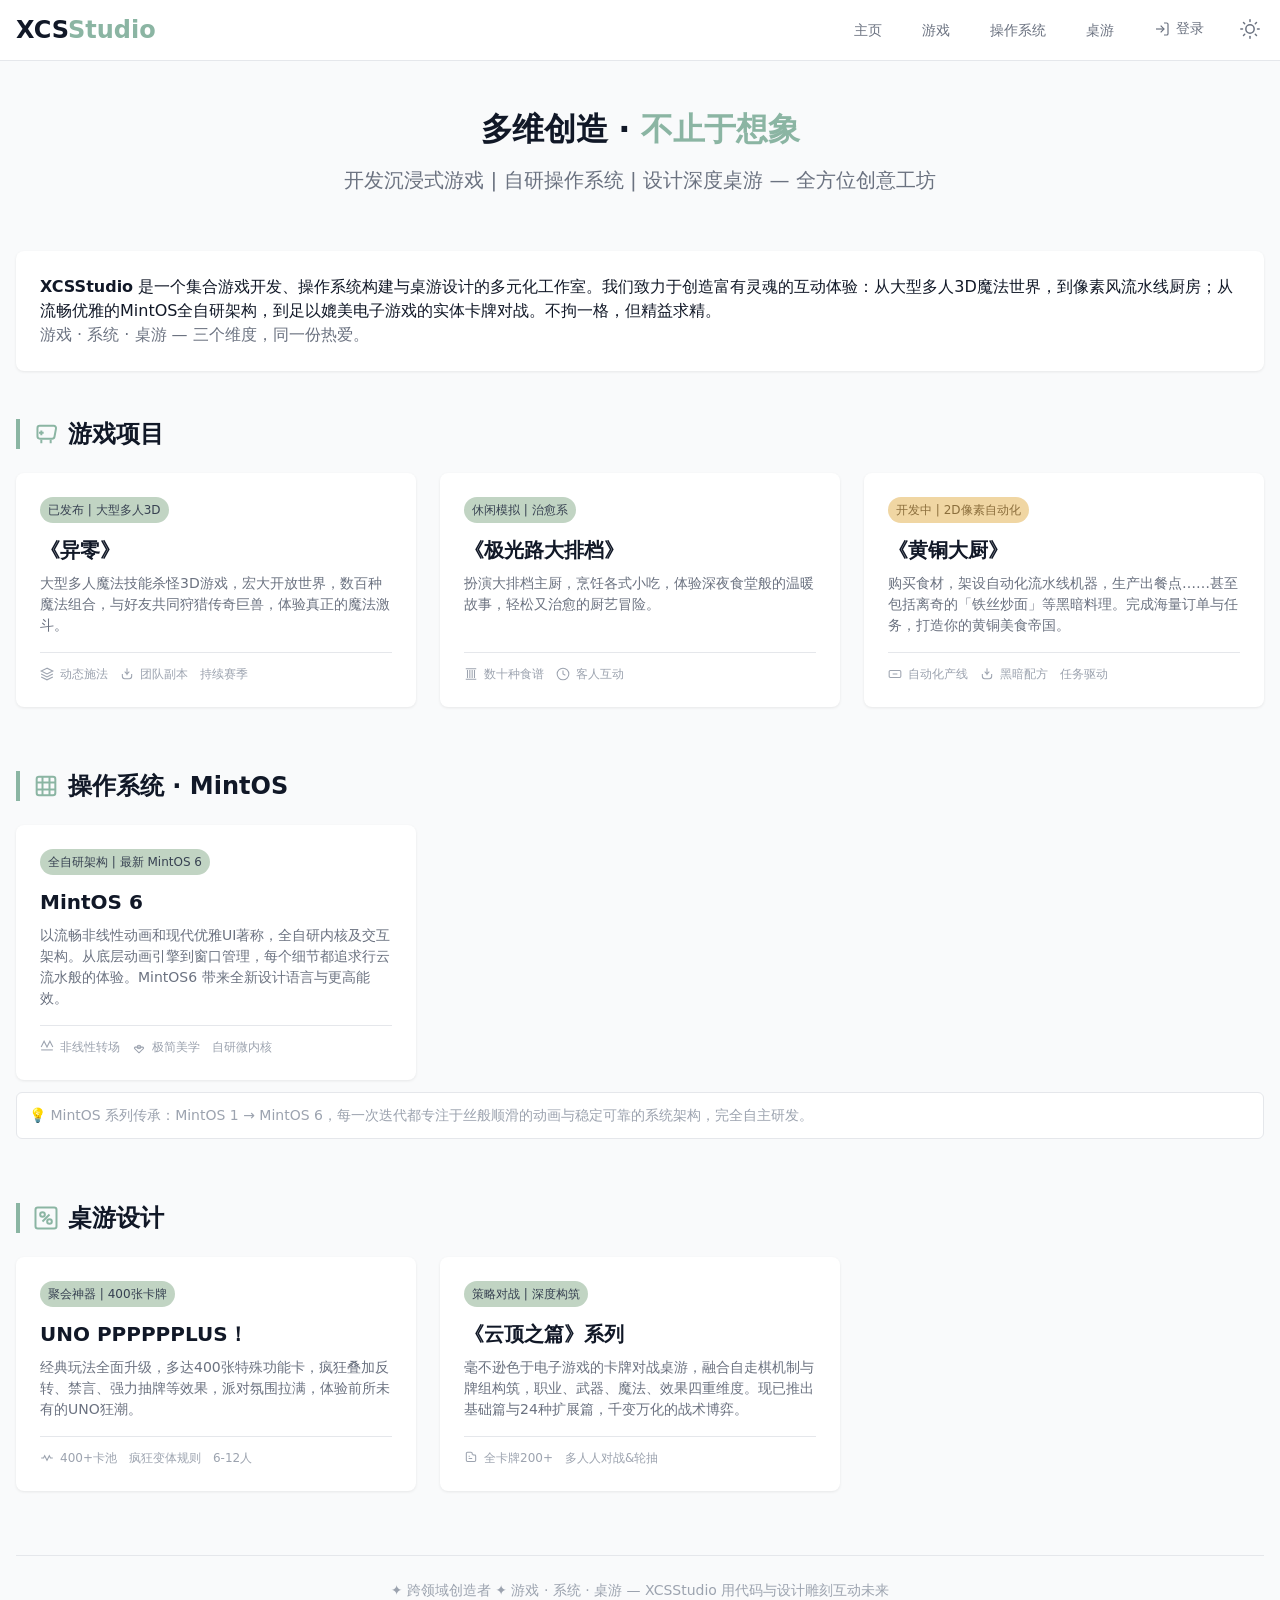
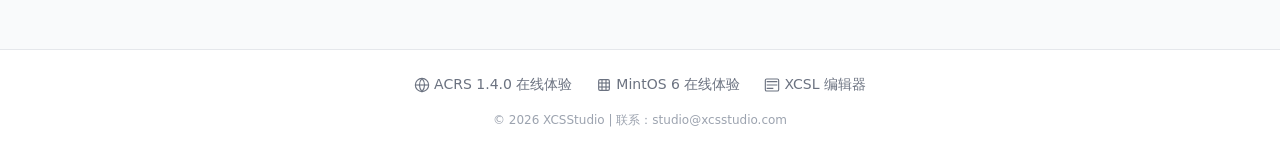
==== commit e0847a3e: "Add files via upload" ====
--- a/index.html
+++ b/index.html
@@ -59,7 +59,7 @@
         <div class="container">
             <div class="studio-card">
                 <p><strong>XCSStudio</strong> 是一个集合游戏开发、操作系统构建与桌游设计的多元化工作室。我们致力于创造富有灵魂的互动体验：从大型多人3D魔法世界，到像素风流水线厨房；从流畅优雅的MintOS全自研架构，到足以媲美电子游戏的实体卡牌对战。不拘一格，但精益求精。</p>
-                <p style="margin-bottom:0; color: var(--text-secondary);">📍 游戏 · 系统 · 桌游 — 三个维度，同一份热爱。</p>
+                <p style="margin-bottom:0; color: var(--text-secondary);">游戏 · 系统 · 桌游 — 三个维度，同一份热爱。</p>
             </div>
 
             <!-- 游戏项目 -->
@@ -85,16 +85,16 @@
                     <div class="project-card">
                         <div class="card-badge">休闲模拟 | 治愈系</div>
                         <div class="project-title">《极光路大排档》</div>
-                        <div class="project-desc">扮演大排档主厨，在极光下烹饪各式小吃，体验深夜食堂般的温暖故事，轻松又治愈的厨艺冒险。</div>
+                        <div class="project-desc">扮演大排档主厨，烹饪各式小吃，体验深夜食堂般的温暖故事，轻松又治愈的厨艺冒险。</div>
                         <div class="project-meta">
                             <span class="meta-item"><svg class="meta-icon" viewBox="0 0 24 24" fill="none" stroke="currentColor"><path d="M6 5v14M10 5v14M14 5v14M18 5v14M3 3h18M3 21h18"/></svg>数十种食谱</span>
                             <span class="meta-item"><svg class="meta-icon" viewBox="0 0 24 24" fill="none" stroke="currentColor"><circle cx="12" cy="12" r="10"/><path d="M12 6v6l4 2"/></svg>客人互动</span>
                         </div>
                     </div>
                     <div class="project-card">
-                        <div class="card-badge dev">开发中 · 2D像素自动化</div>
+                        <div class="card-badge dev">开发中 | 2D像素自动化</div>
                         <div class="project-title">《黄铜大厨》</div>
-                        <div class="project-desc">购买食材，架设自动化流水线机器，生产出正常餐点……甚至包括离奇的「铁丝炒面」等黑暗料理。完成海量订单与任务，打造你的黄铜美食帝国。</div>
+                        <div class="project-desc">购买食材，架设自动化流水线机器，生产出餐点……甚至包括离奇的「铁丝炒面」等黑暗料理。完成海量订单与任务，打造你的黄铜美食帝国。</div>
                         <div class="project-meta">
                             <span class="meta-item"><svg class="meta-icon" viewBox="0 0 24 24" fill="none" stroke="currentColor"><rect x="2" y="6" width="20" height="12" rx="2"/><path d="M8 12h8"/></svg>自动化产线</span>
                             <span class="meta-item"><svg class="meta-icon" viewBox="0 0 24 24" fill="none" stroke="currentColor"><path d="M20 12v4a4 4 0 0 1-4 4H8a4 4 0 0 1-4-4v-4M12 2v12M8 8l4 4 4-4"/></svg>黑暗配方</span>
@@ -158,10 +158,10 @@
                     <div class="project-card">
                         <div class="card-badge">策略对战 | 深度构筑</div>
                         <div class="project-title">《云顶之篇》系列</div>
-                        <div class="project-desc">毫不逊色于电子游戏的卡牌对战桌游，融合自走棋机制与牌组构筑，英雄、装备、羁绊三重维度。现已推出基础篇与远征扩展，千变万化的战术博弈。</div>
+                        <div class="project-desc">毫不逊色于电子游戏的卡牌对战桌游，融合自走棋机制与牌组构筑，职业、武器、魔法、效果四重维度。现已推出基础篇与24种扩展篇，千变万化的战术博弈。</div>
                         <div class="project-meta">
                             <span class="meta-item"><svg class="meta-icon" viewBox="0 0 24 24" fill="none" stroke="currentColor"><path d="M20 7h-4.18A3 3 0 0 0 14 5.18V4a2 2 0 0 0-2-2H6a2 2 0 0 0-2 2v12a2 2 0 0 0 2 2h12a2 2 0 0 0 2-2V9a2 2 0 0 0-2-2z"/><path d="M8 9h2M8 13h6"/></svg>全卡牌200+</span>
-                            <span class="meta-item">双人对战&轮抽</span>
+                            <span class="meta-item">多人人对战&轮抽</span>
                         </div>
                     </div>
                 </div>
@@ -180,24 +180,30 @@
             <div class="footer-links">
                 <a href="https://xcsstudio.github.io/ACRS" target="_blank" rel="noopener noreferrer">
                     <svg viewBox="0 0 24 24" fill="none" stroke="currentColor"><circle cx="12" cy="12" r="10"/><path d="M12 2a15 15 0 0 0 0 20 15 15 0 0 0 0-20"/><path d="M2 12h20"/></svg>
-                    ACRS 在线体验
+                    ACRS 1.4.0 在线体验
                 </a>
                 <a href="https://xcsstudio.github.io/MintOS6" target="_blank" rel="noopener noreferrer">
                     <svg viewBox="0 0 24 24" fill="none" stroke="currentColor"><rect x="4" y="4" width="16" height="16" rx="2" ry="2"/><line x1="9" y1="4" x2="9" y2="20"/><line x1="15" y1="4" x2="15" y2="20"/><line x1="4" y1="9" x2="20" y2="9"/><line x1="4" y1="15" x2="20" y2="15"/></svg>
-                    MintOS6 在线体验
+                    MintOS 6 在线体验
                 </a>
-            </div>
-            <div class="copyright">© 2025 XCSStudio — 想象力架构实验室 | 联系：studio@xcsstudio.com</div>
+                <a href="XCSL_editor.html" target="_blank" rel="noopener noreferrer">
+                    <svg viewBox="0 0 24 24" fill="none" stroke="currentColor"><path d="M4 7h16M4 12h16M4 17h10"/><rect x="2" y="3" width="20" height="18" rx="2"/></svg>
+                    XCSL 编辑器
+                </a>
+            </div>
+            <div class="copyright">© 2026 XCSStudio | 联系：studio@xcsstudio.com</div>
         </div>
     </footer>
 
     <script src="common.js"></script>
     <script>
         (function() {
-            // 初始化主题
+            if (!window.xcsAuth) {
+                console.error('认证模块加载失败，请刷新页面重试');
+                return;
+            }
             if (window.themeUtils) themeUtils.initThemeToggle('themeToggle');
             
-            // 更新登录按钮状态
             const loginBtn = document.getElementById('loginBtn');
             const loginTextSpan = loginBtn?.querySelector('.login-text');
             
@@ -217,12 +223,10 @@
             }
             
             updateNavButton();
-            // 监听 storage 事件，跨标签页同步
             window.addEventListener('storage', (e) => {
                 if (e.key === 'xcs_session') updateNavButton();
             });
             
-            // 平滑滚动
             document.querySelectorAll('.nav-links a[href^="#"]').forEach(anchor => {
                 anchor.addEventListener('click', function(e) {
                     const targetId = this.getAttribute('href');
--- a/style.css
+++ b/style.css
@@ -1,4 +1,4 @@
-/* style.css - 设计系统与全局样式 (符合规范，无emoji，无渐变，纯线条图标) */
+/* style.css - 设计系统与全局样式 (性能优化 + 非线性动画) */
 :root {
     --color-primary: #8BB5A3;
     --color-secondary: #E3C4B0;
@@ -45,7 +45,7 @@
     --radius-lg: 8px;
     
     --font-sans: system-ui, -apple-system, 'Segoe UI', Roboto, 'Helvetica Neue', sans-serif;
-    --transition-theme: background-color 0.25s ease, color 0.2s ease, border-color 0.2s ease;
+    --transition-theme: background-color 0.2s ease, color 0.2s ease, border-color 0.2s ease;
 }
 
 body.dark {
@@ -75,7 +75,6 @@
     color: var(--text-primary);
     font-family: var(--font-sans);
     font-size: var(--text-base);
-    font-weight: 400;
     line-height: 1.5;
     scroll-behavior: smooth;
     -webkit-tap-highlight-color: transparent;
@@ -171,7 +170,7 @@
     border-radius: var(--radius-lg);
     padding: clamp(18px, 4.5vw, var(--space-6));
     box-shadow: var(--shadow-sm);
-    transition: transform 0.2s, box-shadow 0.2s;
+    transition: transform 0.2s cubic-bezier(0.2, 0.9, 0.4, 1.1), box-shadow 0.2s;
     display: flex;
     flex-direction: column;
     height: 100%;
@@ -211,7 +210,7 @@
 ::-webkit-scrollbar-thumb { background: var(--color-neutral-400); border-radius: 4px; }
 body.dark ::-webkit-scrollbar-thumb { background: var(--color-neutral-500); }
 
-/* 表单组件 */
+/* 表单组件 (登录/注册/模态框) */
 .form-group { margin-bottom: var(--space-4); }
 .form-group label { display: block; font-size: var(--text-sm); font-weight: 500; margin-bottom: var(--space-2); color: var(--text-secondary); }
 .form-group input {
@@ -235,4 +234,51 @@
 }
 .message.error { background-color: rgba(231, 178, 166, 0.2); color: var(--color-error); border: 1px solid var(--color-error); }
 .message.success { background-color: rgba(163, 201, 168, 0.2); color: var(--color-success); border: 1px solid var(--color-success); }
-.message .close-msg { cursor: pointer; font-weight: bold; margin-left: 12px; }+.message .close-msg { cursor: pointer; font-weight: bold; margin-left: 12px; }
+
+/* 模态框样式 */
+.modal-overlay {
+    position: fixed; top: 0; left: 0; width: 100%; height: 100%;
+    background-color: rgba(0, 0, 0, 0.5);
+    display: flex; align-items: center; justify-content: center;
+    z-index: 1000;
+    animation: fadeIn 0.2s ease;
+}
+@keyframes fadeIn { from { opacity: 0; } to { opacity: 1; } }
+.modal-container {
+    background: var(--bg-card);
+    border-radius: var(--radius-lg);
+    padding: var(--space-6);
+    max-width: 420px;
+    width: 90%;
+    box-shadow: var(--shadow-md);
+}
+.modal-container h3 { font-size: var(--text-lg); margin-bottom: var(--space-4); }
+.modal-container .form-group { margin-bottom: var(--space-4); }
+.modal-buttons {
+    display: flex;
+    gap: var(--space-3);
+    margin-top: var(--space-6);
+    justify-content: flex-end;
+}
+.modal-buttons button {
+    padding: var(--space-2) var(--space-4);
+    border-radius: var(--radius-md);
+    font-size: var(--text-sm);
+    cursor: pointer;
+    border: none;
+    font-family: var(--font-sans);
+}
+.modal-buttons .btn-cancel {
+    background: transparent;
+    border: 1px solid var(--border-light);
+    color: var(--text-secondary);
+}
+.modal-buttons .btn-confirm {
+    background-color: var(--color-primary);
+    color: white;
+}
+.modal-buttons .btn-danger {
+    background-color: var(--color-error);
+    color: #631d12;
+}
